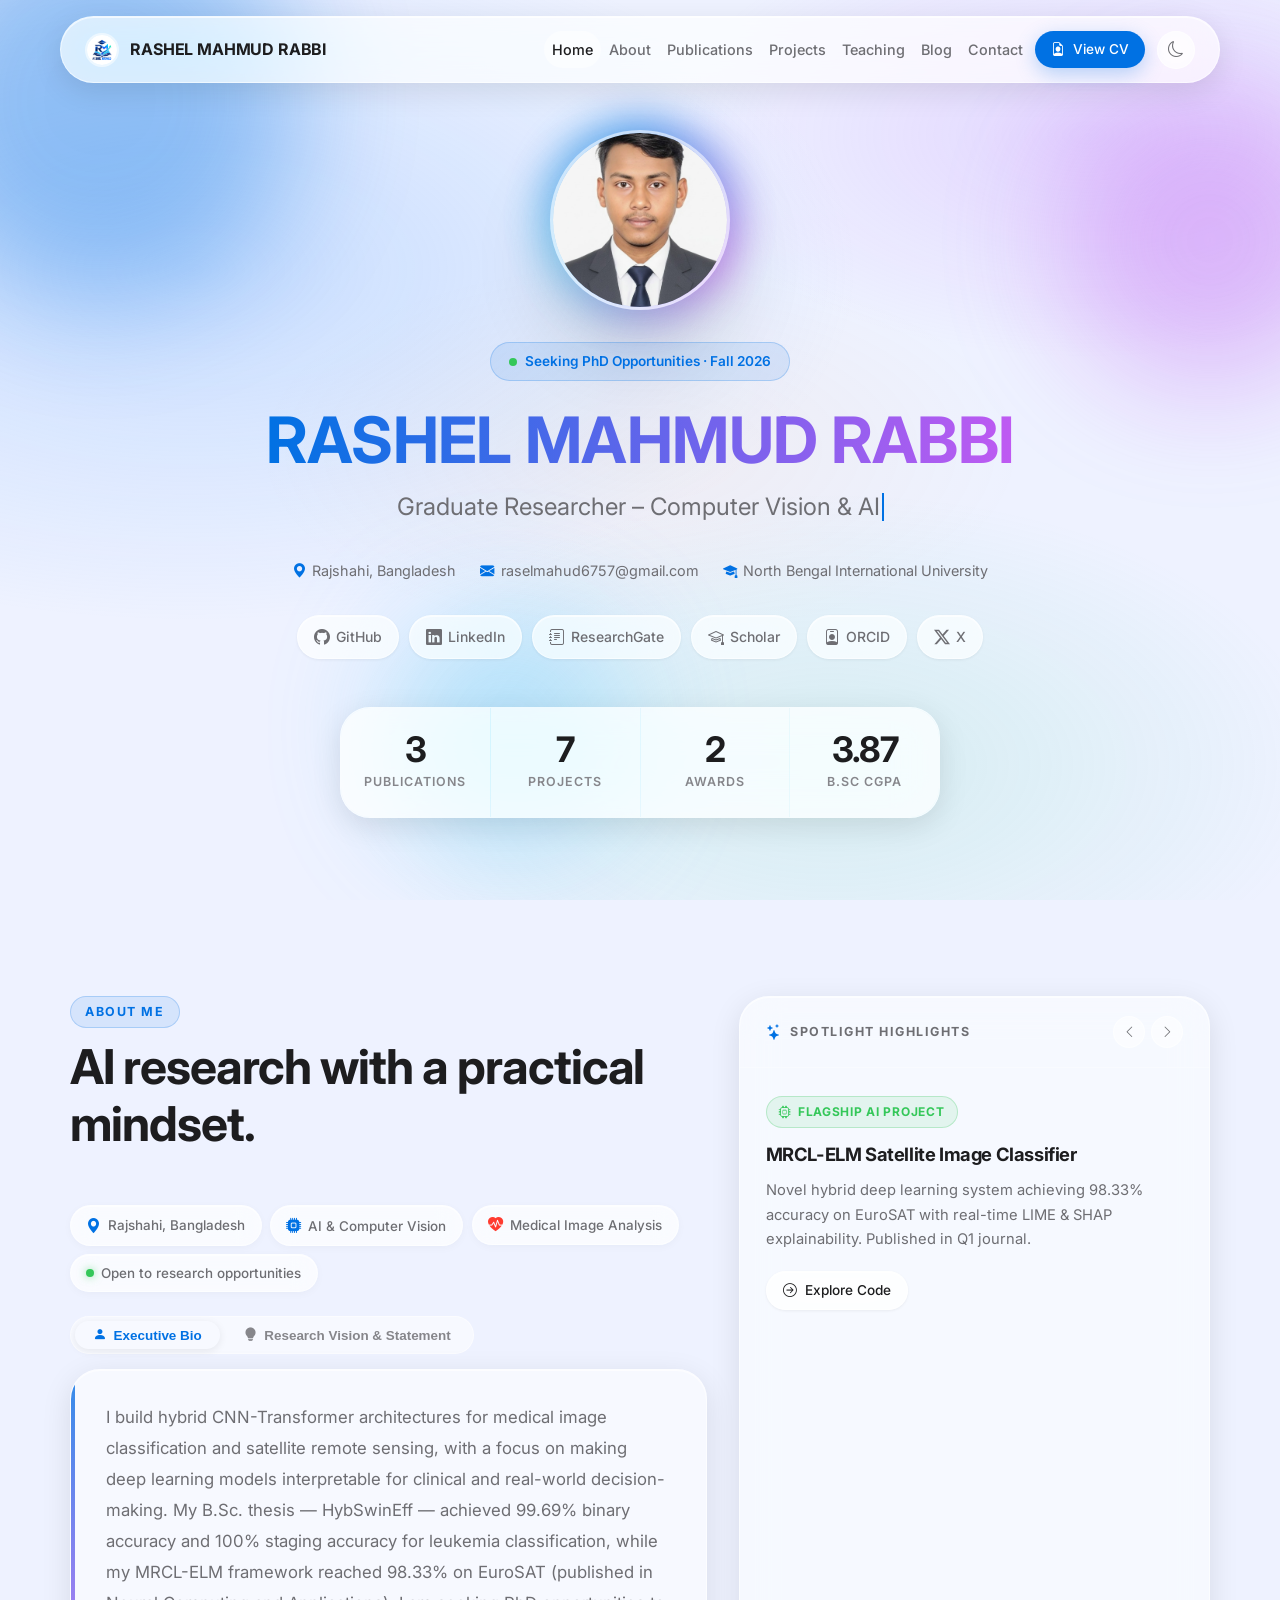
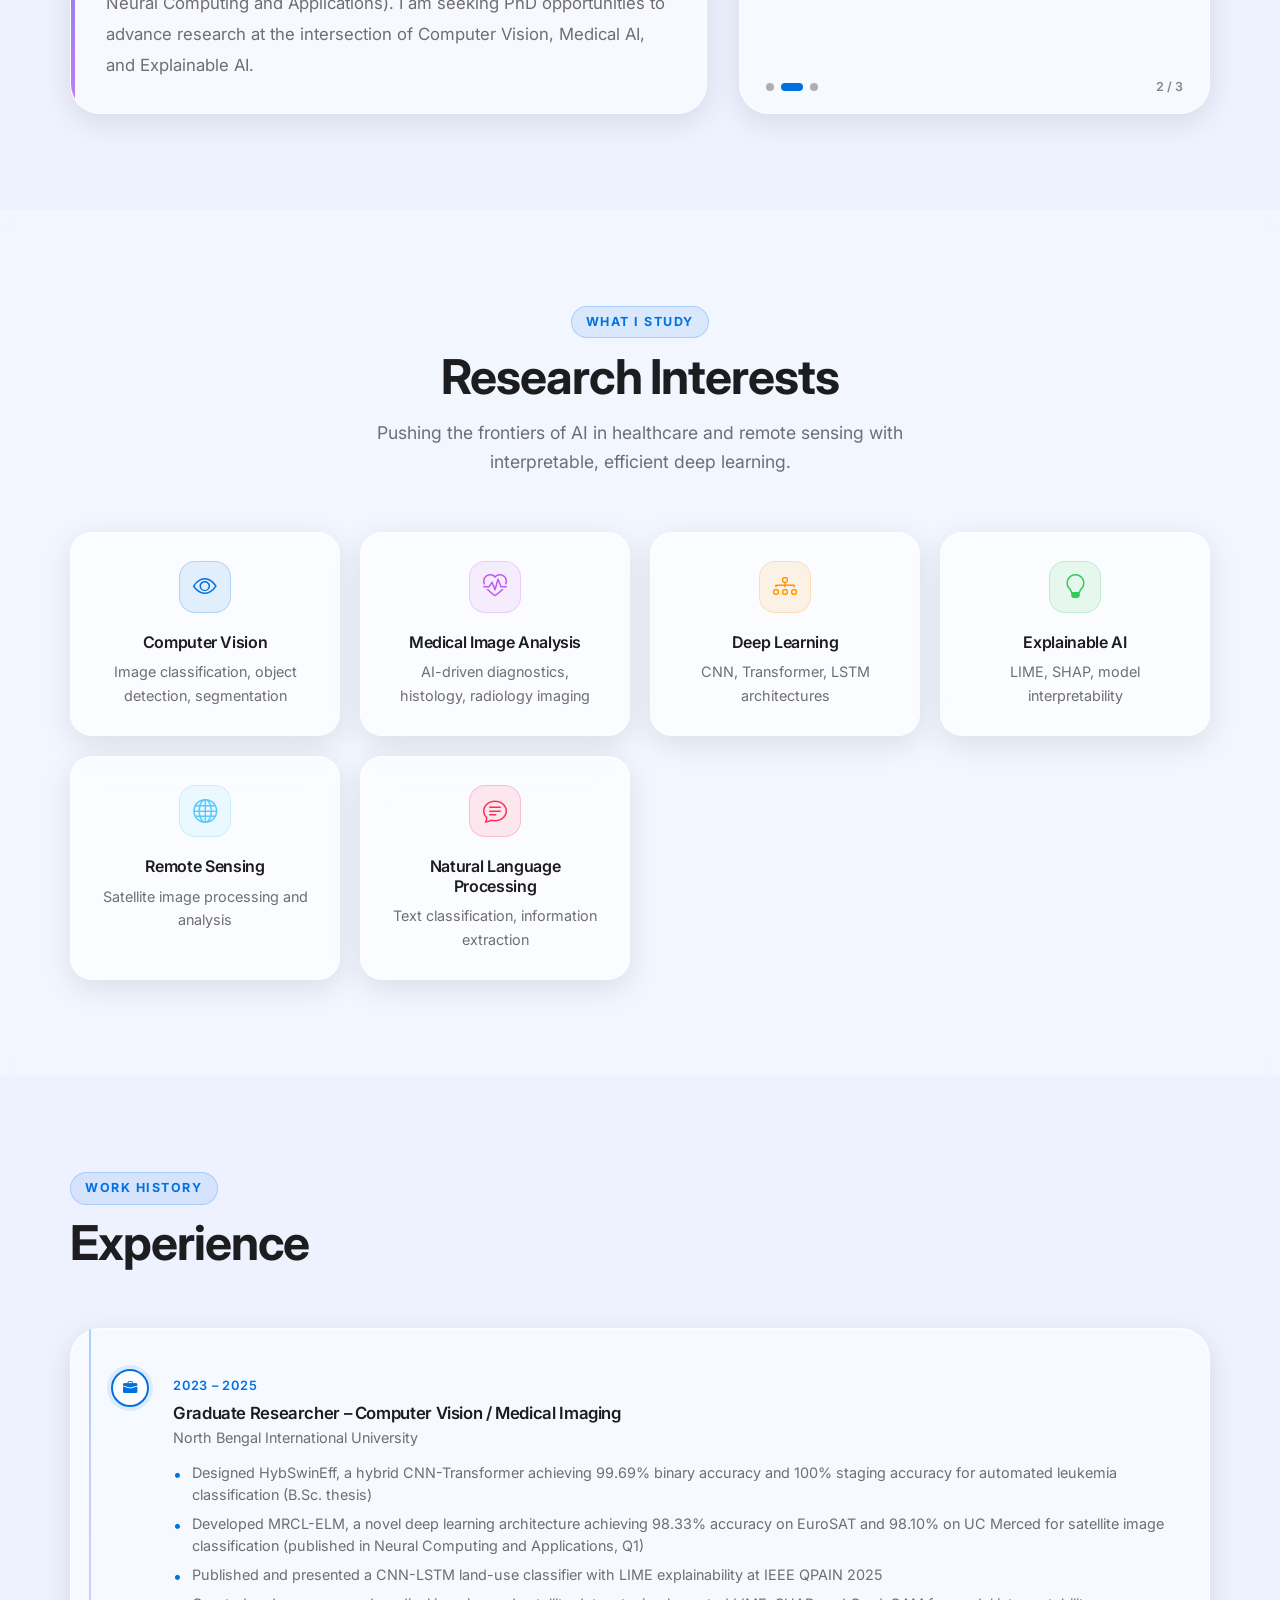
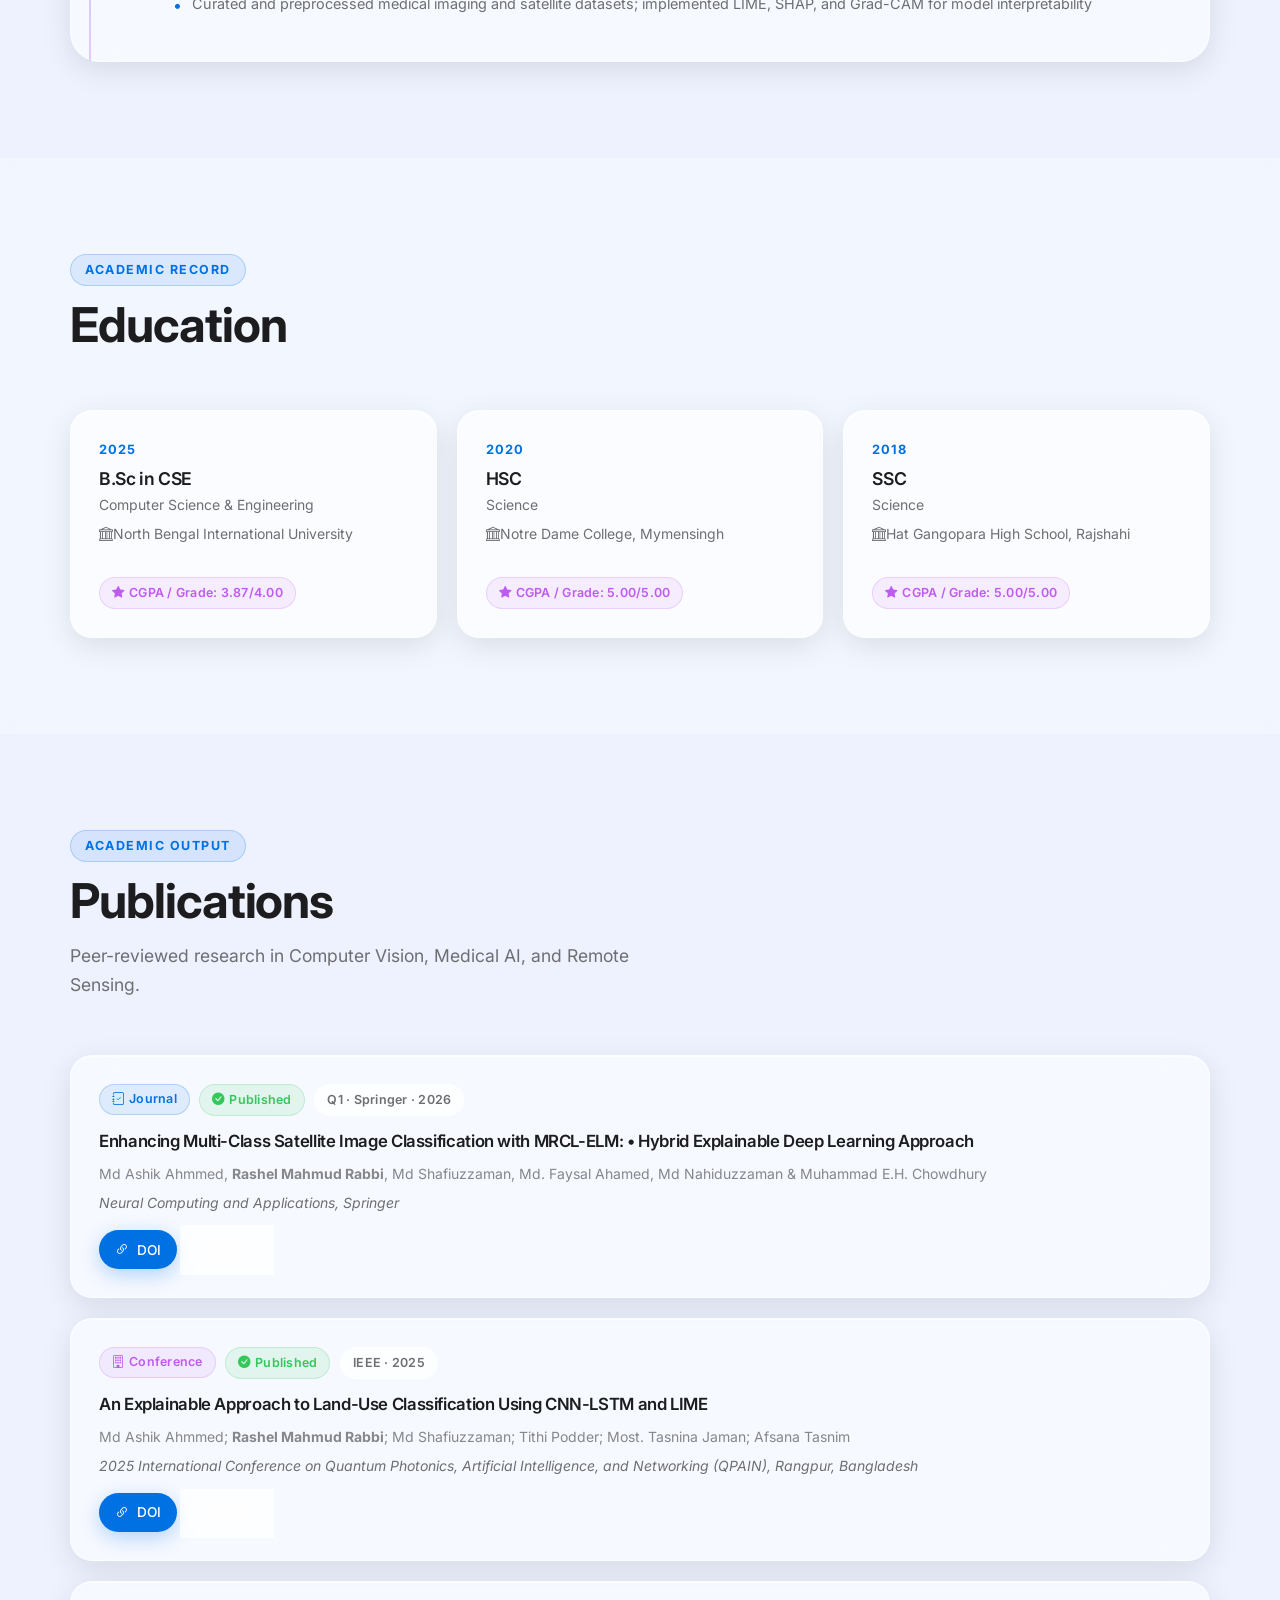
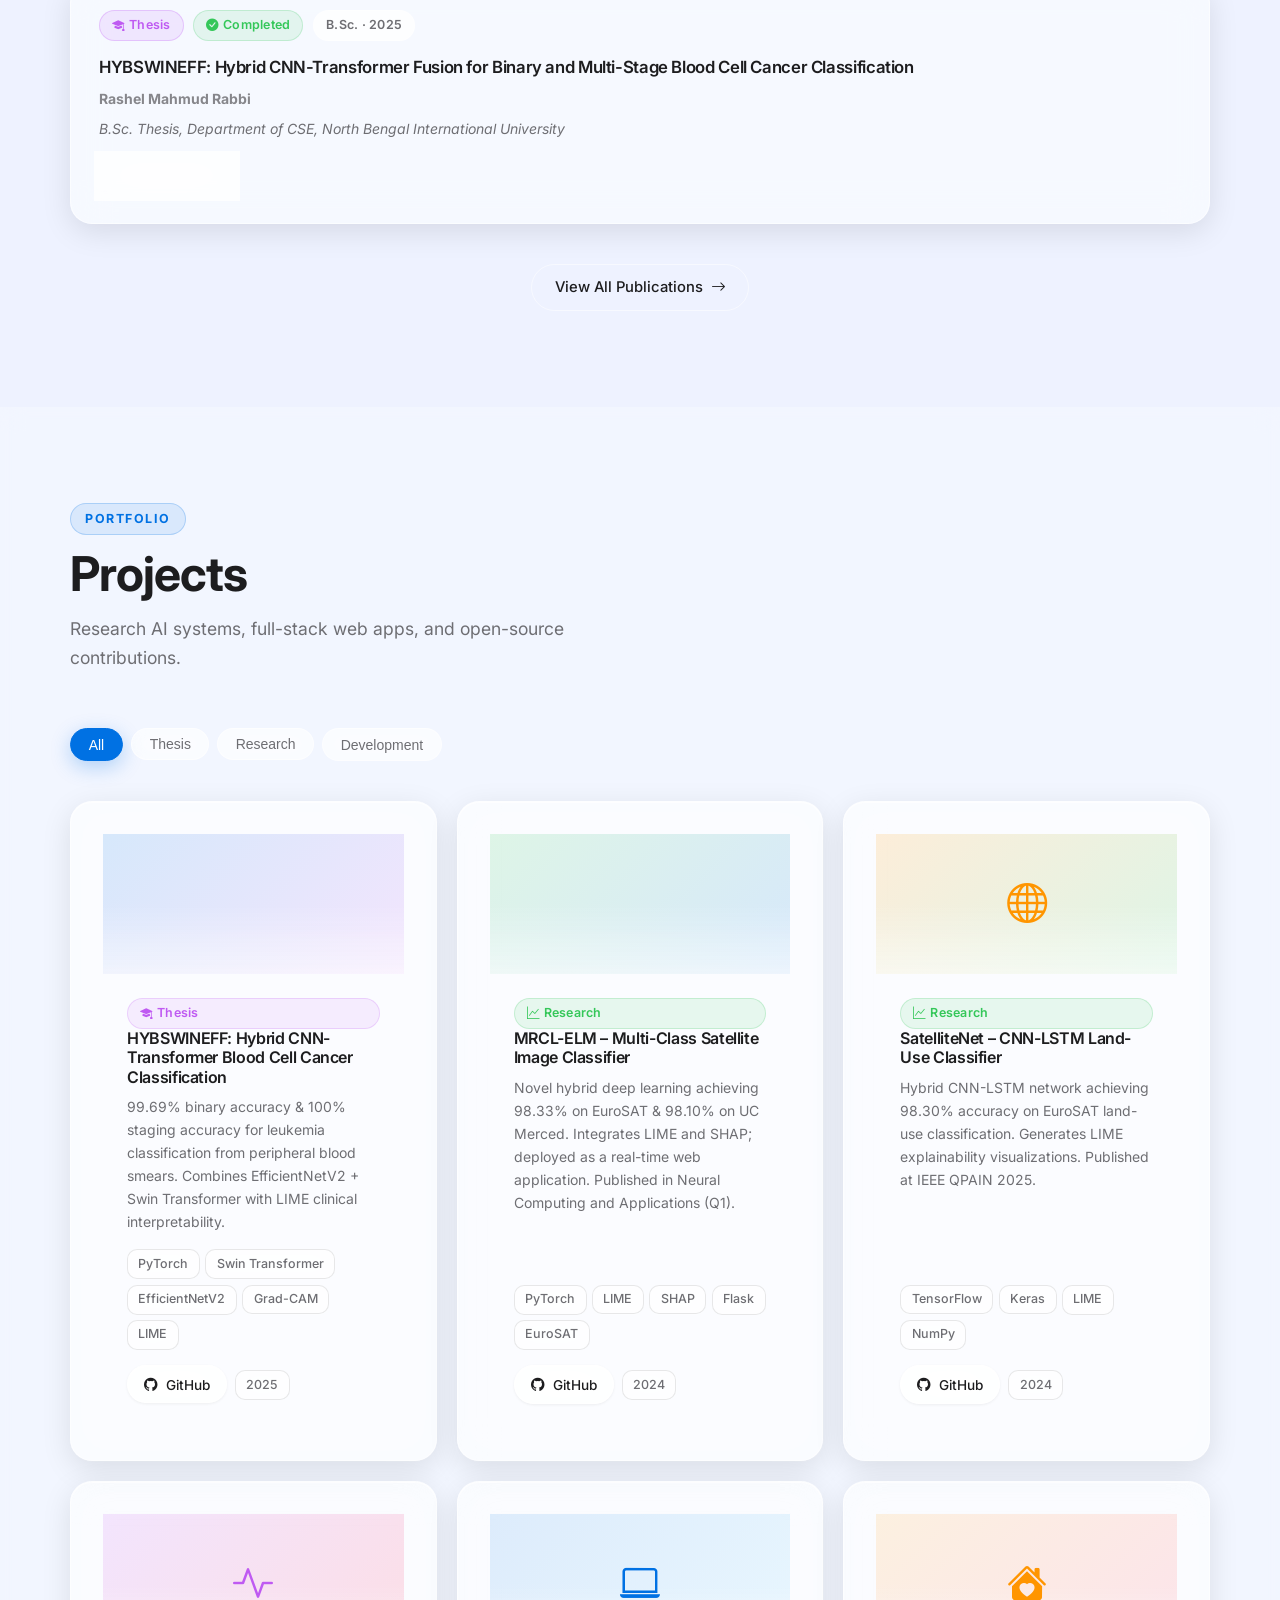
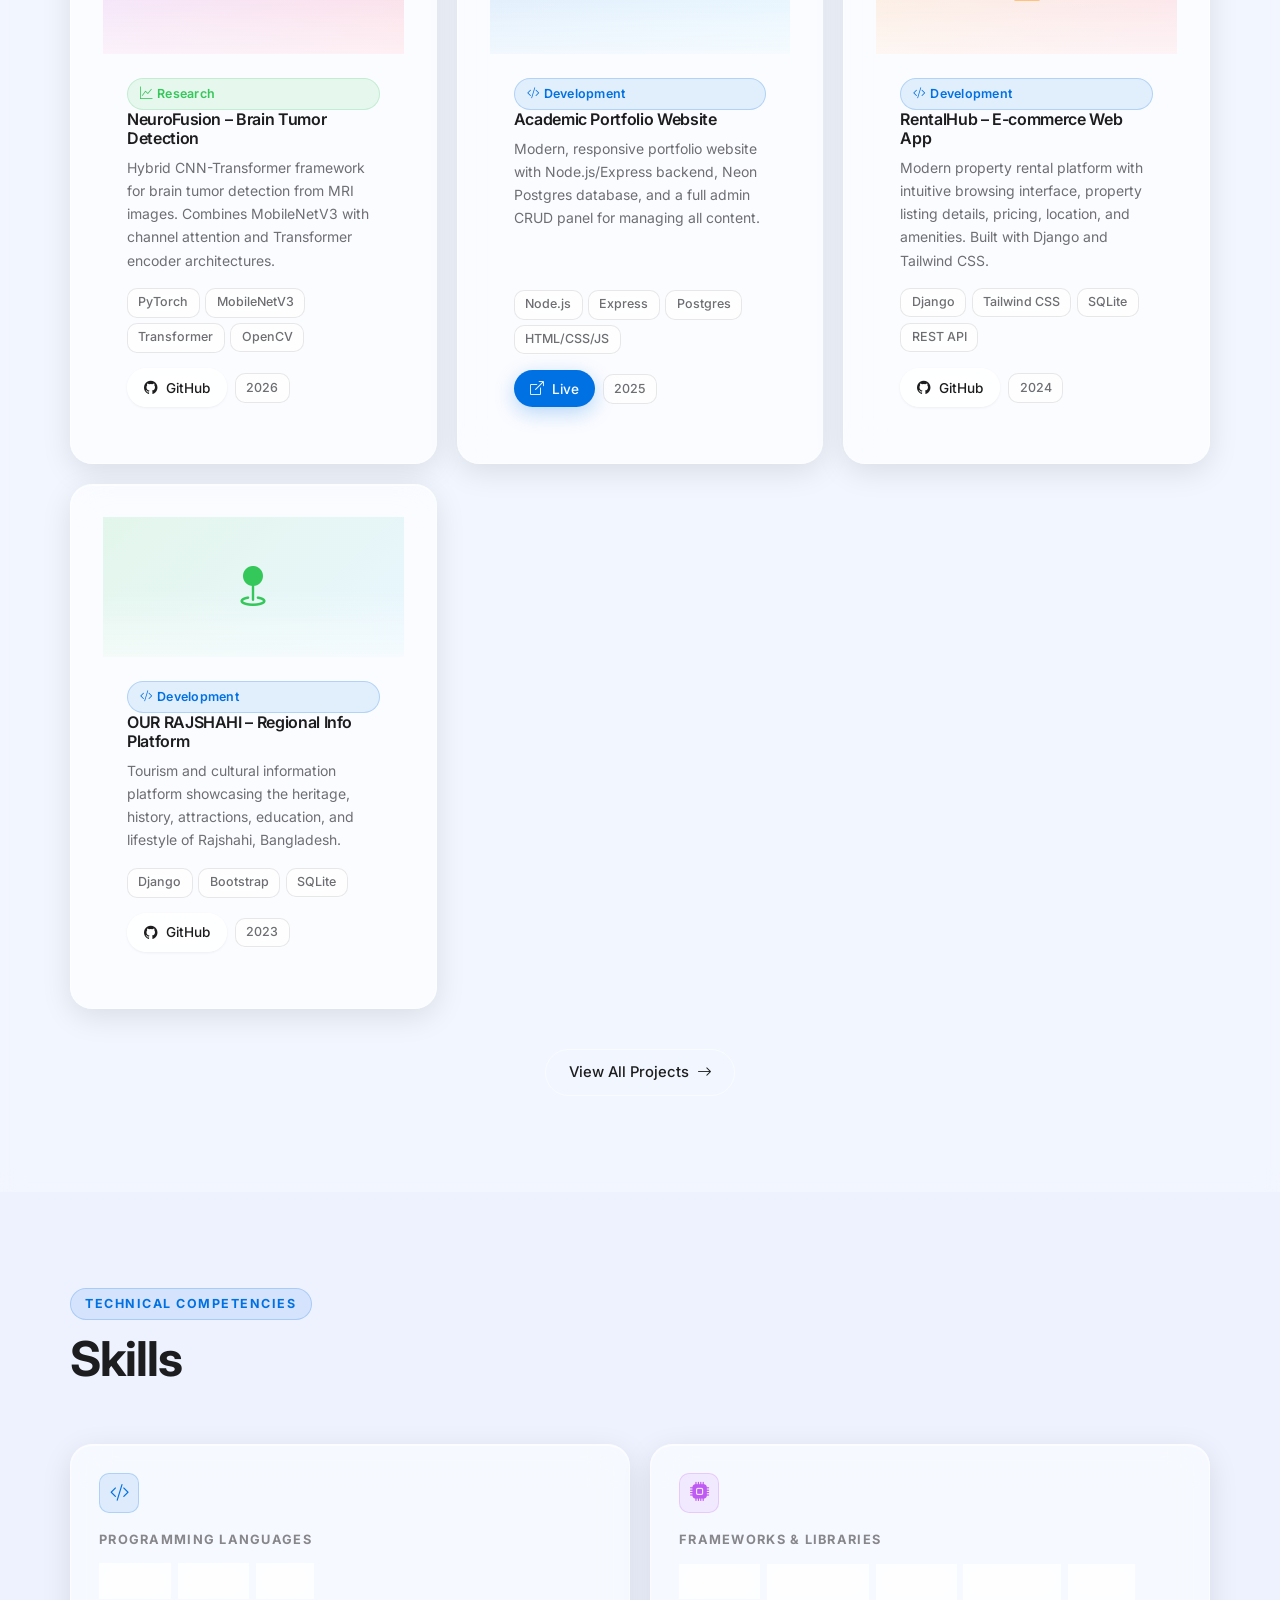
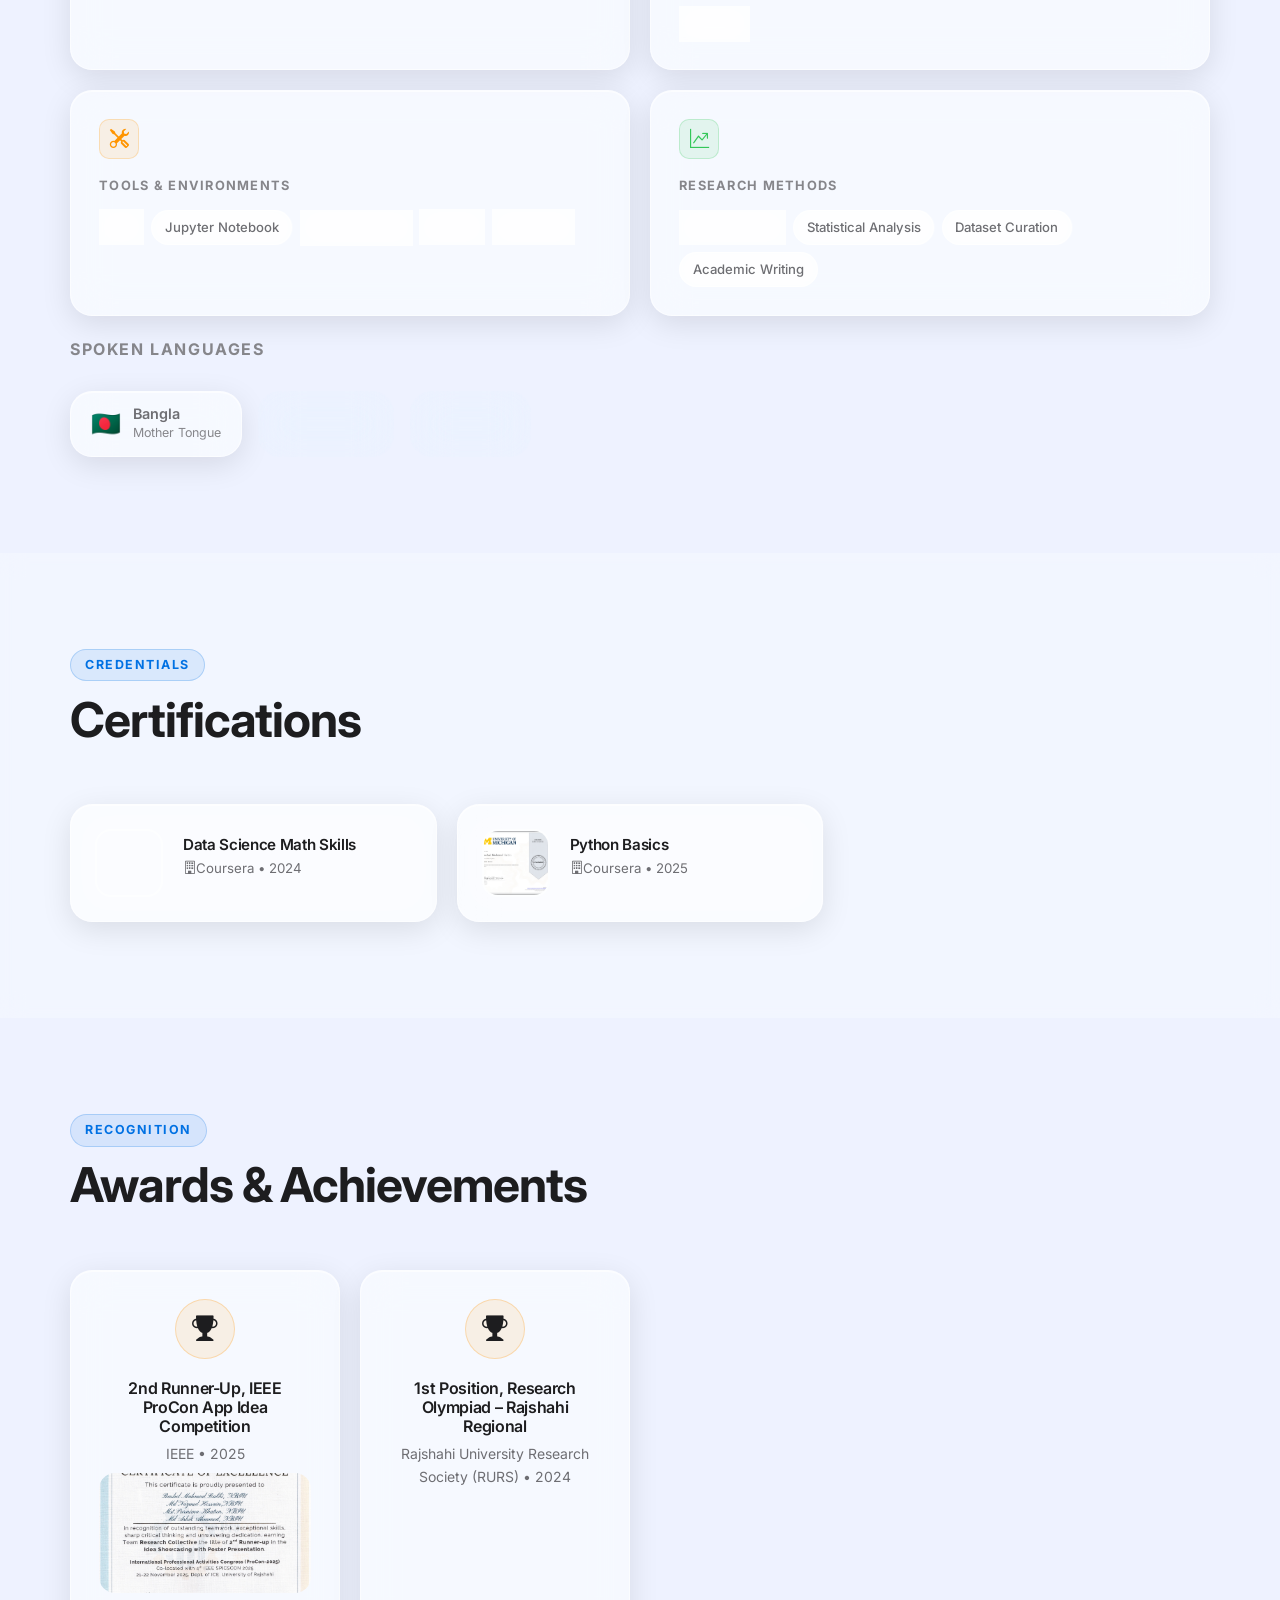
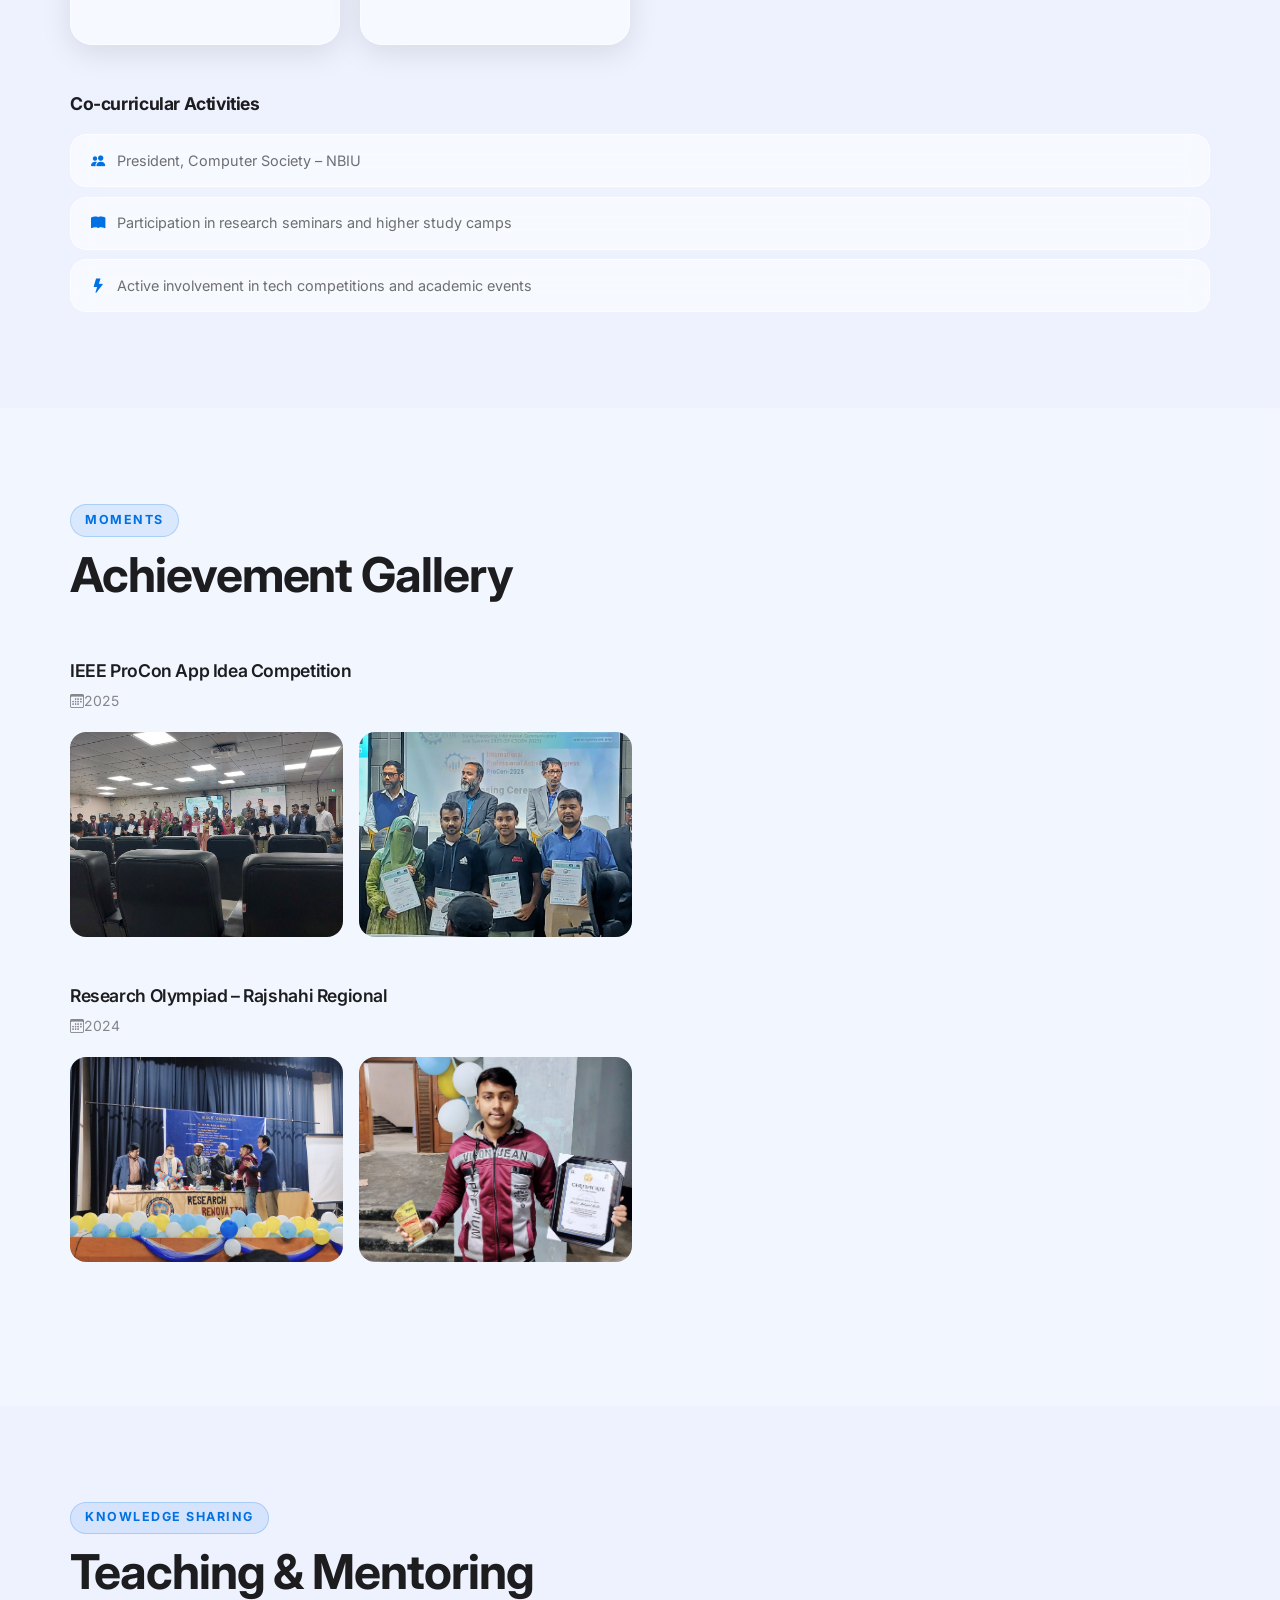
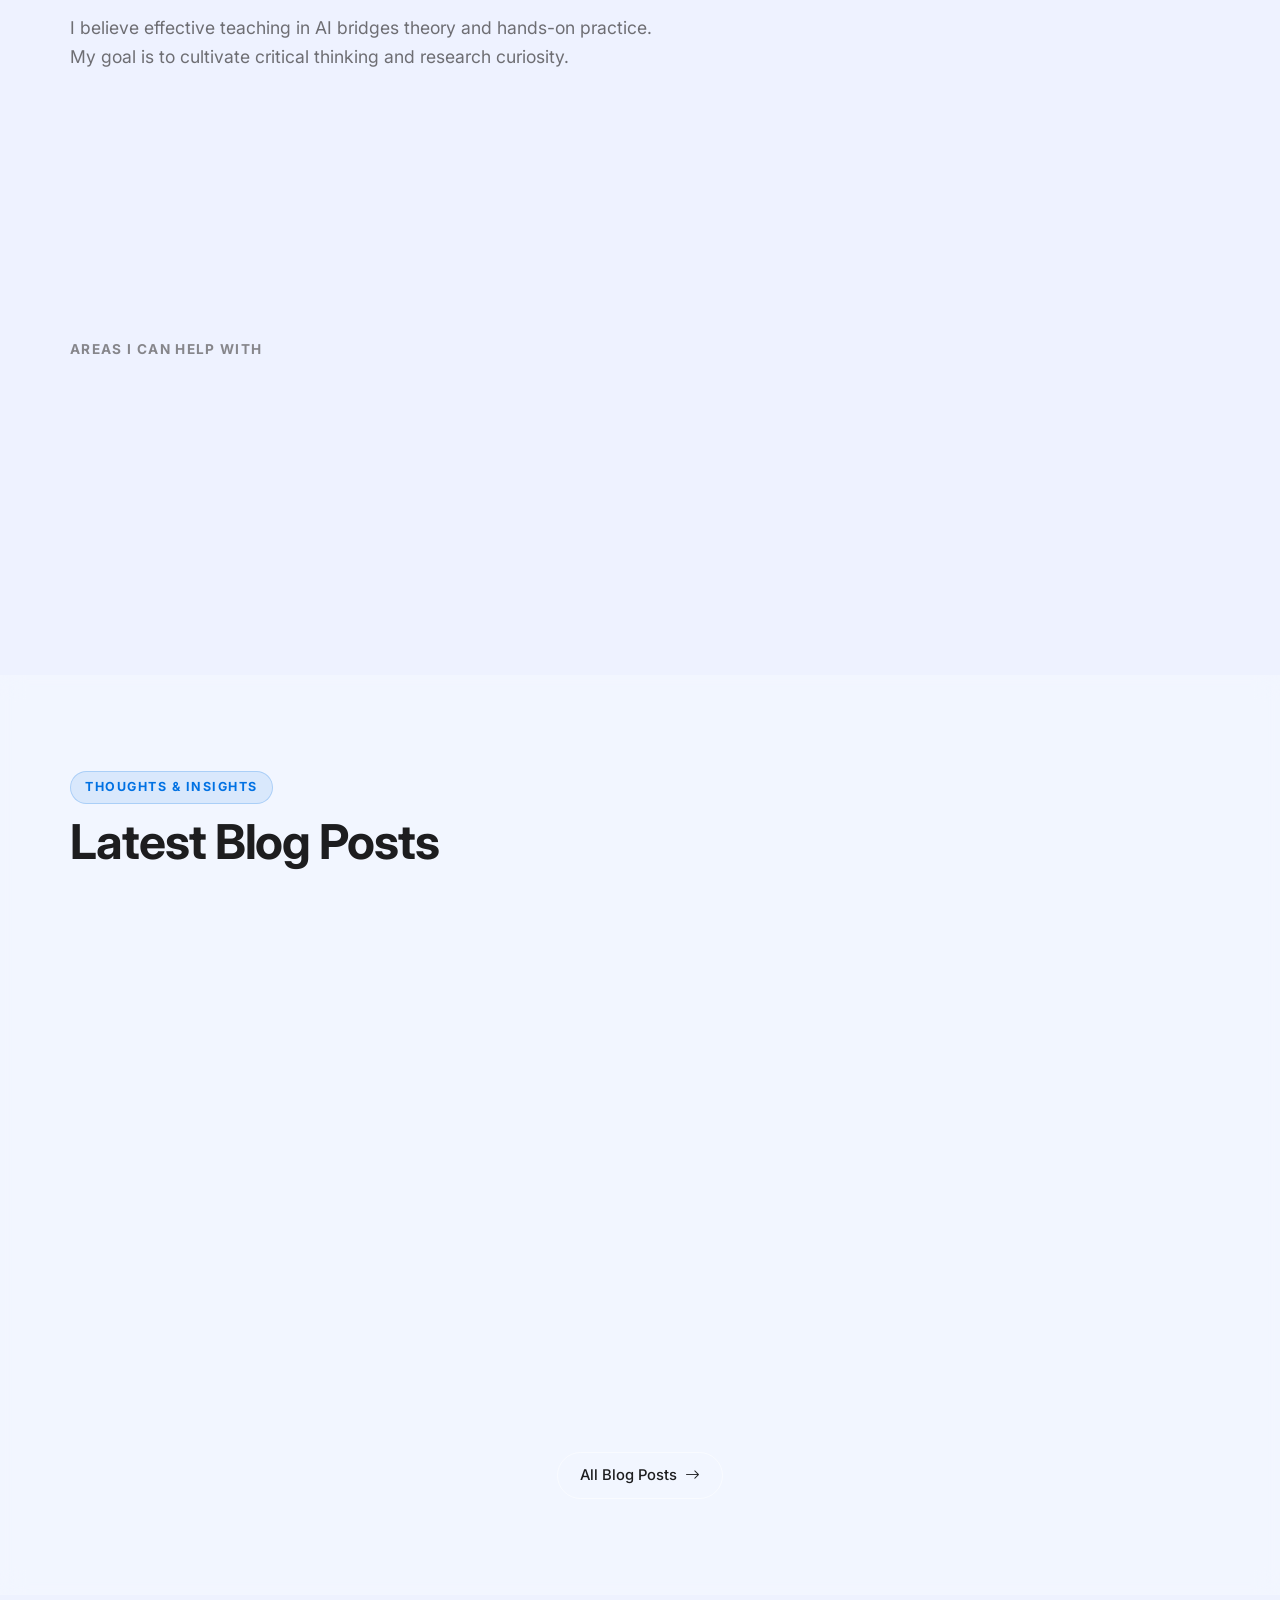
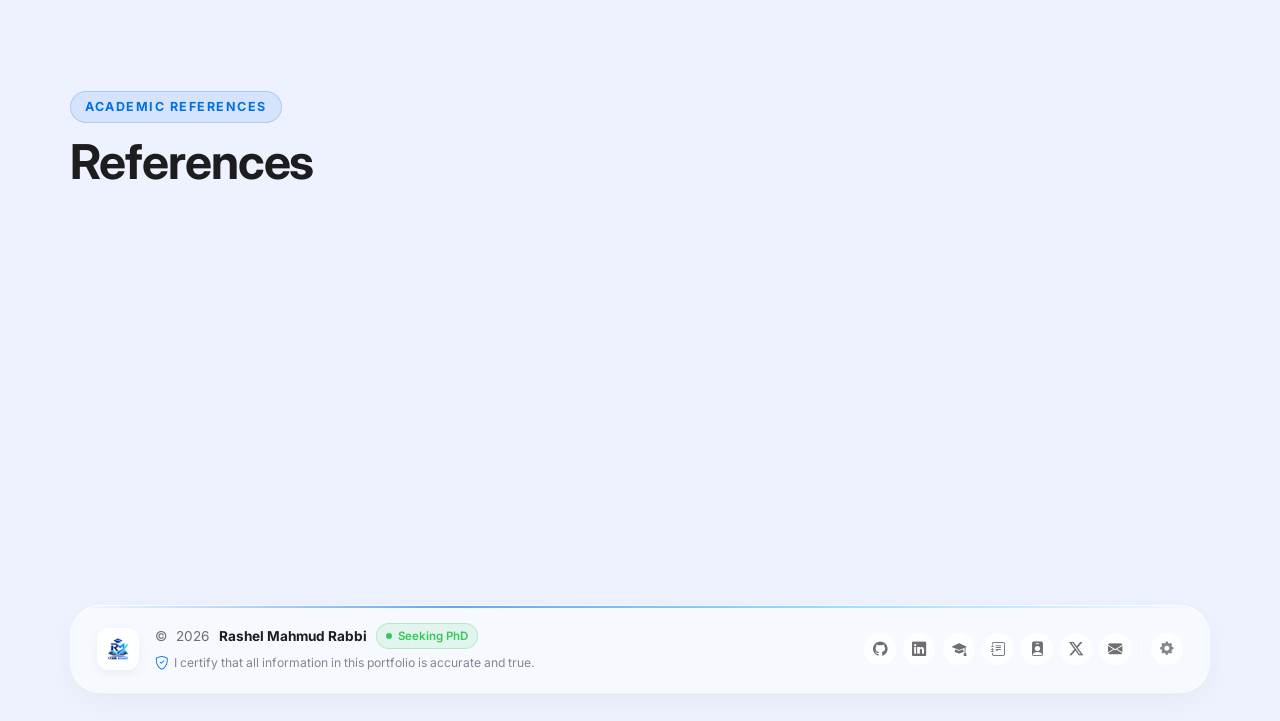
==== index.html @ e76d672e "feat: optimize About section with dynamic hydration, interactive tabs, polished spotlight carousel, " ====
﻿<!DOCTYPE html>
<html lang="en" data-theme="light">
<head>
  <meta charset="UTF-8" />
  <meta name="viewport" content="width=device-width, initial-scale=1.0" />
  <title>Rashel Mahmud Rabbi — Graduate Researcher, Computer Vision & AI</title>
  <meta name="description" content="Academic portfolio of Rashel Mahmud Rabbi – Graduate Researcher in Computer Vision & AI, North Bengal International University, Bangladesh. Publications, projects, and research profile." />
  <meta name="keywords" content="Rashel Mahmud Rabbi, Computer Vision, AI, Deep Learning, Medical Image Analysis, Bangladesh, NBIU, XAI, HYBSWINEFF" />
  <meta property="og:type"        content="website" />
  <meta property="og:title"       content="Rashel Mahmud Rabbi — Computer Vision & AI Researcher" />
  <meta property="og:description" content="Graduate Researcher in Computer Vision & AI. Publications, projects, and academic profile." />
  <meta property="og:url"         content="https://rashelmahmudrabbi.github.io/" />
  <meta property="og:image"       content="https://rashelmahmudrabbi.github.io/media/profile/Prof._Passport_size_image.jpg" />
  <meta name="twitter:card"        content="summary_large_image" />
  <meta name="twitter:title"       content="Rashel Mahmud Rabbi — Computer Vision & AI" />
  <meta name="twitter:description" content="Graduate Researcher in Computer Vision & AI. Publications, projects, academic profile." />
  <meta name="twitter:image"       content="https://rashelmahmudrabbi.github.io/media/profile/Prof._Passport_size_image.jpg" />
  <link rel="canonical" href="https://rashelmahmudrabbi.github.io/" />
  <link rel="icon" type="image/svg+xml" href="data:image/svg+xml,%3Csvg xmlns='http://www.w3.org/2000/svg' width='32' height='32' viewBox='0 0 32 32'%3E%3Crect width='32' height='32' rx='8' fill='%230071e3'/%3E%3Ctext x='16' y='22' text-anchor='middle' font-family='system-ui,sans-serif' font-size='14' font-weight='700' fill='%23fff'%3ERR%3C/text%3E%3C/svg%3E" />

  <link rel="preconnect" href="https://fonts.googleapis.com" />
  <link rel="preconnect" href="https://fonts.gstatic.com" crossorigin />
  <link href="https://fonts.googleapis.com/css2?family=Inter:ital,opsz,wght@0,14..32,300;0,14..32,400;0,14..32,500;0,14..32,600;0,14..32,700;1,14..32,400&amp;display=swap" rel="stylesheet" />
  <link href="https://cdn.jsdelivr.net/npm/bootstrap-icons@1.11.3/font/bootstrap-icons.min.css" rel="stylesheet" />
  <link rel="stylesheet" href="assets/css/glass.css?v=1790375558" />

  <!-- Theme pre-paint init (eliminates flash) -->
  <script>
    (function(){
      try {
        var t = localStorage.getItem('rmr_theme') || (window.matchMedia('(prefers-color-scheme:dark)').matches ? 'dark' : 'light');
        document.documentElement.setAttribute('data-theme', t);
      } catch(e){}
    })();
  </script>

  <!-- JSON-LD -->
  <script type="application/ld+json">
  {"@context":"https://schema.org","@type":"Person","name":"Rashel Mahmud Rabbi","url":"https://rashelmahmudrabbi.github.io/","jobTitle":"Graduate Researcher","worksFor":{"@type":"Organization","name":"North Bengal International University"},"knowsAbout":["Computer Vision","Artificial Intelligence","Deep Learning","Medical Image Analysis","Explainable AI"],"sameAs":["https://github.com/rashelmahmudrabbi","https://www.linkedin.com/in/rashelmahmudrabbi","https://scholar.google.com/citations?hl=en&user=agrATD8AAAAJ","https://orcid.org/0009-0004-6070-4496"]}
  </script>
</head>
<body>
  <!-- Scroll Progress -->
  <div id="scrollProgress"></div>

  <!-- Navigation -->
  <nav class="navbar" id="navbar">
    <a class="nav-brand" href="#home">
      <img src="media/profile/logo.png" alt="RMR Logo" onerror="this.style.display='none'" />
      <span>RASHEL MAHMUD RABBI</span>
    </a>
        <div class="nav-links" id="navLinks">
      <a href="#home" class="active">Home</a>
      <a href="#about">About</a>
      <a href="publications.html">Publications</a>
      <a href="projects.html">Projects</a>
      <a href="teaching.html">Teaching</a>
      <a href="blog.html">Blog</a>
      <a href="contact.html">Contact</a>
    </div>
    <div class="nav-actions">
      <a href="https://drive.google.com/file/d/1ezs8hs6v_8_XickPu8nDRnsOSmf9bYvE/view?usp=sharing" target="_blank" class="btn btn-primary btn-sm" rel="noopener noreferrer">
        <i class="bi bi-file-earmark-person"></i> <span class="cv-text">View CV</span>
      </a>
      <button id="themeToggle" aria-label="Toggle dark mode" title="Toggle dark mode">
        <i class="bi bi-moon"></i>
      </button>
      <button class="mobile-menu-btn" id="mobileMenuBtn" aria-label="Open menu">
        <i class="bi bi-list"></i>
      </button>
    </div>
  </nav>

  <!-- Mobile Nav -->
    <div class="mobile-nav" id="mobileNav">
    <a href="#home" onclick="closeMobileNav()">Home</a>
    <a href="#about" onclick="closeMobileNav()">About</a>
    <a href="publications.html" onclick="closeMobileNav()">Publications</a>
    <a href="projects.html" onclick="closeMobileNav()">Projects</a>
    <a href="teaching.html" onclick="closeMobileNav()">Teaching</a>
    <a href="blog.html" onclick="closeMobileNav()">Blog</a>
    <a href="contact.html" onclick="closeMobileNav()">Contact</a>
    <div class="divider"></div>
    <a href="https://drive.google.com/file/d/1ezs8hs6v_8_XickPu8nDRnsOSmf9bYvE/view?usp=sharing" target="_blank" rel="noopener noreferrer">
      <i class="bi bi-file-earmark-person me-2"></i>View CV
    </a>
  </div>

  <!-- ═══════════════════════════════════════════════════
       HERO
  ═══════════════════════════════════════════════════════ -->
  <section class="hero" id="home">
    <!-- Floating orbs -->
    <div class="hero-orb hero-orb-1"></div>
    <div class="hero-orb hero-orb-2"></div>
    <div class="hero-orb hero-orb-3"></div>

    <div class="container">
      <div class="hero-content">
        <!-- Avatar -->
        <div class="hero-avatar-wrap reveal">
          <div class="hero-avatar-glow"></div>
          <img class="hero-avatar"
            src="media/profile/Prof._Passport_size_image.jpg"
            alt="Rashel Mahmud Rabbi"
            onerror="this.src='data:image/svg+xml,%3Csvg xmlns=\'http://www.w3.org/2000/svg\' width=\'180\' height=\'180\'%3E%3Crect width=\'180\' height=\'180\' rx=\'90\' fill=\'%230071e3\'/%3E%3Ctext x=\'90\' y=\'110\' text-anchor=\'middle\' font-family=\'system-ui\' font-size=\'60\' font-weight=\'700\' fill=\'%23fff\'%3ERR%3C/text%3E%3C/svg%3E'" />
        </div>

        <!-- Status -->
        <div class="hero-status reveal reveal-delay-1">
          Seeking PhD Opportunities · Fall 2026
        </div>

        <!-- Name -->
        <h1 class="hero-name reveal reveal-delay-2">Rashel Mahmud Rabbi</h1>

        <!-- Typewriter -->
        <p class="hero-typewriter reveal reveal-delay-3">
          <span id="typewriterText">Graduate Researcher – Computer Vision &amp; AI</span><span class="hero-typewriter-cursor"></span>
        </p>

        <!-- Meta -->
        <div class="hero-meta reveal reveal-delay-3">
          <span class="hero-meta-item"><i class="bi bi-geo-alt-fill"></i> Rajshahi, Bangladesh</span>
          <span class="hero-meta-item"><i class="bi bi-envelope-fill"></i><a href="mailto:raselmahud6757@gmail.com">raselmahud6757@gmail.com</a></span>
          <span class="hero-meta-item"><i class="bi bi-mortarboard-fill"></i> North Bengal International University</span>
        </div>

        <!-- Socials -->
        <div class="hero-socials reveal reveal-delay-4">
          <a class="social-pill" href="https://github.com/rashelmahmudrabbi" target="_blank" rel="noopener noreferrer"><i class="bi bi-github"></i><span>GitHub</span></a>
          <a class="social-pill" href="https://www.linkedin.com/in/rashelmahmudrabbi" target="_blank" rel="noopener noreferrer"><i class="bi bi-linkedin"></i><span>LinkedIn</span></a>
          <a class="social-pill" href="https://www.researchgate.net/profile/Rashel-Mahmud-Rabbi" target="_blank" rel="noopener noreferrer"><i class="bi bi-journal-text"></i><span>ResearchGate</span></a>
          <a class="social-pill" href="https://scholar.google.com/citations?hl=en&user=agrATD8AAAAJ" target="_blank" rel="noopener noreferrer"><i class="bi bi-mortarboard"></i><span>Scholar</span></a>
          <a class="social-pill" href="https://orcid.org/0009-0004-6070-4496" target="_blank" rel="noopener noreferrer"><i class="bi bi-person-badge"></i><span>ORCID</span></a>
          <a class="social-pill" href="https://x.com/rashel_m_rabbi" target="_blank" rel="noopener noreferrer"><i class="bi bi-twitter-x"></i><span>X</span></a>
        </div>

        <!-- Stats -->
        <div class="hero-stats reveal reveal-delay-4">
          <div class="hero-stat">
            <div class="stat-num counter" data-target="3">0</div>
            <div class="stat-label">Publications</div>
          </div>
          <div class="hero-stat">
            <div class="stat-num counter" data-target="7">0</div>
            <div class="stat-label">Projects</div>
          </div>
          <div class="hero-stat">
            <div class="stat-num counter" data-target="2">0</div>
            <div class="stat-label">Awards</div>
          </div>
          <div class="hero-stat">
            <div class="stat-num counter" data-target="3.87" data-decimal="2">0</div>
            <div class="stat-label">B.Sc CGPA</div>
          </div>
        </div>
      </div>
    </div>
  </section>

  <!-- ═══════════════════════════════════════════════════
       ABOUT
  ═══════════════════════════════════════════════════════ -->
  <section class="section" id="about">
    <div class="container">
      <div class="about-grid">
        <!-- Left: Header, Meta Pills & Interactive Bio / Statement Tabs -->
        <div class="about-column-left">
          <div class="section-header" style="margin-bottom: 1.25rem;">
            <span class="section-label" id="aboutKicker">About Me</span>
            <h2 class="section-title" id="aboutHeadline">AI research with a practical mindset.</h2>
          </div>
          
          <div class="about-pills" id="aboutPillsContainer">
            <span class="about-pill"><i class="bi bi-geo-alt-fill text-primary"></i> Rajshahi, Bangladesh</span>
            <span class="about-pill"><i class="bi bi-cpu-fill text-primary"></i> AI &amp; Computer Vision</span>
            <span class="about-pill"><i class="bi bi-heart-pulse-fill text-danger"></i> Medical Image Analysis</span>
            <span class="about-pill" id="aboutStatusPill"><span class="dot"></span> Open to research opportunities</span>
          </div>

          <div class="about-card-wrapper">
            <div class="about-nav-tabs" role="tablist">
              <button class="about-tab-btn active" id="tabBtnBio" onclick="switchAboutTab('bio')" role="tab" aria-selected="true">
                <i class="bi bi-person-fill"></i> Executive Bio
              </button>
              <button class="about-tab-btn" id="tabBtnVision" onclick="switchAboutTab('vision')" role="tab" aria-selected="false">
                <i class="bi bi-lightbulb-fill"></i> Research Vision &amp; Statement
              </button>
            </div>

            <!-- Tab 1: Executive Bio -->
            <div class="about-tab-pane active" id="tabPaneBio">
              <div class="glass-card about-bio" id="aboutBioContent">
                <p>I build <strong>hybrid CNN-Transformer architectures</strong> for medical image classification and satellite remote sensing, with a focus on making deep learning models <strong>interpretable for clinical and real-world decision-making</strong>.</p>
                <p>My B.Sc. thesis — <strong>HybSwinEff</strong> — achieved 99.69% binary accuracy and 100% staging accuracy for leukemia classification. My <strong>MRCL-ELM</strong> framework reached 98.33% on EuroSAT for satellite image classification, published in <em>Neural Computing and Applications</em> (Q1).</p>
                <p>I am seeking <strong>PhD opportunities</strong> to advance research at the intersection of Computer Vision, Medical AI, and Explainable AI.</p>
              </div>
            </div>

            <!-- Tab 2: Research Vision -->
            <div class="about-tab-pane" id="tabPaneVision">
              <div class="glass-card about-bio" id="aboutVisionContent">
                <p>My research focuses on developing <strong>interpretable, high-accuracy deep learning models</strong> that address pressing real-world challenges in <strong>medical diagnostics</strong> and <strong>Earth observation</strong>.</p>
                <p>I aim to bridge the gap between black-box neural networks and actionable clinical trust through <strong>attention mechanisms</strong> and <strong>local/global explainability frameworks</strong> (LIME, SHAP, Grad-CAM).</p>
                <p>Looking ahead, my goal is to design scalable multi-modal models that integrate visual pathology with tabular genomics for robust, transparent healthcare applications.</p>
              </div>
            </div>
          </div>
        </div>

        <!-- Right: Interactive Dynamic Spotlight Carousel -->
        <div>
          <div class="spotlight-box reveal" id="spotlightCard">
            <div class="spotlight-header">
              <span class="spotlight-kicker"><i class="bi bi-stars"></i> Spotlight Highlights</span>
              <div class="spotlight-nav">
                <button onclick="prevSpotlight()" aria-label="Previous Spotlight"><i class="bi bi-chevron-left"></i></button>
                <button onclick="nextSpotlight()" aria-label="Next Spotlight"><i class="bi bi-chevron-right"></i></button>
              </div>
            </div>
            <div class="spotlight-content-area" id="spotlightCarousel">
              <div class="spotlight-slide active">
                <span class="spotlight-badge badge-pub"><i class="bi bi-journal-check"></i> Top Publication</span>
                <h4>HYBSWINEFF: Hybrid CNN-Transformer Fusion</h4>
                <p>Binary &amp; multi-stage blood cell cancer classification — 99.69% binary accuracy &amp; 100% staging, with LIME clinical interpretability.</p>
                <a href="publications.html" class="btn btn-glass btn-sm"><i class="bi bi-arrow-right-circle"></i> View Paper</a>
              </div>
              <div class="spotlight-slide">
                <span class="spotlight-badge badge-proj"><i class="bi bi-cpu"></i> Flagship AI Project</span>
                <h4>MRCL-ELM Satellite Image Classifier</h4>
                <p>Novel hybrid deep learning system achieving 98.33% accuracy on EuroSAT with real-time LIME &amp; SHAP explainability. Published in Q1 journal.</p>
                <a href="projects.html" class="btn btn-glass btn-sm"><i class="bi bi-arrow-right-circle"></i> Explore Code</a>
              </div>
              <div class="spotlight-slide">
                <span class="spotlight-badge badge-xai"><i class="bi bi-eye"></i> Research Vision</span>
                <h4>Explainable &amp; Trustworthy AI (XAI)</h4>
                <p>Building transparent diagnostic deep learning pipelines that clinical pathologists and healthcare specialists can inspect and trust.</p>
                <a href="#research" class="btn btn-glass btn-sm"><i class="bi bi-arrow-right-circle"></i> Research Areas</a>
              </div>
            </div>
            <div class="spotlight-footer">
              <div class="spotlight-dots" id="spotlightDots">
                <div class="spotlight-dot active" onclick="goToSpotlight(0)"></div>
                <div class="spotlight-dot" onclick="goToSpotlight(1)"></div>
                <div class="spotlight-dot" onclick="goToSpotlight(2)"></div>
              </div>
              <span id="spotlightCounter" style="font-size:0.78rem;font-weight:600;color:var(--text-3)">1 / 3</span>
            </div>
          </div>
        </div>
      </div>
    </div>
  </section>

  <!-- ═══════════════════════════════════════════════════
       RESEARCH INTERESTS
  ═══════════════════════════════════════════════════════ -->
  <section class="section section-alt" id="research">
    <div class="container">
      <div class="section-header center">
        <span class="section-label">What I Study</span>
        <h2 class="section-title">Research Interests</h2>
        <p class="section-desc">Pushing the frontiers of AI in healthcare and remote sensing with interpretable, efficient deep learning.</p>
      </div>
              <div class="research-grid" id="researchGrid">
          <div class="glass-card research-card reveal">
            <div class="research-icon"><i class="bi bi-eye"></i></div>
            <h4>Computer Vision</h4>
            <p>Image classification, object detection, segmentation</p>
          </div>
          <div class="glass-card research-card reveal reveal-delay-1">
            <div class="research-icon"><i class="bi bi-heart-pulse"></i></div>
            <h4>Medical Image Analysis</h4>
            <p>AI-driven diagnostics, histology, radiology imaging</p>
          </div>
          <div class="glass-card research-card reveal reveal-delay-2">
            <div class="research-icon"><i class="bi bi-diagram-3"></i></div>
            <h4>Deep Learning</h4>
            <p>CNN, Transformer, LSTM architectures</p>
          </div>
          <div class="glass-card research-card reveal">
            <div class="research-icon"><i class="bi bi-lightbulb"></i></div>
            <h4>Explainable AI</h4>
            <p>LIME, SHAP, model interpretability</p>
          </div>
          <div class="glass-card research-card reveal reveal-delay-1">
            <div class="research-icon"><i class="bi bi-globe"></i></div>
            <h4>Remote Sensing</h4>
            <p>Satellite image processing and analysis</p>
          </div>
          <div class="glass-card research-card reveal reveal-delay-2">
            <div class="research-icon"><i class="bi bi-chat-text"></i></div>
            <h4>Natural Language Processing</h4>
            <p>Text classification, information extraction</p>
          </div>
        </div>
      </div>
    </section>

  <!-- ═══════════════════════════════════════════════════
       EXPERIENCE
  ═══════════════════════════════════════════════════════ -->
  <section class="section" id="experience">
    <div class="container">
      <div class="section-header">
        <span class="section-label">Work History</span>
        <h2 class="section-title">Experience</h2>
      </div>
      <div class="timeline glass-panel" id="experienceTimeline">
        <div class="timeline-item reveal">
          <div class="timeline-dot"><i class="bi bi-cpu"></i></div>
          <div class="timeline-content">
            <div class="timeline-period">2023 – 2025</div>
            <h4 class="timeline-title">Graduate Researcher – Computer Vision / Medical Imaging</h4>
            <p class="timeline-org">North Bengal International University</p>
            <ul class="timeline-bullets">
              <li>Designed <strong>HybSwinEff</strong>, a hybrid CNN-Transformer achieving 99.69% binary accuracy and 100% staging accuracy for automated leukemia classification (B.Sc. thesis).</li>
              <li>Developed <strong>MRCL-ELM</strong>, a novel deep learning architecture achieving 98.33% accuracy on EuroSAT and 98.10% on UC Merced for satellite image classification (published in Neural Computing and Applications, Q1).</li>
              <li>Published and presented a CNN-LSTM land-use classifier with LIME explainability at IEEE QPAIN 2025.</li>
              <li>Curated and preprocessed medical imaging and satellite datasets; implemented LIME, SHAP, and Grad-CAM for model interpretability.</li>
            </ul>
          </div>
        </div>
      </div>
    </div>
  </section>

  <!-- ═══════════════════════════════════════════════════
       EDUCATION
  ═══════════════════════════════════════════════════════ -->
  <section class="section section-alt" id="education">
    <div class="container">
      <div class="section-header">
        <span class="section-label">Academic Record</span>
        <h2 class="section-title">Education</h2>
      </div>
      <div class="edu-grid" id="educationGrid">
        <div class="glass-card edu-card reveal">
          <div class="edu-year">2021 – 2025</div>
          <h3 class="edu-degree">B.Sc in Computer Science &amp; Engineering</h3>
          <p class="edu-major">Computer Vision, Machine Learning, Neural Networks</p>
          <p class="edu-inst"><i class="bi bi-building me-1"></i> North Bengal International University</p>
          <div class="edu-grade"><i class="bi bi-star-fill"></i> 3.87 / 4.00</div>
        </div>
        <div class="glass-card edu-card reveal reveal-delay-1">
          <div class="edu-year">2018 – 2020</div>
          <h3 class="edu-degree">Higher Secondary Certificate (HSC)</h3>
          <p class="edu-major">Science</p>
          <p class="edu-inst"><i class="bi bi-building me-1"></i> Notre Dame College, Mymensingh</p>
          <div class="edu-grade"><i class="bi bi-star-fill"></i> 5.00 / 5.00</div>
        </div>
        <div class="glass-card edu-card reveal reveal-delay-2">
          <div class="edu-year">2016 – 2018</div>
          <h3 class="edu-degree">Secondary School Certificate (SSC)</h3>
          <p class="edu-major">Science</p>
          <p class="edu-inst"><i class="bi bi-building me-1"></i> Hat Gangopara High School, Rajshahi</p>
          <div class="edu-grade"><i class="bi bi-star-fill"></i> 5.00 / 5.00</div>
        </div>
      </div>
    </div>
  </section>

  <!-- ═══════════════════════════════════════════════════
       PUBLICATIONS
  ═══════════════════════════════════════════════════════ -->
  <section class="section" id="publications">
    <div class="container">
      <div class="section-header">
        <span class="section-label">Academic Output</span>
        <h2 class="section-title">Publications</h2>
        <p class="section-desc">Peer-reviewed research in Computer Vision, Medical AI, and Remote Sensing.</p>
      </div>
      <div class="pub-list" id="pubList">
        <!-- Journal -->
        <div class="glass-card pub-card reveal">
          <div class="pub-meta">
            <span class="badge badge-blue"><i class="bi bi-journal-check"></i> Journal</span>
            <span class="badge badge-green"><i class="bi bi-check-circle-fill"></i> Published</span>
            <span class="badge badge-glass">Q1 · Springer · 2026</span>
          </div>
          <h4 class="pub-title">Enhancing Multi-Class Satellite Image Classification with MRCL-ELM: • Hybrid Explainable Deep Learning Approach</h4>
          <p class="pub-authors">Md Ashik Ahmmed, <strong>Rashel Mahmud Rabbi</strong>, Md Shafiuzzaman, Md. Faysal Ahamed, Md Nahiduzzaman &amp; Muhammad E.H. Chowdhury</p>
          <p class="pub-venue">Neural Computing and Applications, Springer</p>
          <div class="pub-links">
            <a href="https://link.springer.com/article/10.1007/s00521-026-12192-y" target="_blank" rel="noopener noreferrer" class="btn btn-primary btn-sm"><i class="bi bi-link-45deg"></i> DOI</a>
            <a href="https://drive.google.com/file/d/1B8MU_tQevLZyDqzm3KHu28c4sDnOmFRZ/view?usp=drive_link" target="_blank" rel="noopener noreferrer" class="btn btn-glass btn-sm"><i class="bi bi-file-earmark-pdf"></i> PDF</a>
          </div>
        </div>

        <!-- Conference -->
        <div class="glass-card pub-card reveal reveal-delay-1">
          <div class="pub-meta">
            <span class="badge badge-purple"><i class="bi bi-building"></i> Conference</span>
            <span class="badge badge-green"><i class="bi bi-check-circle-fill"></i> Published</span>
            <span class="badge badge-glass">IEEE · 2025</span>
          </div>
          <h4 class="pub-title">An Explainable Approach to Land-Use Classification Using CNN-LSTM and LIME</h4>
          <p class="pub-authors">Md Ashik Ahmmed; <strong>Rashel Mahmud Rabbi</strong>; Md Shafiuzzaman; Tithi Podder; Most. Tasnina Jaman; Afsana Tasnim</p>
          <p class="pub-venue">2025 International Conference on Quantum Photonics, Artificial Intelligence, and Networking (QPAIN), Rangpur, Bangladesh</p>
          <div class="pub-links">
            <a href="https://ieeexplore.ieee.org/document/11172239" target="_blank" rel="noopener noreferrer" class="btn btn-primary btn-sm"><i class="bi bi-link-45deg"></i> DOI</a>
            <a href="https://drive.google.com/file/d/1bRxEvEslm9k4yLljqfe7U8iZJb9wUWYS/view?usp=sharing" target="_blank" rel="noopener noreferrer" class="btn btn-glass btn-sm"><i class="bi bi-file-earmark-pdf"></i> PDF</a>
          </div>
        </div>

        <!-- Thesis -->
        <div class="glass-card pub-card reveal reveal-delay-2">
          <div class="pub-meta">
            <span class="badge" style="background:rgba(191,90,242,0.12);color:var(--purple);border:1px solid rgba(191,90,242,0.25)"><i class="bi bi-mortarboard-fill"></i> Thesis</span>
            <span class="badge badge-green"><i class="bi bi-check-circle-fill"></i> Completed</span>
            <span class="badge badge-glass">B.Sc. · 2025</span>
          </div>
          <h4 class="pub-title">HYBSWINEFF: Hybrid CNN-Transformer Fusion for Binary and Multi-Stage Blood Cell Cancer Classification</h4>
          <p class="pub-authors"><strong>Rashel Mahmud Rabbi</strong></p>
          <p class="pub-venue">B.Sc. Thesis, Department of CSE, North Bengal International University</p>
          <div class="pub-links">
            <a href="https://drive.google.com/file/d/10IeYdPdJPAQw3afi7ItVoYfZRQgBWlhm/view?usp=drive_link" target="_blank" rel="noopener noreferrer" class="btn btn-glass btn-sm"><i class="bi bi-file-earmark-pdf"></i> Read Thesis</a>
          </div>
        </div>
      </div>
      <div style="text-align:center;margin-top:2.5rem">
        <a href="publications.html" class="btn btn-outline">View All Publications <i class="bi bi-arrow-right"></i></a>
      </div>
    </div>
  </section>

  <!-- ═══════════════════════════════════════════════════
       PROJECTS
  ═══════════════════════════════════════════════════════ -->
  <section class="section section-alt" id="projects">
    <div class="container">
      <div class="section-header">
        <span class="section-label">Portfolio</span>
        <h2 class="section-title">Projects</h2>
        <p class="section-desc">Research AI systems, full-stack web apps, and open-source contributions.</p>
      </div>
      <div class="project-filter reveal">
        <button class="filter-btn active" data-filter="all">All</button>
        <button class="filter-btn" data-filter="thesis">Thesis</button>
        <button class="filter-btn" data-filter="research">Research</button>
        <button class="filter-btn" data-filter="development">Development</button>
      </div>
      <div class="project-grid" id="projectGrid">
        <!-- Thesis -->
        <div class="glass-card project-card reveal" data-category="thesis">
          <div class="project-thumb" style="background:linear-gradient(135deg,rgba(0,113,227,0.15),rgba(191,90,242,0.15))">
            <i class="bi bi-dna" style="color:var(--blue);position:relative;z-index:1;font-size:2.5rem"></i>
          </div>
          <div class="project-body">
            <span class="badge badge-purple mb-0"><i class="bi bi-mortarboard-fill"></i> Thesis</span>
            <h4 class="project-title">HYBSWINEFF: Hybrid CNN-Transformer Blood Cell Cancer Classification</h4>
            <p class="project-desc">99.69% binary accuracy &amp; 100% staging accuracy for leukemia classification from peripheral blood smears. Combines EfficientNetV2 + Swin Transformer with LIME clinical interpretability.</p>
            <div class="project-tech">
              <span class="tag">PyTorch</span><span class="tag">Swin Transformer</span><span class="tag">EfficientNetV2</span><span class="tag">Grad-CAM</span><span class="tag">LIME</span>
            </div>
            <div class="project-links">
              <a href="https://github.com/rashelmahmudrabbi/HybSwinEff" target="_blank" rel="noopener noreferrer" class="btn btn-glass btn-sm"><i class="bi bi-github"></i> GitHub</a>
              <span class="tag" style="align-self:center">2025</span>
            </div>
          </div>
        </div>

        <!-- Research -->
        <div class="glass-card project-card reveal reveal-delay-1" data-category="research">
          <div class="project-thumb" style="background:linear-gradient(135deg,rgba(52,199,89,0.15),rgba(0,113,227,0.15))">
            <i class="bi bi-satellite" style="color:var(--green);position:relative;z-index:1;font-size:2.5rem"></i>
          </div>
          <div class="project-body">
            <span class="badge badge-green mb-0"><i class="bi bi-graph-up"></i> Research</span>
            <h4 class="project-title">MRCL-ELM – Multi-Class Satellite Image Classifier</h4>
            <p class="project-desc">Novel hybrid deep learning achieving 98.33% on EuroSAT &amp; 98.10% on UC Merced. Integrates LIME and SHAP; deployed as a real-time web application. Published in Neural Computing and Applications (Q1).</p>
            <div class="project-tech">
              <span class="tag">PyTorch</span><span class="tag">LIME</span><span class="tag">SHAP</span><span class="tag">Flask</span><span class="tag">EuroSAT</span>
            </div>
            <div class="project-links">
              <a href="https://github.com/rashelmahmudrabbi/MRCL-ELM" target="_blank" rel="noopener noreferrer" class="btn btn-glass btn-sm"><i class="bi bi-github"></i> GitHub</a>
              <span class="tag" style="align-self:center">2024</span>
            </div>
          </div>
        </div>

        <!-- Research -->
        <div class="glass-card project-card reveal reveal-delay-2" data-category="research">
          <div class="project-thumb" style="background:linear-gradient(135deg,rgba(255,149,0,0.15),rgba(52,199,89,0.15))">
            <i class="bi bi-globe" style="color:var(--orange);position:relative;z-index:1;font-size:2.5rem"></i>
          </div>
          <div class="project-body">
            <span class="badge badge-green mb-0"><i class="bi bi-graph-up"></i> Research</span>
            <h4 class="project-title">SatelliteNet – CNN-LSTM Land-Use Classifier</h4>
            <p class="project-desc">Hybrid CNN-LSTM network achieving 98.30% accuracy on EuroSAT land-use classification. Generates LIME explainability visualizations. Published at IEEE QPAIN 2025.</p>
            <div class="project-tech">
              <span class="tag">TensorFlow</span><span class="tag">Keras</span><span class="tag">LIME</span><span class="tag">NumPy</span>
            </div>
            <div class="project-links">
              <a href="https://github.com/rashelmahmudrabbi/CNN-LSTM" target="_blank" rel="noopener noreferrer" class="btn btn-glass btn-sm"><i class="bi bi-github"></i> GitHub</a>
              <span class="tag" style="align-self:center">2024</span>
            </div>
          </div>
        </div>

        <!-- Research -->
        <div class="glass-card project-card reveal" data-category="research">
          <div class="project-thumb" style="background:linear-gradient(135deg,rgba(191,90,242,0.15),rgba(255,45,85,0.15))">
            <i class="bi bi-activity" style="color:var(--purple);position:relative;z-index:1;font-size:2.5rem"></i>
          </div>
          <div class="project-body">
            <span class="badge badge-green mb-0"><i class="bi bi-graph-up"></i> Research</span>
            <h4 class="project-title">NeuroFusion – Brain Tumor Detection</h4>
            <p class="project-desc">Hybrid CNN-Transformer framework for brain tumor detection from MRI images. Combines MobileNetV3 with channel attention and Transformer encoder architectures.</p>
            <div class="project-tech">
              <span class="tag">PyTorch</span><span class="tag">MobileNetV3</span><span class="tag">Transformer</span><span class="tag">OpenCV</span>
            </div>
            <div class="project-links">
              <a href="https://github.com/rashelmahmudrabbi" target="_blank" rel="noopener noreferrer" class="btn btn-glass btn-sm"><i class="bi bi-github"></i> GitHub</a>
              <span class="tag" style="align-self:center">2026</span>
            </div>
          </div>
        </div>

        <!-- Development -->
        <div class="glass-card project-card reveal reveal-delay-1" data-category="development">
          <div class="project-thumb" style="background:linear-gradient(135deg,rgba(0,113,227,0.12),rgba(90,200,250,0.12))">
            <i class="bi bi-laptop" style="color:var(--blue);position:relative;z-index:1;font-size:2.5rem"></i>
          </div>
          <div class="project-body">
            <span class="badge badge-blue mb-0"><i class="bi bi-code-slash"></i> Development</span>
            <h4 class="project-title">Academic Portfolio Website</h4>
            <p class="project-desc">Modern, responsive portfolio website with Node.js/Express backend, Neon Postgres database, and a full admin CRUD panel for managing all content.</p>
            <div class="project-tech">
              <span class="tag">Node.js</span><span class="tag">Express</span><span class="tag">Postgres</span><span class="tag">HTML/CSS/JS</span>
            </div>
            <div class="project-links">
              <a href="https://rashelmahmudrabbi.github.io/" target="_blank" rel="noopener noreferrer" class="btn btn-primary btn-sm"><i class="bi bi-box-arrow-up-right"></i> Live</a>
              <span class="tag" style="align-self:center">2025</span>
            </div>
          </div>
        </div>

        <!-- Development -->
        <div class="glass-card project-card reveal reveal-delay-2" data-category="development">
          <div class="project-thumb" style="background:linear-gradient(135deg,rgba(255,149,0,0.12),rgba(255,45,85,0.12))">
            <i class="bi bi-house-heart-fill" style="color:var(--orange);position:relative;z-index:1;font-size:2.5rem"></i>
          </div>
          <div class="project-body">
            <span class="badge badge-blue mb-0"><i class="bi bi-code-slash"></i> Development</span>
            <h4 class="project-title">RentalHub – E-commerce Web App</h4>
            <p class="project-desc">Modern property rental platform with intuitive browsing interface, property listing details, pricing, location, and amenities. Built with Django and Tailwind CSS.</p>
            <div class="project-tech">
              <span class="tag">Django</span><span class="tag">Tailwind CSS</span><span class="tag">SQLite</span><span class="tag">REST API</span>
            </div>
            <div class="project-links">
              <a href="https://github.com/rashelmahmudrabbi/rental-hub" target="_blank" rel="noopener noreferrer" class="btn btn-glass btn-sm"><i class="bi bi-github"></i> GitHub</a>
              <span class="tag" style="align-self:center">2024</span>
            </div>
          </div>
        </div>

        <!-- Development -->
        <div class="glass-card project-card reveal" data-category="development">
          <div class="project-thumb" style="background:linear-gradient(135deg,rgba(52,199,89,0.12),rgba(90,200,250,0.12))">
            <i class="bi bi-geo-fill" style="color:var(--green);position:relative;z-index:1;font-size:2.5rem"></i>
          </div>
          <div class="project-body">
            <span class="badge badge-blue mb-0"><i class="bi bi-code-slash"></i> Development</span>
            <h4 class="project-title">OUR RAJSHAHI – Regional Info Platform</h4>
            <p class="project-desc">Tourism and cultural information platform showcasing the heritage, history, attractions, education, and lifestyle of Rajshahi, Bangladesh.</p>
            <div class="project-tech">
              <span class="tag">Django</span><span class="tag">Bootstrap</span><span class="tag">SQLite</span>
            </div>
            <div class="project-links">
              <a href="https://github.com/rashelmahmudrabbi/our-rajshahi" target="_blank" rel="noopener noreferrer" class="btn btn-glass btn-sm"><i class="bi bi-github"></i> GitHub</a>
              <span class="tag" style="align-self:center">2023</span>
            </div>
          </div>
        </div>
      </div>

      <div style="text-align:center;margin-top:2.5rem">
        <a href="projects.html" class="btn btn-outline">View All Projects <i class="bi bi-arrow-right"></i></a>
      </div>
    </div>
  </section>

  <!-- ═══════════════════════════════════════════════════
       SKILLS
  ═══════════════════════════════════════════════════════ -->
  <section class="section" id="skills">
    <div class="container">
      <div class="section-header">
        <span class="section-label">Technical Competencies</span>
        <h2 class="section-title">Skills</h2>
      </div>
      <div class="skills-grid">
        <div class="glass-card skill-group reveal">
          <div class="skill-group-icon" style="background:var(--blue-bg);color:var(--blue);border:1px solid var(--blue-border)"><i class="bi bi-code-slash"></i></div>
          <div class="skill-group-label">Programming Languages</div>
          <div class="skill-tags">
            <span class="skill-tag">Python</span>
            <span class="skill-tag">C/C++</span>
            <span class="skill-tag">Java</span>
          </div>
        </div>
        <div class="glass-card skill-group reveal reveal-delay-1">
          <div class="skill-group-icon" style="background:var(--purple-bg);color:var(--purple);border:1px solid rgba(191,90,242,0.22)"><i class="bi bi-cpu-fill"></i></div>
          <div class="skill-group-label">Frameworks &amp; Libraries</div>
          <div class="skill-tags">
            <span class="skill-tag">PyTorch</span>
            <span class="skill-tag">TensorFlow</span>
            <span class="skill-tag">OpenCV</span>
            <span class="skill-tag">Scikit-learn</span>
            <span class="skill-tag">FastAI</span>
            <span class="skill-tag">Django</span>
          </div>
        </div>
        <div class="glass-card skill-group reveal reveal-delay-2">
          <div class="skill-group-icon" style="background:var(--orange-bg);color:var(--orange);border:1px solid rgba(255,149,0,0.22)"><i class="bi bi-tools"></i></div>
          <div class="skill-group-label">Tools &amp; Environments</div>
          <div class="skill-tags">
            <span class="skill-tag">Git</span>
            <span class="skill-tag">Jupyter Notebook</span>
            <span class="skill-tag">Google Colab</span>
            <span class="skill-tag">LaTeX</span>
            <span class="skill-tag">VS Code</span>
          </div>
        </div>
        <div class="glass-card skill-group reveal reveal-delay-3">
          <div class="skill-group-icon" style="background:var(--green-bg);color:var(--green);border:1px solid rgba(52,199,89,0.22)"><i class="bi bi-graph-up-arrow"></i></div>
          <div class="skill-group-label">Research Methods</div>
          <div class="skill-tags">
            <span class="skill-tag">LIME / SHAP</span>
            <span class="skill-tag">Statistical Analysis</span>
            <span class="skill-tag">Dataset Curation</span>
            <span class="skill-tag">Academic Writing</span>
          </div>
        </div>
      </div>

      <!-- Languages -->
      <div class="mt-3">
        <h3 style="font-size:1rem;color:var(--text-3);text-transform:uppercase;letter-spacing:0.1em;font-weight:700;margin-bottom:1rem">Spoken Languages</h3>
        <div class="lang-grid">
          <div class="glass-card lang-card reveal">
            <span class="lang-flag">🇧🇩</span>
            <div><p class="lang-name">Bangla</p><p class="lang-level text-muted">Mother Tongue</p></div>
          </div>
          <div class="glass-card lang-card reveal reveal-delay-1">
            <span class="lang-flag">🇬🇧</span>
            <div><p class="lang-name">English</p><p class="lang-level text-muted">Fluent</p></div>
          </div>
          <div class="glass-card lang-card reveal reveal-delay-2">
            <span class="lang-flag">🇮🇳</span>
            <div><p class="lang-name">Hindi</p><p class="lang-level text-muted">Fluent</p></div>
          </div>
        </div>
      </div>
    </div>
  </section>

  <!-- ═══════════════════════════════════════════════════
       CERTIFICATIONS
  ═══════════════════════════════════════════════════════ -->
  <section class="section section-alt" id="certifications">
    <div class="container">
      <div class="section-header">
        <span class="section-label">Credentials</span>
        <h2 class="section-title">Certifications</h2>
      </div>
      <div class="cert-grid">
        <div class="glass-card cert-card reveal">
          <img class="cert-thumb" src="media/certifications/images/Coursera__Data_Science_Math_Skills_7HHNEO5MT8WO_pages-to-jpg-0001.jpg" loading="lazy" decoding="async" alt="Data Science Math Skills" onerror="this.outerHTML='<div class=cert-thumb-placeholder><i class=bi bi-award-fill></i></div>'" />
          <div class="cert-info">
            <h4 class="cert-title">Data Science Math Skills</h4>
            <p class="cert-issuer"><i class="bi bi-building me-1"></i>Coursera · 2024</p>
            <div class="cert-links">
              <a href="https://www.coursera.org/account/accomplishments/verify/7HHNEO5MT8WO" target="_blank" rel="noopener noreferrer" class="btn btn-primary btn-sm"><i class="bi bi-patch-check-fill"></i> Verify</a>
              <a href="media/certifications/pdfs/Coursera__Data_Science_Math_Skills_7HHNEO5MT8WO.pdf" target="_blank" class="btn btn-glass btn-sm"><i class="bi bi-file-earmark-pdf"></i> PDF</a>
            </div>
          </div>
        </div>
        <div class="glass-card cert-card reveal reveal-delay-1">
          <img class="cert-thumb" src="media/certifications/images/Coursera_Python_Basics_KJ1TIFBGN6W3_pages-to-jpg-0001.jpg" loading="lazy" decoding="async" alt="Python Basics" onerror="this.outerHTML='<div class=cert-thumb-placeholder><i class=bi bi-award-fill></i></div>'" />
          <div class="cert-info">
            <h4 class="cert-title">Python Basics</h4>
            <p class="cert-issuer"><i class="bi bi-building me-1"></i>Coursera · 2025</p>
            <div class="cert-links">
              <a href="https://coursera.org/verify/KJ1TIFBGN6W3" target="_blank" rel="noopener noreferrer" class="btn btn-primary btn-sm"><i class="bi bi-patch-check-fill"></i> Verify</a>
              <a href="media/certifications/pdfs/Coursera_Python_Basics_KJ1TIFBGN6W3.pdf" target="_blank" class="btn btn-glass btn-sm"><i class="bi bi-file-earmark-pdf"></i> PDF</a>
            </div>
          </div>
        </div>
      </div>
    </div>
  </section>

  <!-- ═══════════════════════════════════════════════════
       AWARDS
  ═══════════════════════════════════════════════════════ -->
  <section class="section" id="awards">
    <div class="container">
      <div class="section-header">
        <span class="section-label">Recognition</span>
        <h2 class="section-title">Awards &amp; Achievements</h2>
      </div>
      <div class="awards-grid">
        <div class="glass-card award-card reveal">
          <div class="award-icon"><i class="bi bi-trophy-fill"></i></div>
          <h4 class="award-title">2nd Runner-Up</h4>
          <p class="award-org">IEEE ProCon App Idea Competition</p>
          <p class="award-org">IEEE</p>
          <div class="award-year">2025</div>
          <div style="margin-top:1rem">
            <img src="media/awards/Idea_with_Poster_Presentation.jpg" loading="lazy" decoding="async" alt="IEEE ProCon Award" style="border-radius:var(--r-md);width:100%;max-height:120px;object-fit:cover;margin-top:0.5rem;cursor:pointer" onclick="openLightbox(this.src,'IEEE ProCon 2025 – Idea & Poster Presentation')" onerror="this.style.display='none'" />
          </div>
        </div>
        <div class="glass-card award-card reveal reveal-delay-1">
          <div class="award-icon" style="background:var(--blue-bg);color:var(--blue);border:1px solid var(--blue-border)"><i class="bi bi-award-fill"></i></div>
          <h4 class="award-title">1st Position</h4>
          <p class="award-org">Research Olympiad – Rajshahi Regional</p>
          <p class="award-org">Rajshahi University Research Society (RURS)</p>
          <div class="award-year" style="color:var(--blue)">2024</div>
          <div style="margin-top:1rem">
            <img src="media/awards/Research_Olympiad.jpg" loading="lazy" decoding="async" alt="Research Olympiad Award" style="border-radius:var(--r-md);width:100%;max-height:120px;object-fit:cover;margin-top:0.5rem;cursor:pointer" onclick="openLightbox(this.src,'Research Olympiad 2024 – 1st Position')" onerror="this.style.display='none'" />
          </div>
        </div>
      </div>

      <!-- Activities -->
      <div style="margin-top:3rem">
        <h3 style="font-size:1.1rem;font-weight:700;margin-bottom:1.25rem">Co-curricular Activities</h3>
        <div class="activity-list">
          <div class="activity-item reveal"><i class="bi bi-people-fill"></i> President, Computer Society – NBIU</div>
          <div class="activity-item reveal reveal-delay-1"><i class="bi bi-book-fill"></i> Participation in research seminars and higher study camps</div>
          <div class="activity-item reveal reveal-delay-2"><i class="bi bi-lightning-fill"></i> Active involvement in tech competitions and academic events</div>
        </div>
      </div>
    </div>
  </section>

  <!-- ═══════════════════════════════════════════════════
       GALLERY
  ═══════════════════════════════════════════════════════ -->
  <section class="section section-alt" id="gallery">
    <div class="container">
      <div class="section-header">
        <span class="section-label">Moments</span>
        <h2 class="section-title">Achievement Gallery</h2>
      </div>
      <div class="gallery-group reveal">
        <h3 class="gallery-group-title">IEEE ProCon App Idea Competition</h3>
        <p class="gallery-group-meta"><i class="bi bi-calendar3 me-1"></i>2025</p>
        <div class="gallery-photos">
          <div class="gallery-photo">
            <img src="media/gallery/ProCON/Group Photo.jpg" alt="Group Photo" loading="lazy" />
            <div class="gallery-photo-caption">Group Photo</div>
          </div>
          <div class="gallery-photo">
            <img src="media/gallery/ProCON/Award Ceremony.jpg" alt="Award Ceremony" loading="lazy" />
            <div class="gallery-photo-caption">Award Ceremony</div>
          </div>
        </div>
      </div>
      <div class="gallery-group reveal">
        <h3 class="gallery-group-title">Research Olympiad – Rajshahi Regional</h3>
        <p class="gallery-group-meta"><i class="bi bi-calendar3 me-1"></i>2024</p>
        <div class="gallery-photos">
          <div class="gallery-photo">
            <img src="media/gallery/Research-Olympiad/Stage Award.jpg" alt="Stage Award" loading="lazy" />
            <div class="gallery-photo-caption">Stage Award</div>
          </div>
          <div class="gallery-photo">
            <img src="media/gallery/Research-Olympiad/Cover.jpg" alt="Cover" loading="lazy" />
            <div class="gallery-photo-caption">Cover</div>
          </div>
        </div>
      </div>
    </div>
  </section>

  <!-- ═══════════════════════════════════════════════════
       TEACHING
  ═══════════════════════════════════════════════════════ -->
  <section class="section" id="teaching">
    <div class="container">
      <div class="section-header">
        <span class="section-label">Knowledge Sharing</span>
        <h2 class="section-title">Teaching &amp; Mentoring</h2>
        <p class="section-desc">I believe effective teaching in AI bridges theory and hands-on practice. My goal is to cultivate critical thinking and research curiosity.</p>
      </div>
      <div class="teaching-roles">
        <div class="glass-card teaching-role-card reveal">
          <div class="teaching-role-icon"><i class="bi bi-people-fill"></i></div>
          <h4 class="teaching-role-title">Club President</h4>
          <p class="teaching-role-desc">As President of NBIU Computer Society, organized tech talks, seminars, and research orientation sessions.</p>
        </div>
        <div class="glass-card teaching-role-card reveal reveal-delay-1">
          <div class="teaching-role-icon"><i class="bi bi-display"></i></div>
          <h4 class="teaching-role-title">Workshop Facilitator</h4>
          <p class="teaching-role-desc">Led hands-on workshops in Deep Learning and Computer Vision for fellow students and academic clubs.</p>
        </div>
      </div>
      <div style="margin-top:2rem">
        <h3 style="font-size:0.85rem;font-weight:700;text-transform:uppercase;letter-spacing:0.1em;color:var(--text-3);margin-bottom:1rem">Areas I Can Help With</h3>
        <div class="teaching-areas reveal">
          <span class="teaching-area-tag">Computer Vision</span>
          <span class="teaching-area-tag">Deep Learning</span>
          <span class="teaching-area-tag">Medical Image Analysis</span>
          <span class="teaching-area-tag">Explainable AI</span>
          <span class="teaching-area-tag">Remote Sensing</span>
          <span class="teaching-area-tag">Python for Research</span>
        </div>
      </div>
      <div class="glass-panel reveal" style="margin-top:2rem;background:var(--blue-bg);border-color:var(--blue-border)">
        <p style="color:var(--text-2);margin:0"><i class="bi bi-chat-dots-fill me-2" style="color:var(--blue)"></i>I'm happy to help undergraduate and graduate students with research questions, project guidance, or academic writing in AI and Computer Vision. <a href="contact.html" style="color:var(--blue);font-weight:600">Get in touch →</a></p>
      </div>
    </div>
  </section>

  <!-- ═══════════════════════════════════════════════════
       BLOG PREVIEW
  ═══════════════════════════════════════════════════════ -->
  <section class="section section-alt" id="blog-preview">
    <div class="container">
      <div class="section-header">
        <span class="section-label">Thoughts &amp; Insights</span>
        <h2 class="section-title">Latest Blog Posts</h2>
      </div>
      <div class="blog-grid">
        <div class="glass-card blog-card reveal">
          <div class="blog-card-top"><i class="bi bi-lightbulb-fill" style="color:var(--orange);font-size:2.5rem;position:relative;z-index:1"></i></div>
          <div class="blog-card-body">
            <div class="blog-meta">
              <span class="badge badge-orange">Explainable AI</span>
              <span style="font-size:0.78rem;color:var(--text-3)">March 2025 · 8 min</span>
            </div>
            <h4 class="blog-title">Why Explainability Matters in Medical AI — and How LIME Helps</h4>
            <p class="blog-excerpt">When an AI model tells a doctor a lesion is malignant, "trust me" isn't good enough. I explore how LIME bridges the gap between black-box accuracy and clinical trust.</p>
            <a href="blog.html" class="blog-read-more">Read more <i class="bi bi-arrow-right"></i></a>
          </div>
        </div>
        <div class="glass-card blog-card reveal reveal-delay-1">
          <div class="blog-card-top"><i class="bi bi-satellite-fill" style="color:var(--blue);font-size:2.5rem;position:relative;z-index:1"></i></div>
          <div class="blog-card-body">
            <div class="blog-meta">
              <span class="badge badge-blue">Computer Vision</span>
              <span style="font-size:0.78rem;color:var(--text-3)">Jan 2025 · 6 min</span>
            </div>
            <h4 class="blog-title">Transfer Learning on Satellite Imagery: Lessons from EuroSAT</h4>
            <p class="blog-excerpt">What I learned training ResNet-50 on EuroSAT — from data augmentation strategies to achieving 96.4% accuracy on 10 land-use categories.</p>
            <a href="blog.html" class="blog-read-more">Read more <i class="bi bi-arrow-right"></i></a>
          </div>
        </div>
        <div class="glass-card blog-card reveal reveal-delay-2">
          <div class="blog-card-top"><i class="bi bi-activity" style="color:var(--purple);font-size:2.5rem;position:relative;z-index:1"></i></div>
          <div class="blog-card-body">
            <div class="blog-meta">
              <span class="badge badge-purple">Deep Learning</span>
              <span style="font-size:0.78rem;color:var(--text-3)">Nov 2024 · 5 min</span>
            </div>
            <h4 class="blog-title">LSTM for ECG Signal Analysis: • Practical Guide</h4>
            <p class="blog-excerpt">• walkthrough of building an LSTM-based arrhythmia detector from scratch using the MIT-BIH dataset.</p>
            <a href="blog.html" class="blog-read-more">Read more <i class="bi bi-arrow-right"></i></a>
          </div>
        </div>
      </div>
      <div style="text-align:center;margin-top:2.5rem">
        <a href="blog.html" class="btn btn-outline">All Blog Posts <i class="bi bi-arrow-right"></i></a>
      </div>
    </div>
  </section>

  <!-- ═══════════════════════════════════════════════════
       REFERENCES
  ═══════════════════════════════════════════════════════ -->
  <section class="section" id="references">
    <div class="container">
      <div class="section-header">
        <span class="section-label">Academic References</span>
        <h2 class="section-title">References</h2>
      </div>
      <div class="ref-grid">
        <div class="glass-card ref-card reveal">
          <div class="ref-avatar">EH</div>
          <h4 class="ref-name">Md. Emdadul Haque</h4>
          <p class="ref-role">Lecturer &amp; Head, Department of CSE</p>
          <p class="ref-org">North Bengal International University</p>
          <span class="badge badge-blue ref-note">Department Head</span>
          <br/><br/>
          <a class="ref-email" href="mailto:haque.emdadul.one5@gmail.com"><i class="bi bi-envelope me-1"></i>haque.emdadul.one5@gmail.com</a>
        </div>
        <div class="glass-card ref-card reveal reveal-delay-1">
          <div class="ref-avatar" style="background:linear-gradient(135deg,var(--purple),var(--pink))">MS</div>
          <h4 class="ref-name">Md. Shafiuzzaman</h4>
          <p class="ref-role">Lecturer, Department of CSE</p>
          <p class="ref-org">North Bengal International University</p>
          <span class="badge badge-purple ref-note">Research Supervisor</span>
          <br/><br/>
          <a class="ref-email" href="mailto:shafiuzzaman.ruet@gmail.com"><i class="bi bi-envelope me-1"></i>shafiuzzaman.ruet@gmail.com</a>
        </div>
        <div class="glass-card ref-card reveal reveal-delay-2">
          <div class="ref-avatar" style="background:linear-gradient(135deg,var(--green),var(--teal))">SR</div>
          <h4 class="ref-name">Saifur Rahman</h4>
          <p class="ref-role">Lecturer, Department of CSE</p>
          <p class="ref-org">North Bengal International University</p>
          <span class="badge badge-green ref-note">Thesis External Examiner</span>
          <br/><br/>
          <a class="ref-email" href="mailto:saifur.naim30@gmail.com"><i class="bi bi-envelope me-1"></i>saifur.naim30@gmail.com</a>
        </div>
      </div>
    </div>
  </section>

  <!-- ═══════════════════════════════════════════════════
       FOOTER
  ═══════════════════════════════════════════════════════ -->
              <footer class="footer">
    <div class="container">
      <div class="footer-card">
        <div class="footer-left-content">
          <img src="media/profile/logo.png" alt="Logo" class="footer-logo" onerror="this.style.display='none'" />
          <div class="footer-text-group">
            <p class="footer-main-line">
              &copy; <span id="footerYear">2026</span> <strong>Rashel Mahmud Rabbi</strong>
              <span class="footer-status-tag"><span class="pulse-dot-sm"></span> Seeking PhD</span>
            </p>
            <p class="footer-cert-note">
              <i class="bi bi-shield-check"></i> I certify that all information in this portfolio is accurate and true.
            </p>
          </div>
        </div>

        <div class="footer-social-dock">
          <a class="footer-dock-btn" href="https://github.com/rashelmahmudrabbi" target="_blank" rel="noopener noreferrer" title="GitHub" aria-label="GitHub"><i class="bi bi-github"></i></a>
          <a class="footer-dock-btn" href="https://www.linkedin.com/in/rashelmahmudrabbi" target="_blank" rel="noopener noreferrer" title="LinkedIn" aria-label="LinkedIn"><i class="bi bi-linkedin"></i></a>
          <a class="footer-dock-btn" href="https://scholar.google.com/citations?hl=en&user=agrATD8AAAAJ" target="_blank" rel="noopener noreferrer" title="Google Scholar" aria-label="Google Scholar"><i class="bi bi-mortarboard-fill"></i></a>
          <a class="footer-dock-btn" href="https://www.researchgate.net/profile/Rashel-Mahmud-Rabbi" target="_blank" rel="noopener noreferrer" title="ResearchGate" aria-label="ResearchGate"><i class="bi bi-journal-text"></i></a>
          <a class="footer-dock-btn" href="https://orcid.org/0009-0004-6070-4496" target="_blank" rel="noopener noreferrer" title="ORCID" aria-label="ORCID"><i class="bi bi-person-badge-fill"></i></a>
          <a class="footer-dock-btn" href="https://x.com/rashel_m_rabbi" target="_blank" rel="noopener noreferrer" title="X" aria-label="X"><i class="bi bi-twitter-x"></i></a>
          <a class="footer-dock-btn" href="mailto:raselmahud6757@gmail.com" title="Email" aria-label="Email"><i class="bi bi-envelope-fill"></i></a>
          <div class="footer-dock-divider"></div>
          <a class="footer-admin-btn" href="https://acportfolio-backend.vercel.app/admin/" target="_blank" title="Admin Portal" aria-label="Admin Portal" rel="noopener noreferrer"><i class="bi bi-gear-fill"></i></a>
        </div>
      </div>
    </div>
  </footer>

  <!-- Scroll to Top -->
  <button id="scrollTop" aria-label="Scroll to top" title="Back to top"><i class="bi bi-arrow-up"></i></button>

  <!-- Lightbox -->
  <div id="lightbox" class="lightbox" role="dialog" aria-modal="true" aria-label="Photo Lightbox">
    <button class="lightbox-close" onclick="closeLightbox()" aria-label="Close"><i class="bi bi-x-lg"></i></button>
    <img id="lightboxImg" src="" alt="" />
    <p id="lightboxCaption" class="lightbox-caption"></p>
  </div>

  <script src="assets/js/config.js"></script>
  <script src="assets/js/api.js?v=1790368757"></script>
  <script src="assets/js/main.js?v=1790376041268"></script>
</body>
</html>
---- assets/css/glass.css ----
/* ================================================================
   APPLE GLASSMORPHISM DESIGN SYSTEM
   Portfolio of Rashel Mahmud Rabbi
   ================================================================ */

/*  Design Tokens  */
:root {
  /* Glass surfaces */
  --glass-white:        rgba(255, 255, 255, 0.55);
  --glass-white-strong: rgba(255, 255, 255, 0.70);
  --glass-white-subtle: rgba(255, 255, 255, 0.45);
  --glass-border:       rgba(255, 255, 255, 0.55);
  --glass-border-soft:  rgba(255, 255, 255, 0.28);
  --glass-inset:        inset 0 1px 0 rgba(255, 255, 255, 0.65);
  --backdrop:           blur(20px) saturate(180%);
  --backdrop-light:     blur(12px) saturate(150%);

  /* Page background */
  --page-bg: #eef2ff;

  /* Apple accent colors */
  --blue:     #0071e3;
  --blue-lt:  #2997ff;
  --blue-bg:  rgba(0, 113, 227, 0.10);
  --blue-border: rgba(0, 113, 227, 0.22);
  --purple:   #bf5af2;
  --purple-bg: rgba(191, 90, 242, 0.10);
  --green:    #34c759;
  --green-bg: rgba(52, 199, 89, 0.10);
  --orange:   #ff9500;
  --orange-bg: rgba(255, 149, 0, 0.10);
  --red:      #ff3b30;
  --pink:     #ff2d55;
  --teal:     #5ac8fa;
  --yellow:   #ffd60a;

  /* Text (Apple HIG) */
  --text-1: #1d1d1f;
  --text-2: #6e6e73;
  --text-3: #86868b;
  --text-4: #aeaeb2;

  /* Surfaces */
  --surface-0: rgba(255,255,255,0.95);
  --surface-1: rgba(255,255,255,0.72);
  --surface-2: rgba(255,255,255,0.50);
  --surface-3: rgba(255,255,255,0.30);

  /* Dividers */
  --line:      rgba(0,0,0,0.09);
  --line-soft: rgba(0,0,0,0.05);

  /* Shadows */
  --shadow-xs: 0 1px 3px  rgba(0,0,0,0.06);
  --shadow-sm: 0 2px 8px  rgba(0,0,0,0.08);
  --shadow-md: 0 8px 30px rgba(0,0,0,0.10);
  --shadow-lg: 0 20px 60px rgba(0,0,0,0.12);
  --shadow-xl: 0 40px 80px rgba(0,0,0,0.15);
  --shadow-blue: 0 6px 20px rgba(0,113,227,0.28);

  /* Border radii */
  --r-xs:   6px;
  --r-sm:   10px;
  --r-md:   16px;
  --r-lg:   22px;
  --r-xl:   30px;
  --r-2xl:  40px;
  --r-full: 9999px;

  /* Typography */
  --font: 'Inter', -apple-system, BlinkMacSystemFont, 'SF Pro Text', 'Helvetica Neue', sans-serif;
  --font-display: 'Inter', -apple-system, BlinkMacSystemFont, 'SF Pro Display', 'Helvetica Neue', sans-serif;

  /* Transitions */
  --ease-spring: cubic-bezier(0.175, 0.885, 0.32, 1.275);
  --ease-smooth: cubic-bezier(0.16, 1, 0.3, 1);
  --ease-out:    cubic-bezier(0.22, 1, 0.36, 1);
}

/*  Dark Mode  */
[data-theme="dark"] {
  --glass-white:        rgba(255, 255, 255, 0.07);
  --glass-white-strong: rgba(255, 255, 255, 0.11);
  --glass-white-subtle: rgba(255, 255, 255, 0.04);
  --glass-border:       rgba(255, 255, 255, 0.12);
  --glass-border-soft:  rgba(255, 255, 255, 0.07);
  --glass-inset:        inset 0 1px 0 rgba(255, 255, 255, 0.09);
  --page-bg:            #000000;
  --text-1: #f5f5f7;
  --text-2: #a1a1a6;
  --text-3: #6e6e73;
  --text-4: #48484a;
  --surface-0: rgba(28,28,32,0.97);
  --surface-1: rgba(255,255,255,0.07);
  --surface-2: rgba(255,255,255,0.05);
  --surface-3: rgba(255,255,255,0.03);
  --line:      rgba(255,255,255,0.10);
  --line-soft: rgba(255,255,255,0.06);
  --blue:     #2997ff;
  --blue-lt:  #64b5f6;
  --blue-bg:  rgba(41, 151, 255, 0.15);
  --blue-border: rgba(41, 151, 255, 0.25);
  --purple:   #da8fff;
  --green:    #30d158;
  --orange:   #ffb340;
  --shadow-md: 0 8px 30px rgba(0,0,0,0.45);
  --shadow-lg: 0 20px 60px rgba(0,0,0,0.55);
  --shadow-xl: 0 40px 80px rgba(0,0,0,0.65);
}

/*  Reset & Base  */
*, *::before, *::after { box-sizing: border-box; margin: 0; padding: 0; }

html { scroll-behavior: smooth; font-size: 16px; }

body {
  font-family: var(--font);
  background: var(--page-bg);
  color: var(--text-1);
  line-height: 1.65;
  min-height: 100vh;
  overflow-x: hidden;
  transition: background 0.4s ease, color 0.4s ease;
  -webkit-font-smoothing: antialiased;
  -moz-osx-font-smoothing: grayscale;
}

/* Animated mesh gradient background */
body::before {
  content: '';
  position: fixed;
  inset: 0;
  z-index: -1;
  background:
    radial-gradient(ellipse 80% 60% at 15% 30%, rgba(120,180,255,0.32) 0%, transparent 65%),
    radial-gradient(ellipse 60% 45% at 85% 15%, rgba(190,120,255,0.22) 0%, transparent 55%),
    radial-gradient(ellipse 70% 55% at 65% 85%, rgba(100,220,180,0.18) 0%, transparent 55%),
    radial-gradient(ellipse 50% 35% at 50% 50%, rgba(255,180,100,0.08) 0%, transparent 60%);
  animation: bg-drift 18s ease-in-out infinite alternate;
  pointer-events: none;
}
[data-theme="dark"] body::before {
  background:
    radial-gradient(ellipse 80% 60% at 15% 30%, rgba(0,90,200,0.18) 0%, transparent 65%),
    radial-gradient(ellipse 60% 45% at 85% 15%, rgba(100,0,200,0.12) 0%, transparent 55%),
    radial-gradient(ellipse 70% 55% at 65% 85%, rgba(0,140,100,0.10) 0%, transparent 55%);
}
@keyframes bg-drift {
  0%   { transform: scale(1)   rotate(0deg); }
  100% { transform: scale(1.08) rotate(1.5deg); }
}

a { color: var(--blue); text-decoration: none; transition: color 0.25s ease; }
a:hover { color: var(--blue-lt); }

img { max-width: 100%; height: auto; display: block; }

h1, h2, h3, h4, h5, h6 {
  font-family: var(--font-display);
  font-weight: 600;
  line-height: 1.2;
  letter-spacing: -0.022em;
  color: var(--text-1);
  margin-bottom: 0.5rem;
}

p { color: var(--text-2); margin-bottom: 1rem; }
p:last-child { margin-bottom: 0; }

ul { list-style: none; }

/*  Layout  */
.container {
  width: 90%;
  max-width: 1140px;
  margin: 0 auto;
  padding: 0;
}
.container-sm { max-width: 780px; margin: 0 auto; }

.section {
  padding: 6rem 0;
  position: relative;
  scroll-margin-top: 85px;
}
.section-alt {
  background: var(--surface-3);
  backdrop-filter: var(--backdrop-light);
}

.section-header {
  margin-bottom: 3.5rem;
}
.section-header.center { text-align: center; }

.section-label {
  display: inline-block;
  font-size: 0.78rem;
  font-weight: 700;
  color: var(--blue);
  text-transform: uppercase;
  letter-spacing: 0.12em;
  margin-bottom: 0.6rem;
  background: var(--blue-bg);
  padding: 0.3rem 0.9rem;
  border-radius: var(--r-full);
  border: 1px solid var(--blue-border);
}

.section-title {
  font-size: clamp(2rem, 4vw, 3rem);
  font-weight: 700;
  color: var(--text-1);
  margin-bottom: 0.75rem;
}

.section-desc {
  font-size: 1.1rem;
  color: var(--text-2);
  max-width: 600px;
}
.section-header.center .section-desc { margin: 0 auto; }

/*  Glass Components  */
.glass {
  background: var(--glass-white);
  backdrop-filter: var(--backdrop);
  -webkit-backdrop-filter: var(--backdrop);
  border: 1px solid var(--glass-border);
  box-shadow: var(--shadow-md), var(--glass-inset);
  transition:
    background 0.35s ease,
    border-color 0.35s ease,
    box-shadow 0.3s ease,
    transform 0.3s var(--ease-smooth);
}

.glass-strong {
  background: var(--glass-white-strong);
  backdrop-filter: var(--backdrop);
  -webkit-backdrop-filter: var(--backdrop);
  border: 1px solid var(--glass-border);
  box-shadow: var(--shadow-md), var(--glass-inset);
}

.glass-card {
  background: var(--glass-white);
  backdrop-filter: var(--backdrop);
  -webkit-backdrop-filter: var(--backdrop);
  border: 1px solid var(--glass-border);
  box-shadow: var(--shadow-md), var(--glass-inset);
  border-radius: var(--r-lg);
  padding: 2rem;
  transition:
    transform 0.3s var(--ease-smooth),
    box-shadow 0.3s ease;
}
.glass-card:hover {
  transform: translateY(-5px);
  box-shadow: var(--shadow-lg), var(--glass-inset);
}

.glass-panel {
  background: var(--glass-white);
  backdrop-filter: var(--backdrop);
  -webkit-backdrop-filter: var(--backdrop);
  border: 1px solid var(--glass-border);
  box-shadow: var(--shadow-md), var(--glass-inset);
  border-radius: var(--r-xl);
  padding: 2.5rem;
}

/*  Buttons  */
.btn {
  display: inline-flex;
  align-items: center;
  justify-content: center;
  gap: 0.5rem;
  padding: 0.65rem 1.4rem;
  border-radius: var(--r-full);
  font-family: var(--font);
  font-size: 0.925rem;
  font-weight: 500;
  cursor: pointer;
  border: none;
  text-decoration: none;
  transition: all 0.22s var(--ease-smooth);
  white-space: nowrap;
}

.btn-glass {
  background: var(--glass-white-strong);
  backdrop-filter: var(--backdrop);
  -webkit-backdrop-filter: var(--backdrop);
  border: 1px solid var(--glass-border);
  color: var(--text-1);
  box-shadow: var(--shadow-xs), var(--glass-inset);
}
.btn-glass:hover {
  background: var(--glass-white);
  transform: scale(1.03);
  box-shadow: var(--shadow-sm), var(--glass-inset);
  color: var(--text-1);
}

.btn-primary {
  background: var(--blue);
  color: #fff;
  box-shadow: var(--shadow-blue);
}
.btn-primary:hover {
  background: var(--blue-lt);
  color: #fff;
  transform: scale(1.03);
  box-shadow: 0 8px 25px rgba(0,113,227,0.35);
}

.btn-outline {
  background: transparent;
  border: 1.5px solid var(--glass-border);
  color: var(--text-1);
}
.btn-outline:hover {
  background: var(--surface-2);
  color: var(--text-1);
  transform: scale(1.02);
}

.btn-sm { padding: 0.45rem 1rem; font-size: 0.85rem; }
.btn-lg { padding: 0.85rem 2rem; font-size: 1rem; }
.btn-icon { padding: 0.6rem; width: 44px; height: 44px; }
.btn-icon.btn-sm { width: 36px; height: 36px; padding: 0.4rem; font-size: 0.9rem; }

/*  Badges  */
.badge {
  display: inline-flex;
  align-items: center;
  gap: 0.3rem;
  padding: 0.28rem 0.75rem;
  border-radius: var(--r-full);
  font-size: 0.78rem;
  font-weight: 600;
  letter-spacing: 0.02em;
}
.badge-blue   { background: var(--blue-bg);   color: var(--blue);   border: 1px solid var(--blue-border); }
.badge-purple { background: var(--purple-bg); color: var(--purple); border: 1px solid rgba(191,90,242,0.2); }
.badge-green  { background: var(--green-bg);  color: var(--green);  border: 1px solid rgba(52,199,89,0.2); }
.badge-orange { background: var(--orange-bg); color: var(--orange); border: 1px solid rgba(255,149,0,0.2); }
.badge-glass  { background: var(--glass-white-strong); color: var(--text-2); border: 1px solid var(--glass-border); }

/*  Tags / Pills  */
.tag {
  display: inline-block;
  padding: 0.22rem 0.65rem;
  border-radius: var(--r-sm);
  font-size: 0.78rem;
  font-weight: 500;
  background: var(--surface-2);
  border: 1px solid var(--line);
  color: var(--text-2);
  backdrop-filter: var(--backdrop-light);
  -webkit-backdrop-filter: var(--backdrop-light);
}

/*  Navigation  */
.navbar {
  position: fixed;
  top: 1rem;
  left: 50%;
  transform: translateX(-50%);
  width: calc(100% - 2rem);
  max-width: 1160px;
  z-index: 1000;
  display: flex;
  align-items: center;
  justify-content: space-between;
  padding: 0.85rem 1.5rem;
  border-radius: var(--r-full);
  background: var(--glass-white-strong);
  backdrop-filter: var(--backdrop);
  -webkit-backdrop-filter: var(--backdrop);
  border: 1px solid var(--glass-border);
  box-shadow: var(--shadow-md), var(--glass-inset);
  transition: all 0.3s var(--ease-smooth);
}
.navbar.scrolled {
  box-shadow: var(--shadow-lg), var(--glass-inset);
  top: 0.5rem;
}

.nav-brand {
  display: flex;
  margin-right: auto;
  align-items: center;
  gap: 0.7rem;
  font-weight: 700;
  font-size: 1rem;
  color: var(--text-1);
  letter-spacing: -0.01em;
  text-decoration: none;
  flex-shrink: 1;
  min-width: 0;
}
.nav-brand span {
  white-space: nowrap;
  overflow: hidden;
  text-overflow: ellipsis;
}
.nav-brand img {
  width: 34px;
  height: 34px;
  border-radius: 50%;
  object-fit: cover;
  border: 2px solid var(--glass-border);
}
.nav-brand:hover { color: var(--text-1); }

.nav-links {
  display: flex;
  align-items: center;
  gap: 0;
}
.nav-links a {
  color: var(--text-2);
  font-size: 0.9rem;
  font-weight: 500;
  padding: 0.4rem 0.5rem;
  border-radius: var(--r-full);
  transition: all 0.2s ease;
}
.nav-links a:hover,
.nav-links a.active {
  color: var(--text-1);
  background: var(--surface-2);
}

.nav-actions {
  display: flex;
  margin-left: 0.25rem;
  align-items: center;
  gap: 0.75rem;
  flex-shrink: 0;
}

#themeToggle {
  background: var(--surface-2);
  border: 1px solid var(--glass-border);
  backdrop-filter: var(--backdrop-light);
  -webkit-backdrop-filter: var(--backdrop-light);
  border-radius: 50%;
  width: 38px;
  height: 38px;
  display: flex;
  align-items: center;
  justify-content: center;
  font-size: 1rem;
  color: var(--text-2);
  cursor: pointer;
  transition: all 0.22s ease;
}
#themeToggle:hover {
  color: var(--text-1);
  background: var(--surface-1);
  transform: rotate(15deg);
}

.mobile-menu-btn {
  display: none;
  background: var(--surface-2);
  border: 1px solid var(--glass-border);
  border-radius: var(--r-sm);
  padding: 0.4rem 0.6rem;
  font-size: 1.3rem;
  color: var(--text-1);
  cursor: pointer;
  transition: all 0.2s ease;
}
.mobile-menu-btn:hover { background: var(--surface-1); }

.mobile-nav {
  display: none;
  position: fixed;
  top: 5rem;
  left: 1rem;
  right: 1rem;
  z-index: 999;
  background: var(--glass-white-strong);
  backdrop-filter: var(--backdrop);
  -webkit-backdrop-filter: var(--backdrop);
  border: 1px solid var(--glass-border);
  border-radius: var(--r-xl);
  padding: 1.5rem;
  box-shadow: var(--shadow-lg);
  flex-direction: column;
    gap: 0.5rem;
    max-height: calc(100vh - 6rem);
    overflow-y: auto;
}
.mobile-nav.open { display: flex; }
.mobile-nav a {
  color: var(--text-2);
  font-size: 1rem;
  font-weight: 500;
  padding: 0.75rem 1rem;
  border-radius: var(--r-md);
  transition: all 0.2s ease;
}
.mobile-nav a:hover { color: var(--text-1); background: var(--surface-2); }
.mobile-nav .divider { height: 1px; background: var(--line); margin: 0.25rem 0; }

/*  Hero Section  */
.hero {
  min-height: 100vh;
  display: flex;
  align-items: center;
  justify-content: center;
  padding: 8rem 0 5rem;
  text-align: center;
  position: relative;
  overflow: hidden;
}

/* Floating orbs */
.hero-orb {
  position: absolute;
  border-radius: 50%;
  filter: blur(60px);
  opacity: 0.35;
  pointer-events: none;
  animation: orb-float 8s ease-in-out infinite alternate;
}
.hero-orb-1 { width: 400px; height: 400px; background: var(--blue); top: -100px; left: -100px; animation-delay: 0s; }
.hero-orb-2 { width: 300px; height: 300px; background: var(--purple); top: 10%; right: -80px; animation-delay: -3s; }
.hero-orb-3 { width: 250px; height: 250px; background: var(--teal); bottom: 5%; left: 30%; animation-delay: -6s; }
@keyframes orb-float {
  0%   { transform: translate(0, 0) scale(1); }
  100% { transform: translate(30px, -40px) scale(1.12); }
}

.hero-content { position: relative; z-index: 2; max-width: 800px; margin: 0 auto; }

.hero-avatar-wrap {
  position: relative;
  width: 180px;
  height: 180px;
  margin: 0 auto 2rem;
}
.hero-avatar {
  width: 100%;
  height: 100%;
  border-radius: 50%;
  object-fit: cover;
  border: 3px solid var(--glass-border);
  box-shadow: var(--shadow-xl);
  position: relative;
  z-index: 2;
}
.hero-avatar-glow {
  position: absolute;
  inset: -12px;
  background: conic-gradient(from 0deg, var(--blue), var(--purple), var(--teal), var(--blue));
  border-radius: 50%;
  z-index: 1;
  filter: blur(18px);
  opacity: 0.6;
  animation: spin-glow 6s linear infinite;
}
@keyframes spin-glow {
  from { transform: rotate(0deg) scale(0.95); opacity: 0.5; }
  50%  { transform: rotate(180deg) scale(1.05); opacity: 0.75; }
  to   { transform: rotate(360deg) scale(0.95); opacity: 0.5; }
}

.hero-status {
  display: inline-flex;
  align-items: center;
  gap: 0.5rem;
  padding: 0.45rem 1.1rem;
  border-radius: var(--r-full);
  font-size: 0.85rem;
  font-weight: 600;
  color: var(--blue);
  background: var(--blue-bg);
  border: 1px solid var(--blue-border);
  margin-bottom: 1.5rem;
}
.hero-status::before {
  content: '';
  width: 8px;
  height: 8px;
  border-radius: 50%;
  background: var(--green);
  animation: pulse-dot 2s infinite;
}
@keyframes pulse-dot {
  0%, 100% { opacity: 1; transform: scale(1); }
  50%       { opacity: 0.6; transform: scale(0.8); }
}

@keyframes subtleGradientFlow {
  0% { background-position: 0% 50%; }
  50% { background-position: 100% 50%; }
  100% { background-position: 0% 50%; }
}

.hero-name {
    font-size: clamp(2.2rem, 5.5vw, 4rem);
    font-weight: 700;
    text-transform: uppercase;
    letter-spacing: -0.01em;
    line-height: 1.1;
    margin-bottom: 0.75rem;
    
    background: linear-gradient(270deg, var(--blue), var(--purple), var(--blue));
    background-size: 200% 200%;
    -webkit-background-clip: text;
    -webkit-text-fill-color: transparent;
    background-clip: text;
    animation: subtleGradientFlow 12s ease-in-out infinite;
    
    transition: transform 0.3s ease;
    cursor: default;
    display: inline-block;
}

.hero-name:hover {
    transform: translateY(-2px);
}

[data-theme="dark"] .hero-name {
    background: linear-gradient(270deg, #60a5fa, #c084fc, #60a5fa);
    background-size: 200% 200%;
    -webkit-background-clip: text;
    -webkit-text-fill-color: transparent;
    background-clip: text;
}

.hero-typewriter {
  font-size: clamp(1.1rem, 2.5vw, 1.5rem);
  color: var(--text-2);
  font-weight: 400;
  min-height: 2rem;
  margin-bottom: 2rem;
}
.hero-typewriter-cursor {
  display: inline-block;
  width: 2px;
  height: 1.2em;
  background: var(--blue);
  margin-left: 2px;
  animation: blink 1s infinite;
  vertical-align: text-bottom;
}
@keyframes blink { 0%, 100% { opacity: 1; } 50% { opacity: 0; } }

.hero-meta {
  display: flex;
  align-items: center;
  justify-content: center;
  gap: 1.5rem;
  margin-bottom: 2rem;
  flex-wrap: wrap;
}
.hero-meta-item {
  display: flex;
  align-items: center;
  gap: 0.4rem;
  color: var(--text-2);
  font-size: 0.9rem;
}
.hero-meta-item i { color: var(--blue); }
.hero-meta-item a { color: var(--text-2); }
.hero-meta-item a:hover { color: var(--blue); }

.hero-socials {
  display: flex;
  align-items: center;
  justify-content: center;
  gap: 0.6rem;
  margin-bottom: 3rem;
  flex-wrap: wrap;
}
.social-pill {
  display: inline-flex;
  align-items: center;
  gap: 0.4rem;
  padding: 0.5rem 1rem;
  border-radius: var(--r-full);
  background: var(--glass-white-strong);
  backdrop-filter: var(--backdrop);
  -webkit-backdrop-filter: var(--backdrop);
  border: 1px solid var(--glass-border);
  color: var(--text-2);
  font-size: 0.875rem;
  font-weight: 500;
  box-shadow: var(--shadow-xs), var(--glass-inset);
  transition: all 0.22s var(--ease-smooth);
}
.social-pill:hover {
  color: var(--text-1);
  transform: translateY(-2px);
  box-shadow: var(--shadow-sm), var(--glass-inset);
}
.social-pill i { font-size: 1rem; }

.hero-stats {
  display: flex;
  justify-content: center;
  gap: 1px;
  background: var(--glass-border);
  border-radius: var(--r-xl);
  overflow: hidden;
  box-shadow: var(--shadow-md);
  max-width: 600px;
  margin: 0 auto;
  backdrop-filter: var(--backdrop);
  -webkit-backdrop-filter: var(--backdrop);
  border: 1px solid var(--glass-border);
}
.hero-stat {
  flex: 1;
  padding: 1.5rem 1rem;
  text-align: center;
  background: var(--glass-white);
  transition: background 0.2s ease;
}
.hero-stat:hover { background: var(--glass-white-strong); }
.hero-stat:first-child { border-radius: var(--r-xl) 0 0 var(--r-xl); }
.hero-stat:last-child  { border-radius: 0 var(--r-xl) var(--r-xl) 0; }
.stat-num {
  font-size: 2.2rem;
  font-weight: 700;
  color: var(--text-1);
  line-height: 1;
  letter-spacing: -0.04em;
  margin-bottom: 0.3rem;
}
.stat-label {
  font-size: 0.78rem;
  color: var(--text-3);
  text-transform: uppercase;
  letter-spacing: 0.08em;
  font-weight: 600;
}

/*  About / Bio Interactive & Professional Layout  */
.about-grid {
  display: grid;
  grid-template-columns: 1.15fr 0.85fr;
  gap: 2rem;
  align-items: stretch;
}
.about-column-left {
  display: flex;
  flex-direction: column;
}
.about-pills {
  display: flex;
  flex-wrap: wrap;
  gap: 0.55rem;
  margin: 1.25rem 0 1.5rem 0;
}
.about-pill {
  display: inline-flex;
  align-items: center;
  gap: 0.45rem;
  padding: 0.42rem 0.95rem;
  border-radius: var(--r-full);
  background: var(--glass-white-strong);
  backdrop-filter: var(--backdrop-light);
  -webkit-backdrop-filter: var(--backdrop-light);
  border: 1px solid var(--glass-border);
  font-size: 0.84rem;
  font-weight: 500;
  color: var(--text-2);
  box-shadow: 0 2px 8px rgba(0,0,0,0.03), var(--glass-inset);
  transition: all 0.25s var(--ease-smooth);
}
.about-pill:hover {
  transform: translateY(-2px);
  border-color: var(--blue-border);
  color: var(--text-1);
}
.about-pill i { font-size: 0.95rem; }
.about-pill i.text-primary   { color: var(--blue) !important; }
.about-pill i.text-danger    { color: var(--red) !important; }
.about-pill i.text-success   { color: var(--green) !important; }
.about-pill i.text-warning   { color: var(--orange) !important; }
.about-pill i.text-info      { color: var(--purple) !important; }
.about-pill i.text-secondary { color: var(--text-3) !important; }
.about-pill .dot {
  width: 8px; height: 8px;
  border-radius: 50%;
  background: var(--green);
  box-shadow: 0 0 8px rgba(52, 199, 89, 0.6);
  animation: pulse-dot 2s infinite;
}

/* About Tabs (Bio vs Research Statement) */
.about-card-wrapper {
  flex: 1;
  display: flex;
  flex-direction: column;
  position: relative;
}
.about-nav-tabs {
  display: inline-flex;
  gap: 0.35rem;
  margin-bottom: 0.9rem;
  background: var(--surface-2);
  padding: 4px;
  border-radius: var(--r-full);
  width: fit-content;
  border: 1px solid var(--glass-border);
}
.about-tab-btn {
  border: none;
  background: transparent;
  padding: 0.42rem 1.15rem;
  border-radius: var(--r-full);
  font-size: 0.84rem;
  font-weight: 600;
  color: var(--text-3);
  cursor: pointer;
  display: inline-flex;
  align-items: center;
  gap: 0.45rem;
  transition: all 0.25s ease;
}
.about-tab-btn:hover {
  color: var(--text-1);
}
.about-tab-btn.active {
  background: var(--card-bg);
  color: var(--blue);
  box-shadow: 0 2px 8px rgba(0,0,0,0.08);
}
.about-tab-pane {
  display: none;
  animation: fadeInTab 0.35s ease forwards;
}
.about-tab-pane.active {
  display: block;
}
@keyframes fadeInTab {
  from { opacity: 0; transform: translateY(6px); }
  to { opacity: 1; transform: translateY(0); }
}

.about-bio {
  padding: 2rem 2.2rem;
  border-radius: var(--r-xl);
  font-size: 1.05rem;
  line-height: 1.85;
  color: var(--text-2);
  border: 1px solid var(--glass-border);
  box-shadow: var(--shadow-md), var(--glass-inset);
  position: relative;
  overflow: hidden;
}
.about-bio::before {
  content: '';
  position: absolute;
  top: 0; left: 0; width: 4px; height: 100%;
  background: linear-gradient(180deg, var(--blue), var(--purple));
  opacity: 0.8;
}
.about-bio p {
  margin-bottom: 1.25rem;
}
.about-bio p:last-child {
  margin-bottom: 0;
}
.about-bio strong {
  color: var(--text-1);
  font-weight: 600;
}

/* Spotlight Carousel - Modern Glass Card */
.spotlight-box {
  background: var(--glass-white);
  backdrop-filter: var(--backdrop);
  -webkit-backdrop-filter: var(--backdrop);
  border: 1px solid var(--glass-border);
  border-radius: var(--r-xl);
  overflow: hidden;
  box-shadow: var(--shadow-md), var(--glass-inset);
  height: 100%;
  display: flex;
  flex-direction: column;
  justify-content: space-between;
  position: relative;
  transition: transform 0.3s ease, box-shadow 0.3s ease;
}
.spotlight-box:hover {
  border-color: rgba(47, 111, 237, 0.3);
  box-shadow: 0 12px 36px rgba(47, 111, 237, 0.08), var(--glass-inset);
}
.spotlight-header {
  display: flex;
  align-items: center;
  justify-content: space-between;
  padding: 1.2rem 1.6rem;
  border-bottom: 1px solid var(--glass-border-soft);
  background: rgba(255, 255, 255, 0.02);
}
.spotlight-kicker {
  font-size: 0.78rem;
  font-weight: 700;
  text-transform: uppercase;
  letter-spacing: 0.12em;
  color: var(--text-2);
  display: inline-flex;
  align-items: center;
  gap: 0.45rem;
}
.spotlight-kicker i {
  color: var(--blue);
  font-size: 1rem;
}
.spotlight-nav { display: flex; gap: 0.4rem; }
.spotlight-nav button {
  background: var(--surface-2);
  border: 1px solid var(--glass-border);
  border-radius: 50%;
  width: 32px; height: 32px;
  display: flex; align-items: center; justify-content: center;
  color: var(--text-2);
  cursor: pointer;
  font-size: 0.8rem;
  transition: all 0.25s ease;
}
.spotlight-nav button:hover {
  background: var(--blue);
  color: #fff;
  border-color: var(--blue);
  transform: scale(1.05);
}
.spotlight-content-area {
  flex: 1;
  position: relative;
  min-height: 240px;
}
.spotlight-slide {
  display: none;
  padding: 1.75rem 1.6rem;
  opacity: 0;
  transition: opacity 0.4s ease, transform 0.4s ease;
}
.spotlight-slide.active {
  display: block;
  opacity: 1;
  animation: slideFadeIn 0.4s ease-out;
}
@keyframes slideFadeIn {
  from { opacity: 0; transform: translateY(8px); }
  to { opacity: 1; transform: translateY(0); }
}
.spotlight-badge {
  display: inline-flex;
  align-items: center;
  gap: 0.35rem;
  padding: 0.3rem 0.8rem;
  border-radius: var(--r-full);
  font-size: 0.75rem;
  font-weight: 700;
  text-transform: uppercase;
  letter-spacing: 0.06em;
  margin-bottom: 0.9rem;
}
.badge-pub    { background: var(--blue-bg);   color: var(--blue);   border: 1px solid var(--blue-border); }
.badge-proj   { background: var(--green-bg);  color: var(--green);  border: 1px solid rgba(52,199,89,0.25); }
.badge-xai    { background: var(--purple-bg); color: var(--purple); border: 1px solid rgba(191,90,242,0.25); }

.spotlight-slide h4 {
  font-size: 1.15rem;
  font-weight: 700;
  line-height: 1.4;
  margin-bottom: 0.65rem;
  color: var(--text-1);
}
.spotlight-slide p {
  font-size: 0.92rem;
  line-height: 1.65;
  color: var(--text-2);
  margin-bottom: 1.25rem;
}
.spotlight-tag-pill {
  display: inline-block;
  font-size: 0.75rem;
  color: var(--text-3);
  background: var(--surface-2);
  padding: 0.2rem 0.6rem;
  border-radius: 4px;
  margin-right: 0.6rem;
}
.spotlight-footer {
  padding: 1rem 1.6rem;
  border-top: 1px solid var(--glass-border-soft);
  display: flex;
  align-items: center;
  justify-content: space-between;
  background: rgba(255, 255, 255, 0.02);
}
.spotlight-dots { display: flex; gap: 0.45rem; align-items: center; }
.spotlight-dot {
  width: 8px; height: 8px;
  border-radius: 50%;
  background: var(--text-4);
  cursor: pointer;
  transition: all 0.25s ease;
}
.spotlight-dot:hover {
  background: var(--text-3);
}
.spotlight-dot.active {
  background: var(--blue);
  width: 22px;
  border-radius: 4px;
}

/*  Research Interests  */
.research-grid {
  display: grid;
  grid-template-columns: repeat(auto-fit, minmax(240px, 1fr));
  gap: 1.25rem;
}
.research-card {
  padding: 1.75rem;
  border-radius: var(--r-lg);
  text-align: center;
}
.research-icon {
  width: 52px; height: 52px;
  border-radius: var(--r-md);
  display: flex; align-items: center; justify-content: center;
  font-size: 1.5rem;
  margin: 0 auto 1.25rem;
  background: var(--blue-bg);
  color: var(--blue);
  border: 1px solid var(--blue-border);
}
.research-card:nth-child(2) .research-icon { background: var(--purple-bg); color: var(--purple); border-color: rgba(191,90,242,0.22); }
.research-card:nth-child(3) .research-icon { background: var(--orange-bg); color: var(--orange); border-color: rgba(255,149,0,0.22); }
.research-card:nth-child(4) .research-icon { background: var(--green-bg);  color: var(--green);  border-color: rgba(52,199,89,0.22); }
.research-card:nth-child(5) .research-icon { background: var(--teal-bg, rgba(90, 200, 250, 0.1));  color: var(--teal);  border-color: rgba(90, 200, 250, 0.22); }
.research-card:nth-child(6) .research-icon { background: var(--pink-bg, rgba(255, 45, 85, 0.1));  color: var(--pink);  border-color: rgba(255, 45, 85, 0.22); }
.research-card h4 { font-size: 1rem; margin-bottom: 0.5rem; }
.research-card p  { font-size: 0.9rem; color: var(--text-2); margin: 0; }

/*  Timeline (Experience / Education)  */
.timeline { position: relative; }
.timeline::before {
  content: '';
  position: absolute;
  left: 18px;
  top: 0; bottom: 0;
  width: 2px;
  background: linear-gradient(to bottom, var(--blue) 0%, var(--purple) 100%);
  opacity: 0.3;
  border-radius: 2px;
}
.timeline-item {
  display: flex;
  gap: 1.5rem;
  padding-bottom: 2rem;
  position: relative;
}
.timeline-item:last-child { padding-bottom: 0; }
.timeline-dot {
  width: 38px; height: 38px;
  border-radius: 50%;
  background: var(--glass-white-strong);
  border: 2px solid var(--blue);
  display: flex; align-items: center; justify-content: center;
  font-size: 0.9rem;
  color: var(--blue);
  flex-shrink: 0;
  box-shadow: 0 0 0 4px var(--blue-bg);
  z-index: 2;
  backdrop-filter: var(--backdrop-light);
  -webkit-backdrop-filter: var(--backdrop-light);
}
.timeline-content { flex: 1; padding-top: 0.4rem; }
.timeline-period {
  font-size: 0.8rem;
  font-weight: 600;
  color: var(--blue);
  text-transform: uppercase;
  letter-spacing: 0.06em;
  margin-bottom: 0.4rem;
}
.timeline-title { font-size: 1.05rem; margin-bottom: 0.2rem; }
.timeline-org   { font-size: 0.9rem; color: var(--text-2); margin-bottom: 0.75rem; }
.timeline-bullets {
  list-style: none;
  padding: 0;
}
.timeline-bullets li {
  position: relative;
  padding-left: 1.2rem;
  font-size: 0.9rem;
  color: var(--text-2);
  margin-bottom: 0.4rem;
  line-height: 1.55;
}
.timeline-bullets li::before {
  content: '\2022';
    position: absolute;
    left: 0;
    color: var(--blue);
  font-size: 1rem;
}

/* Education Timeline (horizontal cards) */
.edu-grid {
  display: grid;
  grid-template-columns: repeat(auto-fit, minmax(260px, 1fr));
  gap: 1.25rem;
}
.edu-card { padding: 1.75rem; border-radius: var(--r-lg); }
.edu-year {
  font-size: 0.8rem;
  font-weight: 700;
  color: var(--blue);
  text-transform: uppercase;
  letter-spacing: 0.08em;
  margin-bottom: 0.5rem;
}
.edu-degree   { font-size: 1.1rem; font-weight: 600; margin-bottom: 0.25rem; }
.edu-major    { font-size: 0.875rem; color: var(--text-2); margin-bottom: 0.4rem; }
.edu-inst     { font-size: 0.875rem; color: var(--text-2); margin-bottom: 1rem; }
.edu-grade {
  display: inline-flex;
  align-items: center;
  gap: 0.35rem;
  padding: 0.3rem 0.8rem;
  border-radius: var(--r-full);
  font-size: 0.82rem;
  font-weight: 600;
  background: var(--green-bg);
  color: var(--green);
  border: 1px solid rgba(52,199,89,0.22);
}

/*  Publications  */
.pub-list { display: flex; flex-direction: column; gap: 1.25rem; }
.pub-card { padding: 1.75rem; border-radius: var(--r-lg); }
.pub-meta { display: flex; align-items: center; gap: 0.6rem; margin-bottom: 0.9rem; flex-wrap: wrap; }
.pub-title { font-size: 1.05rem; font-weight: 600; margin-bottom: 0.5rem; line-height: 1.4; }
.pub-authors { font-size: 0.875rem; color: var(--text-3); margin-bottom: 0.4rem; }
.pub-venue { font-size: 0.875rem; color: var(--text-2); font-style: italic; margin-bottom: 1rem; }
.pub-abstract {
  font-size: 0.875rem;
  color: var(--text-2);
  line-height: 1.65;
  margin-bottom: 1rem;
  display: -webkit-box;
  -webkit-line-clamp: 3;
  -webkit-box-orient: vertical;
  overflow: hidden;
}
.pub-abstract p {
  margin: 0 0 0.5rem 0;
  font-size: inherit;
  color: inherit;
  line-height: inherit;
}
.pub-abstract p:last-child {
  margin-bottom: 0;
}
.pub-abstract.expanded {
  -webkit-line-clamp: unset;
  overflow: visible;
}
.pub-links { display: flex; gap: 0.5rem; flex-wrap: wrap; }

/*  Projects  */
.project-filter {
  display: flex;
  gap: 0.5rem;
  flex-wrap: wrap;
  margin-bottom: 2.5rem;
}
.filter-btn {
  padding: 0.45rem 1.1rem;
  border-radius: var(--r-full);
  font-size: 0.875rem;
  font-weight: 500;
  color: var(--text-2);
  background: var(--glass-white);
  border: 1px solid var(--glass-border);
  cursor: pointer;
  transition: all 0.22s ease;
  backdrop-filter: var(--backdrop-light);
  -webkit-backdrop-filter: var(--backdrop-light);
}
.filter-btn:hover { color: var(--text-1); background: var(--glass-white-strong); }
.filter-btn.active { background: var(--blue); color: #fff; border-color: var(--blue); box-shadow: var(--shadow-blue); }

.project-grid {
  display: grid;
  grid-template-columns: repeat(auto-fill, minmax(310px, 1fr));
  gap: 1.25rem;
}
.project-card {
  border-radius: var(--r-lg);
  overflow: hidden;
  display: flex;
  flex-direction: column;
}
.project-card.hidden { display: none; }
.project-thumb {
  height: 140px;
  background: linear-gradient(135deg, var(--blue-bg), var(--purple-bg));
  display: flex;
  align-items: center;
  justify-content: center;
  font-size: 3rem;
  position: relative;
  overflow: hidden;
}
.project-thumb::after {
  content: '';
  position: absolute;
  inset: 0;
  background: linear-gradient(to bottom, transparent 50%, var(--glass-white) 100%);
}
.project-body { padding: 1.5rem; flex: 1; display: flex; flex-direction: column; }
.project-body .badge { margin-bottom: 0.75rem; }
.project-title { font-size: 1rem; font-weight: 600; margin-bottom: 0.5rem; }
.project-desc  { font-size: 0.875rem; color: var(--text-2); flex: 1; margin-bottom: 1rem; }
.project-tech  { display: flex; flex-wrap: wrap; gap: 0.35rem; margin-bottom: 1rem; }
.project-links { display: flex; gap: 0.5rem; }

/*  Skills  */
.skills-grid {
  display: grid;
  grid-template-columns: 1fr 1fr;
  gap: 1.25rem;
}
.skill-group { padding: 1.75rem; border-radius: var(--r-lg); }
.skill-group-icon {
  width: 40px; height: 40px;
  border-radius: var(--r-sm);
  display: flex; align-items: center; justify-content: center;
  font-size: 1.2rem;
  margin-bottom: 1rem;
}
.skill-group-label { font-size: 0.8rem; font-weight: 700; text-transform: uppercase; letter-spacing: 0.1em; color: var(--text-3); margin-bottom: 0.9rem; }
.skill-tags { display: flex; flex-wrap: wrap; gap: 0.45rem; }
.skill-tag {
  padding: 0.35rem 0.8rem;
  border-radius: var(--r-full);
  font-size: 0.82rem;
  font-weight: 500;
  background: var(--glass-white-strong);
  border: 1px solid var(--glass-border);
  color: var(--text-2);
  backdrop-filter: var(--backdrop-light);
  -webkit-backdrop-filter: var(--backdrop-light);
  transition: all 0.2s ease;
}
.skill-tag:hover { color: var(--blue); border-color: var(--blue-border); background: var(--blue-bg); }

/* Languages */
.lang-grid { display: flex; gap: 1rem; flex-wrap: wrap; margin-top: 2rem; }
.lang-card {
  display: flex;
  align-items: center;
  gap: 0.75rem;
  padding: 0.75rem 1.25rem;
  border-radius: var(--r-lg);
}
.lang-flag { font-size: 1.5rem; }
.lang-name { font-size: 0.9rem; font-weight: 600; margin-bottom: 0; line-height: 1.2; }
.lang-level { font-size: 0.78rem; color: var(--text-3); }

/*  Certifications  */
.cert-grid { display: grid; grid-template-columns: repeat(auto-fill, minmax(300px, 1fr)); gap: 1.25rem; }
.cert-card { padding: 1.5rem; border-radius: var(--r-lg); display: flex; align-items: center; gap: 1.25rem; }
.cert-thumb {
  width: 68px; height: 68px;
  border-radius: var(--r-md);
  object-fit: cover;
  flex-shrink: 0;
  border: 2px solid var(--glass-border);
}
.cert-thumb-placeholder {
  width: 68px; height: 68px;
  border-radius: var(--r-md);
  background: var(--blue-bg);
  display: flex; align-items: center; justify-content: center;
  font-size: 1.8rem;
  flex-shrink: 0;
  border: 1px solid var(--blue-border);
}
.cert-info { flex: 1; min-width: 0; }
.cert-title { font-size: 0.95rem; font-weight: 600; margin-bottom: 0.2rem; }
.cert-issuer { font-size: 0.83rem; color: var(--text-2); margin-bottom: 0.7rem; }
.cert-links { display: flex; gap: 0.4rem; }

/*  Awards  */
.awards-grid { display: grid; grid-template-columns: repeat(auto-fill, minmax(260px, 1fr)); gap: 1.25rem; }
.award-card { padding: 1.75rem; border-radius: var(--r-lg); text-align: center; }
.award-icon {
  width: 60px; height: 60px;
  border-radius: 50%;
  background: var(--orange-bg);
  border: 1px solid rgba(255,149,0,0.25);
  display: flex; align-items: center; justify-content: center;
  font-size: 1.6rem;
  margin: 0 auto 1.25rem;
}
.award-title { font-size: 1rem; font-weight: 600; margin-bottom: 0.35rem; }
.award-org   { font-size: 0.875rem; color: var(--text-2); margin-bottom: 0.35rem; }
.award-year  { font-size: 0.8rem; font-weight: 600; color: var(--orange); }

/*  Gallery  */
.gallery-group { margin-bottom: 3rem; }
.gallery-group-title { font-size: 1.1rem; margin-bottom: 0.5rem; }
.gallery-group-meta  { font-size: 0.875rem; color: var(--text-3); margin: 0 auto 1.25rem; }
.gallery-photos { display: grid; grid-template-columns: repeat(auto-fill, minmax(220px, 1fr)); gap: 1rem; }
.gallery-photo {
  border-radius: var(--r-md);
  overflow: hidden;
  aspect-ratio: 4/3;
  cursor: pointer;
  position: relative;
}
.gallery-photo img {
  width: 100%; height: 100%;
  object-fit: cover;
  transition: transform 0.4s var(--ease-smooth);
}
.gallery-photo:hover img { transform: scale(1.06); }
.gallery-photo-caption {
  position: absolute;
  bottom: 0; left: 0; right: 0;
  padding: 0.75rem;
  background: linear-gradient(to top, rgba(0,0,0,0.7), transparent);
  color: #fff;
  font-size: 0.82rem;
  font-weight: 500;
  opacity: 0;
  transition: opacity 0.3s ease;
}
.gallery-photo:hover .gallery-photo-caption { opacity: 1; }

/* Lightbox */
.lightbox {
  position: fixed;
  inset: 0;
  z-index: 9999;
  background: rgba(0,0,0,0.92);
  display: none;
  align-items: center;
  justify-content: center;
  flex-direction: column;
  backdrop-filter: blur(10px);
}
.lightbox.open { display: flex; }
.lightbox-close {
  position: absolute;
  top: 1.5rem; right: 1.5rem;
  background: rgba(255,255,255,0.12);
  border: 1px solid rgba(255,255,255,0.2);
  border-radius: 50%;
  width: 44px; height: 44px;
  display: flex; align-items: center; justify-content: center;
  color: #fff; font-size: 1.2rem;
  cursor: pointer;
  transition: background 0.2s ease;
}
.lightbox-close:hover { background: rgba(255,255,255,0.2); }
.lightbox img {
  max-width: 90vw; max-height: 80vh;
  object-fit: contain;
  border-radius: var(--r-md);
  box-shadow: 0 20px 80px rgba(0,0,0,0.6);
}
.lightbox-caption {
  color: rgba(255,255,255,0.75);
  font-size: 0.9rem;
  margin-top: 1rem;
  text-align: center;
}
.lightbox-nav {
  position: absolute;
  top: 50%; transform: translateY(-50%);
  background: rgba(255,255,255,0.12);
  border: 1px solid rgba(255,255,255,0.2);
  border-radius: 50%;
  width: 50px; height: 50px;
  display: flex; align-items: center; justify-content: center;
  color: #fff; font-size: 1.4rem;
  cursor: pointer;
  transition: background 0.2s ease;
}
.lightbox-nav:hover { background: rgba(255,255,255,0.22); }
.lightbox-nav.prev { left: 1.5rem; }
.lightbox-nav.next { right: 1.5rem; }

/*  Blog  */
.blog-grid { display: grid; grid-template-columns: repeat(auto-fill, minmax(300px, 1fr)); gap: 1.25rem; }
.blog-card { border-radius: var(--r-lg); overflow: hidden; display: flex; flex-direction: column; }
.blog-card-top {
  height: 120px;
  display: flex;
  align-items: center;
  justify-content: center;
  padding: 1.5rem;
  background: linear-gradient(135deg, var(--blue-bg), var(--purple-bg));
}
.blog-card-body { padding: 1.5rem; flex: 1; display: flex; flex-direction: column; }
.blog-meta { display: flex; align-items: center; gap: 0.6rem; margin-bottom: 0.75rem; flex-wrap: wrap; }
.blog-title  { font-size: 1rem; font-weight: 600; margin-bottom: 0.5rem; line-height: 1.4; }
.blog-excerpt { font-size: 0.875rem; color: var(--text-2); flex: 1; margin-bottom: 1rem; }
.blog-read-more { color: var(--blue); font-size: 0.875rem; font-weight: 500; }
.blog-read-more:hover { color: var(--blue-lt); }

/*  Teaching  */
.teaching-roles { display: grid; grid-template-columns: 1fr 1fr; gap: 1.25rem; margin-bottom: 2rem; }
.teaching-role-card { padding: 1.5rem; border-radius: var(--r-lg); }
.teaching-role-icon {
  width: 44px; height: 44px;
  border-radius: var(--r-md);
  background: var(--blue-bg);
  color: var(--blue);
  display: flex; align-items: center; justify-content: center;
  font-size: 1.2rem;
  margin-bottom: 1rem;
  border: 1px solid var(--blue-border);
}
.teaching-role-title { font-size: 1rem; font-weight: 600; margin-bottom: 0.4rem; }
.teaching-role-desc  { font-size: 0.875rem; color: var(--text-2); margin: 0; }
.teaching-areas { display: flex; flex-wrap: wrap; gap: 0.6rem; }
.teaching-area-tag {
  padding: 0.45rem 1rem;
  border-radius: var(--r-full);
  font-size: 0.875rem;
  font-weight: 500;
  background: var(--glass-white-strong);
  border: 1px solid var(--glass-border);
  color: var(--text-2);
  backdrop-filter: var(--backdrop-light);
  -webkit-backdrop-filter: var(--backdrop-light);
  transition: all 0.2s ease;
}
.teaching-area-tag:hover { color: var(--blue); border-color: var(--blue-border); background: var(--blue-bg); }

/*  References  */
.ref-grid { display: grid; grid-template-columns: repeat(auto-fill, minmax(280px, 1fr)); gap: 1.25rem; }
.ref-card { padding: 1.75rem; border-radius: var(--r-lg); }
.ref-avatar {
  width: 52px; height: 52px;
  border-radius: 50%;
  background: linear-gradient(135deg, var(--blue), var(--purple));
  display: flex; align-items: center; justify-content: center;
  font-size: 1.2rem;
  font-weight: 700;
  color: #fff;
  margin-bottom: 1rem;
}
.ref-name  { font-size: 1rem; font-weight: 600; margin-bottom: 0.25rem; }
.ref-role  { font-size: 0.875rem; color: var(--text-2); margin-bottom: 0.2rem; }
.ref-org   { font-size: 0.875rem; color: var(--text-2); margin-bottom: 0.3rem; }
.ref-note  { font-size: 0.8rem; font-weight: 600; margin-bottom: 0.75rem; }
.ref-email { font-size: 0.875rem; color: var(--blue); }
.ref-email:hover { color: var(--blue-lt); }

/*  Activities  */
.activity-list { display: flex; flex-direction: column; gap: 0.6rem; }
.activity-item {
  display: flex;
  align-items: center;
  gap: 0.75rem;
  padding: 0.85rem 1.25rem;
  border-radius: var(--r-md);
  background: var(--glass-white);
  border: 1px solid var(--glass-border);
  backdrop-filter: var(--backdrop-light);
  -webkit-backdrop-filter: var(--backdrop-light);
  font-size: 0.9rem;
  color: var(--text-2);
}
.activity-item i { color: var(--blue); flex-shrink: 0; }

/*  Contact Form  */
.contact-grid { display: grid; grid-template-columns: 1fr 1.6fr; gap: 1.5rem; align-items: start; }
.contact-info { padding: 2rem; border-radius: var(--r-xl); }
.contact-info-item {
  display: flex;
  align-items: flex-start;
  gap: 1rem;
  margin-bottom: 1.5rem;
}
.contact-info-item:last-child { margin-bottom: 0; }
.contact-info-icon {
  width: 44px; height: 44px;
  border-radius: var(--r-md);
  background: var(--blue-bg);
  color: var(--blue);
  border: 1px solid var(--blue-border);
  display: flex; align-items: center; justify-content: center;
  font-size: 1rem;
  flex-shrink: 0;
}
.contact-info-label { font-size: 0.78rem; font-weight: 600; color: var(--text-3); text-transform: uppercase; letter-spacing: 0.06em; margin-bottom: 0.2rem; }
.contact-info-value { font-size: 0.9rem; color: var(--text-2); }
.contact-info-value a { color: var(--blue); }

.contact-form { padding: 2rem; border-radius: var(--r-xl); }
.form-group { margin: 0 auto 1.25rem; }
.form-label {
  display: block;
  font-size: 0.85rem;
  font-weight: 600;
  color: var(--text-2);
  margin-bottom: 0.5rem;
}
.form-input,
.form-textarea {
  width: 100%;
  padding: 0.75rem 1rem;
  border-radius: var(--r-md);
  border: 1.5px solid var(--glass-border);
  background: var(--glass-white-strong);
  backdrop-filter: var(--backdrop-light);
  -webkit-backdrop-filter: var(--backdrop-light);
  color: var(--text-1);
  font-family: var(--font);
  font-size: 0.925rem;
  transition: border-color 0.2s ease, box-shadow 0.2s ease;
  outline: none;
}
.form-input::placeholder, .form-textarea::placeholder { color: var(--text-4); }
.form-input:focus, .form-textarea:focus {
  border-color: var(--blue);
  box-shadow: 0 0 0 3px var(--blue-bg);
}
.form-textarea { resize: vertical; min-height: 130px; }
.form-row { display: grid; grid-template-columns: 1fr 1fr; gap: 1rem; }
.form-success {
  display: none;
  padding: 1rem 1.25rem;
  border-radius: var(--r-md);
  background: var(--green-bg);
  border: 1px solid rgba(52,199,89,0.25);
  color: var(--green);
  font-size: 0.9rem;
  font-weight: 500;
  margin-top: 1rem;
  text-align: center;
}

/*  Footer  */
/* ── Streamlined Professional Glass Dock Footer ── */
.footer {
  padding: 2rem 0 1.75rem;
  margin-top: 3.5rem;
  position: relative;
  z-index: 20;
}
.footer-card {
  background: var(--glass-white);
  backdrop-filter: var(--backdrop);
  -webkit-backdrop-filter: var(--backdrop);
  border: 1px solid var(--glass-border);
  border-radius: var(--r-xl, 20px);
  padding: 1.1rem 1.6rem;
  box-shadow: 0 8px 32px rgba(0, 0, 0, 0.04);
  display: flex;
  flex-direction: column;
  align-items: center;
  justify-content: space-between;
  gap: 1rem;
  position: relative;
  overflow: hidden;
}
@media (min-width: 960px) {
  .footer-card {
    flex-direction: row;
    gap: 1.5rem;
  }
}
.footer-card::before {
  content: '';
  position: absolute;
  top: 0; left: 0; right: 0;
  height: 2px;
  background: linear-gradient(90deg, transparent, var(--blue), var(--teal), transparent);
  opacity: 0.6;
}
.footer-left-content {
  display: flex;
  align-items: center;
  gap: 1rem;
  text-align: left;
}
@media (max-width: 960px) {
  .footer-left-content {
    flex-direction: column;
    text-align: center;
  }
}
.footer-logo {
  width: 42px;
  height: 42px;
  border-radius: 12px;
  object-fit: contain;
  background: var(--glass-white-strong);
  border: 1px solid var(--glass-border);
  padding: 4px;
  flex-shrink: 0;
  box-shadow: 0 4px 12px rgba(0,0,0,0.05);
}
.footer-text-group {
  display: flex;
  flex-direction: column;
  gap: 0.2rem;
}
.footer-main-line {
  font-size: 0.85rem;
  color: var(--text-2);
  display: flex;
  align-items: center;
  gap: 0.6rem;
  flex-wrap: wrap;
  margin: 0;
}
@media (max-width: 960px) {
  .footer-main-line {
    justify-content: center;
  }
}
.footer-main-line strong {
  color: var(--text-1);
  font-weight: 700;
}
.footer-status-tag {
  display: inline-flex;
  align-items: center;
  gap: 0.35rem;
  font-size: 0.72rem;
  font-weight: 600;
  color: var(--green);
  background: rgba(52,199,89,0.1);
  border: 1px solid rgba(52,199,89,0.25);
  padding: 0.15rem 0.55rem;
  border-radius: 100px;
  vertical-align: middle;
}
.footer-status-tag .pulse-dot-sm {
  width: 6px;
  height: 6px;
  border-radius: 50%;
  background: var(--green);
  animation: pulse-dot 2s infinite;
}
.footer-cert-note {
  font-size: 0.76rem;
  color: var(--text-3);
  margin: 0;
  display: flex;
  align-items: center;
  gap: 0.35rem;
}
@media (max-width: 960px) {
  .footer-cert-note {
    justify-content: center;
  }
}
.footer-cert-note i {
  color: var(--blue);
  font-size: 0.85rem;
}

.footer-social-dock {
  display: flex;
  align-items: center;
  gap: 0.45rem;
  flex-wrap: wrap;
  justify-content: center;
}
.footer-dock-btn {
  display: inline-flex;
  align-items: center;
  justify-content: center;
  width: 32px;
  height: 32px;
  border-radius: 50%;
  background: var(--glass-white-strong);
  border: 1px solid var(--glass-border);
  color: var(--text-2);
  font-size: 0.9rem;
  text-decoration: none;
  transition: all 0.25s cubic-bezier(.34,1.56,.64,1);
}
.footer-dock-btn:hover {
  transform: translateY(-3px) scale(1.12);
  box-shadow: 0 4px 12px rgba(0,0,0,0.12);
}
.footer-dock-btn[title="GitHub"]:hover        { background: #24292e; color: #fff; border-color: #24292e; }
.footer-dock-btn[title="LinkedIn"]:hover      { background: #0077b5; color: #fff; border-color: #0077b5; }
.footer-dock-btn[title="Google Scholar"]:hover{ background: #4285f4; color: #fff; border-color: #4285f4; }
.footer-dock-btn[title="ResearchGate"]:hover  { background: #00d2d3; color: #fff; border-color: #00d2d3; }
.footer-dock-btn[title="ORCID"]:hover         { background: #a6ce39; color: #fff; border-color: #a6ce39; }
.footer-dock-btn[title*="Twitter"]:hover,
.footer-dock-btn[title="X"]:hover             { background: #000;    color: #fff; border-color: #000; }
.footer-dock-btn[title="Email"]:hover         { background: var(--blue); color: #fff; border-color: var(--blue); }

/* Dedicated Admin Button with subtle lock badge */
.footer-dock-divider {
  width: 1px;
  height: 18px;
  background: var(--glass-border);
  margin: 0 0.15rem;
}
.footer-admin-btn {
  display: inline-flex;
  align-items: center;
  justify-content: center;
  width: 32px;
  height: 32px;
  border-radius: 50%;
  background: var(--glass-white-strong);
  border: 1px solid var(--glass-border);
  color: var(--text-3);
  font-size: 0.85rem;
  text-decoration: none;
  transition: all 0.25s cubic-bezier(.34,1.56,.64,1);
}
.footer-admin-btn:hover {
  background: var(--blue-bg);
  border-color: var(--blue-border);
  color: var(--blue);
  transform: translateY(-3px) rotate(45deg);
  box-shadow: 0 4px 12px rgba(0,113,227,0.18);
}


.footer-top-jump {
  display: inline-flex;
  align-items: center;
  gap: 0.25rem;
  padding: 0.25rem 0.65rem;
  border-radius: 100px;
  background: var(--glass-white-strong);
  border: 1px solid var(--glass-border);
  color: var(--text-3);
  font-size: 0.72rem;
  font-weight: 600;
  text-decoration: none;
  cursor: pointer;
  transition: all 0.2s ease;
}
.footer-top-jump:hover {
  background: var(--blue-bg);
  border-color: var(--blue-border);
  color: var(--blue);
  transform: translateY(-1px);
}




/*  Scroll-to-Top  */
#scrollTop {
  position: fixed;
  bottom: 2rem; right: 2rem;
  width: 46px; height: 46px;
  border-radius: 50%;
  background: var(--glass-white-strong);
  backdrop-filter: var(--backdrop);
  -webkit-backdrop-filter: var(--backdrop);
  border: 1px solid var(--glass-border);
  color: var(--text-1);
  font-size: 1.1rem;
  display: flex; align-items: center; justify-content: center;
  cursor: pointer;
  box-shadow: var(--shadow-md);
  opacity: 0;
  transform: translateY(10px);
  transition: all 0.3s var(--ease-smooth);
  z-index: 900;
}
#scrollTop.visible { opacity: 1; transform: translateY(0); }
#scrollTop:hover { background: var(--blue); color: #fff; border-color: var(--blue); transform: translateY(-2px); }

/*  Scroll Progress Bar  */
#scrollProgress {
  position: fixed;
  top: 0; left: 0;
  height: 3px;
  background: linear-gradient(90deg, var(--blue), var(--purple));
  z-index: 9999;
  width: 0%;
  transition: width 0.1s linear;
}

/*  Reveal Animations  */
.reveal {
  opacity: 0;
  transform: translateY(28px);
  transition: opacity 0.7s var(--ease-out), transform 0.7s var(--ease-out);
}
.reveal.visible {
  opacity: 1;
  transform: translateY(0);
}
.reveal-delay-1 { transition-delay: 0.1s; }
.reveal-delay-2 { transition-delay: 0.2s; }
.reveal-delay-3 { transition-delay: 0.3s; }
.reveal-delay-4 { transition-delay: 0.4s; }

/*  Skeletons  */
.skeleton {
  background: linear-gradient(90deg, var(--surface-2) 25%, var(--surface-1) 50%, var(--surface-2) 75%);
  background-size: 200% 100%;
  animation: skeleton-shimmer 1.5s infinite;
  border-radius: var(--r-sm);
}
@keyframes skeleton-shimmer {
  0%   { background-position: 200% 0; }
  100% { background-position: -200% 0; }
}
.skeleton-line { height: 1rem; border-radius: 4px; }
.skeleton-title { height: 1.6rem; width: 50%; border-radius: 4px; margin-bottom: 0.75rem; }
.skeleton-text  { height: 0.85rem; width: 90%; border-radius: 4px; margin-bottom: 0.4rem; }
.skeleton-circle { border-radius: 50%; }

/*  Divider  */
.divider {
  height: 1px;
  background: var(--line);
  margin: 2rem 0;
}

/*  Utility  */
.text-blue   { color: var(--blue) !important; }
.text-purple { color: var(--purple) !important; }
.text-green  { color: var(--green) !important; }
.text-orange { color: var(--orange) !important; }
.text-muted  { color: var(--text-3) !important; }
.fw-600 { font-weight: 600 !important; }
.fw-700 { font-weight: 700 !important; }
.mb-0 { margin-bottom: 0 !important; }
.mt-1 { margin-top: 0.5rem !important; }
.mt-2 { margin-top: 1rem !important; }
.mt-3 { margin-top: 1.5rem !important; }
.gap-1 { gap: 0.5rem !important; }
.d-flex { display: flex; }
.align-center { align-items: center; }
.flex-wrap { flex-wrap: wrap; }

/*  Responsive  */
@media (max-width: 1024px) {
  .about-grid { grid-template-columns: 1fr; }
  .contact-grid { grid-template-columns: 1fr; }
  .skills-grid { grid-template-columns: 1fr; }
  .teaching-roles { grid-template-columns: 1fr; }
}

@media (max-width: 768px) {
  
  .nav-brand span { font-size: 0.9rem; }
  .navbar { padding: 0.7rem 1.1rem; }
  .nav-links { display: none; }
  .mobile-menu-btn { display: flex; }
  .section { padding: 4rem 0; }
  .section-title { font-size: 1.9rem; }
  .hero { padding: 7rem 0 4rem; }
  .hero-name { font-size: 2.6rem; }
  .hero-stats { flex-wrap: wrap; border-radius: var(--r-xl); }
  .hero-stat { min-width: 50%; }
  .hero-stat:first-child { border-radius: var(--r-xl) 0 0 0; }
  .hero-stat:last-child  { border-radius: 0 0 var(--r-xl) var(--r-xl); }
  .edu-grid { grid-template-columns: 1fr; }
  .research-grid { grid-template-columns: 1fr 1fr; }
  .project-grid { grid-template-columns: 1fr; }
  .cert-grid  { grid-template-columns: 1fr; }
  .awards-grid { grid-template-columns: 1fr 1fr; }
  .blog-grid  { grid-template-columns: 1fr; }
  .ref-grid   { grid-template-columns: 1fr; }
  .form-row   { grid-template-columns: 1fr; }
  .hero-socials { gap: 0.4rem; }
  .hero-avatar-wrap { width: 150px; height: 150px; }
  .timeline::before { left: 14px; }
  .timeline-dot { width: 30px; height: 30px; }
}

@media (max-width: 480px) {
  .research-grid { grid-template-columns: 1fr; }
  .awards-grid   { grid-template-columns: 1fr; }
  .hero-meta { flex-direction: column;
    gap: 0.5rem;
    max-height: calc(100vh - 6rem);
    overflow-y: auto; }
  .social-pill span { display: none; }
  .hero-stats { flex-direction: column; }
  .hero-stat { border-radius: var(--r-xl) !important; }
}

/*  Print Styles  */
@media print {
  .navbar, #scrollTop, #scrollProgress, .hero-orb { display: none !important; }
  .glass, .glass-card, .glass-panel { background: #fff !important; box-shadow: none !important; border: 1px solid #ddd !important; }
  body::before { display: none; }
}
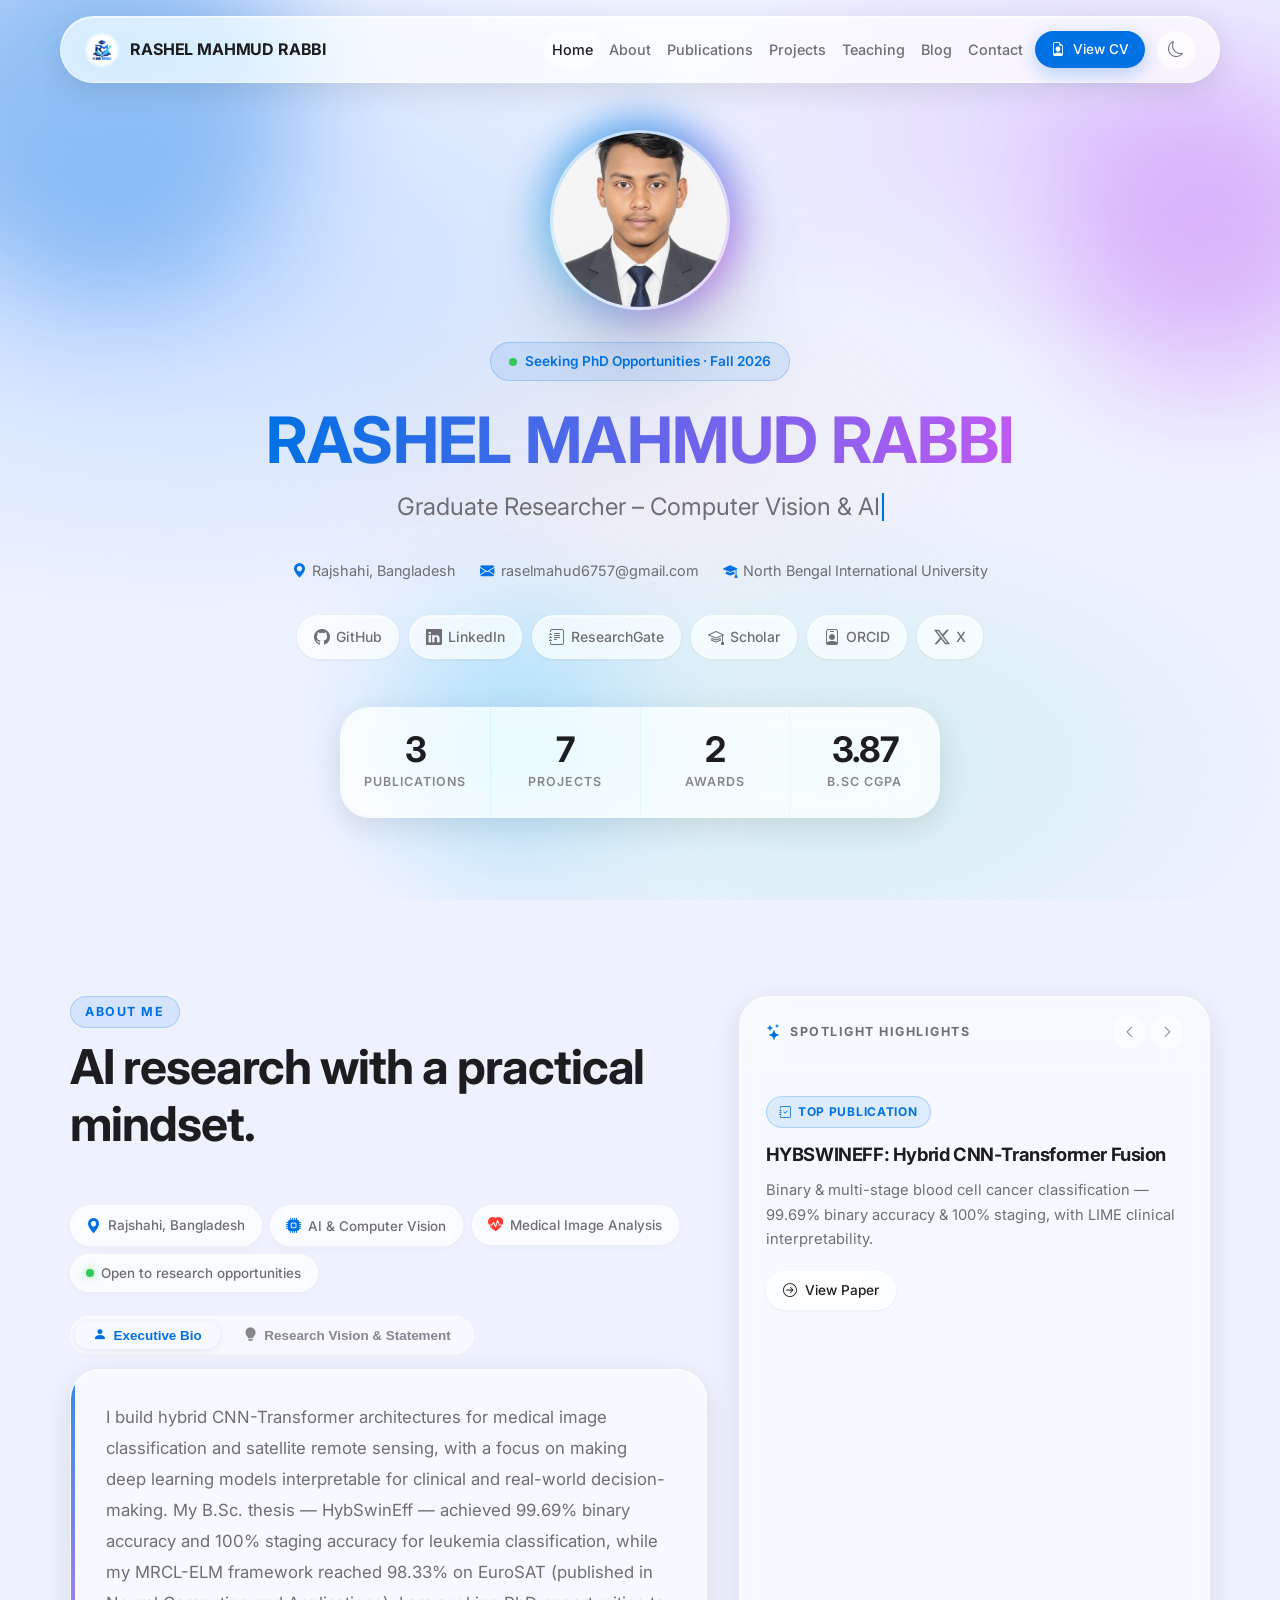
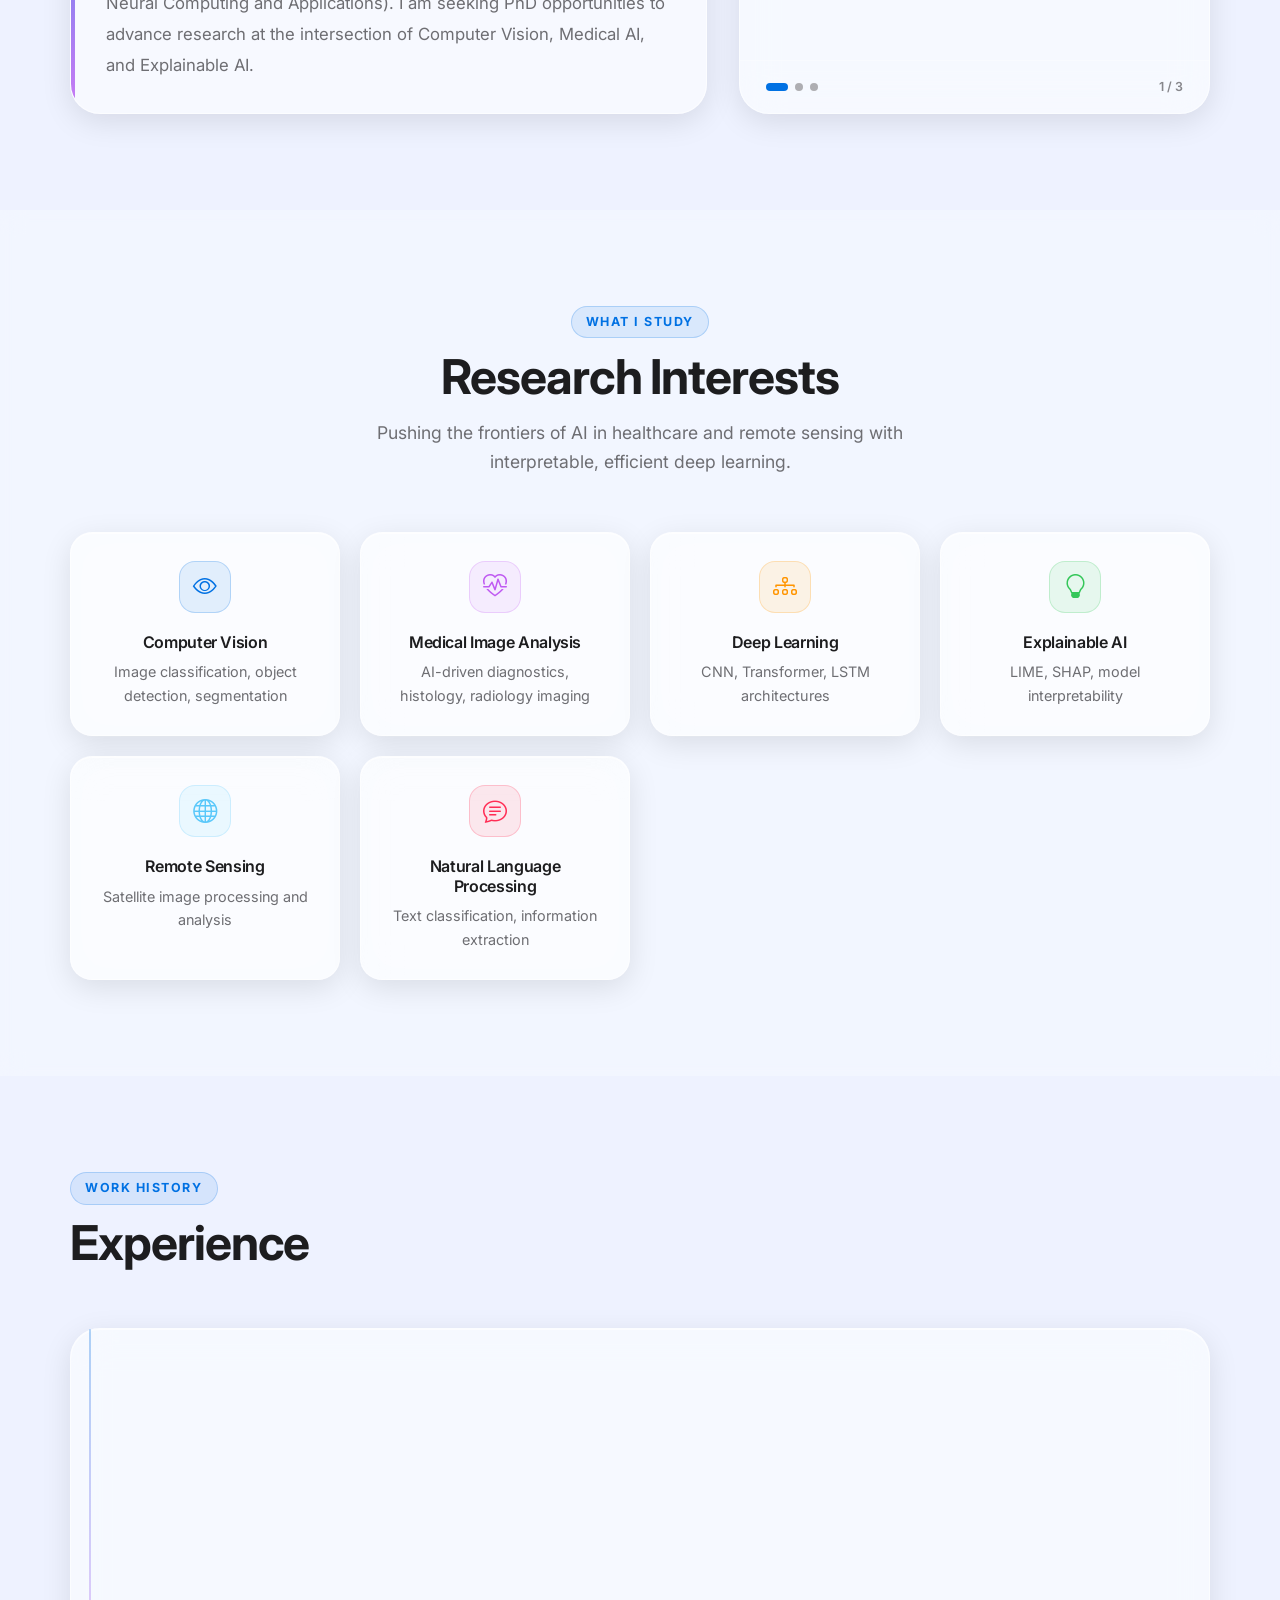
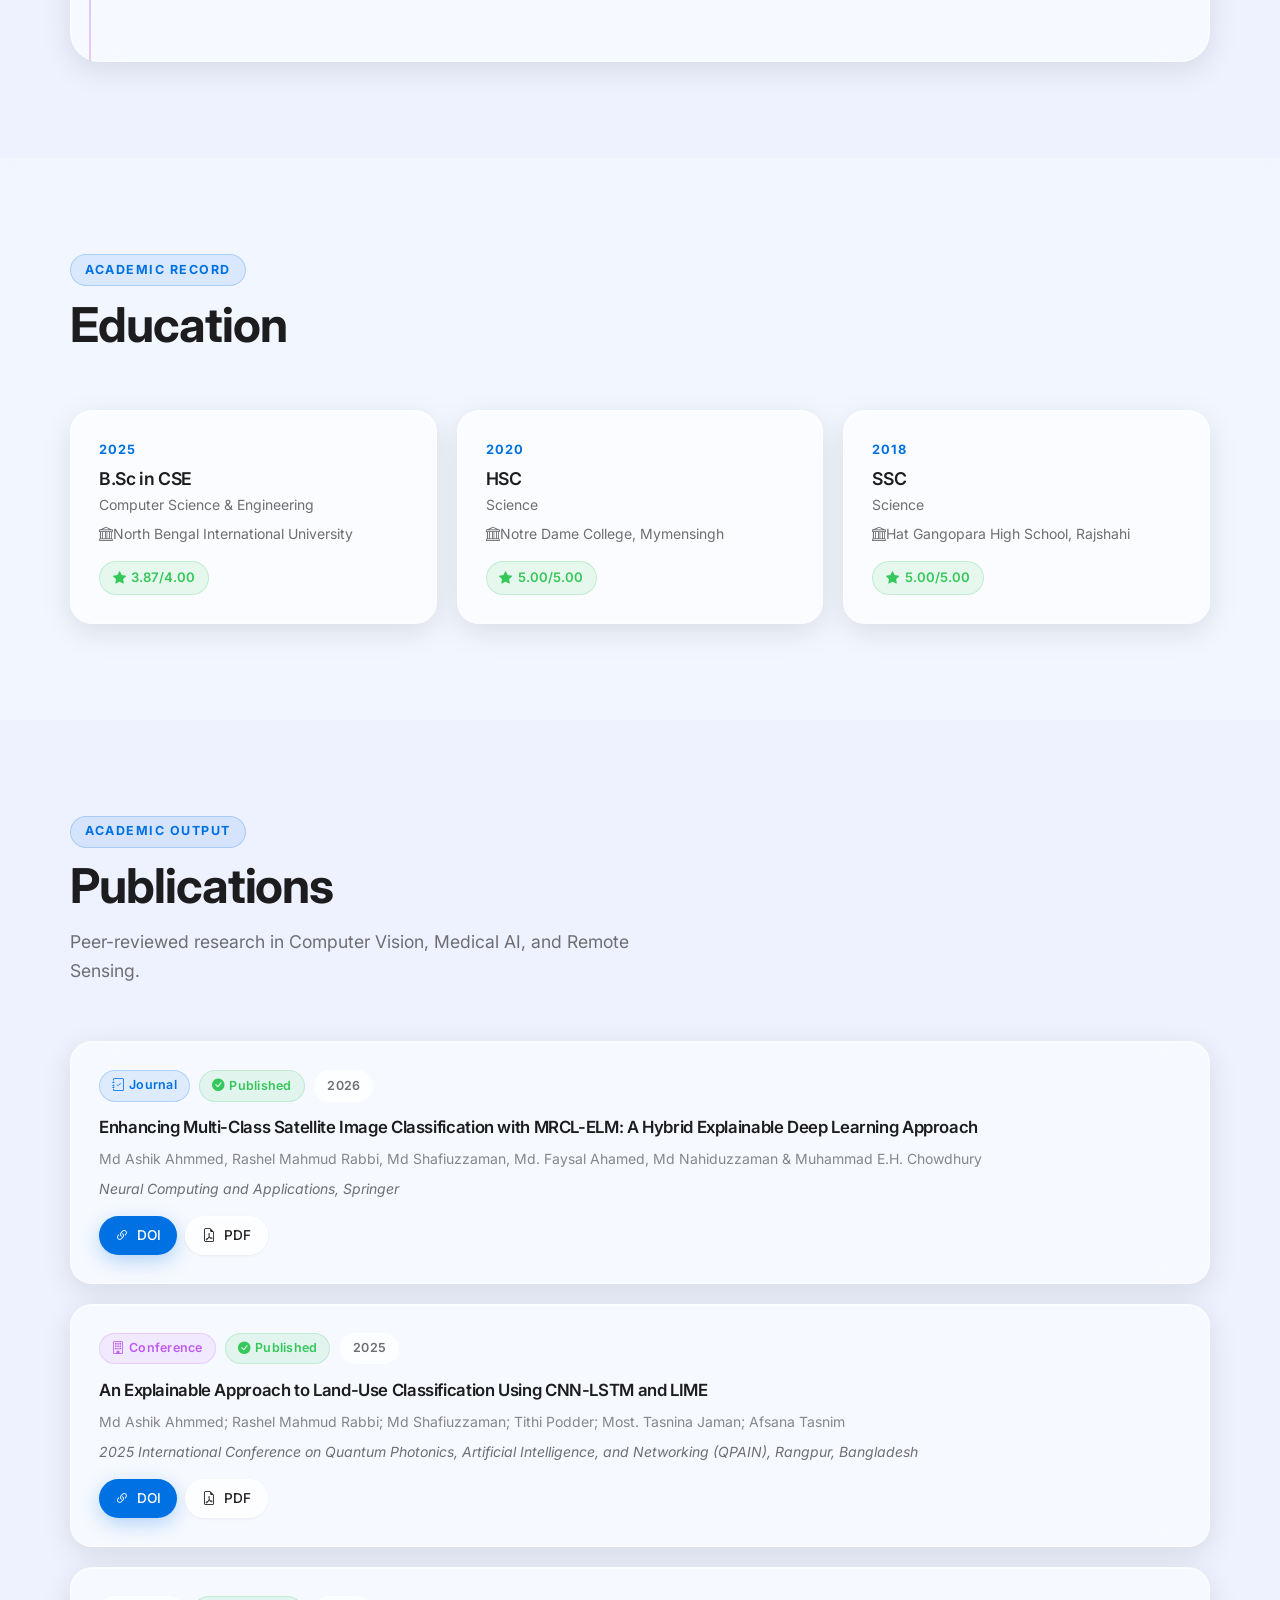
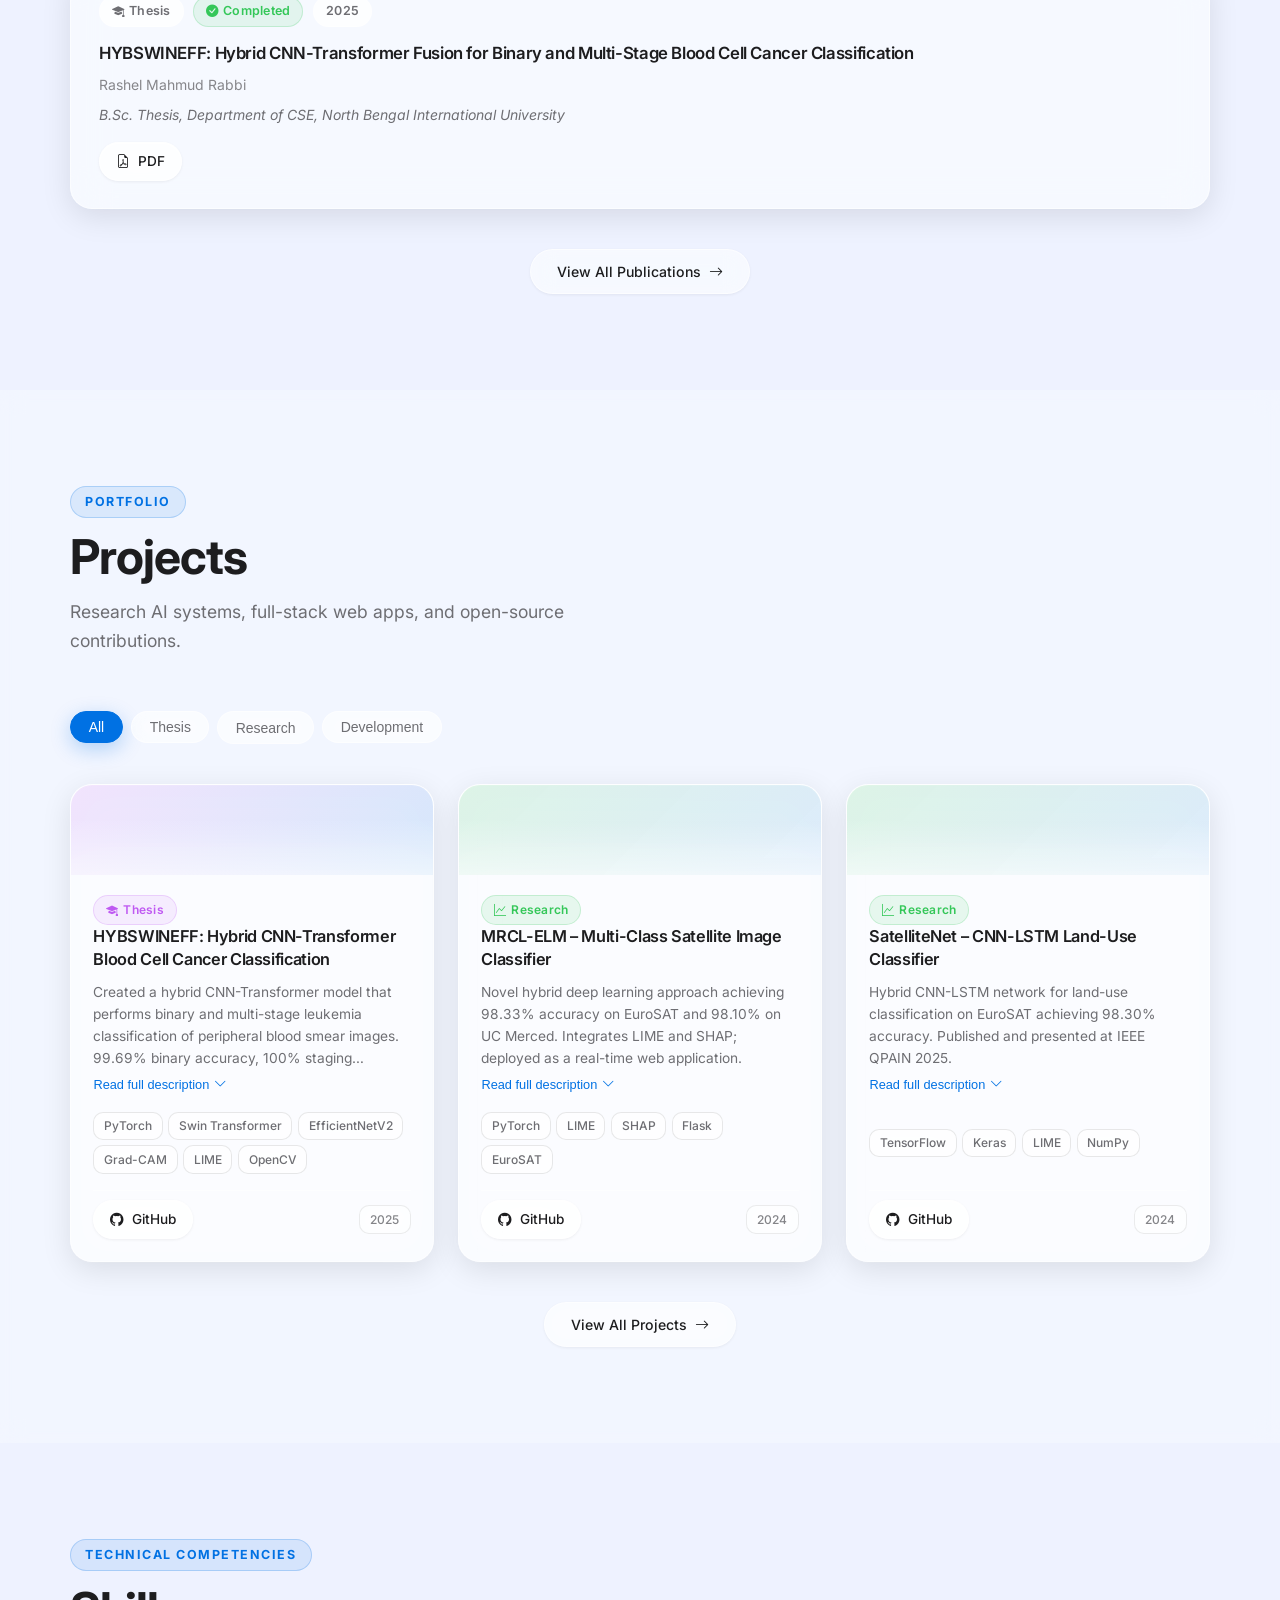
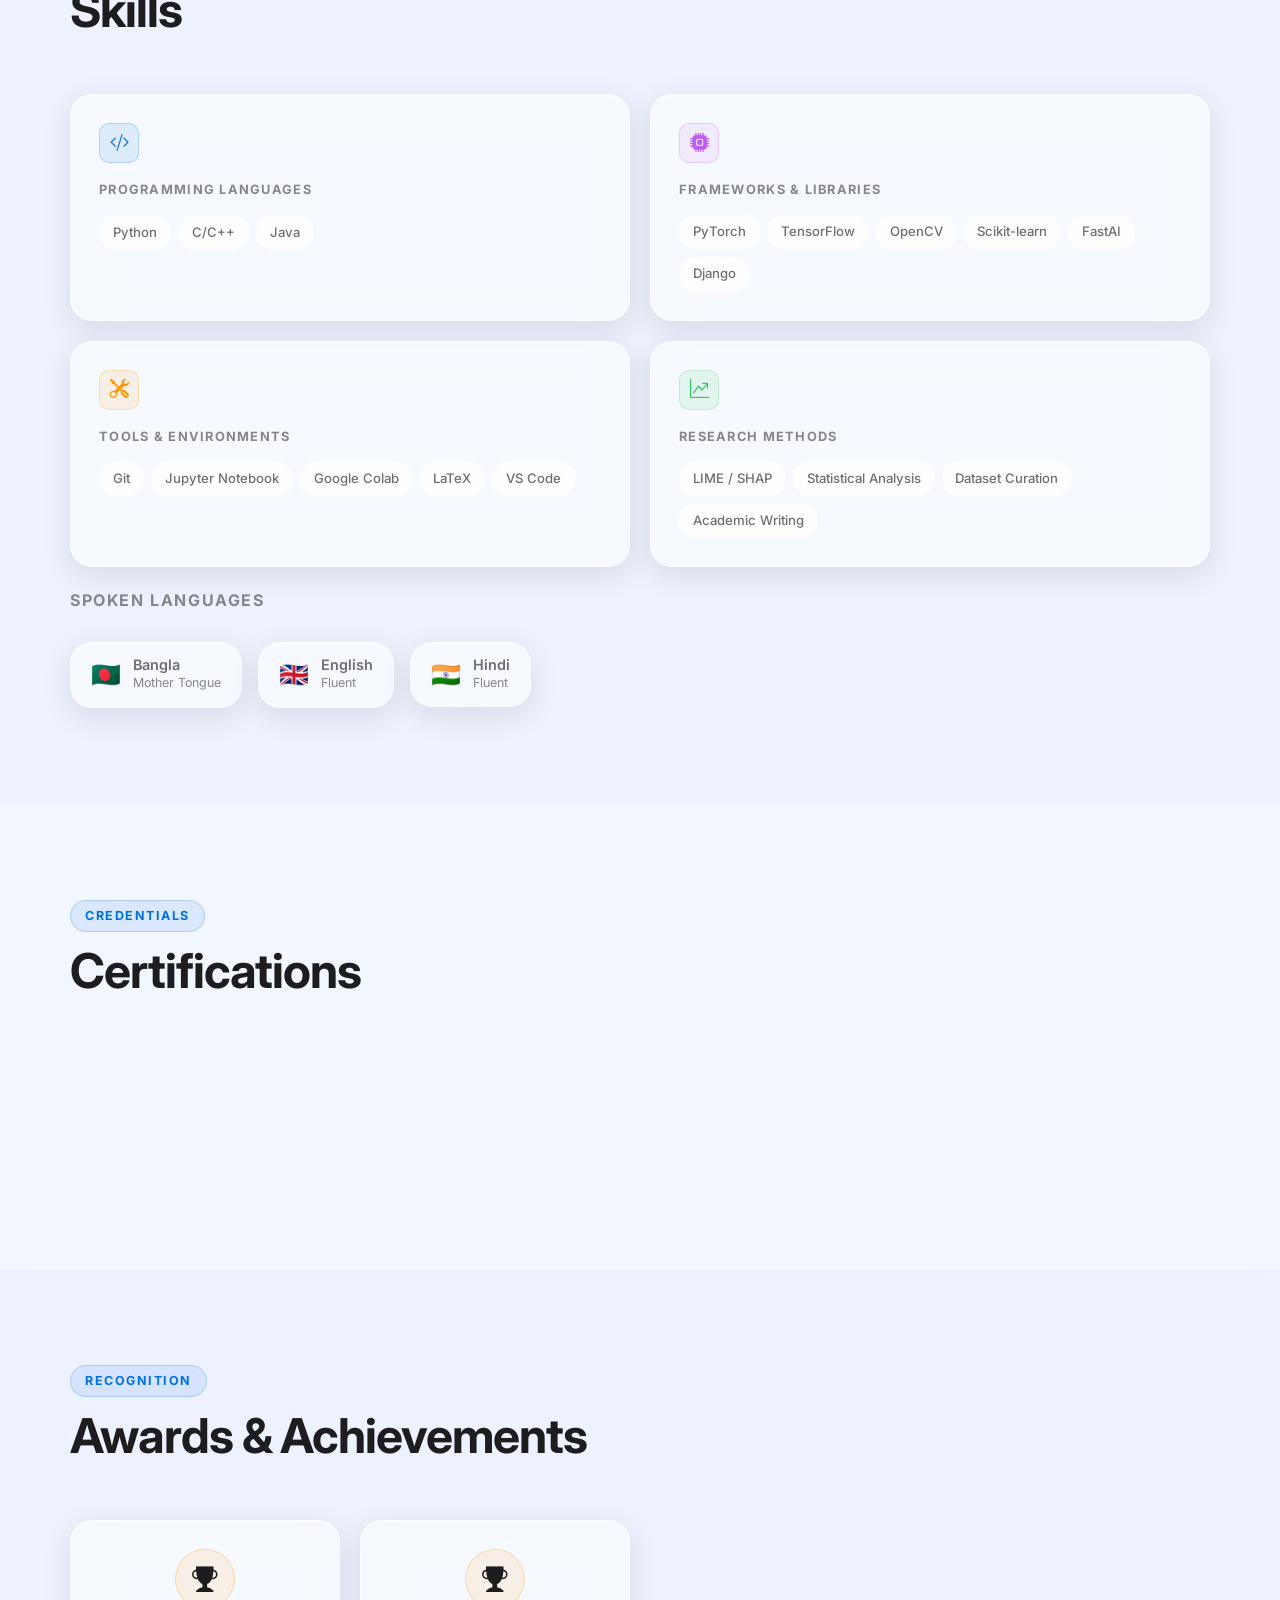
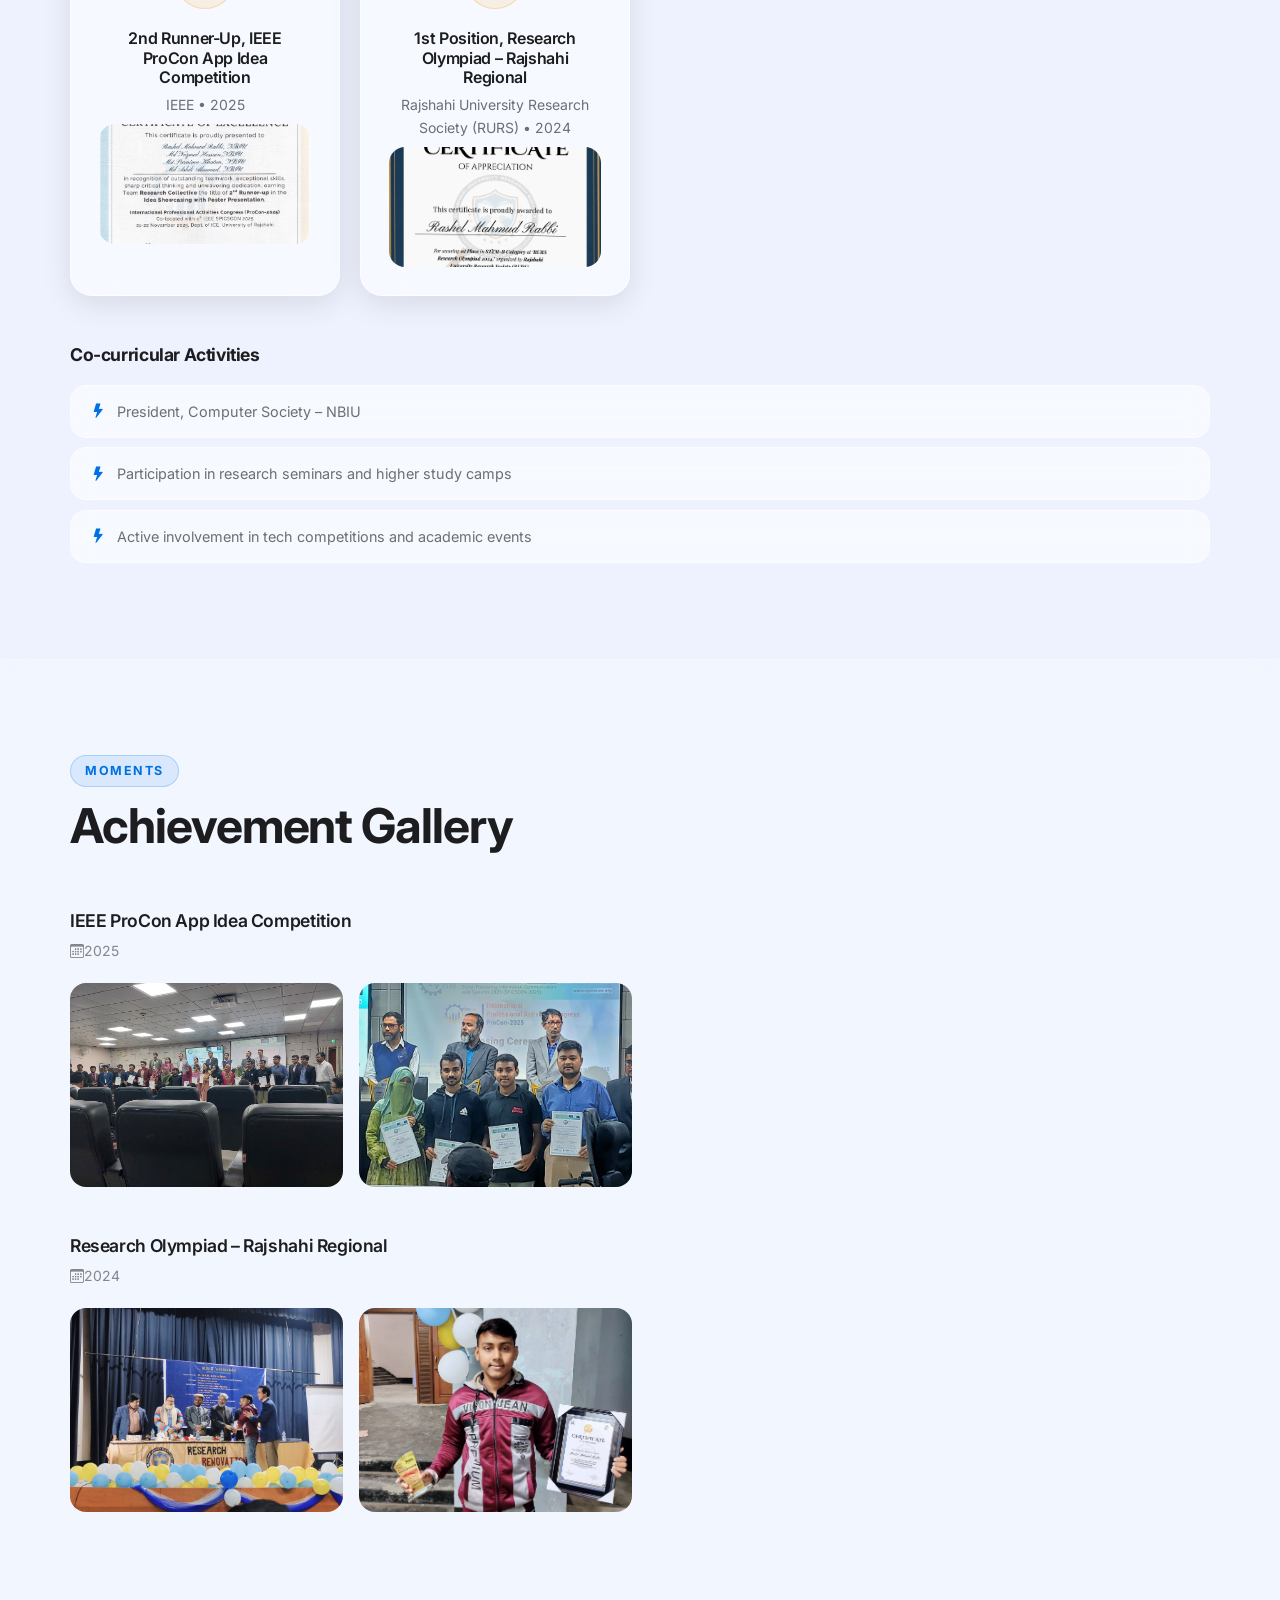
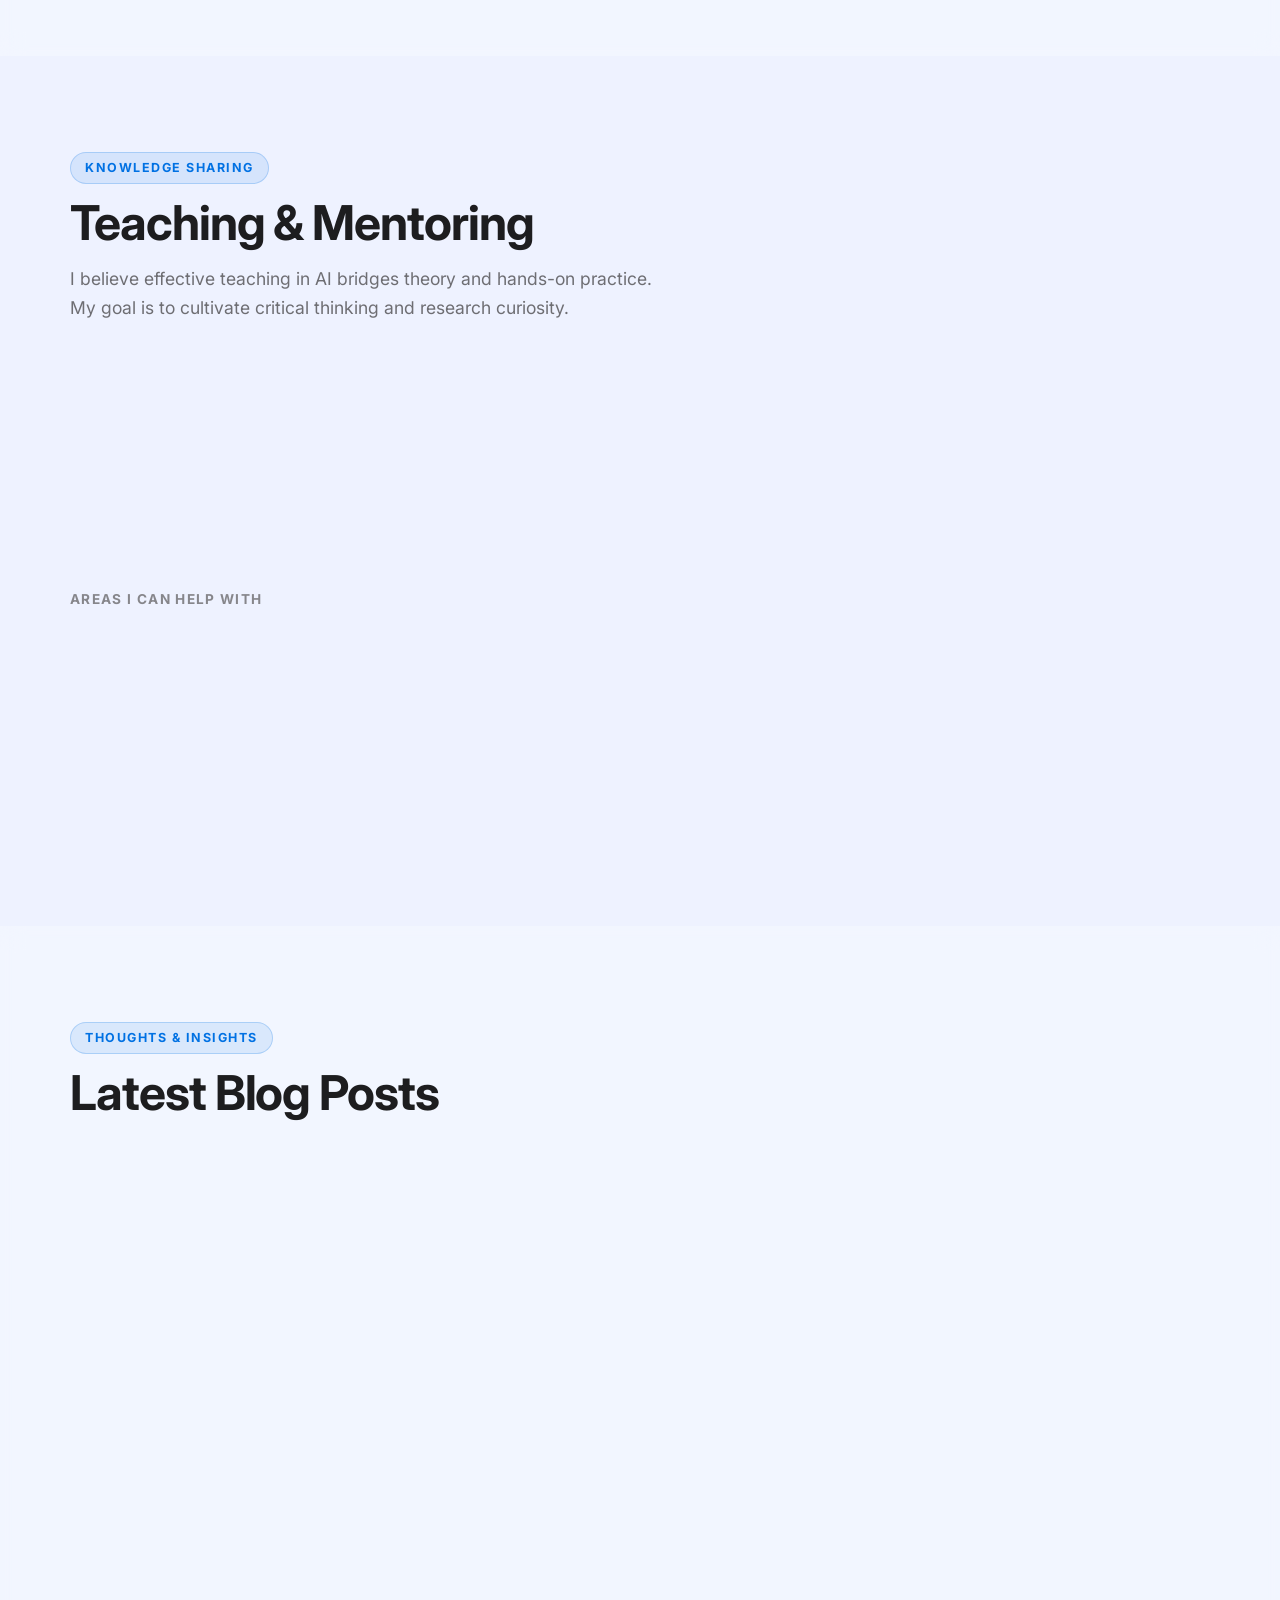
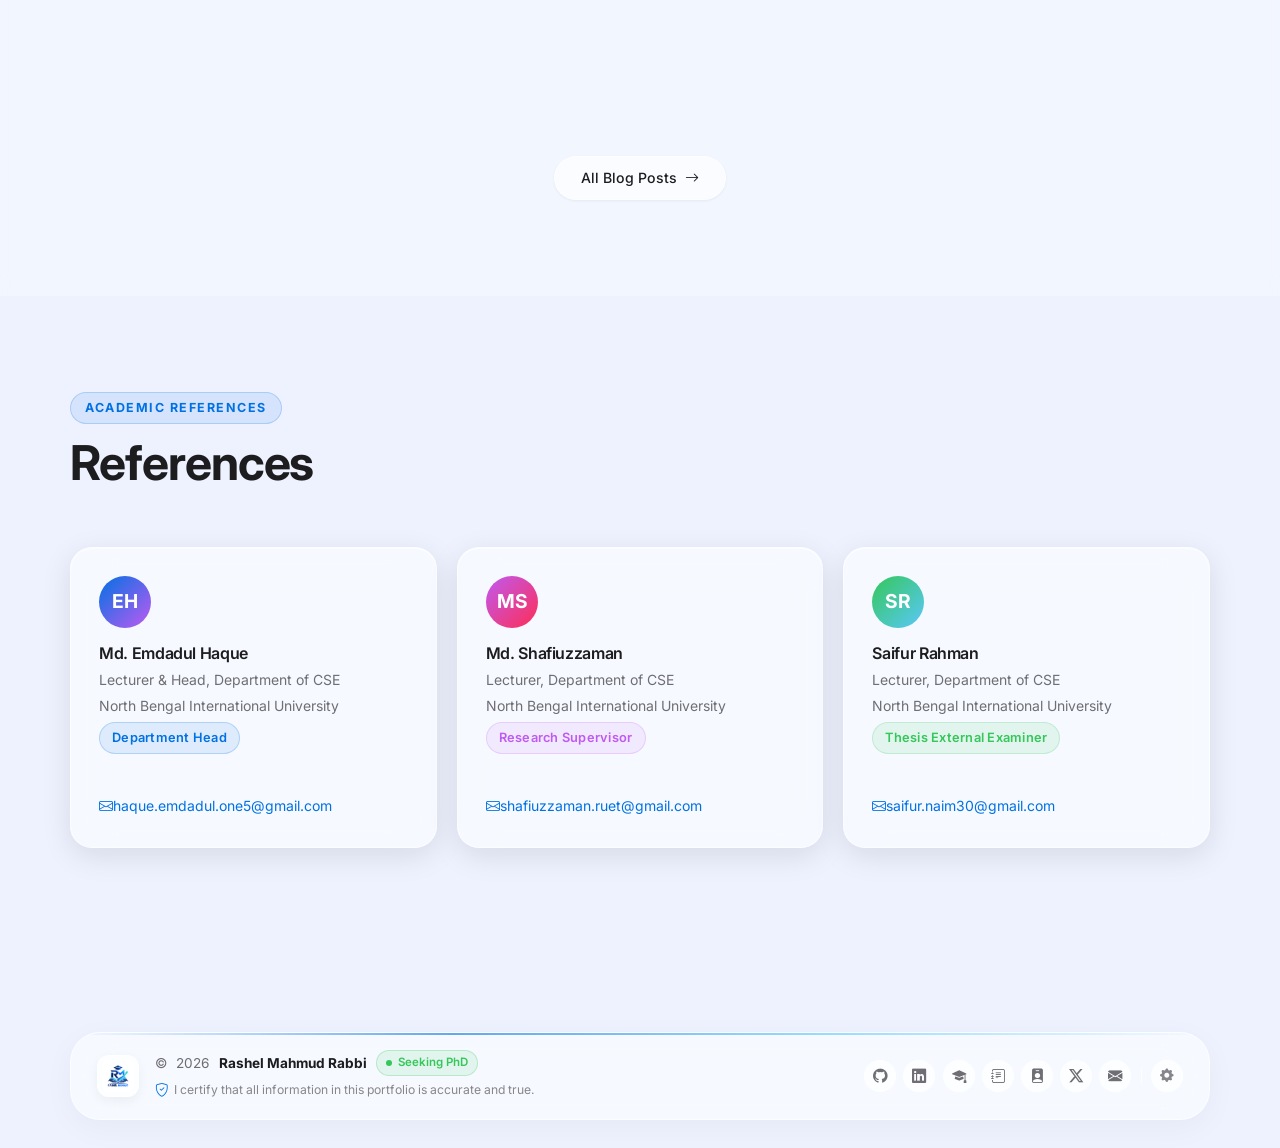
==== commit 8e0afc6a: "feat: show only latest items on home page preview with modern view all pill buttons" ====
--- a/index.html
+++ b/index.html
@@ -1,4 +1,4 @@
-﻿<!DOCTYPE html>
+<!DOCTYPE html>
 <html lang="en" data-theme="light">
 <head>
   <meta charset="UTF-8" />
@@ -420,7 +420,7 @@
         </div>
       </div>
       <div style="text-align:center;margin-top:2.5rem">
-        <a href="publications.html" class="btn btn-outline">View All Publications <i class="bi bi-arrow-right"></i></a>
+        <a href="publications.html" class="btn-view-all">View All Publications <i class="bi bi-arrow-right"></i></a>
       </div>
     </div>
   </section>
@@ -498,86 +498,10 @@
             </div>
           </div>
         </div>
-
-        <!-- Research -->
-        <div class="glass-card project-card reveal" data-category="research">
-          <div class="project-thumb" style="background:linear-gradient(135deg,rgba(191,90,242,0.15),rgba(255,45,85,0.15))">
-            <i class="bi bi-activity" style="color:var(--purple);position:relative;z-index:1;font-size:2.5rem"></i>
-          </div>
-          <div class="project-body">
-            <span class="badge badge-green mb-0"><i class="bi bi-graph-up"></i> Research</span>
-            <h4 class="project-title">NeuroFusion – Brain Tumor Detection</h4>
-            <p class="project-desc">Hybrid CNN-Transformer framework for brain tumor detection from MRI images. Combines MobileNetV3 with channel attention and Transformer encoder architectures.</p>
-            <div class="project-tech">
-              <span class="tag">PyTorch</span><span class="tag">MobileNetV3</span><span class="tag">Transformer</span><span class="tag">OpenCV</span>
-            </div>
-            <div class="project-links">
-              <a href="https://github.com/rashelmahmudrabbi" target="_blank" rel="noopener noreferrer" class="btn btn-glass btn-sm"><i class="bi bi-github"></i> GitHub</a>
-              <span class="tag" style="align-self:center">2026</span>
-            </div>
-          </div>
-        </div>
-
-        <!-- Development -->
-        <div class="glass-card project-card reveal reveal-delay-1" data-category="development">
-          <div class="project-thumb" style="background:linear-gradient(135deg,rgba(0,113,227,0.12),rgba(90,200,250,0.12))">
-            <i class="bi bi-laptop" style="color:var(--blue);position:relative;z-index:1;font-size:2.5rem"></i>
-          </div>
-          <div class="project-body">
-            <span class="badge badge-blue mb-0"><i class="bi bi-code-slash"></i> Development</span>
-            <h4 class="project-title">Academic Portfolio Website</h4>
-            <p class="project-desc">Modern, responsive portfolio website with Node.js/Express backend, Neon Postgres database, and a full admin CRUD panel for managing all content.</p>
-            <div class="project-tech">
-              <span class="tag">Node.js</span><span class="tag">Express</span><span class="tag">Postgres</span><span class="tag">HTML/CSS/JS</span>
-            </div>
-            <div class="project-links">
-              <a href="https://rashelmahmudrabbi.github.io/" target="_blank" rel="noopener noreferrer" class="btn btn-primary btn-sm"><i class="bi bi-box-arrow-up-right"></i> Live</a>
-              <span class="tag" style="align-self:center">2025</span>
-            </div>
-          </div>
-        </div>
-
-        <!-- Development -->
-        <div class="glass-card project-card reveal reveal-delay-2" data-category="development">
-          <div class="project-thumb" style="background:linear-gradient(135deg,rgba(255,149,0,0.12),rgba(255,45,85,0.12))">
-            <i class="bi bi-house-heart-fill" style="color:var(--orange);position:relative;z-index:1;font-size:2.5rem"></i>
-          </div>
-          <div class="project-body">
-            <span class="badge badge-blue mb-0"><i class="bi bi-code-slash"></i> Development</span>
-            <h4 class="project-title">RentalHub – E-commerce Web App</h4>
-            <p class="project-desc">Modern property rental platform with intuitive browsing interface, property listing details, pricing, location, and amenities. Built with Django and Tailwind CSS.</p>
-            <div class="project-tech">
-              <span class="tag">Django</span><span class="tag">Tailwind CSS</span><span class="tag">SQLite</span><span class="tag">REST API</span>
-            </div>
-            <div class="project-links">
-              <a href="https://github.com/rashelmahmudrabbi/rental-hub" target="_blank" rel="noopener noreferrer" class="btn btn-glass btn-sm"><i class="bi bi-github"></i> GitHub</a>
-              <span class="tag" style="align-self:center">2024</span>
-            </div>
-          </div>
-        </div>
-
-        <!-- Development -->
-        <div class="glass-card project-card reveal" data-category="development">
-          <div class="project-thumb" style="background:linear-gradient(135deg,rgba(52,199,89,0.12),rgba(90,200,250,0.12))">
-            <i class="bi bi-geo-fill" style="color:var(--green);position:relative;z-index:1;font-size:2.5rem"></i>
-          </div>
-          <div class="project-body">
-            <span class="badge badge-blue mb-0"><i class="bi bi-code-slash"></i> Development</span>
-            <h4 class="project-title">OUR RAJSHAHI – Regional Info Platform</h4>
-            <p class="project-desc">Tourism and cultural information platform showcasing the heritage, history, attractions, education, and lifestyle of Rajshahi, Bangladesh.</p>
-            <div class="project-tech">
-              <span class="tag">Django</span><span class="tag">Bootstrap</span><span class="tag">SQLite</span>
-            </div>
-            <div class="project-links">
-              <a href="https://github.com/rashelmahmudrabbi/our-rajshahi" target="_blank" rel="noopener noreferrer" class="btn btn-glass btn-sm"><i class="bi bi-github"></i> GitHub</a>
-              <span class="tag" style="align-self:center">2023</span>
-            </div>
-          </div>
-        </div>
       </div>
 
       <div style="text-align:center;margin-top:2.5rem">
-        <a href="projects.html" class="btn btn-outline">View All Projects <i class="bi bi-arrow-right"></i></a>
+        <a href="projects.html" class="btn-view-all">View All Projects <i class="bi bi-arrow-right"></i></a>
       </div>
     </div>
   </section>
@@ -864,7 +788,7 @@
         </div>
       </div>
       <div style="text-align:center;margin-top:2.5rem">
-        <a href="blog.html" class="btn btn-outline">All Blog Posts <i class="bi bi-arrow-right"></i></a>
+        <a href="blog.html" class="btn-view-all">All Blog Posts <i class="bi bi-arrow-right"></i></a>
       </div>
     </div>
   </section>
--- a/assets/css/glass.css
+++ b/assets/css/glass.css
@@ -326,6 +326,31 @@
   transform: scale(1.02);
 }
 
+.btn-view-all {
+  display: inline-flex;
+  align-items: center;
+  gap: 0.5rem;
+  padding: 0.6rem 1.6rem;
+  border-radius: var(--r-full);
+  background: var(--glass-white);
+  border: 1px solid var(--glass-border);
+  color: var(--text-1);
+  font-size: 0.88rem;
+  font-weight: 500;
+  text-decoration: none;
+  backdrop-filter: var(--backdrop-light);
+  -webkit-backdrop-filter: var(--backdrop-light);
+  box-shadow: var(--shadow-xs);
+  transition: all 0.25s ease;
+}
+.btn-view-all:hover {
+  background: var(--surface-2);
+  border-color: var(--blue);
+  color: var(--blue);
+  transform: translateY(-2px);
+  box-shadow: var(--shadow-sm);
+}
+
 .btn-sm { padding: 0.45rem 1rem; font-size: 0.85rem; }
 .btn-lg { padding: 0.85rem 2rem; font-size: 1rem; }
 .btn-icon { padding: 0.6rem; width: 44px; height: 44px; }
@@ -1144,6 +1169,35 @@
 }
 
 /*  Publications  */
+.pub-stats {
+  display: flex;
+  gap: 0.75rem;
+  flex-wrap: wrap;
+  margin-bottom: 1.75rem;
+}
+.pub-stat-card {
+  padding: 0.65rem 1.25rem;
+  display: inline-flex;
+  align-items: center;
+  gap: 0.75rem;
+  border-radius: var(--r-full);
+}
+.pub-stat-card i {
+  font-size: 1.25rem;
+}
+.pub-stat-val {
+  font-size: 1.25rem;
+  font-weight: 700;
+  line-height: 1;
+  letter-spacing: -0.02em;
+}
+.pub-stat-lbl {
+  font-size: 0.72rem;
+  color: var(--text-3);
+  text-transform: uppercase;
+  letter-spacing: 0.06em;
+  font-weight: 600;
+}
 .pub-list { display: flex; flex-direction: column; gap: 1.25rem; }
 .pub-card { padding: 1.75rem; border-radius: var(--r-lg); }
 .pub-meta { display: flex; align-items: center; gap: 0.6rem; margin-bottom: 0.9rem; flex-wrap: wrap; }
@@ -1200,38 +1254,129 @@
 
 .project-grid {
   display: grid;
-  grid-template-columns: repeat(auto-fill, minmax(310px, 1fr));
-  gap: 1.25rem;
+  grid-template-columns: repeat(auto-fill, minmax(320px, 1fr));
+  gap: 1.5rem;
+  align-items: stretch;
 }
 .project-card {
   border-radius: var(--r-lg);
   overflow: hidden;
   display: flex;
   flex-direction: column;
-}
-.project-card.hidden { display: none; }
+  padding: 0;
+  height: 100%;
+  transition: transform 0.3s var(--ease-smooth), box-shadow 0.3s ease;
+}
+.project-card.hidden,
+.pub-card.hidden {
+  display: none !important;
+}
 .project-thumb {
-  height: 140px;
+  height: 90px;
   background: linear-gradient(135deg, var(--blue-bg), var(--purple-bg));
   display: flex;
   align-items: center;
   justify-content: center;
-  font-size: 3rem;
   position: relative;
   overflow: hidden;
+  flex-shrink: 0;
+}
+.project-thumb i {
+  font-size: 2rem !important;
 }
 .project-thumb::after {
   content: '';
   position: absolute;
   inset: 0;
-  background: linear-gradient(to bottom, transparent 50%, var(--glass-white) 100%);
-}
-.project-body { padding: 1.5rem; flex: 1; display: flex; flex-direction: column; }
-.project-body .badge { margin-bottom: 0.75rem; }
-.project-title { font-size: 1rem; font-weight: 600; margin-bottom: 0.5rem; }
-.project-desc  { font-size: 0.875rem; color: var(--text-2); flex: 1; margin-bottom: 1rem; }
-.project-tech  { display: flex; flex-wrap: wrap; gap: 0.35rem; margin-bottom: 1rem; }
-.project-links { display: flex; gap: 0.5rem; }
+  background: linear-gradient(to bottom, transparent 40%, var(--glass-white) 100%);
+}
+.project-body {
+  padding: 1.25rem 1.4rem 1.4rem;
+  flex: 1;
+  display: flex;
+  flex-direction: column;
+}
+.project-body .badge {
+  align-self: flex-start;
+  margin-bottom: 0.6rem;
+  font-size: 0.75rem;
+}
+.project-title {
+  font-size: 1.02rem;
+  font-weight: 600;
+  line-height: 1.4;
+  margin-bottom: 0.6rem;
+  color: var(--text-1);
+}
+.project-desc {
+  font-size: 0.86rem;
+  color: var(--text-2);
+  line-height: 1.6;
+  margin-bottom: 0.5rem;
+  display: -webkit-box;
+  -webkit-line-clamp: 4;
+  -webkit-box-orient: vertical;
+  overflow: hidden;
+  transition: all 0.3s ease;
+}
+.project-desc.expanded {
+  -webkit-line-clamp: unset;
+  display: block;
+  overflow: visible;
+}
+.project-desc-toggle {
+  font-size: 0.8rem;
+  font-weight: 500;
+  color: var(--blue);
+  background: none;
+  border: none;
+  cursor: pointer;
+  padding: 0;
+  margin-bottom: 0.85rem;
+  display: inline-flex;
+  align-items: center;
+  gap: 0.3rem;
+  text-decoration: none;
+  transition: color 0.2s ease;
+  align-self: flex-start;
+}
+.project-desc-toggle:hover {
+  color: var(--purple);
+  text-decoration: underline;
+}
+.project-desc p {
+  margin: 0 0 0.4rem 0;
+  font-size: inherit;
+  line-height: inherit;
+}
+.project-desc p:last-child {
+  margin-bottom: 0;
+}
+.project-tech {
+  display: flex;
+  flex-wrap: wrap;
+  gap: 0.35rem;
+  margin-top: auto;
+  margin-bottom: 1rem;
+  padding-top: 0.4rem;
+}
+.project-tech .tag {
+  font-size: 0.75rem;
+  padding: 0.2rem 0.6rem;
+}
+.project-links {
+  display: flex;
+  align-items: center;
+  gap: 0.5rem;
+  margin-top: auto;
+  padding-top: 0.6rem;
+  border-top: 1px solid var(--glass-border);
+}
+.project-links .tag {
+  margin-left: auto;
+  font-size: 0.75rem;
+  opacity: 0.85;
+}
 
 /*  Skills  */
 .skills-grid {
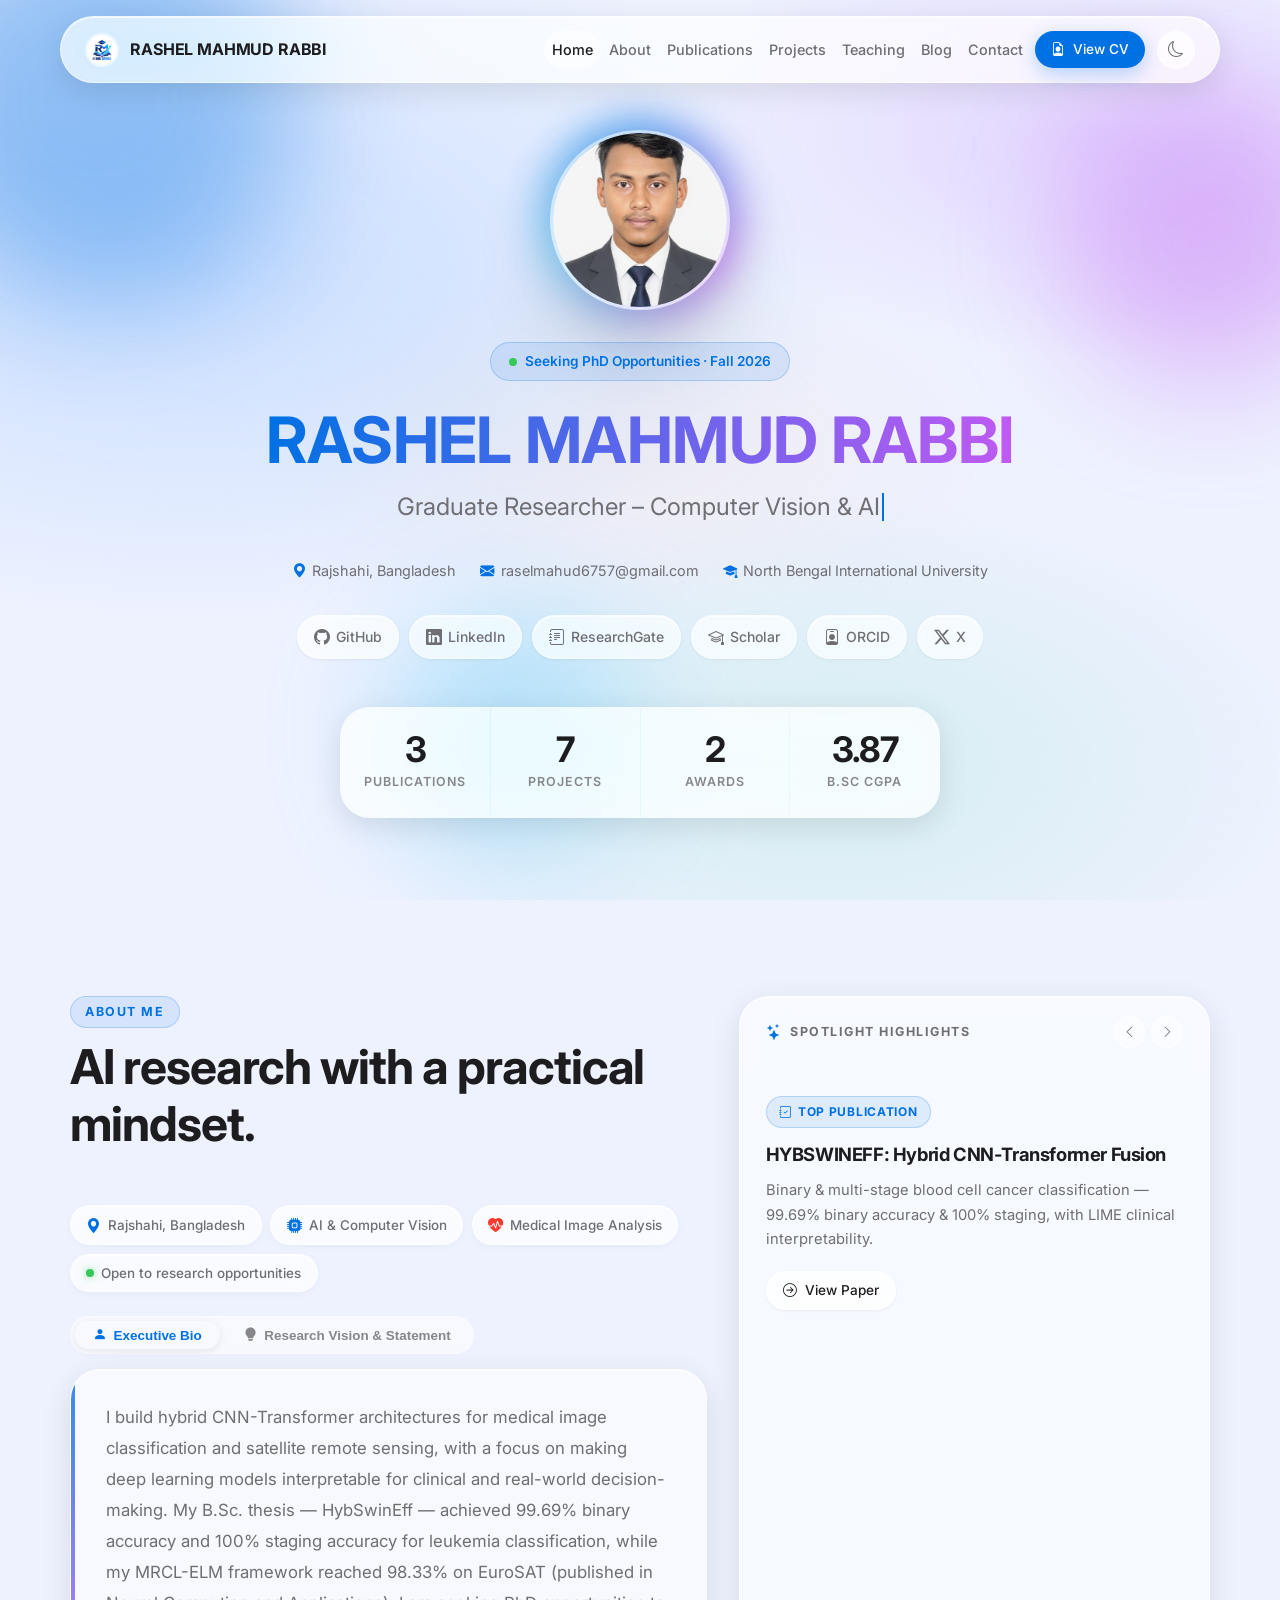
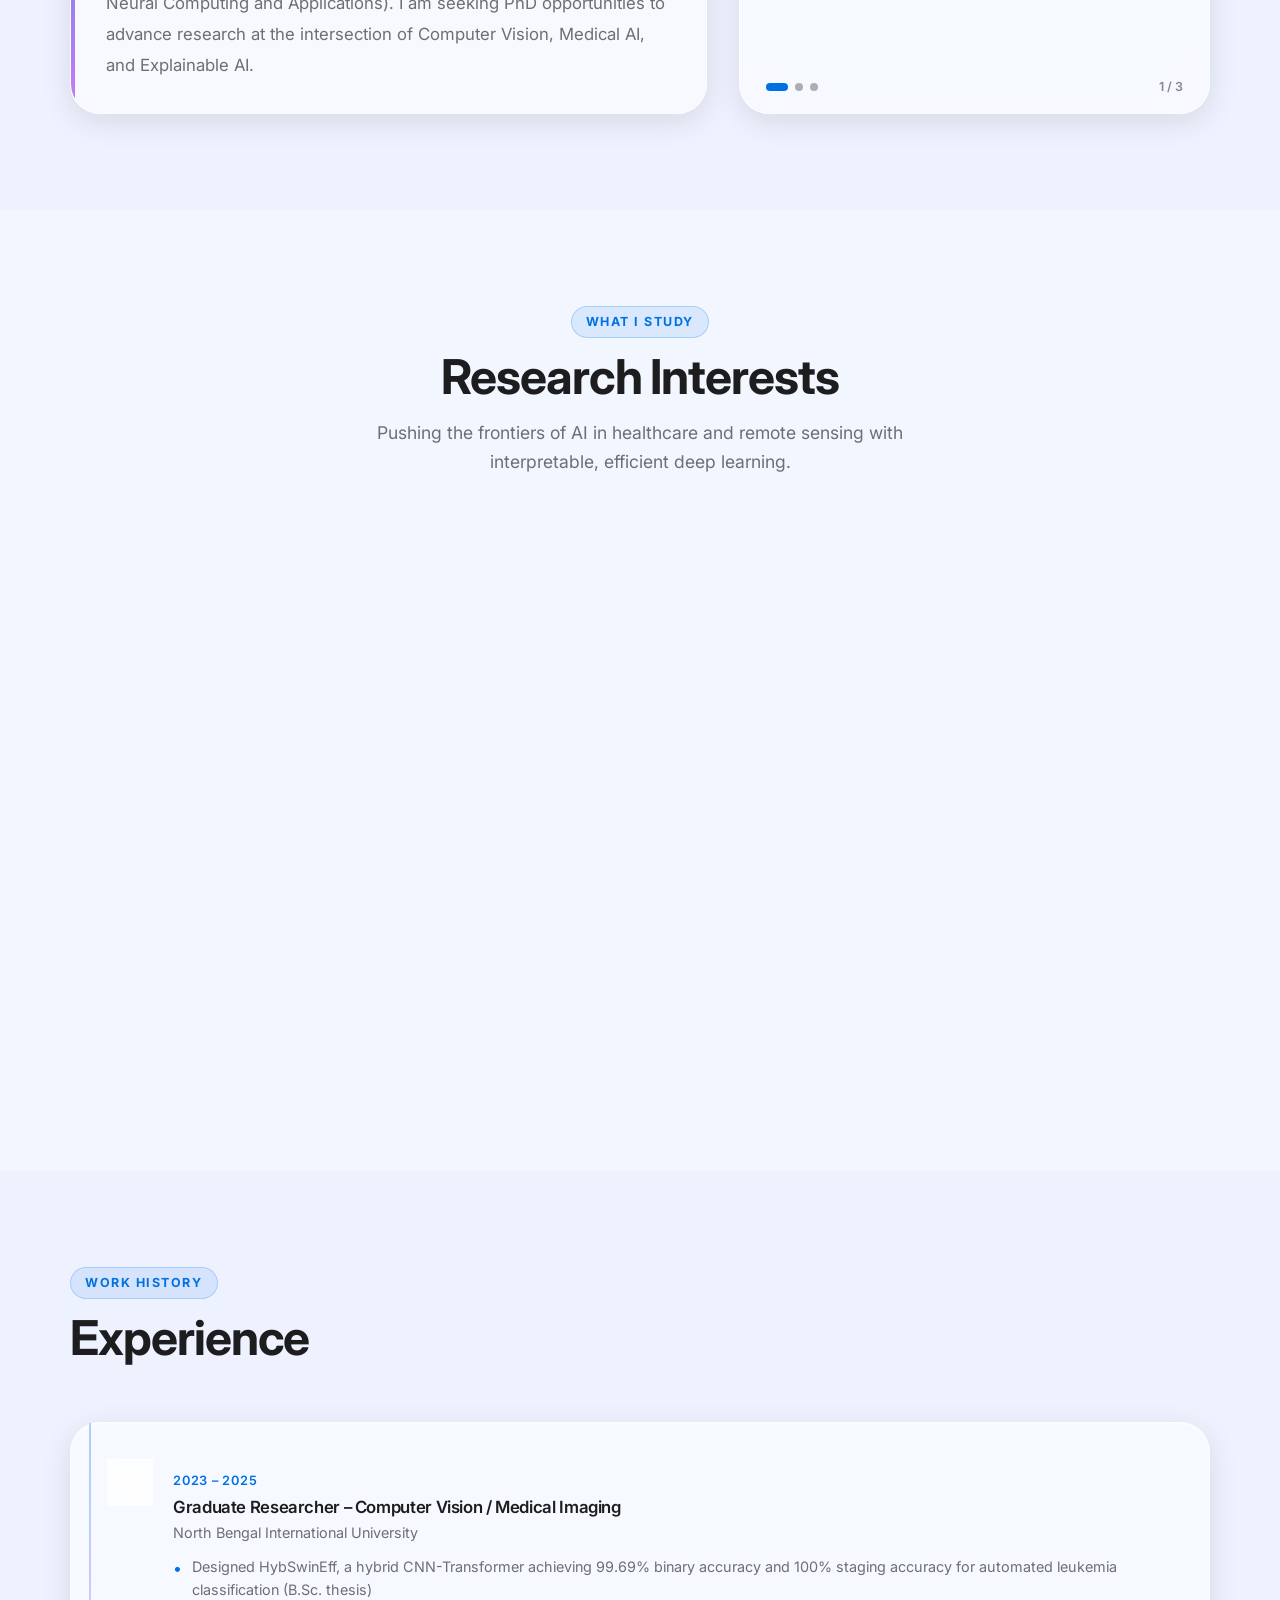
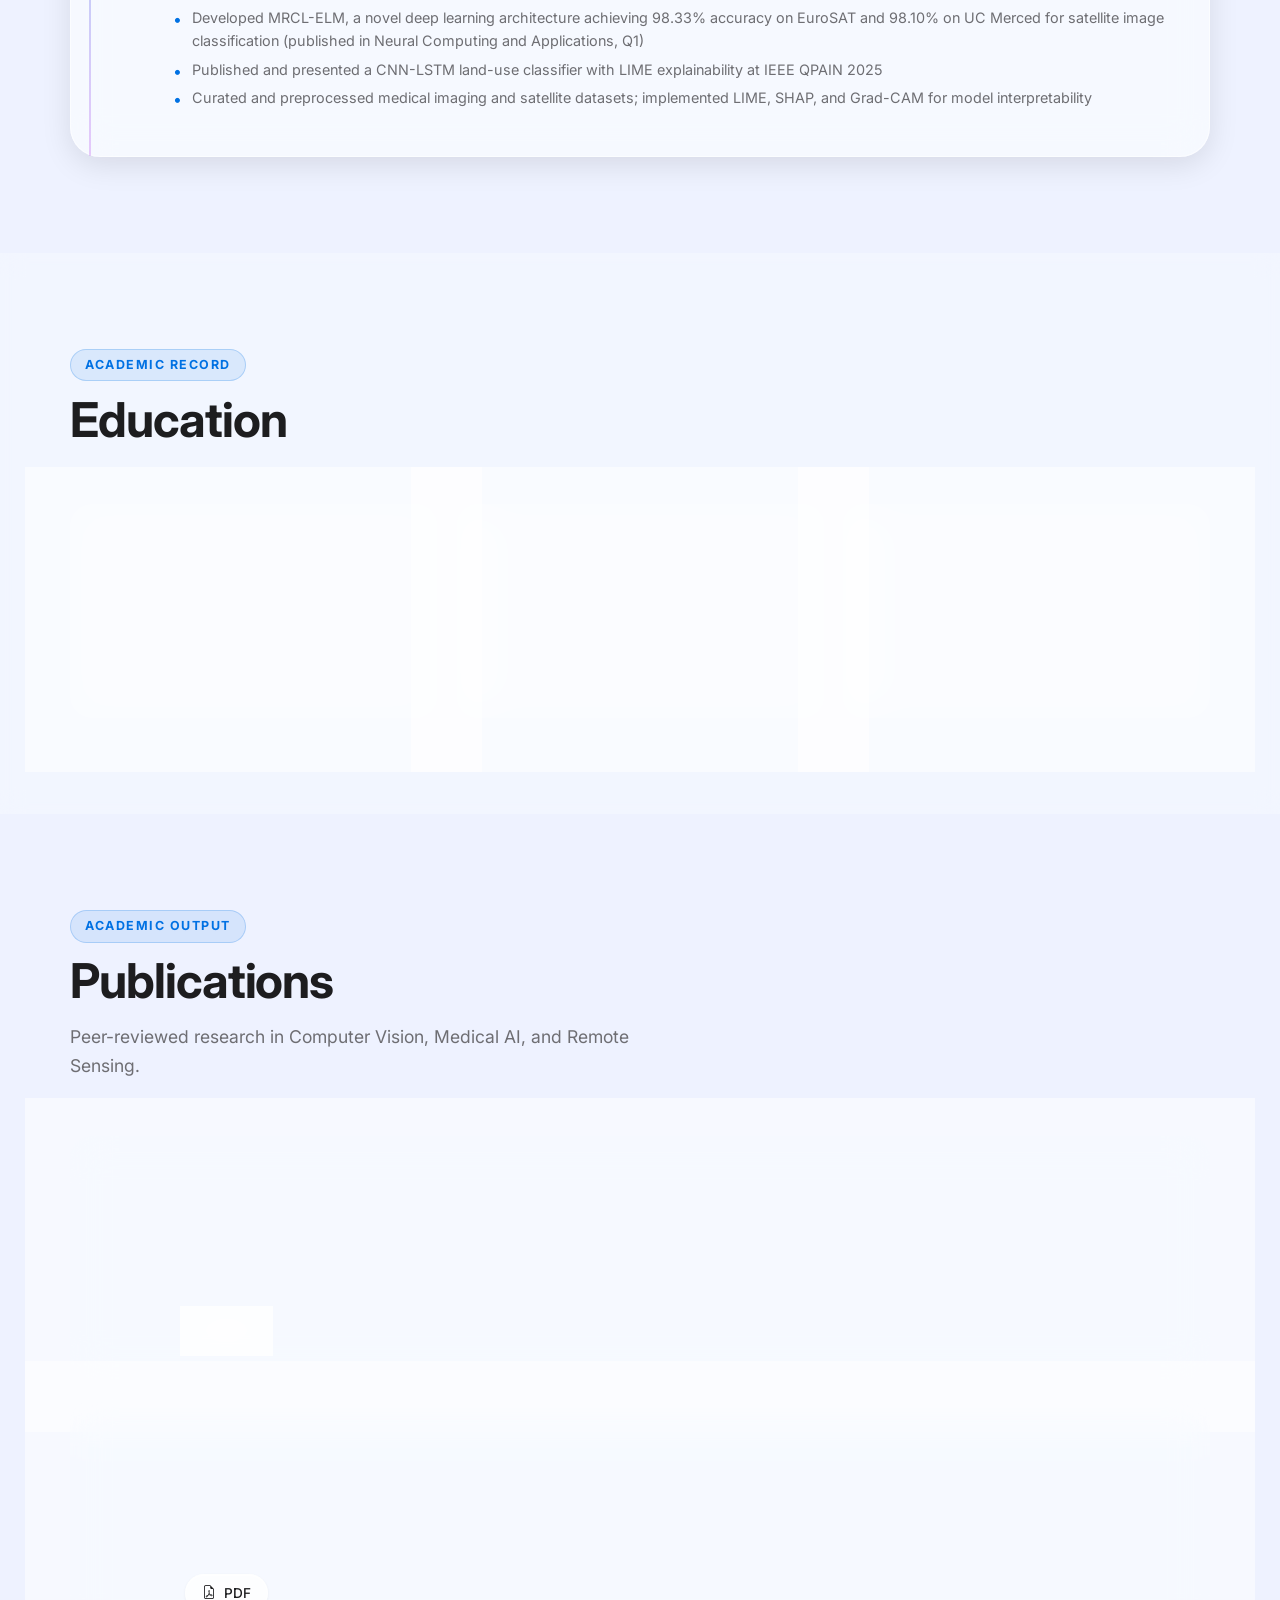
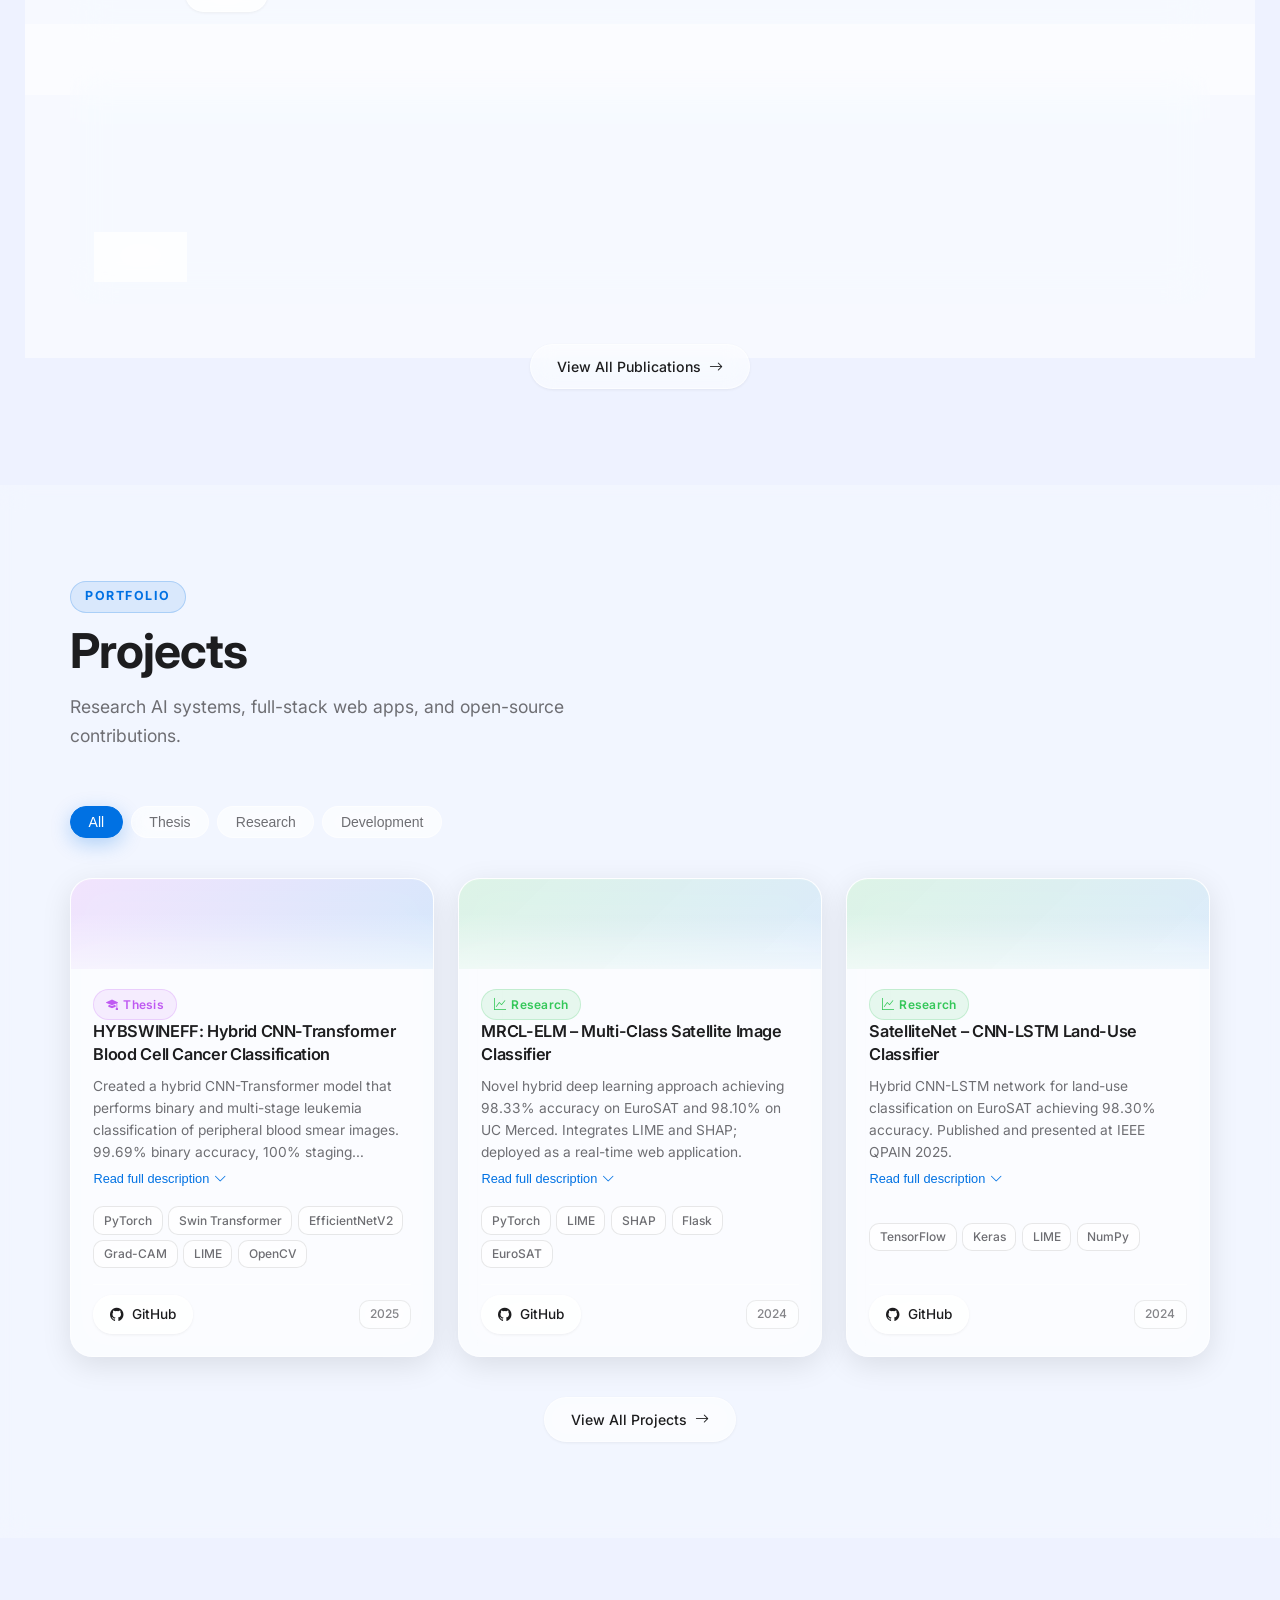
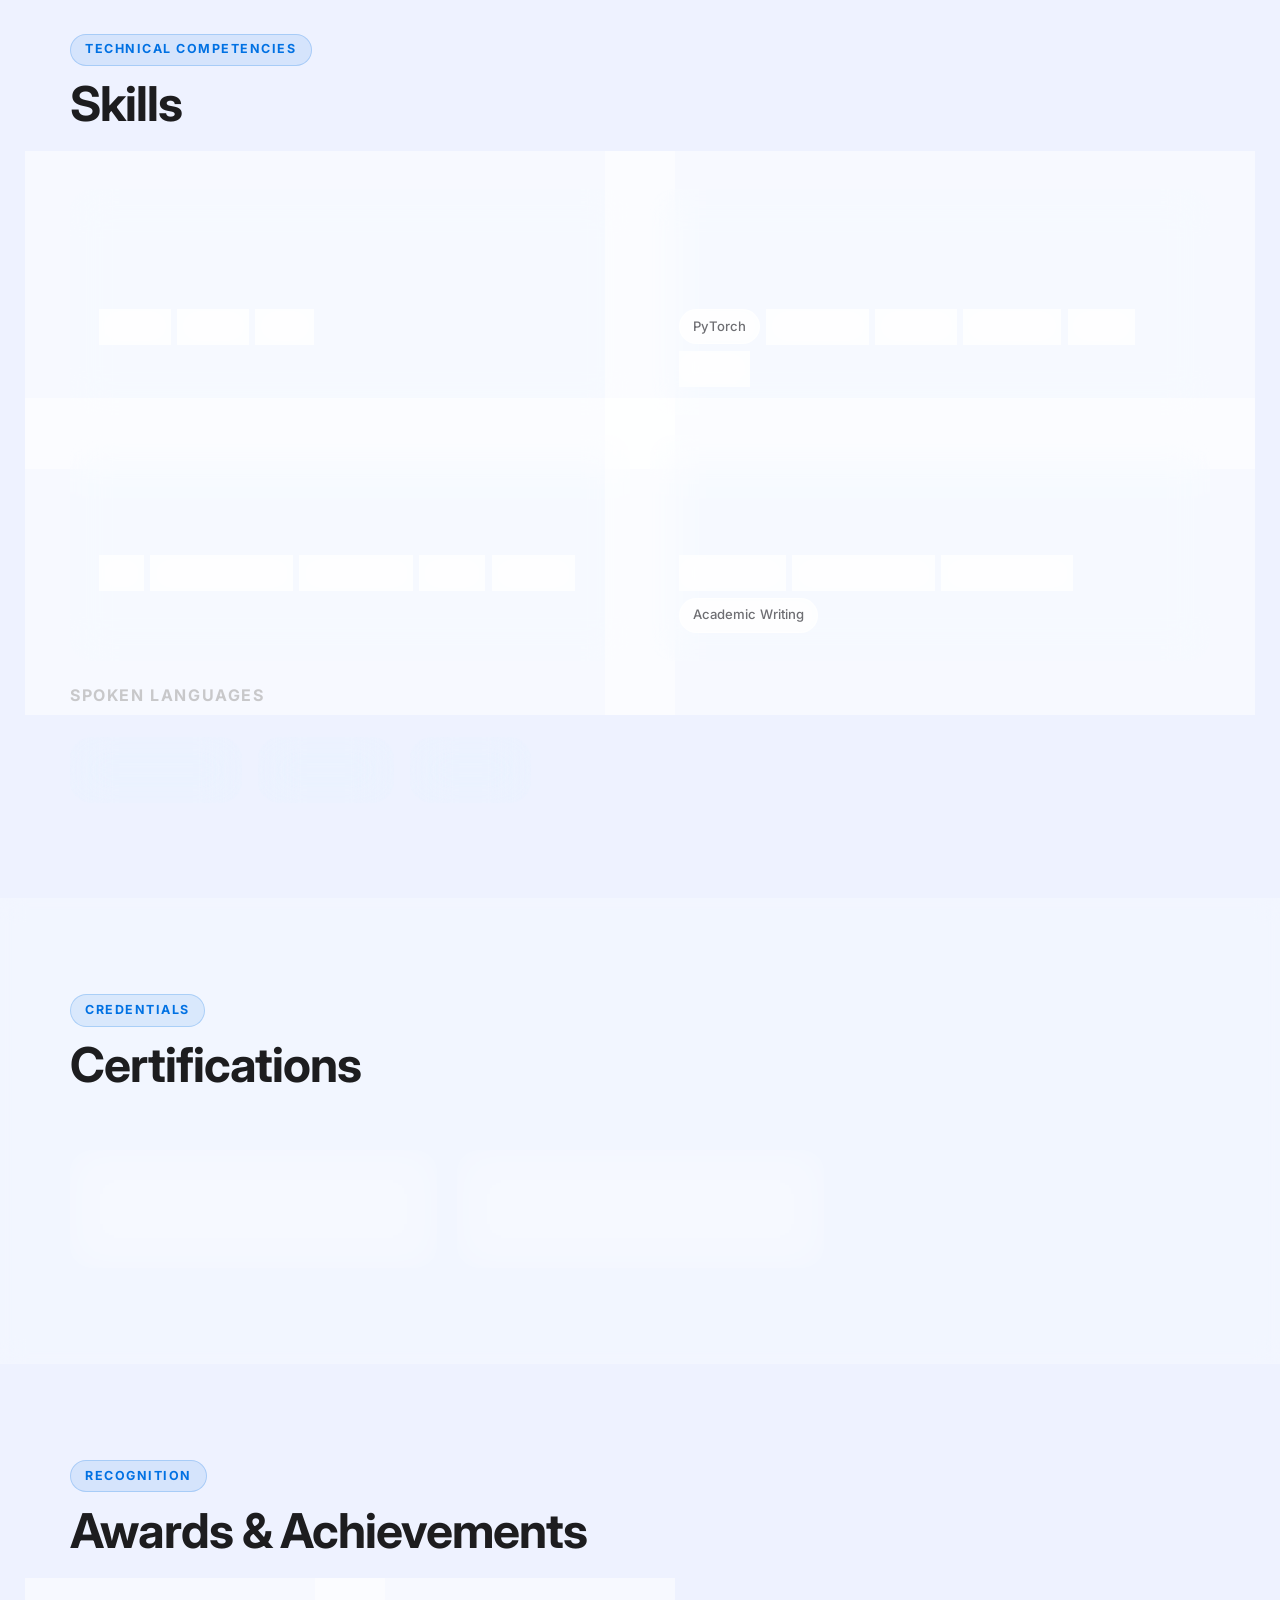
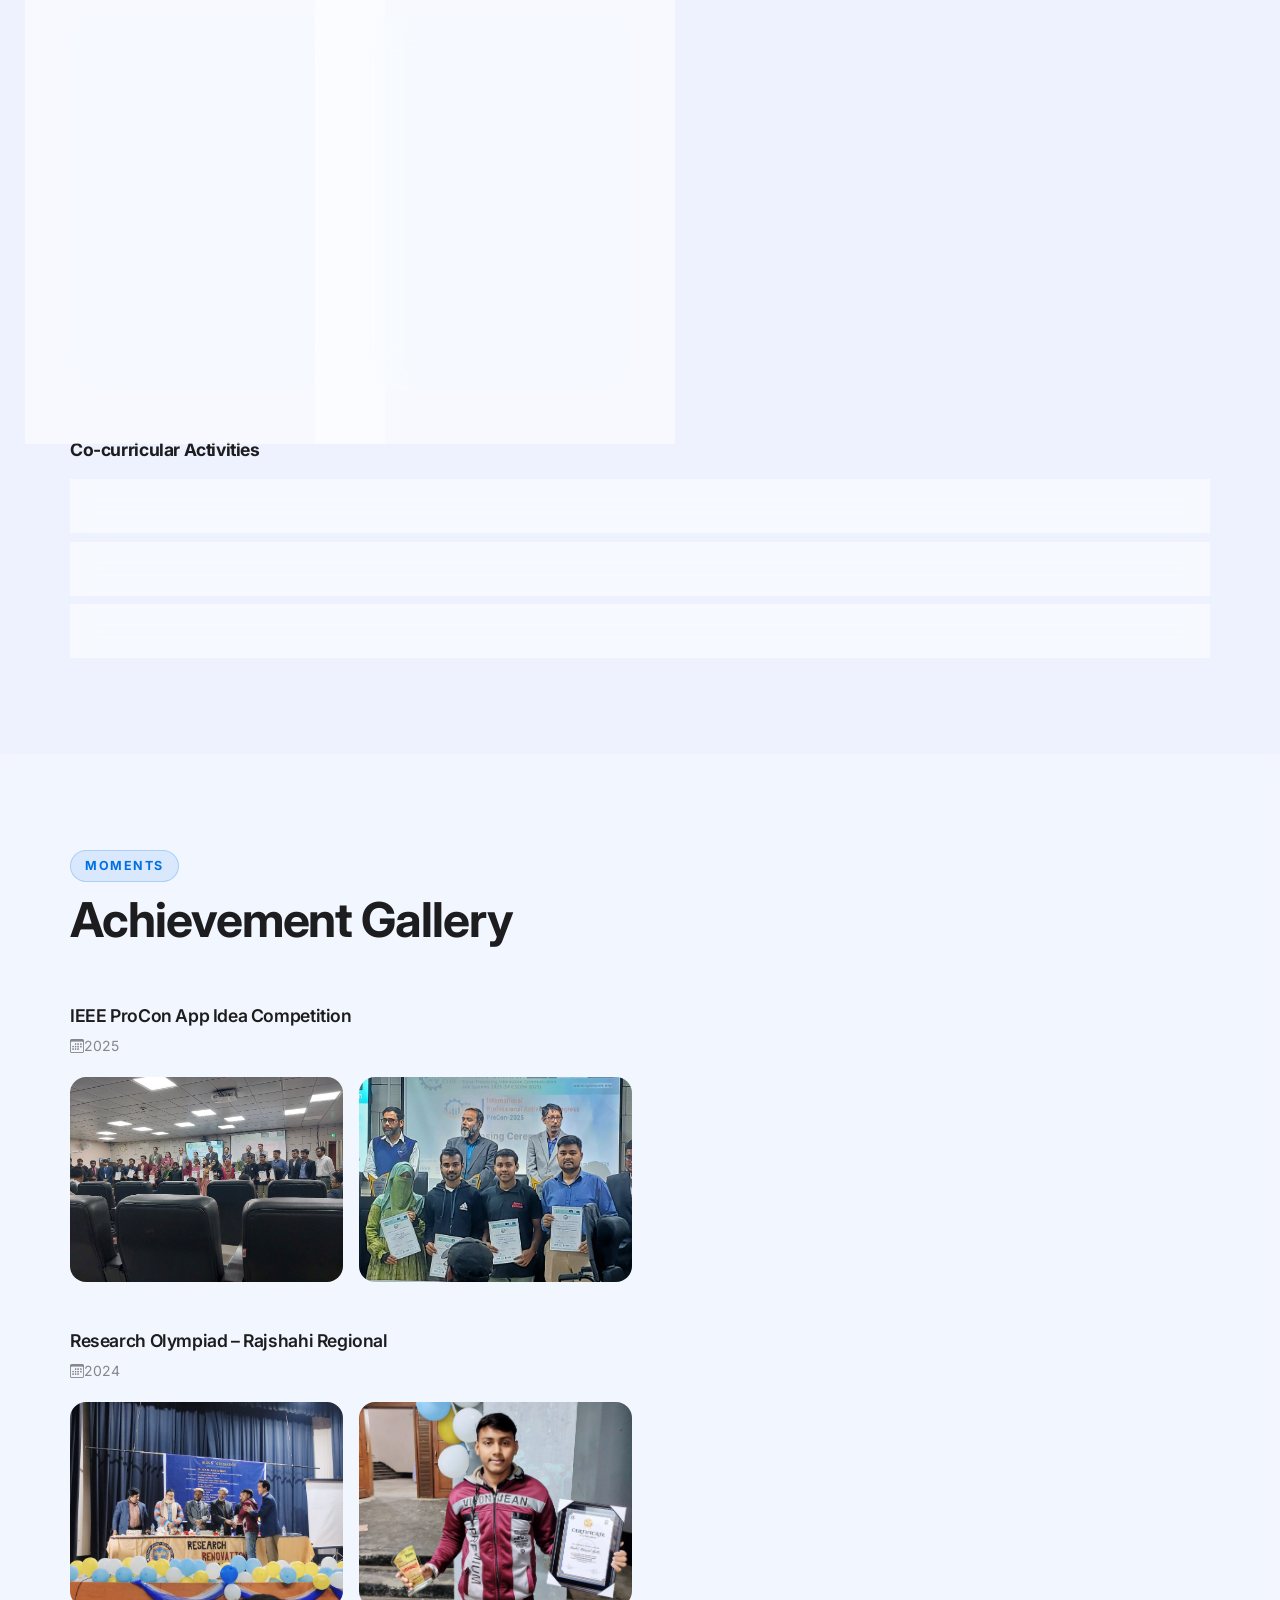
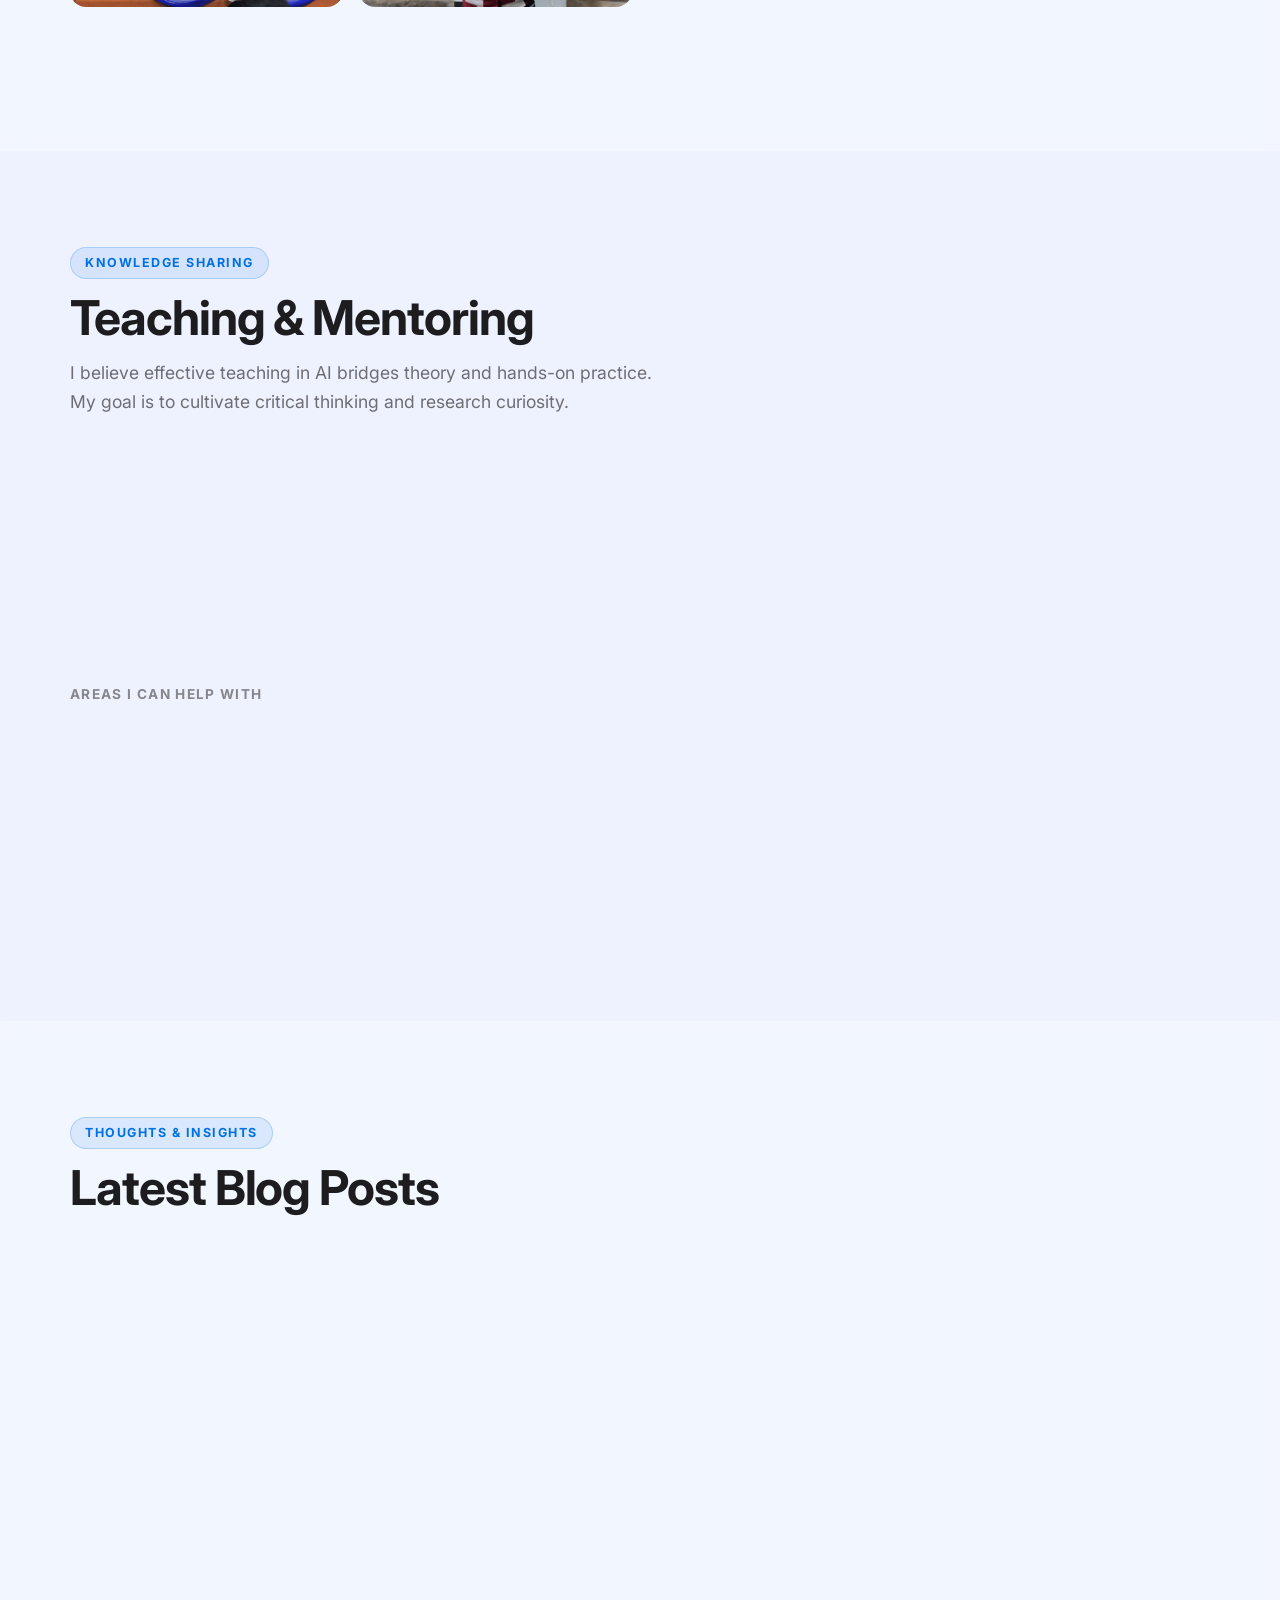
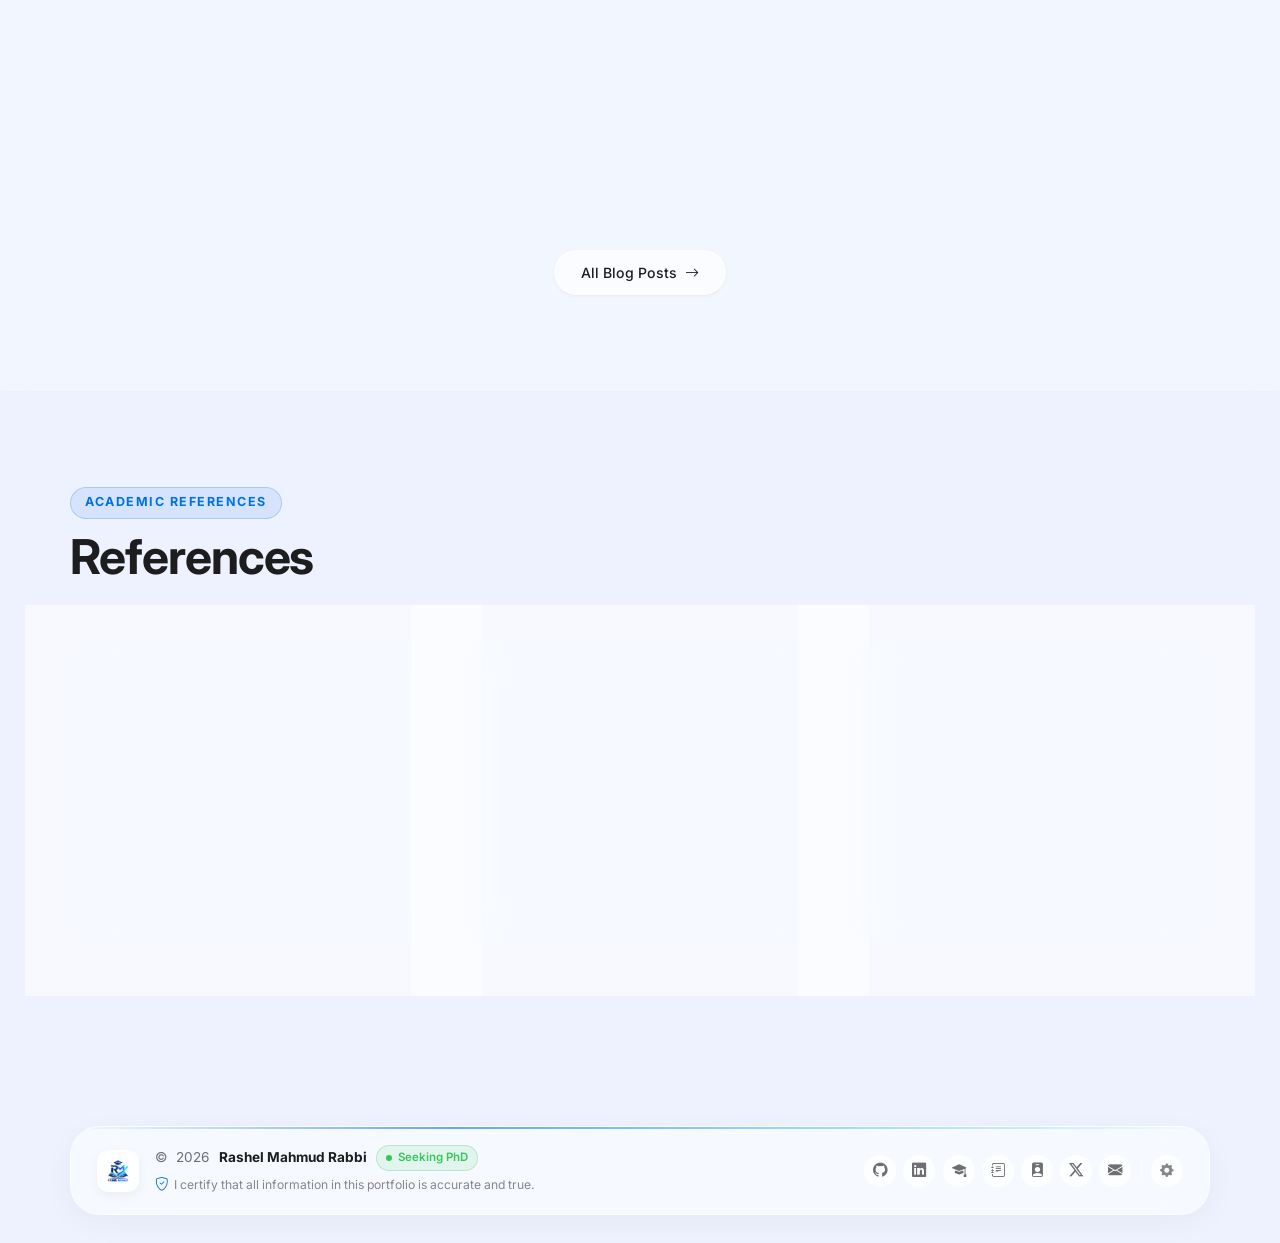
==== commit 5ec2a97b: "feat(research): modernize research interests section with balanced 3-col grid, interactive 3D tilt, " ====
--- a/index.html
+++ b/index.html
@@ -263,36 +263,42 @@
         <h2 class="section-title">Research Interests</h2>
         <p class="section-desc">Pushing the frontiers of AI in healthcare and remote sensing with interpretable, efficient deep learning.</p>
       </div>
-              <div class="research-grid" id="researchGrid">
+        <div class="research-grid" id="researchGrid">
           <div class="glass-card research-card reveal">
             <div class="research-icon"><i class="bi bi-eye"></i></div>
             <h4>Computer Vision</h4>
             <p>Image classification, object detection, segmentation</p>
+            <span class="research-card-badge"><i class="bi bi-cpu"></i> Vision AI</span>
           </div>
           <div class="glass-card research-card reveal reveal-delay-1">
             <div class="research-icon"><i class="bi bi-heart-pulse"></i></div>
             <h4>Medical Image Analysis</h4>
             <p>AI-driven diagnostics, histology, radiology imaging</p>
+            <span class="research-card-badge"><i class="bi bi-activity"></i> Healthcare</span>
           </div>
           <div class="glass-card research-card reveal reveal-delay-2">
             <div class="research-icon"><i class="bi bi-diagram-3"></i></div>
             <h4>Deep Learning</h4>
             <p>CNN, Transformer, LSTM architectures</p>
+            <span class="research-card-badge"><i class="bi bi-layers"></i> Architectures</span>
           </div>
           <div class="glass-card research-card reveal">
             <div class="research-icon"><i class="bi bi-lightbulb"></i></div>
             <h4>Explainable AI</h4>
             <p>LIME, SHAP, model interpretability</p>
+            <span class="research-card-badge"><i class="bi bi-shield-check"></i> Interpretability</span>
           </div>
           <div class="glass-card research-card reveal reveal-delay-1">
             <div class="research-icon"><i class="bi bi-globe"></i></div>
             <h4>Remote Sensing</h4>
             <p>Satellite image processing and analysis</p>
+            <span class="research-card-badge"><i class="bi bi-satellite"></i> Geospatial</span>
           </div>
           <div class="glass-card research-card reveal reveal-delay-2">
             <div class="research-icon"><i class="bi bi-chat-text"></i></div>
             <h4>Natural Language Processing</h4>
             <p>Text classification, information extraction</p>
+            <span class="research-card-badge"><i class="bi bi-translate"></i> NLP &amp; LLM</span>
           </div>
         </div>
       </div>
--- a/assets/css/glass.css
+++ b/assets/css/glass.css
@@ -1047,31 +1047,164 @@
 /*  Research Interests  */
 .research-grid {
   display: grid;
-  grid-template-columns: repeat(auto-fit, minmax(240px, 1fr));
-  gap: 1.25rem;
+  grid-template-columns: repeat(3, 1fr);
+  gap: 1.5rem;
+  max-width: 1160px;
+  margin: 0 auto;
 }
 .research-card {
-  padding: 1.75rem;
+  padding: 2rem 1.75rem;
+  border-radius: var(--r-xl);
+  text-align: center;
+  position: relative;
+  overflow: hidden;
+  transition: all 0.35s cubic-bezier(0.2, 0.8, 0.2, 1);
+  display: flex;
+  flex-direction: column;
+  align-items: center;
+  justify-content: flex-start;
+  border: 1px solid var(--glass-border);
+  background: var(--glass-bg);
+  backdrop-filter: blur(20px);
+  -webkit-backdrop-filter: blur(20px);
+}
+.research-card::before {
+  content: '';
+  position: absolute;
+  top: 0;
+  left: 0;
+  right: 0;
+  height: 3px;
+  background: linear-gradient(90deg, transparent, var(--blue), transparent);
+  opacity: 0;
+  transition: opacity 0.3s ease;
+}
+.research-card:hover {
+  transform: translateY(-6px);
+  box-shadow: 0 16px 36px -10px rgba(0, 113, 227, 0.18), 0 0 0 1px var(--blue-border);
+  border-color: var(--blue-border);
+}
+.research-card:hover::before {
+  opacity: 1;
+}
+.research-card:nth-child(2):hover {
+  box-shadow: 0 16px 36px -10px rgba(191, 90, 242, 0.2), 0 0 0 1px rgba(191,90,242,0.3);
+  border-color: rgba(191,90,242,0.35);
+}
+.research-card:nth-child(2)::before {
+  background: linear-gradient(90deg, transparent, var(--purple), transparent);
+}
+.research-card:nth-child(3):hover {
+  box-shadow: 0 16px 36px -10px rgba(255, 149, 0, 0.2), 0 0 0 1px rgba(255,149,0,0.3);
+  border-color: rgba(255,149,0,0.35);
+}
+.research-card:nth-child(3)::before {
+  background: linear-gradient(90deg, transparent, var(--orange), transparent);
+}
+.research-card:nth-child(4):hover {
+  box-shadow: 0 16px 36px -10px rgba(52, 199, 89, 0.2), 0 0 0 1px rgba(52,199,89,0.3);
+  border-color: rgba(52,199,89,0.35);
+}
+.research-card:nth-child(4)::before {
+  background: linear-gradient(90deg, transparent, var(--green), transparent);
+}
+.research-card:nth-child(5):hover {
+  box-shadow: 0 16px 36px -10px rgba(90, 200, 250, 0.2), 0 0 0 1px rgba(90,200,250,0.3);
+  border-color: rgba(90,200,250,0.35);
+}
+.research-card:nth-child(5)::before {
+  background: linear-gradient(90deg, transparent, var(--teal), transparent);
+}
+.research-card:nth-child(6):hover {
+  box-shadow: 0 16px 36px -10px rgba(255, 45, 85, 0.2), 0 0 0 1px rgba(255,45,85,0.3);
+  border-color: rgba(255,45,85,0.35);
+}
+.research-card:nth-child(6)::before {
+  background: linear-gradient(90deg, transparent, var(--pink), transparent);
+}
+.research-icon {
+  width: 60px;
+  height: 60px;
   border-radius: var(--r-lg);
-  text-align: center;
-}
-.research-icon {
-  width: 52px; height: 52px;
-  border-radius: var(--r-md);
-  display: flex; align-items: center; justify-content: center;
-  font-size: 1.5rem;
-  margin: 0 auto 1.25rem;
+  display: flex;
+  align-items: center;
+  justify-content: center;
+  font-size: 1.65rem;
+  margin: 0 auto 1.35rem;
   background: var(--blue-bg);
   color: var(--blue);
   border: 1px solid var(--blue-border);
-}
-.research-card:nth-child(2) .research-icon { background: var(--purple-bg); color: var(--purple); border-color: rgba(191,90,242,0.22); }
-.research-card:nth-child(3) .research-icon { background: var(--orange-bg); color: var(--orange); border-color: rgba(255,149,0,0.22); }
-.research-card:nth-child(4) .research-icon { background: var(--green-bg);  color: var(--green);  border-color: rgba(52,199,89,0.22); }
-.research-card:nth-child(5) .research-icon { background: var(--teal-bg, rgba(90, 200, 250, 0.1));  color: var(--teal);  border-color: rgba(90, 200, 250, 0.22); }
-.research-card:nth-child(6) .research-icon { background: var(--pink-bg, rgba(255, 45, 85, 0.1));  color: var(--pink);  border-color: rgba(255, 45, 85, 0.22); }
-.research-card h4 { font-size: 1rem; margin-bottom: 0.5rem; }
-.research-card p  { font-size: 0.9rem; color: var(--text-2); margin: 0; }
+  transition: all 0.3s cubic-bezier(0.34, 1.56, 0.64, 1);
+  box-shadow: 0 4px 12px rgba(0, 113, 227, 0.1);
+}
+.research-card:hover .research-icon {
+  transform: scale(1.12) rotate(4deg);
+}
+.research-card:nth-child(2) .research-icon {
+  background: var(--purple-bg);
+  color: var(--purple);
+  border-color: rgba(191,90,242,0.25);
+  box-shadow: 0 4px 12px rgba(191,90,242,0.12);
+}
+.research-card:nth-child(3) .research-icon {
+  background: var(--orange-bg);
+  color: var(--orange);
+  border-color: rgba(255,149,0,0.25);
+  box-shadow: 0 4px 12px rgba(255,149,0,0.12);
+}
+.research-card:nth-child(4) .research-icon {
+  background: var(--green-bg);
+  color: var(--green);
+  border-color: rgba(52,199,89,0.25);
+  box-shadow: 0 4px 12px rgba(52,199,89,0.12);
+}
+.research-card:nth-child(5) .research-icon {
+  background: var(--teal-bg, rgba(90, 200, 250, 0.1));
+  color: var(--teal);
+  border-color: rgba(90, 200, 250, 0.25);
+  box-shadow: 0 4px 12px rgba(90,200,250,0.12);
+}
+.research-card:nth-child(6) .research-icon {
+  background: var(--pink-bg, rgba(255, 45, 85, 0.1));
+  color: var(--pink);
+  border-color: rgba(255, 45, 85, 0.25);
+  box-shadow: 0 4px 12px rgba(255,45,85,0.12);
+}
+.research-card h4 {
+  font-size: 1.15rem;
+  font-weight: 700;
+  margin-bottom: 0.65rem;
+  letter-spacing: -0.015em;
+  color: var(--text-1);
+}
+.research-card p {
+  font-size: 0.92rem;
+  color: var(--text-2);
+  line-height: 1.55;
+  margin: 0;
+  max-width: 290px;
+}
+.research-card-badge {
+  display: inline-flex;
+  align-items: center;
+  gap: 0.35rem;
+  font-size: 0.72rem;
+  font-weight: 600;
+  text-transform: uppercase;
+  letter-spacing: 0.05em;
+  padding: 0.25rem 0.65rem;
+  border-radius: 20px;
+  background: var(--surface-2);
+  color: var(--text-3);
+  margin-top: 1.15rem;
+  border: 1px solid var(--border);
+  transition: all 0.25s ease;
+}
+.research-card:hover .research-card-badge {
+  background: var(--surface-1);
+  color: var(--text-1);
+  border-color: var(--blue-border);
+}
 
 /*  Timeline (Experience / Education)  */
 .timeline { position: relative; }
@@ -2005,6 +2138,7 @@
   .contact-grid { grid-template-columns: 1fr; }
   .skills-grid { grid-template-columns: 1fr; }
   .teaching-roles { grid-template-columns: 1fr; }
+  .research-grid { grid-template-columns: repeat(2, 1fr); }
 }
 
 @media (max-width: 768px) {
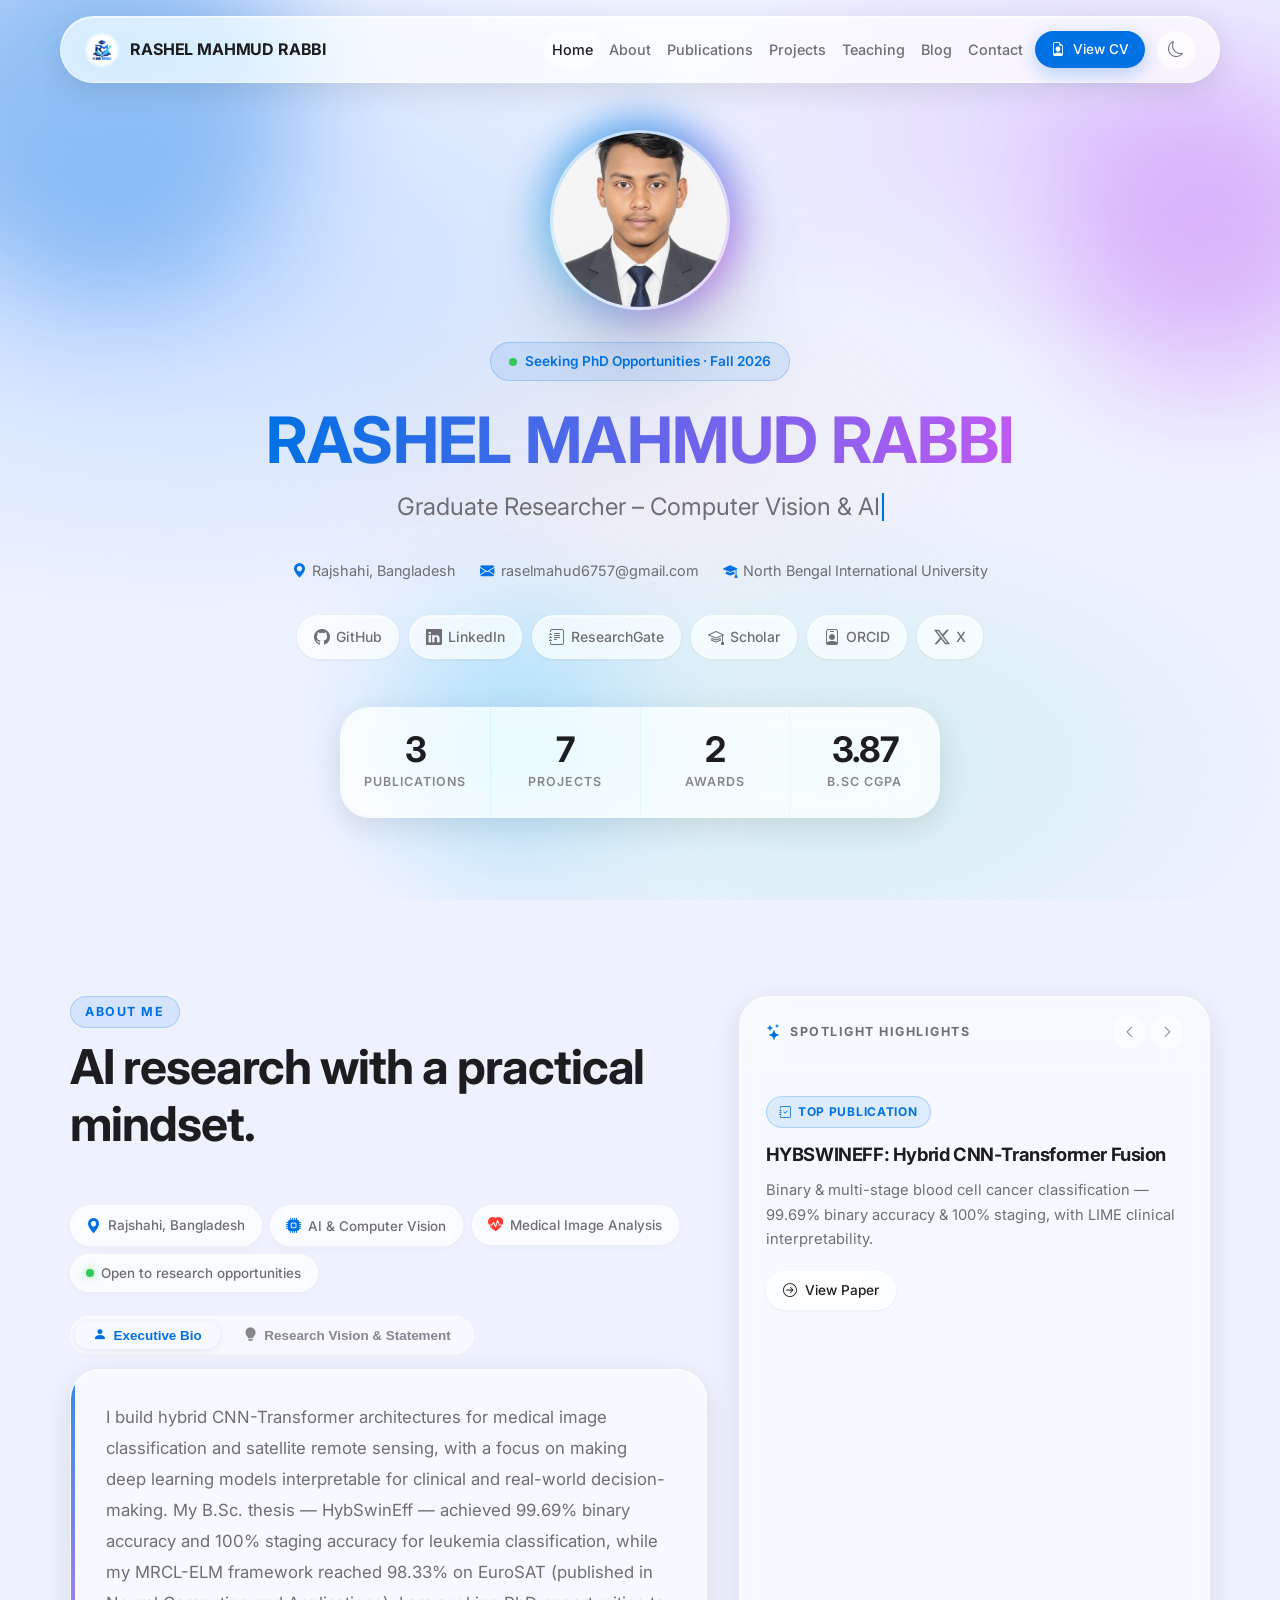
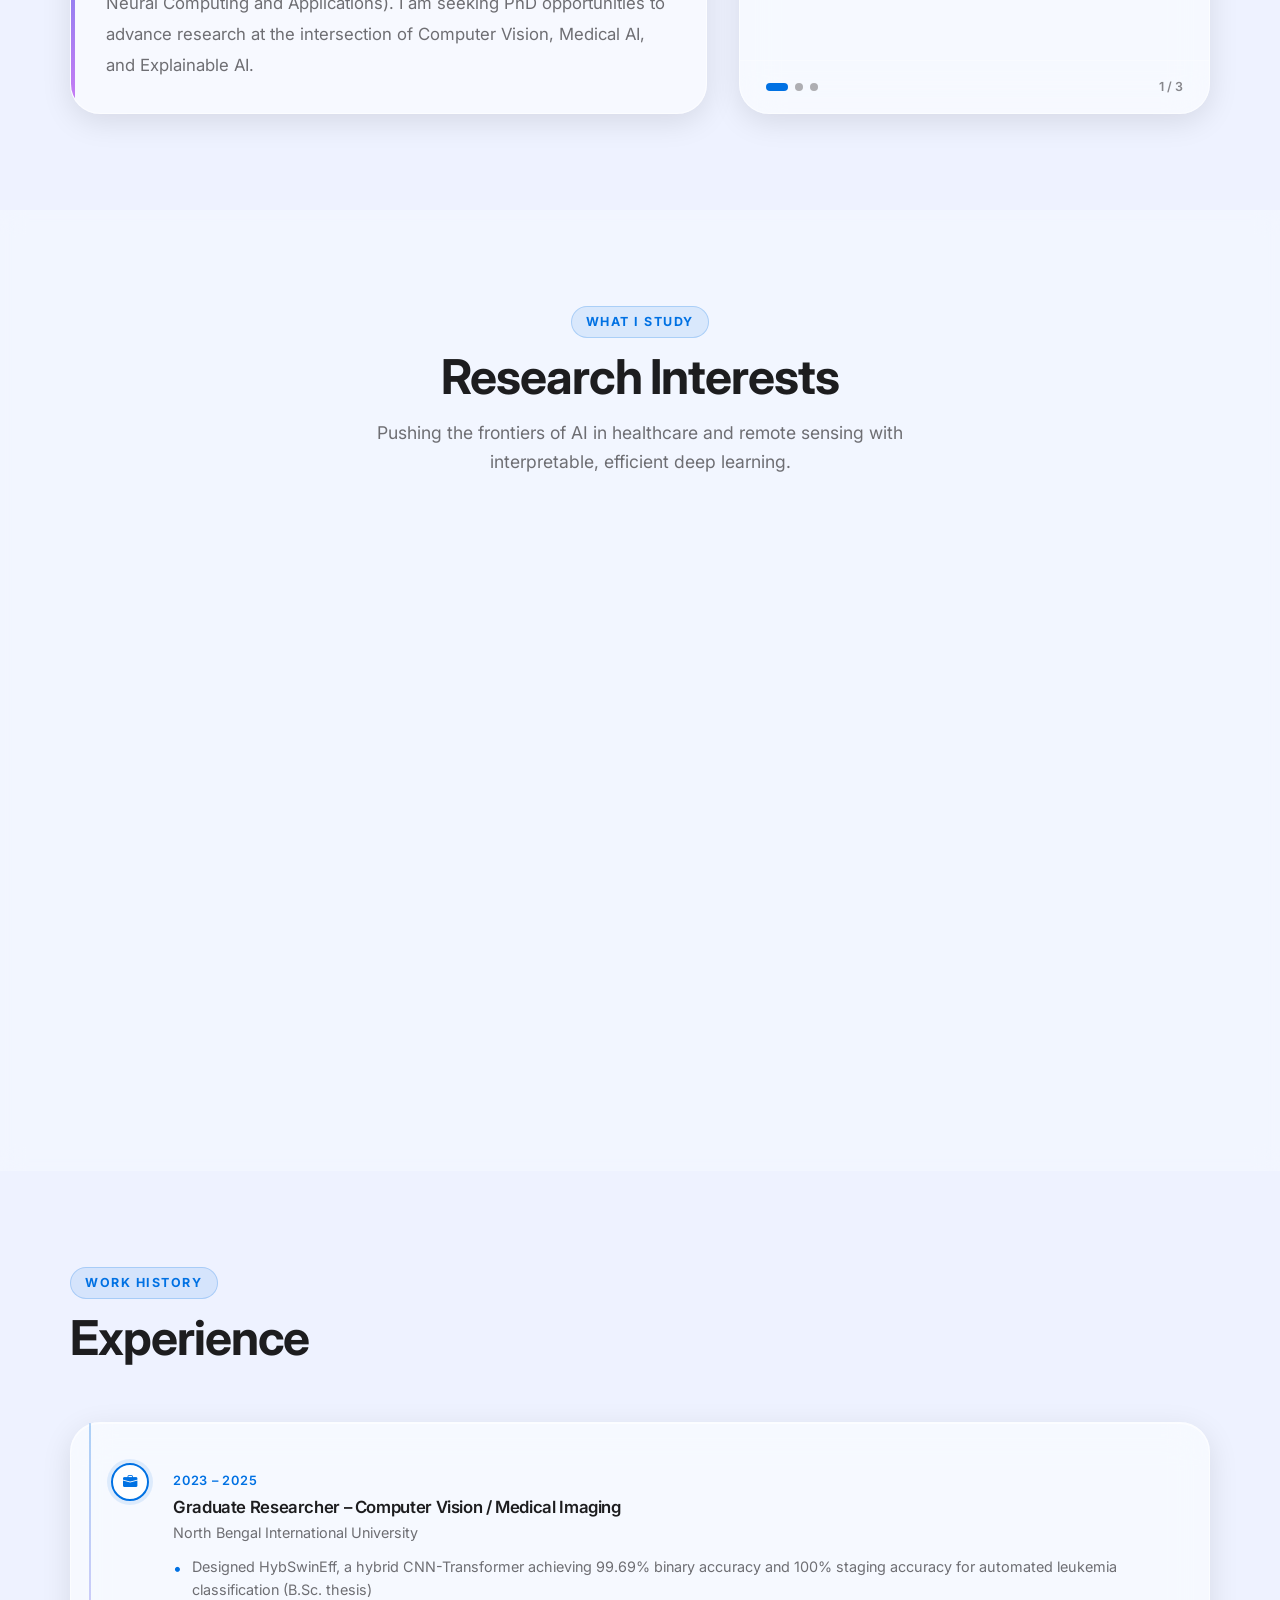
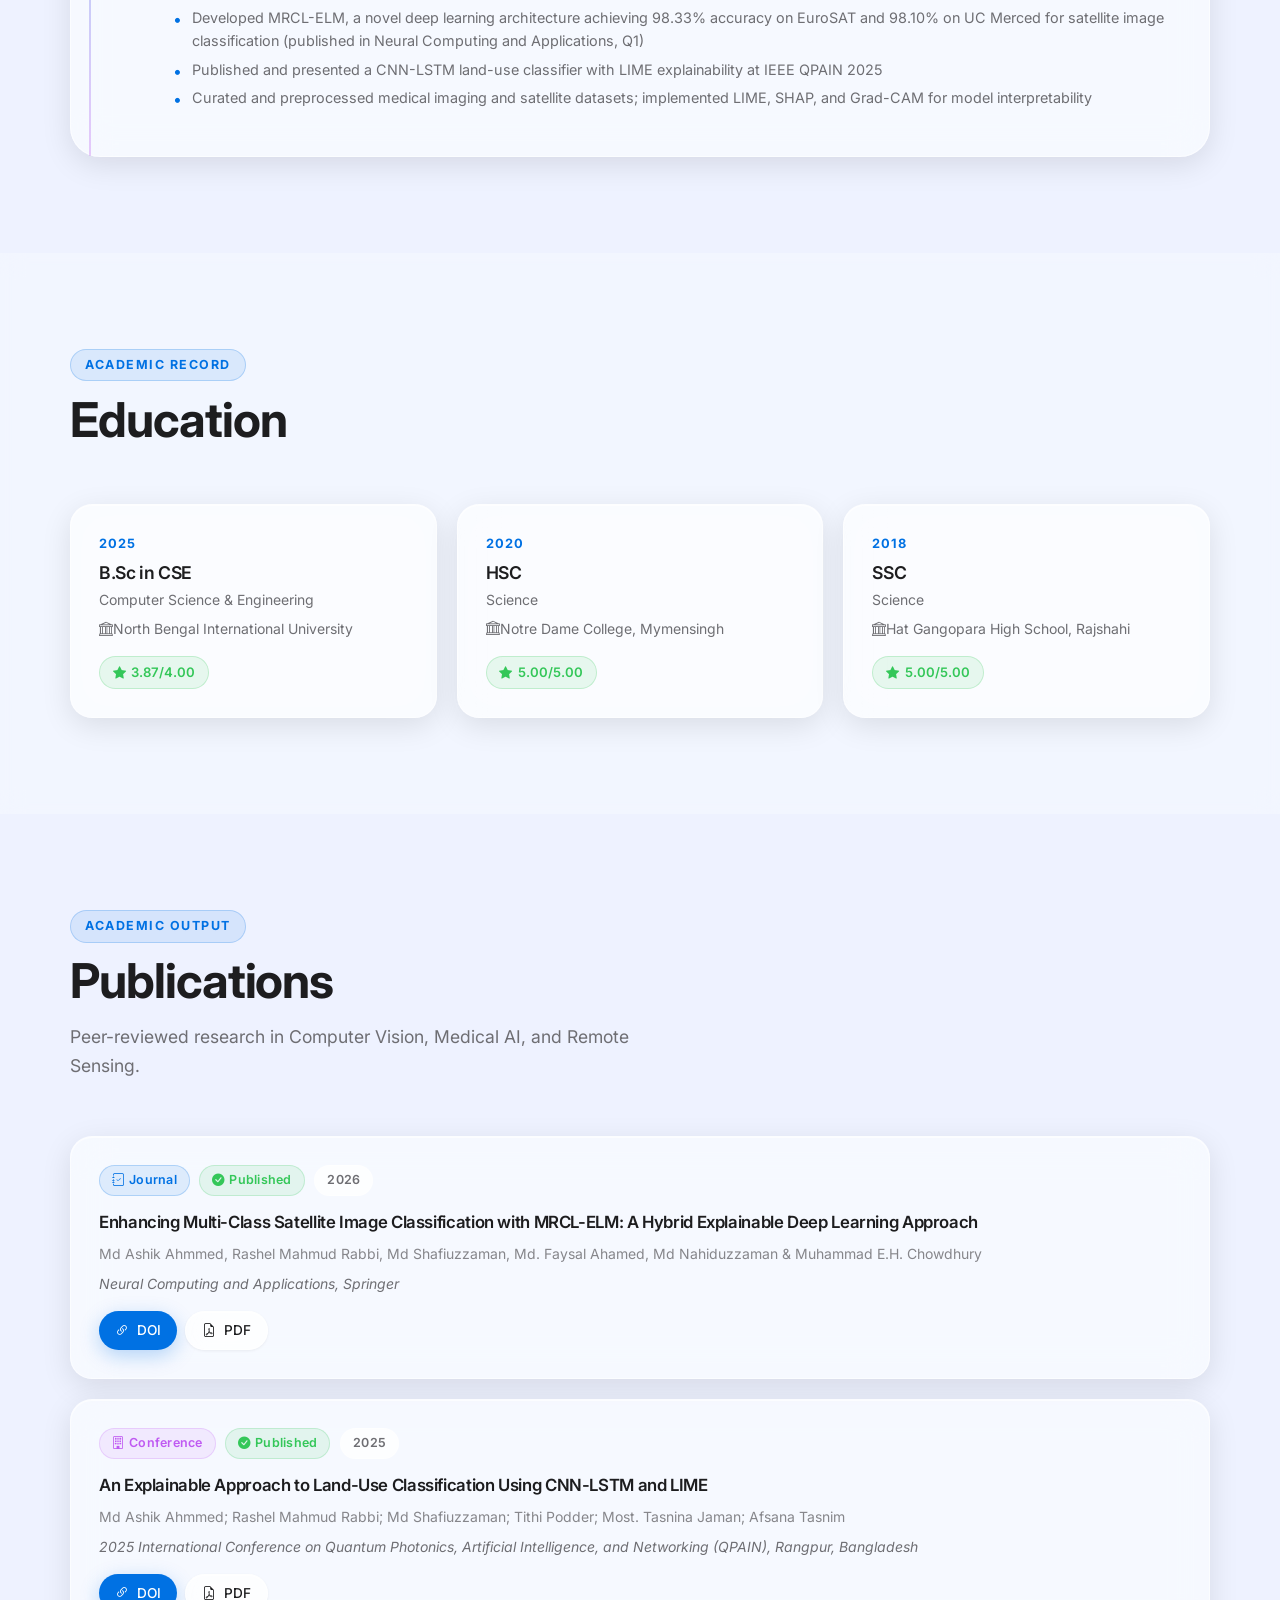
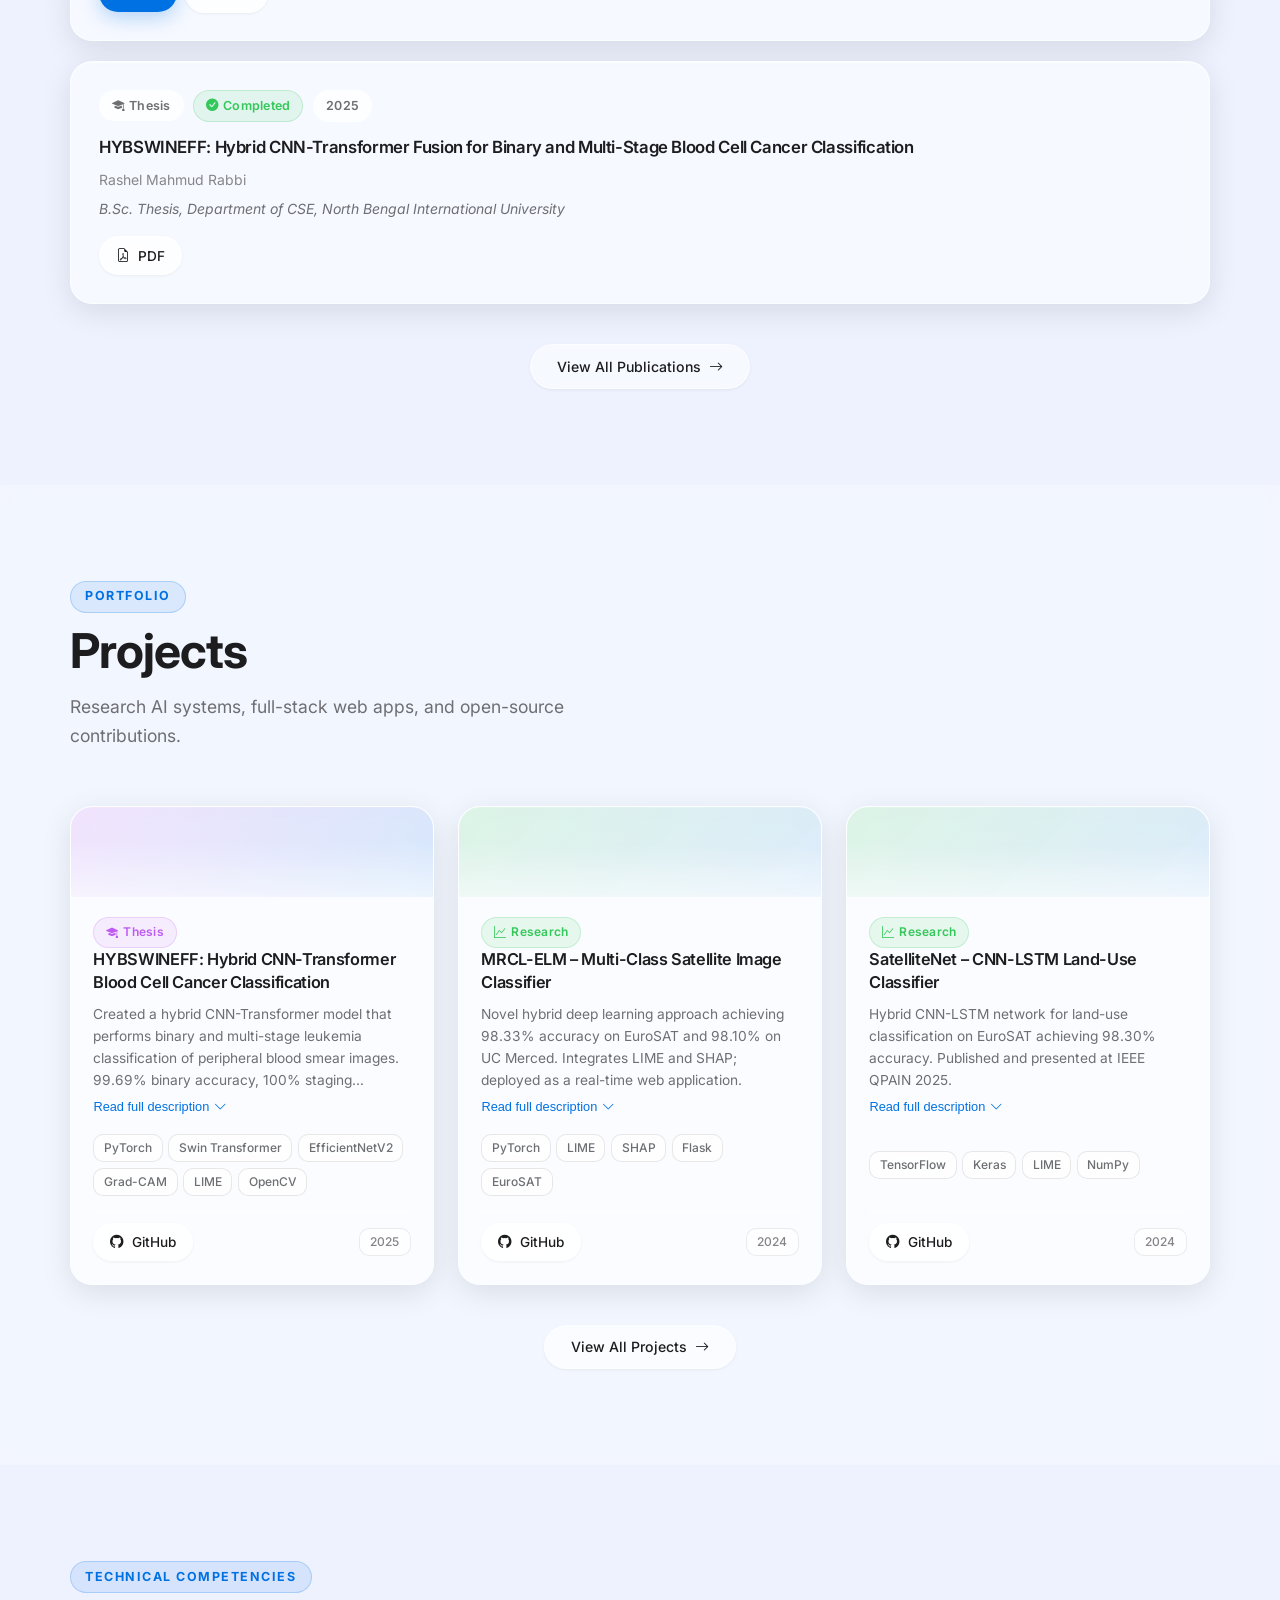
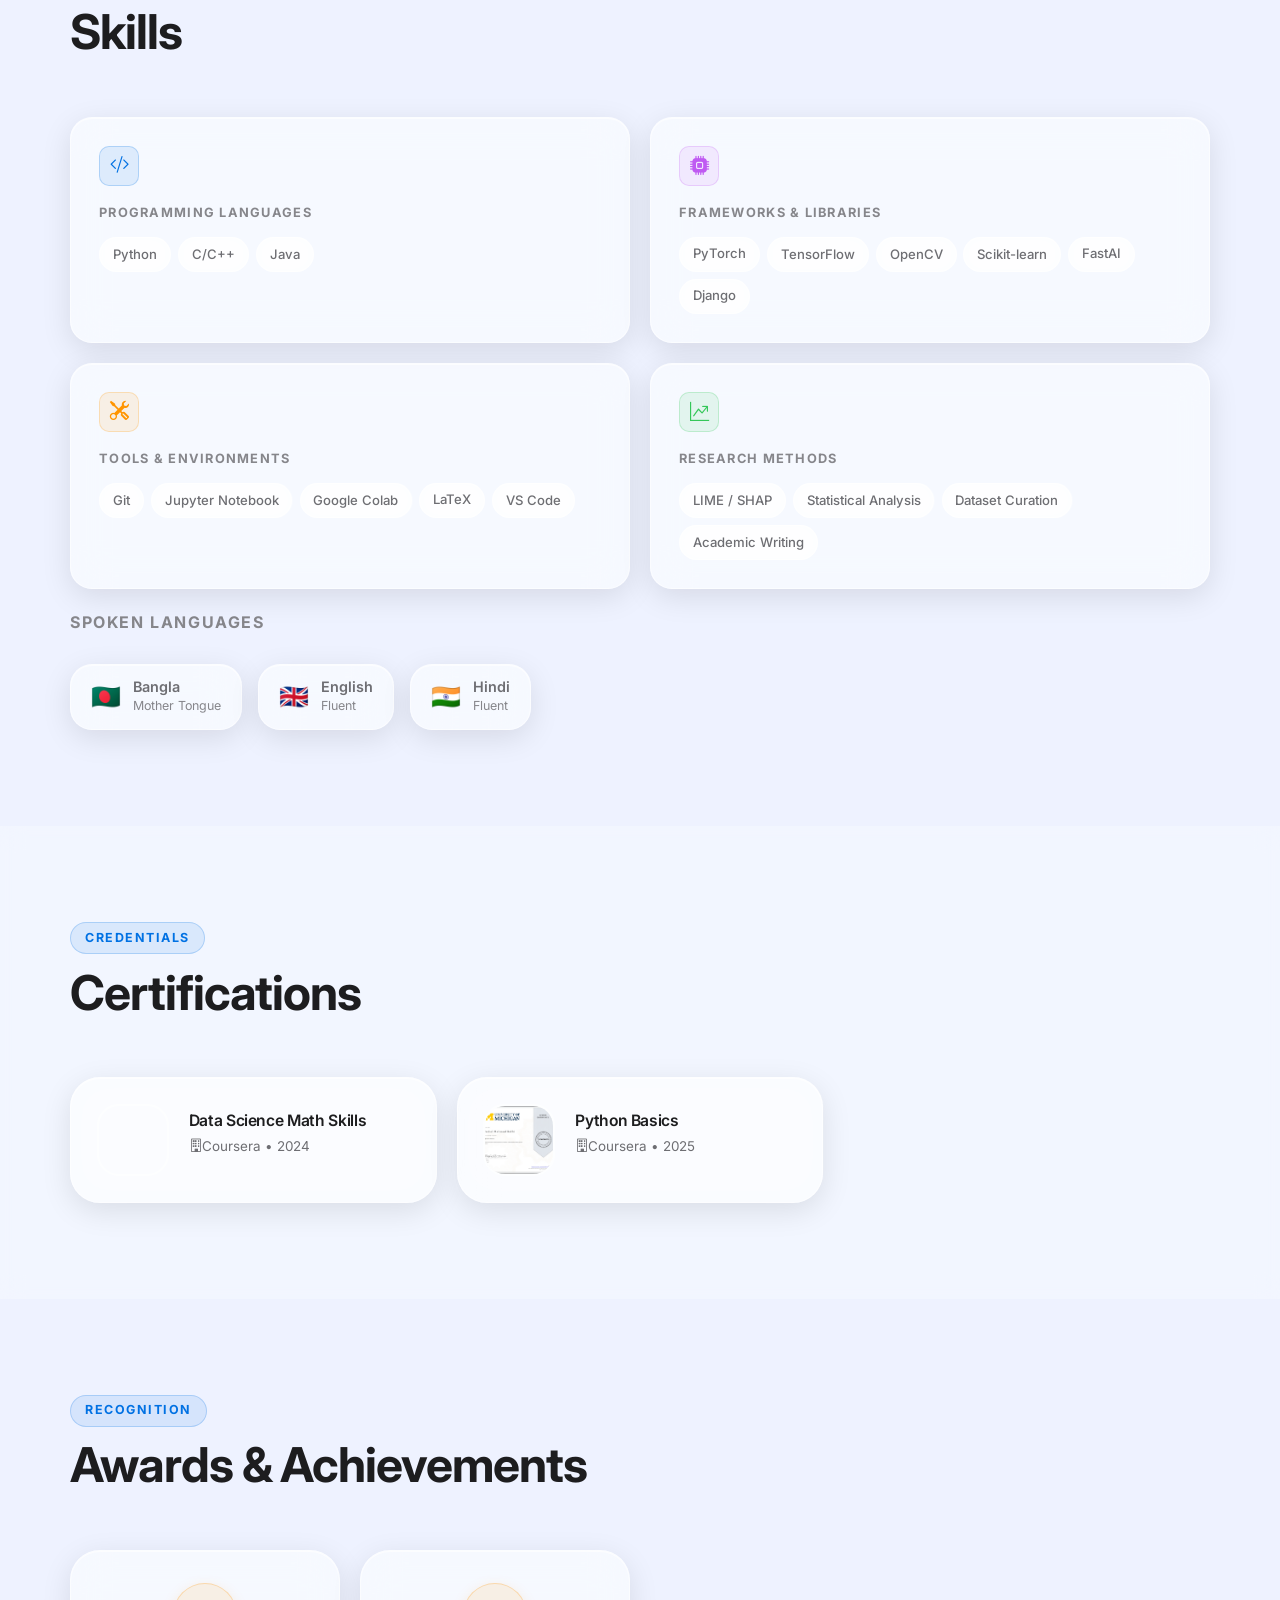
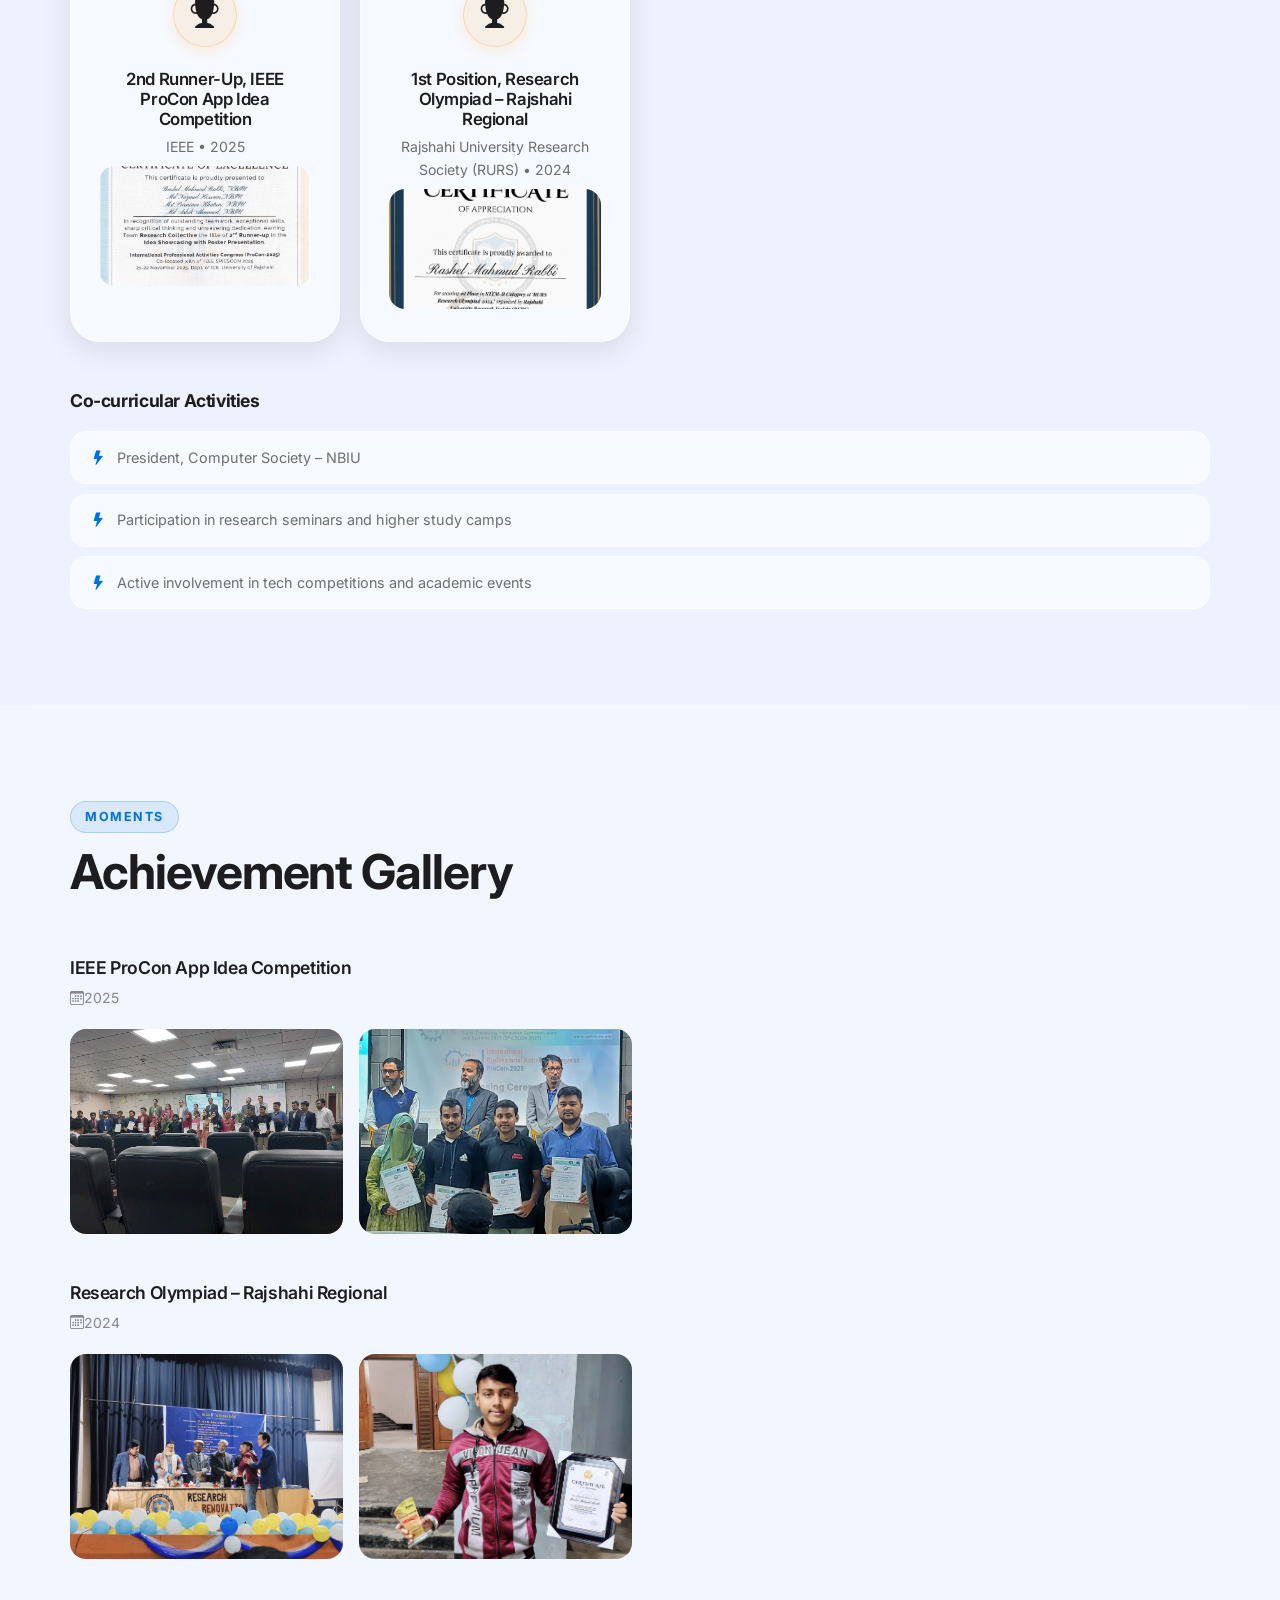
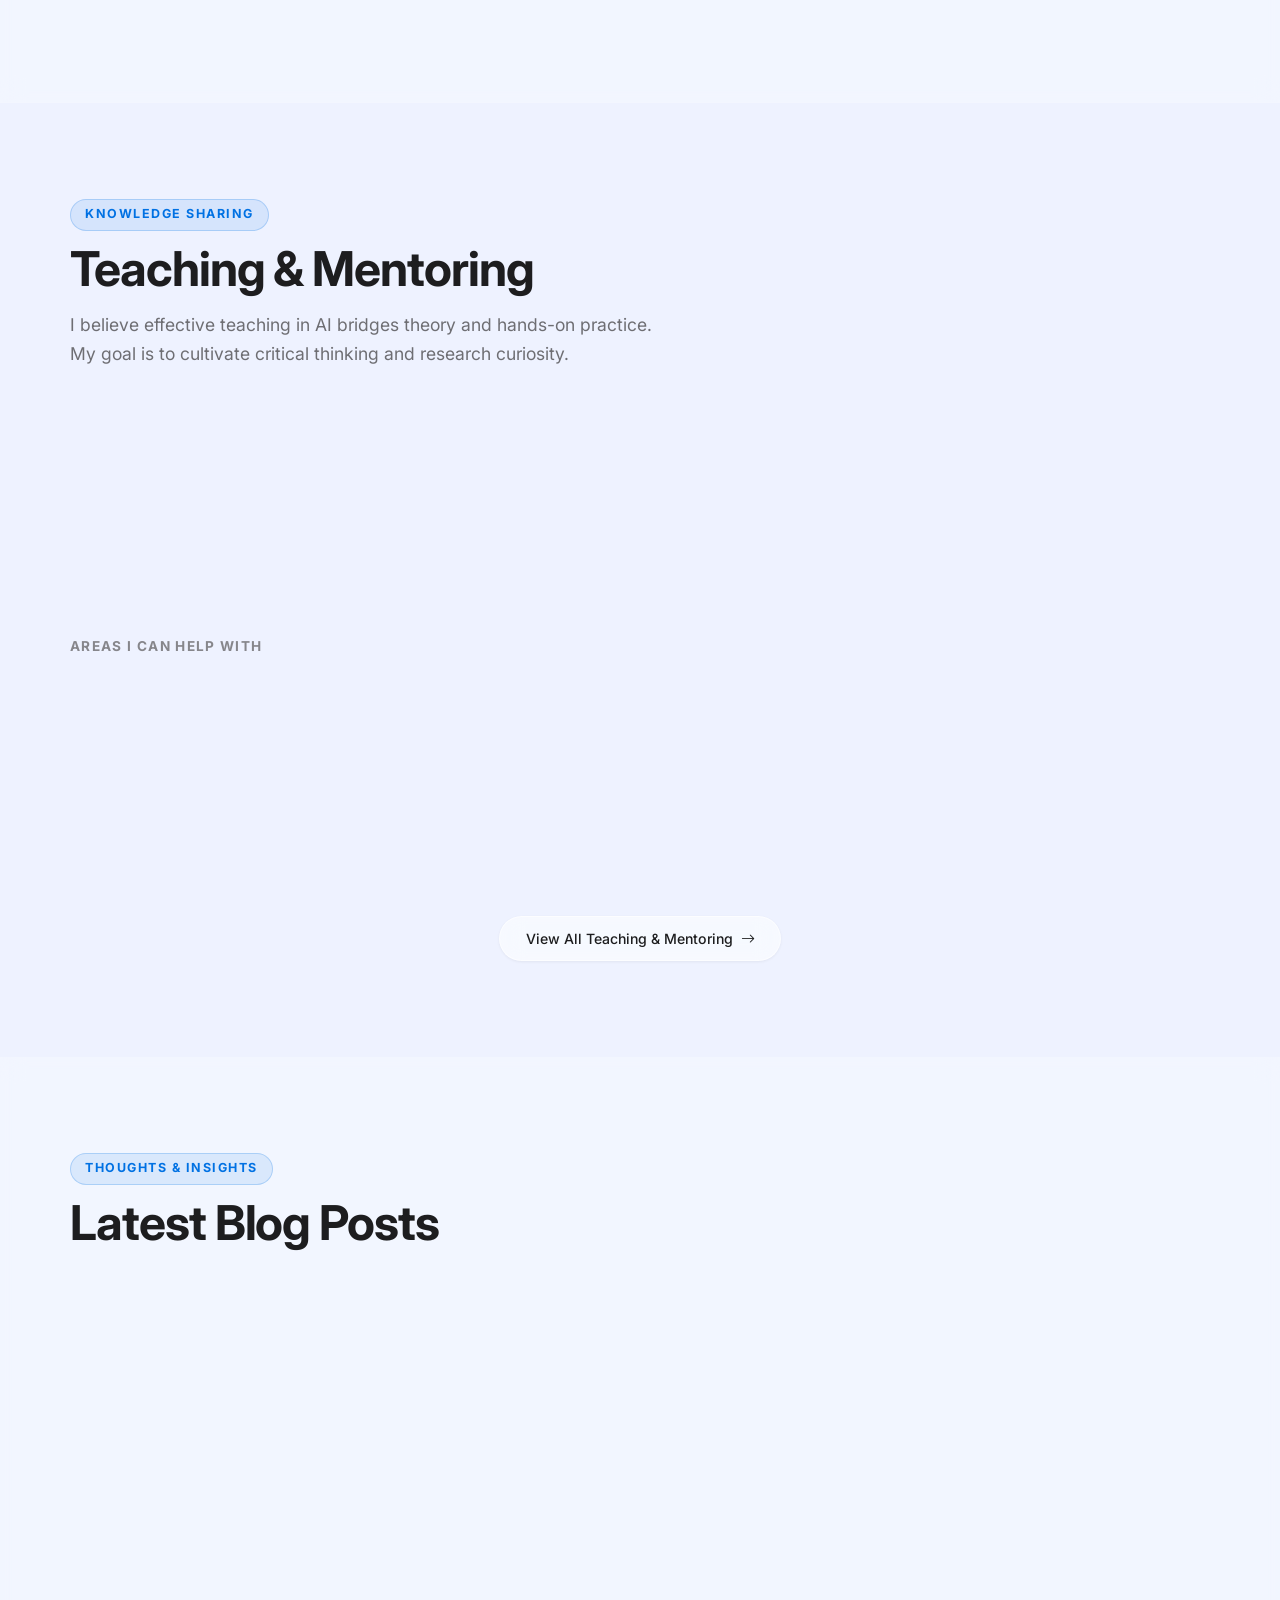
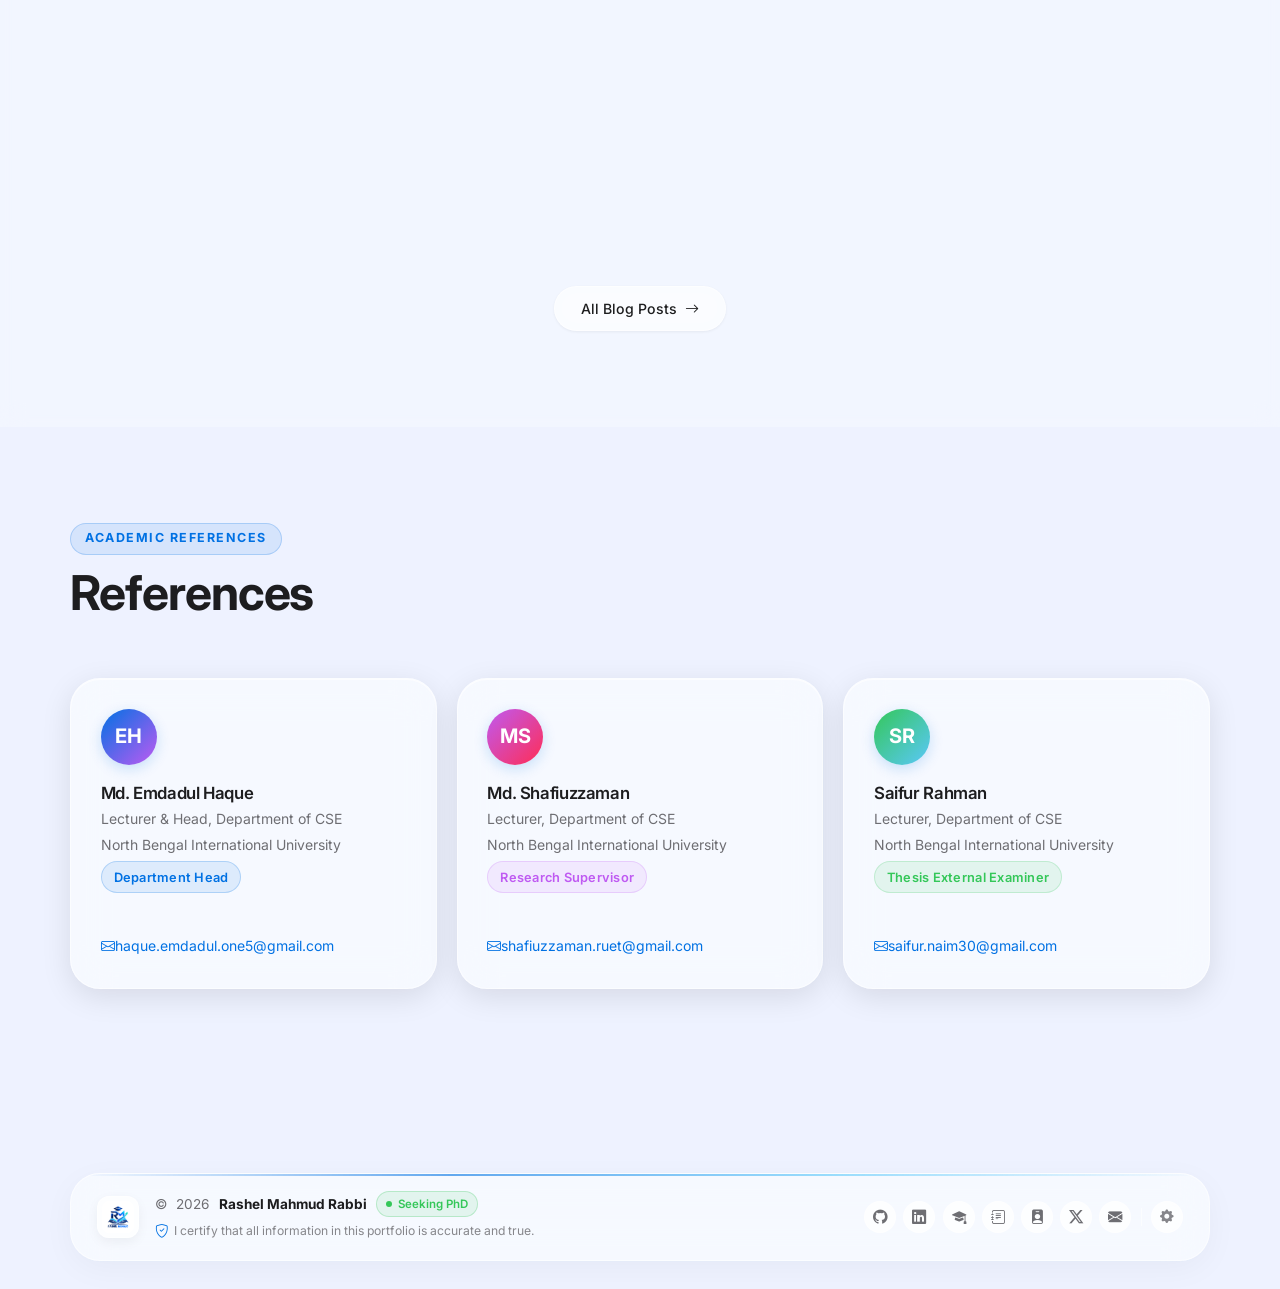
==== commit c8c9f073: "feat: standardize home page section previews and view-all buttons across all subpages" ====
--- a/index.html
+++ b/index.html
@@ -441,12 +441,6 @@
         <h2 class="section-title">Projects</h2>
         <p class="section-desc">Research AI systems, full-stack web apps, and open-source contributions.</p>
       </div>
-      <div class="project-filter reveal">
-        <button class="filter-btn active" data-filter="all">All</button>
-        <button class="filter-btn" data-filter="thesis">Thesis</button>
-        <button class="filter-btn" data-filter="research">Research</button>
-        <button class="filter-btn" data-filter="development">Development</button>
-      </div>
       <div class="project-grid" id="projectGrid">
         <!-- Thesis -->
         <div class="glass-card project-card reveal" data-category="thesis">
@@ -742,6 +736,9 @@
       </div>
       <div class="glass-panel reveal" style="margin-top:2rem;background:var(--blue-bg);border-color:var(--blue-border)">
         <p style="color:var(--text-2);margin:0"><i class="bi bi-chat-dots-fill me-2" style="color:var(--blue)"></i>I'm happy to help undergraduate and graduate students with research questions, project guidance, or academic writing in AI and Computer Vision. <a href="contact.html" style="color:var(--blue);font-weight:600">Get in touch →</a></p>
+      </div>
+      <div style="text-align:center;margin-top:2.5rem">
+        <a href="teaching.html" class="btn-view-all">View All Teaching &amp; Mentoring <i class="bi bi-arrow-right"></i></a>
       </div>
     </div>
   </section>
--- a/assets/css/glass.css
+++ b/assets/css/glass.css
@@ -249,15 +249,112 @@
   -webkit-backdrop-filter: var(--backdrop);
   border: 1px solid var(--glass-border);
   box-shadow: var(--shadow-md), var(--glass-inset);
-  border-radius: var(--r-lg);
+  border-radius: var(--r-xl);
   padding: 2rem;
+  position: relative;
+  overflow: hidden;
   transition:
-    transform 0.3s var(--ease-smooth),
-    box-shadow 0.3s ease;
+    transform 0.35s cubic-bezier(0.2, 0.8, 0.2, 1),
+    box-shadow 0.35s ease,
+    border-color 0.35s ease;
+}
+.glass-card::before {
+  content: '';
+  position: absolute;
+  top: 0;
+  left: 0;
+  right: 0;
+  height: 3px;
+  background: linear-gradient(90deg, transparent, var(--blue), transparent);
+  opacity: 0;
+  transition: opacity 0.35s ease;
+  pointer-events: none;
+  z-index: 2;
 }
 .glass-card:hover {
-  transform: translateY(-5px);
-  box-shadow: var(--shadow-lg), var(--glass-inset);
+  transform: translateY(-6px);
+  box-shadow: 0 16px 36px -10px rgba(0, 113, 227, 0.16), 0 0 0 1px var(--blue-border);
+  border-color: var(--blue-border);
+}
+.glass-card:hover::before {
+  opacity: 1;
+}
+
+/* Individual card accents for distinct sections */
+.edu-card::before {
+  background: linear-gradient(90deg, transparent, var(--blue), transparent);
+}
+.edu-card:hover {
+  border-color: var(--blue-border);
+  box-shadow: 0 16px 36px -10px rgba(0, 113, 227, 0.16), 0 0 0 1px var(--blue-border);
+}
+
+.pub-card::before {
+  background: linear-gradient(90deg, transparent, var(--purple), var(--blue), transparent);
+}
+.pub-card:hover {
+  border-color: rgba(191, 90, 242, 0.35);
+  box-shadow: 0 16px 36px -10px rgba(191, 90, 242, 0.18), 0 0 0 1px rgba(191, 90, 242, 0.25);
+}
+
+.project-card::before {
+  background: linear-gradient(90deg, transparent, var(--teal), var(--blue), transparent);
+}
+.project-card:hover {
+  border-color: var(--blue-border);
+  box-shadow: 0 18px 40px -10px rgba(0, 113, 227, 0.2), 0 0 0 1px var(--blue-border);
+}
+
+.cert-card::before {
+  background: linear-gradient(90deg, transparent, var(--green), transparent);
+}
+.cert-card:hover {
+  border-color: rgba(52, 199, 89, 0.35);
+  box-shadow: 0 16px 36px -10px rgba(52, 199, 89, 0.18), 0 0 0 1px rgba(52, 199, 89, 0.25);
+}
+
+.award-card::before {
+  background: linear-gradient(90deg, transparent, var(--orange), transparent);
+}
+.award-card:hover {
+  border-color: rgba(255, 149, 0, 0.35);
+  box-shadow: 0 16px 36px -10px rgba(255, 149, 0, 0.2), 0 0 0 1px rgba(255, 149, 0, 0.25);
+}
+
+.skill-group::before {
+  background: linear-gradient(90deg, transparent, var(--blue), var(--purple), transparent);
+}
+.skill-group:hover {
+  transform: translateY(-6px);
+  border-color: var(--blue-border);
+  box-shadow: 0 16px 36px -10px rgba(0, 113, 227, 0.16), 0 0 0 1px var(--blue-border);
+}
+.skill-group:hover::before {
+  opacity: 1;
+}
+
+.teaching-role-card::before {
+  background: linear-gradient(90deg, transparent, var(--blue), transparent);
+}
+.teaching-role-card:hover {
+  border-color: var(--blue-border);
+  box-shadow: 0 16px 36px -10px rgba(0, 113, 227, 0.16), 0 0 0 1px var(--blue-border);
+}
+
+.blog-card::before {
+  background: linear-gradient(90deg, transparent, var(--blue), var(--pink), transparent);
+}
+.blog-card:hover {
+  border-color: var(--blue-border);
+  box-shadow: 0 18px 40px -10px rgba(0, 113, 227, 0.18), 0 0 0 1px var(--blue-border);
+}
+
+.ref-card::before {
+  background: linear-gradient(90deg, transparent, var(--purple), transparent);
+}
+.ref-card:hover {
+  border-color: rgba(191, 90, 242, 0.35);
+  box-shadow: 0 16px 36px -10px rgba(191, 90, 242, 0.18), 0 0 0 1px rgba(191, 90, 242, 0.25);
 }
 
 .glass-panel {
@@ -1556,43 +1653,63 @@
 
 /*  Certifications  */
 .cert-grid { display: grid; grid-template-columns: repeat(auto-fill, minmax(300px, 1fr)); gap: 1.25rem; }
-.cert-card { padding: 1.5rem; border-radius: var(--r-lg); display: flex; align-items: center; gap: 1.25rem; }
+.cert-card {
+  padding: 1.6rem;
+  border-radius: var(--r-xl);
+  display: flex;
+  align-items: center;
+  gap: 1.25rem;
+  transition: all 0.35s cubic-bezier(0.2, 0.8, 0.2, 1);
+}
 .cert-thumb {
-  width: 68px; height: 68px;
-  border-radius: var(--r-md);
+  width: 72px; height: 72px;
+  border-radius: var(--r-lg);
   object-fit: cover;
   flex-shrink: 0;
   border: 2px solid var(--glass-border);
+  transition: transform 0.35s cubic-bezier(0.34, 1.56, 0.64, 1);
+}
+.cert-card:hover .cert-thumb {
+  transform: scale(1.08) rotate(2deg);
 }
 .cert-thumb-placeholder {
-  width: 68px; height: 68px;
-  border-radius: var(--r-md);
+  width: 72px; height: 72px;
+  border-radius: var(--r-lg);
   background: var(--blue-bg);
   display: flex; align-items: center; justify-content: center;
   font-size: 1.8rem;
   flex-shrink: 0;
   border: 1px solid var(--blue-border);
+  transition: transform 0.35s cubic-bezier(0.34, 1.56, 0.64, 1);
+}
+.cert-card:hover .cert-thumb-placeholder {
+  transform: scale(1.08) rotate(2deg);
 }
 .cert-info { flex: 1; min-width: 0; }
-.cert-title { font-size: 0.95rem; font-weight: 600; margin-bottom: 0.2rem; }
-.cert-issuer { font-size: 0.83rem; color: var(--text-2); margin-bottom: 0.7rem; }
+.cert-title { font-size: 0.98rem; font-weight: 600; margin-bottom: 0.25rem; }
+.cert-issuer { font-size: 0.84rem; color: var(--text-2); margin-bottom: 0.7rem; }
 .cert-links { display: flex; gap: 0.4rem; }
 
 /*  Awards  */
 .awards-grid { display: grid; grid-template-columns: repeat(auto-fill, minmax(260px, 1fr)); gap: 1.25rem; }
-.award-card { padding: 1.75rem; border-radius: var(--r-lg); text-align: center; }
+.award-card { padding: 2rem 1.75rem; border-radius: var(--r-xl); text-align: center; }
 .award-icon {
-  width: 60px; height: 60px;
+  width: 64px; height: 64px;
   border-radius: 50%;
   background: var(--orange-bg);
   border: 1px solid rgba(255,149,0,0.25);
   display: flex; align-items: center; justify-content: center;
-  font-size: 1.6rem;
-  margin: 0 auto 1.25rem;
-}
-.award-title { font-size: 1rem; font-weight: 600; margin-bottom: 0.35rem; }
-.award-org   { font-size: 0.875rem; color: var(--text-2); margin-bottom: 0.35rem; }
-.award-year  { font-size: 0.8rem; font-weight: 600; color: var(--orange); }
+  font-size: 1.75rem;
+  margin: 0 auto 1.35rem;
+  transition: transform 0.35s cubic-bezier(0.34, 1.56, 0.64, 1);
+  box-shadow: 0 4px 14px rgba(255,149,0,0.15);
+}
+.award-card:hover .award-icon {
+  transform: scale(1.15) rotate(6deg);
+}
+.award-title { font-size: 1.05rem; font-weight: 600; margin-bottom: 0.35rem; }
+.award-org   { font-size: 0.88rem; color: var(--text-2); margin-bottom: 0.35rem; }
+.award-year  { font-size: 0.82rem; font-weight: 600; color: var(--orange); }
 
 /*  Gallery  */
 .gallery-group { margin-bottom: 3rem; }
@@ -1729,18 +1846,24 @@
 
 /*  References  */
 .ref-grid { display: grid; grid-template-columns: repeat(auto-fill, minmax(280px, 1fr)); gap: 1.25rem; }
-.ref-card { padding: 1.75rem; border-radius: var(--r-lg); }
+.ref-card { padding: 1.85rem; border-radius: var(--r-xl); }
 .ref-avatar {
-  width: 52px; height: 52px;
+  width: 56px; height: 56px;
   border-radius: 50%;
   background: linear-gradient(135deg, var(--blue), var(--purple));
   display: flex; align-items: center; justify-content: center;
-  font-size: 1.2rem;
+  font-size: 1.25rem;
   font-weight: 700;
   color: #fff;
-  margin-bottom: 1rem;
-}
-.ref-name  { font-size: 1rem; font-weight: 600; margin-bottom: 0.25rem; }
+  margin-bottom: 1.15rem;
+  transition: transform 0.35s cubic-bezier(0.34, 1.56, 0.64, 1), box-shadow 0.3s ease;
+  box-shadow: 0 4px 14px rgba(0, 113, 227, 0.2);
+}
+.ref-card:hover .ref-avatar {
+  transform: scale(1.12) rotate(4deg);
+  box-shadow: 0 6px 18px rgba(191, 90, 242, 0.3);
+}
+.ref-name  { font-size: 1.05rem; font-weight: 600; margin-bottom: 0.25rem; }
 .ref-role  { font-size: 0.875rem; color: var(--text-2); margin-bottom: 0.2rem; }
 .ref-org   { font-size: 0.875rem; color: var(--text-2); margin-bottom: 0.3rem; }
 .ref-note  { font-size: 0.8rem; font-weight: 600; margin-bottom: 0.75rem; }
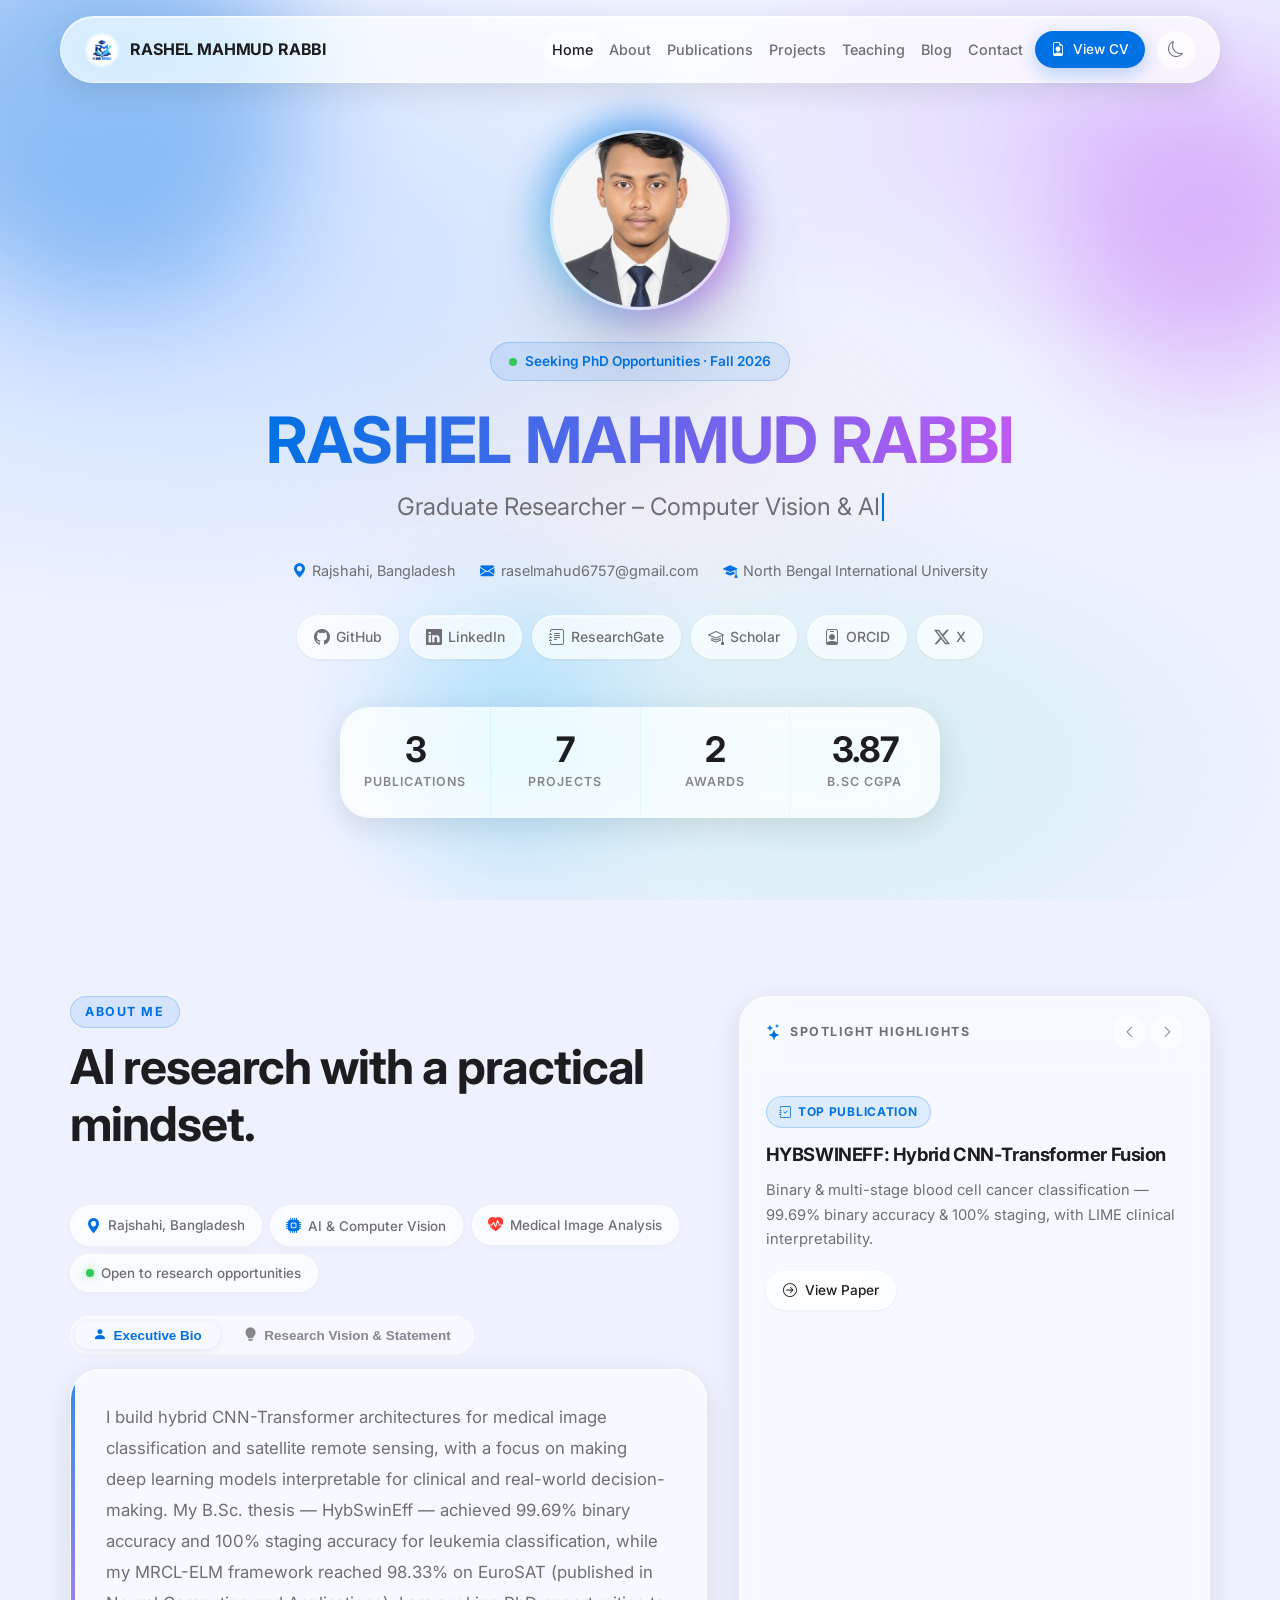
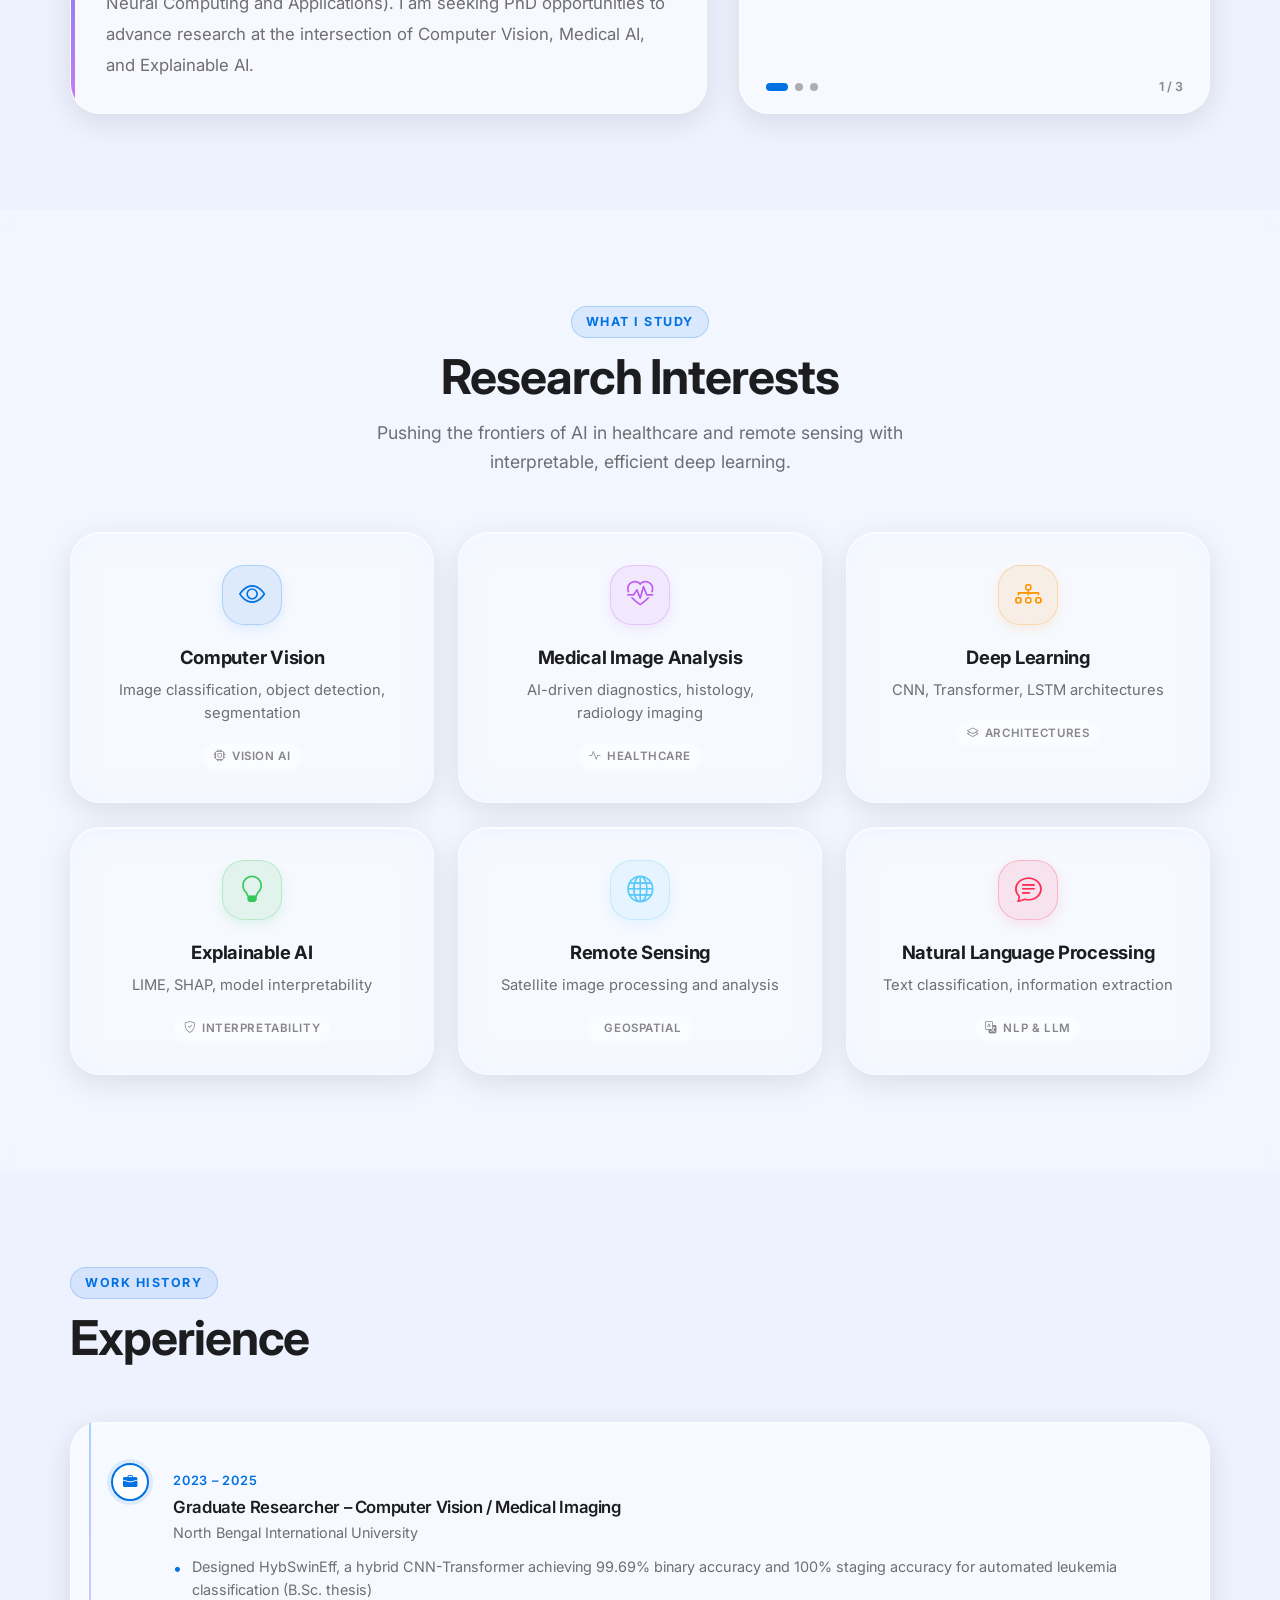
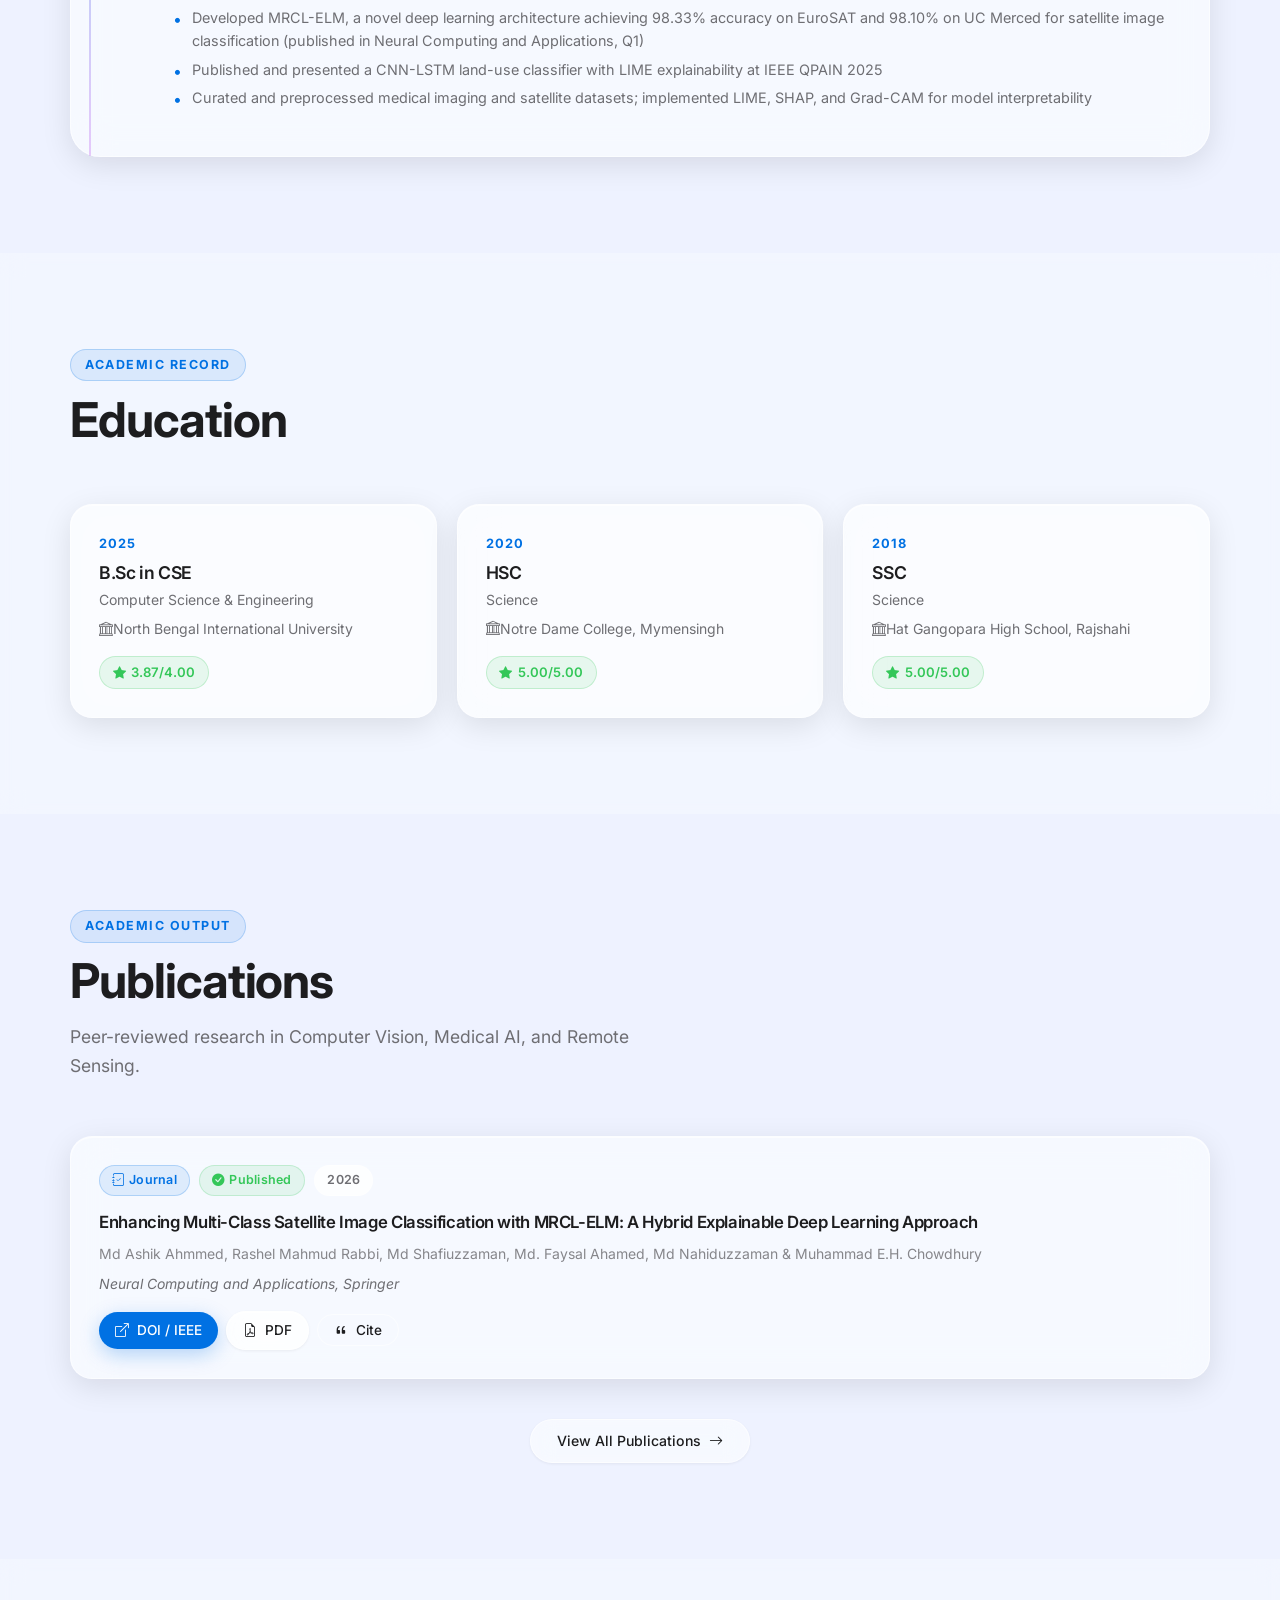
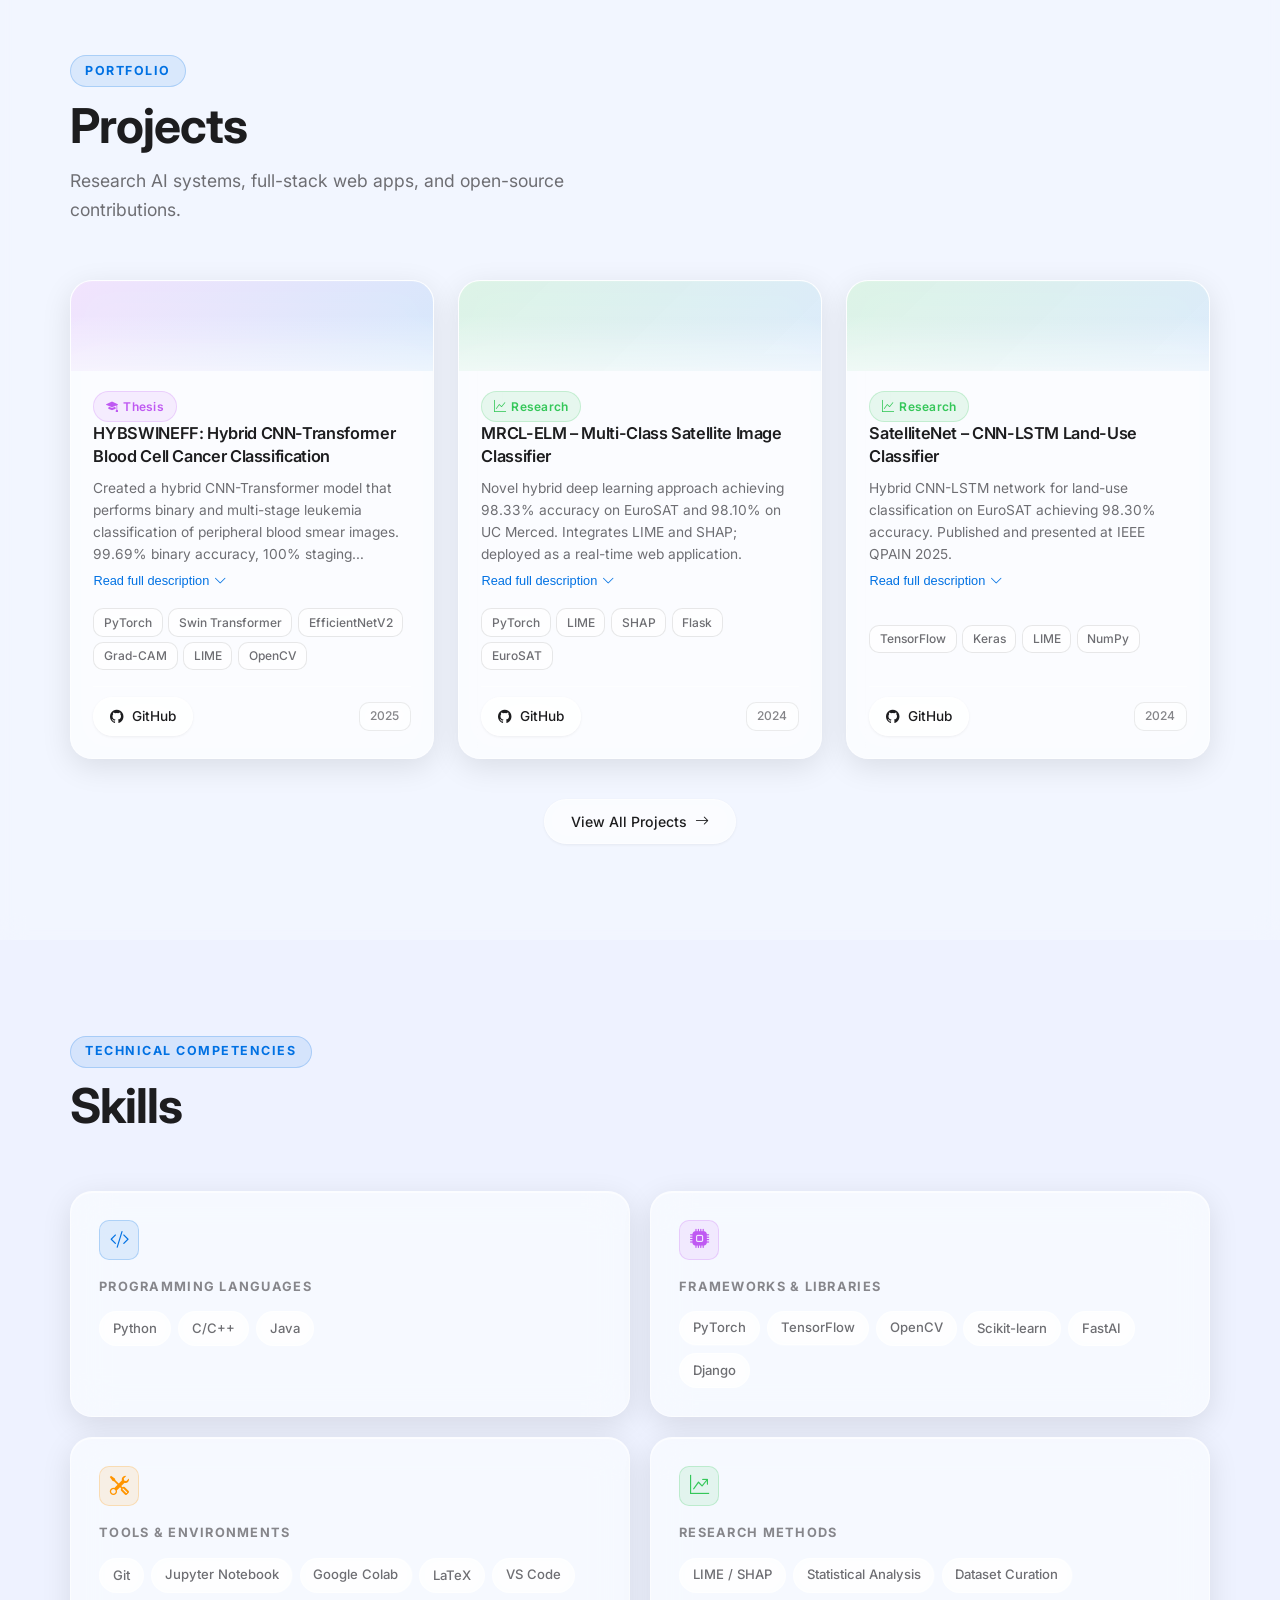
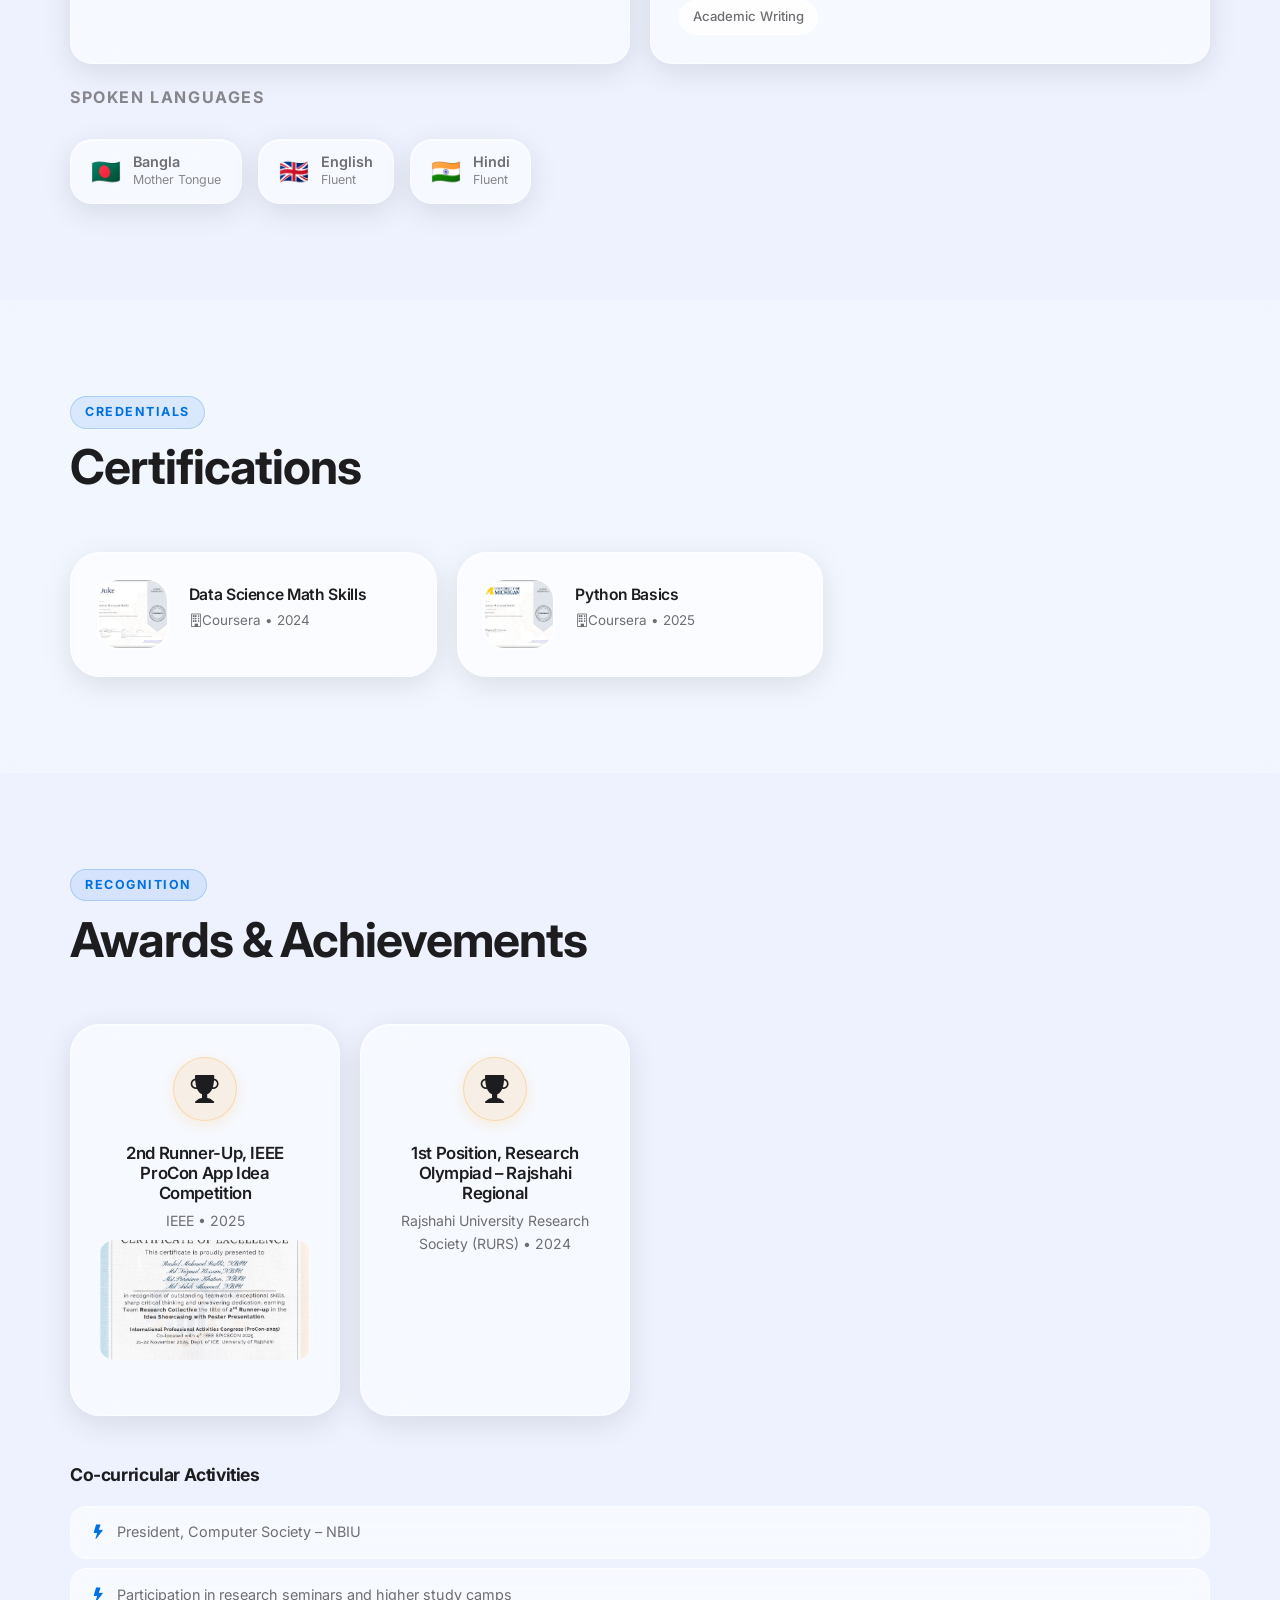
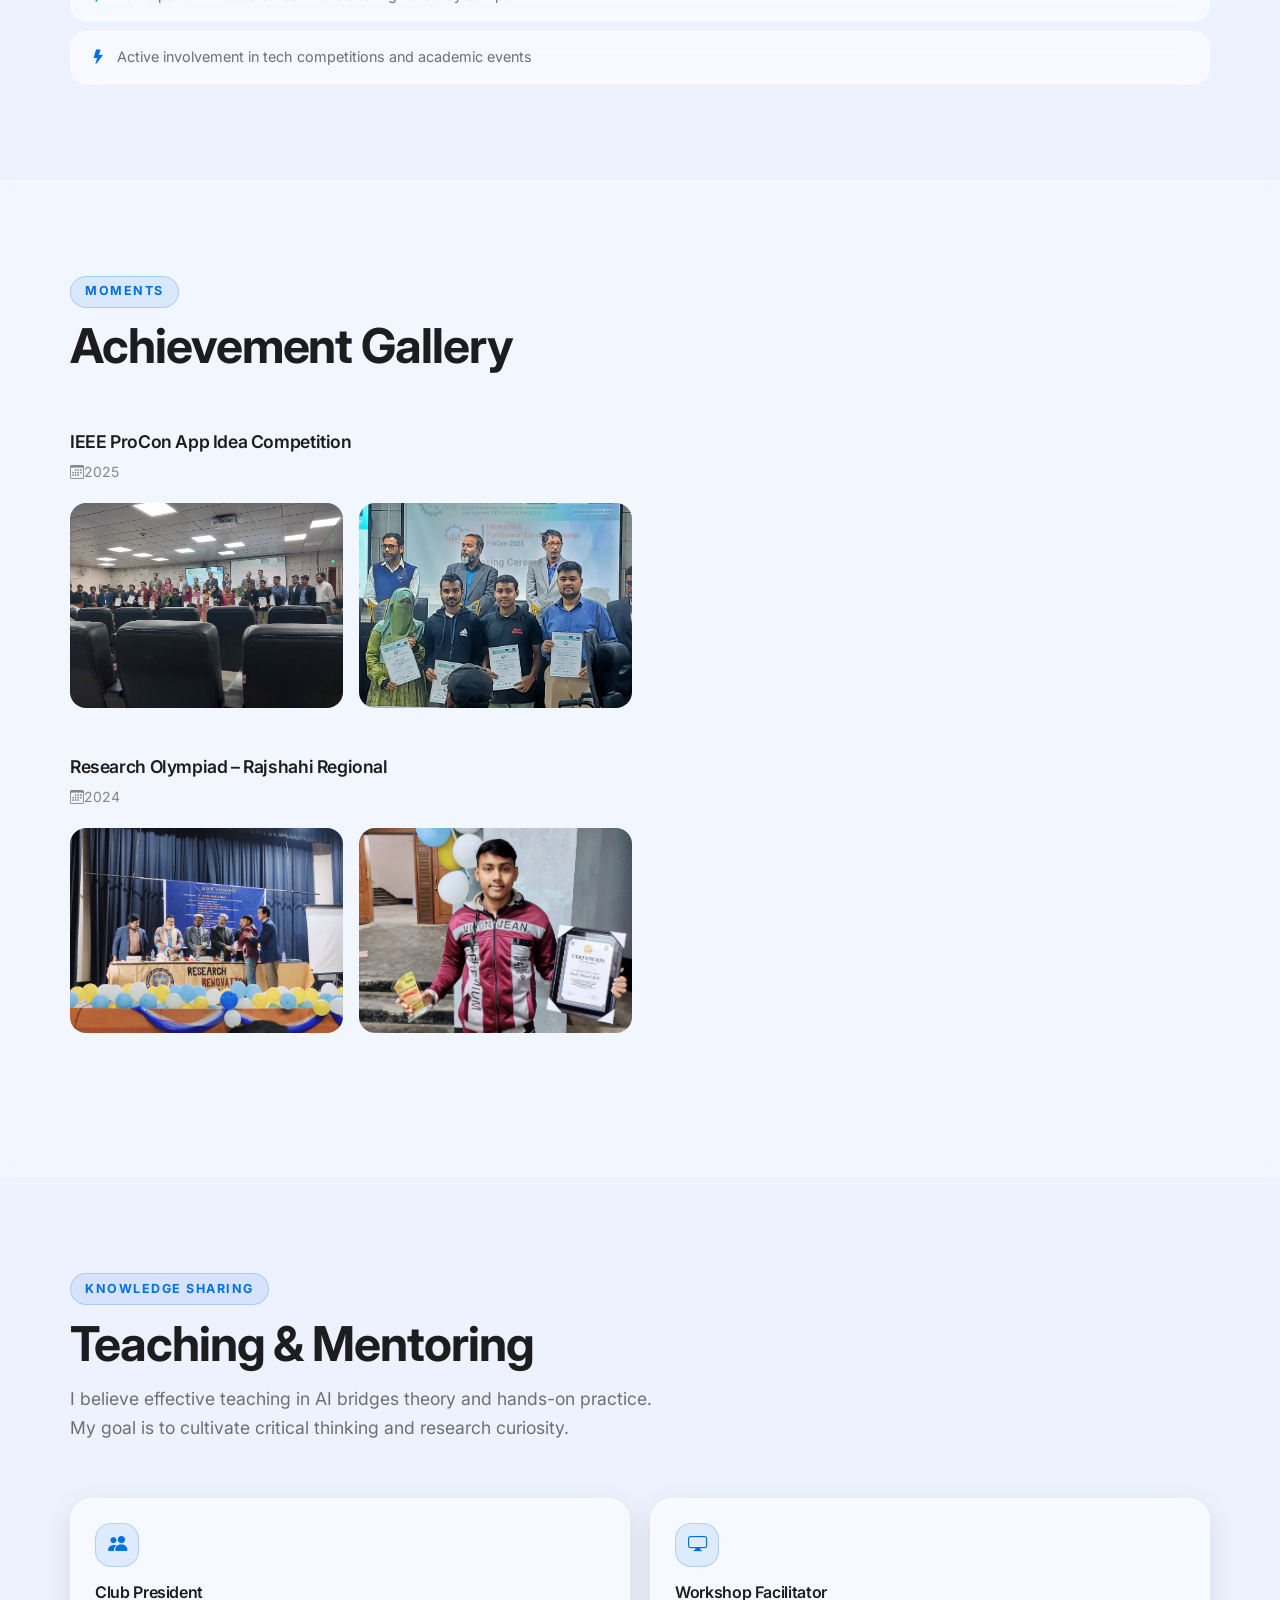
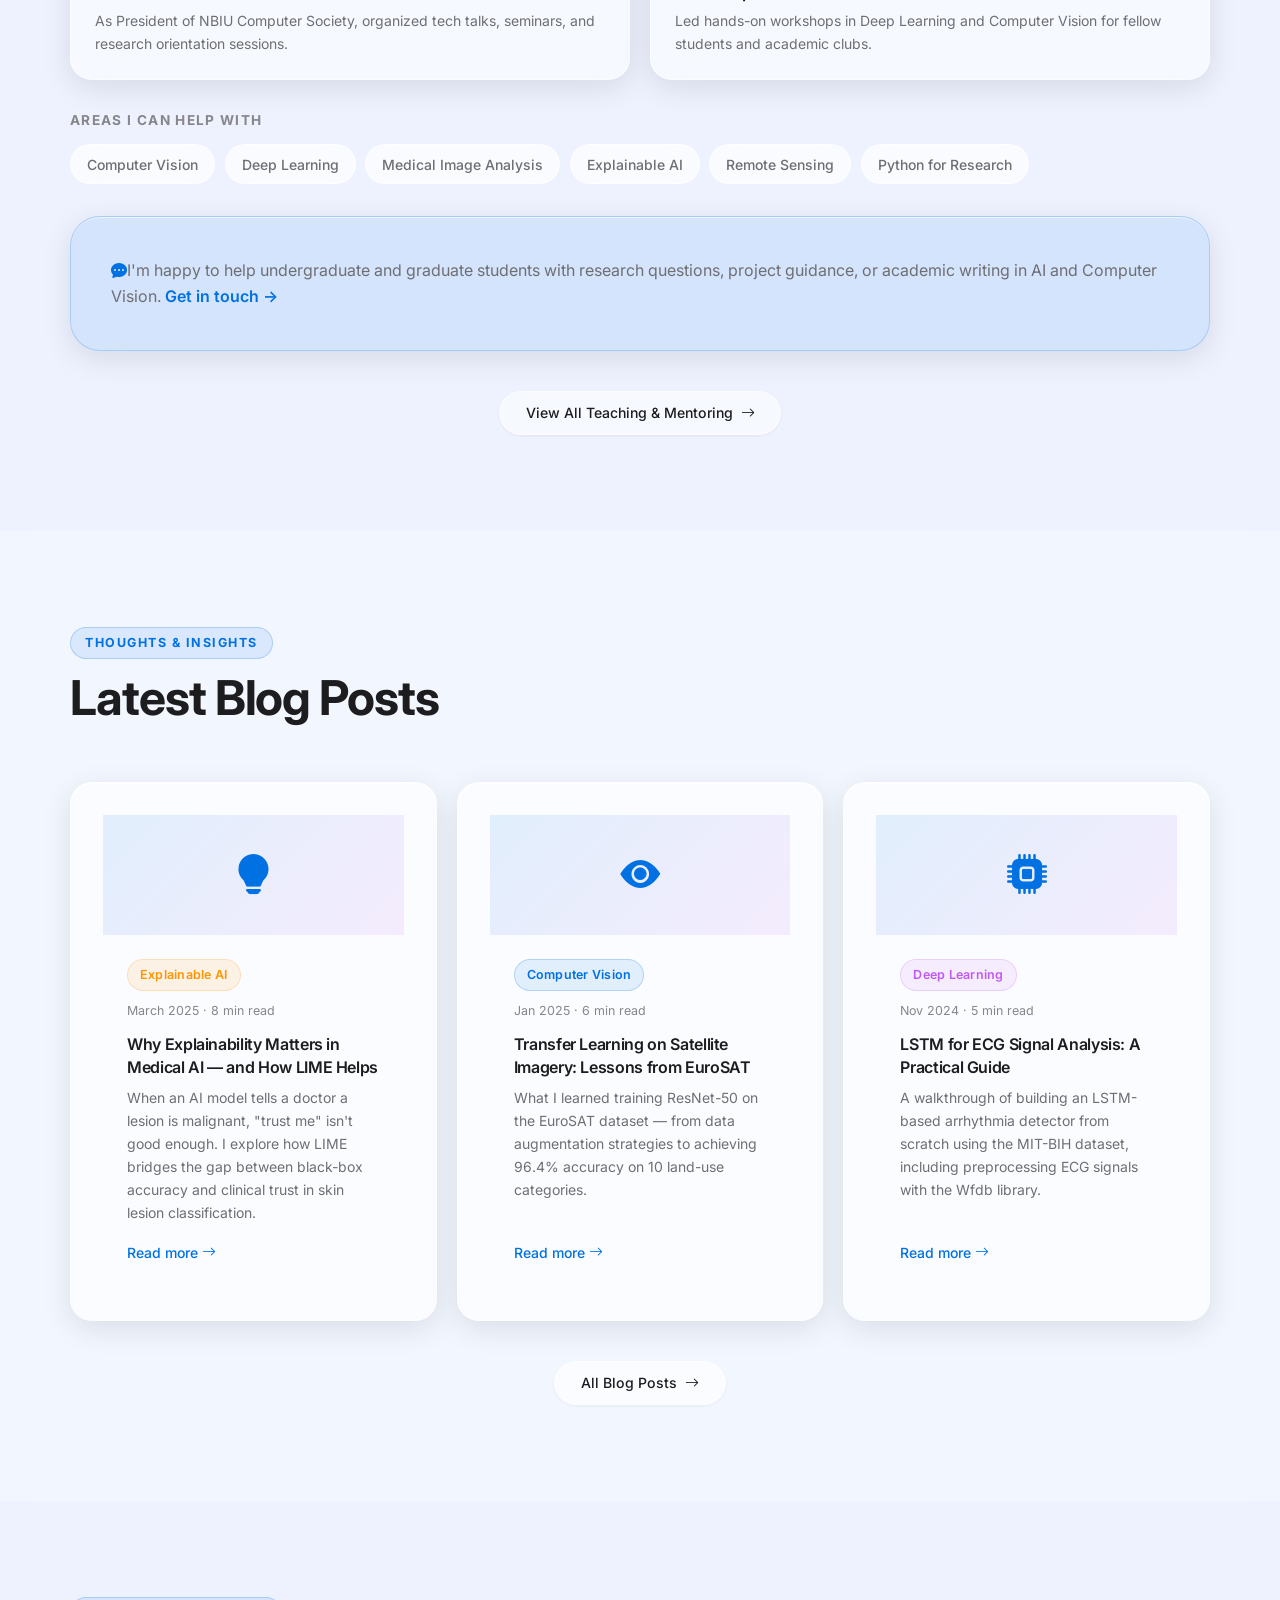
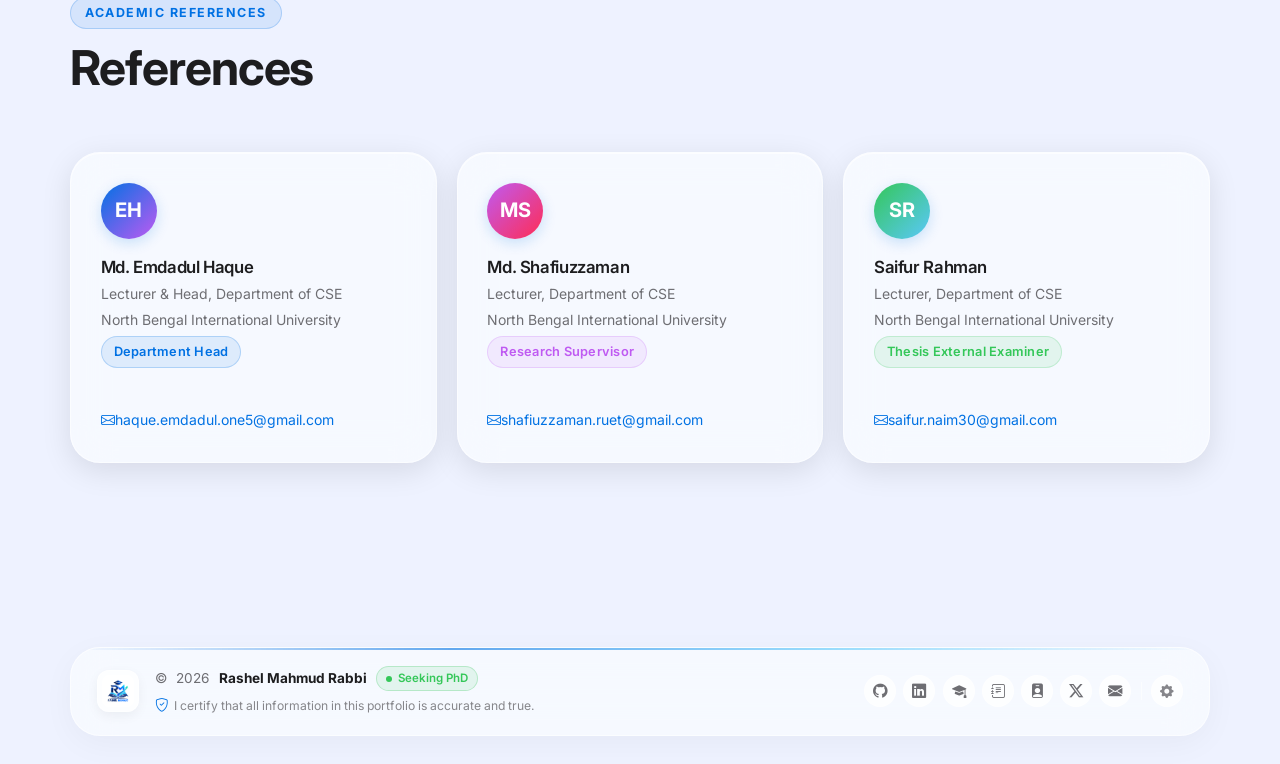
==== commit b62b4566: "feat: show 1 latest publication on homepage, add missing Conference stat, abstract button, and Cite " ====
--- a/index.html
+++ b/index.html
@@ -378,50 +378,21 @@
         <p class="section-desc">Peer-reviewed research in Computer Vision, Medical AI, and Remote Sensing.</p>
       </div>
       <div class="pub-list" id="pubList">
-        <!-- Journal -->
+        <!-- Latest Featured Journal Publication -->
         <div class="glass-card pub-card reveal">
           <div class="pub-meta">
+            <span class="pub-number" style="font-size:0.88rem;font-weight:700;color:var(--text-3);margin-right:0.25rem">[1]</span>
             <span class="badge badge-blue"><i class="bi bi-journal-check"></i> Journal</span>
             <span class="badge badge-green"><i class="bi bi-check-circle-fill"></i> Published</span>
             <span class="badge badge-glass">Q1 · Springer · 2026</span>
           </div>
-          <h4 class="pub-title">Enhancing Multi-Class Satellite Image Classification with MRCL-ELM: • Hybrid Explainable Deep Learning Approach</h4>
+          <h4 class="pub-title">Enhancing Multi-Class Satellite Image Classification with MRCL-ELM: A Hybrid Explainable Deep Learning Approach</h4>
           <p class="pub-authors">Md Ashik Ahmmed, <strong>Rashel Mahmud Rabbi</strong>, Md Shafiuzzaman, Md. Faysal Ahamed, Md Nahiduzzaman &amp; Muhammad E.H. Chowdhury</p>
           <p class="pub-venue">Neural Computing and Applications, Springer</p>
           <div class="pub-links">
-            <a href="https://link.springer.com/article/10.1007/s00521-026-12192-y" target="_blank" rel="noopener noreferrer" class="btn btn-primary btn-sm"><i class="bi bi-link-45deg"></i> DOI</a>
             <a href="https://drive.google.com/file/d/1B8MU_tQevLZyDqzm3KHu28c4sDnOmFRZ/view?usp=drive_link" target="_blank" rel="noopener noreferrer" class="btn btn-glass btn-sm"><i class="bi bi-file-earmark-pdf"></i> PDF</a>
-          </div>
-        </div>
-
-        <!-- Conference -->
-        <div class="glass-card pub-card reveal reveal-delay-1">
-          <div class="pub-meta">
-            <span class="badge badge-purple"><i class="bi bi-building"></i> Conference</span>
-            <span class="badge badge-green"><i class="bi bi-check-circle-fill"></i> Published</span>
-            <span class="badge badge-glass">IEEE · 2025</span>
-          </div>
-          <h4 class="pub-title">An Explainable Approach to Land-Use Classification Using CNN-LSTM and LIME</h4>
-          <p class="pub-authors">Md Ashik Ahmmed; <strong>Rashel Mahmud Rabbi</strong>; Md Shafiuzzaman; Tithi Podder; Most. Tasnina Jaman; Afsana Tasnim</p>
-          <p class="pub-venue">2025 International Conference on Quantum Photonics, Artificial Intelligence, and Networking (QPAIN), Rangpur, Bangladesh</p>
-          <div class="pub-links">
-            <a href="https://ieeexplore.ieee.org/document/11172239" target="_blank" rel="noopener noreferrer" class="btn btn-primary btn-sm"><i class="bi bi-link-45deg"></i> DOI</a>
-            <a href="https://drive.google.com/file/d/1bRxEvEslm9k4yLljqfe7U8iZJb9wUWYS/view?usp=sharing" target="_blank" rel="noopener noreferrer" class="btn btn-glass btn-sm"><i class="bi bi-file-earmark-pdf"></i> PDF</a>
-          </div>
-        </div>
-
-        <!-- Thesis -->
-        <div class="glass-card pub-card reveal reveal-delay-2">
-          <div class="pub-meta">
-            <span class="badge" style="background:rgba(191,90,242,0.12);color:var(--purple);border:1px solid rgba(191,90,242,0.25)"><i class="bi bi-mortarboard-fill"></i> Thesis</span>
-            <span class="badge badge-green"><i class="bi bi-check-circle-fill"></i> Completed</span>
-            <span class="badge badge-glass">B.Sc. · 2025</span>
-          </div>
-          <h4 class="pub-title">HYBSWINEFF: Hybrid CNN-Transformer Fusion for Binary and Multi-Stage Blood Cell Cancer Classification</h4>
-          <p class="pub-authors"><strong>Rashel Mahmud Rabbi</strong></p>
-          <p class="pub-venue">B.Sc. Thesis, Department of CSE, North Bengal International University</p>
-          <div class="pub-links">
-            <a href="https://drive.google.com/file/d/10IeYdPdJPAQw3afi7ItVoYfZRQgBWlhm/view?usp=drive_link" target="_blank" rel="noopener noreferrer" class="btn btn-glass btn-sm"><i class="bi bi-file-earmark-pdf"></i> Read Thesis</a>
+            <a href="https://link.springer.com/article/10.1007/s00521-026-12192-y" target="_blank" rel="noopener noreferrer" class="btn btn-primary btn-sm"><i class="bi bi-box-arrow-up-right"></i> DOI / IEEE</a>
+            <button type="button" class="btn btn-outline btn-sm" onclick="openCiteModal('Enhancing Multi-Class Satellite Image Classification with MRCL-ELM: A Hybrid Explainable Deep Learning Approach', 'Md Ashik Ahmmed, Rashel Mahmud Rabbi, Md Shafiuzzaman, Md. Faysal Ahamed, Md Nahiduzzaman, Muhammad E.H. Chowdhury', 'Neural Computing and Applications, Springer', '2026', 'journal', 'https://link.springer.com/article/10.1007/s00521-026-12192-y')"><i class="bi bi-quote"></i> Cite</button>
           </div>
         </div>
       </div>
@@ -881,6 +852,21 @@
     <p id="lightboxCaption" class="lightbox-caption"></p>
   </div>
 
+  <!-- Citation Modal -->
+  <div class="cite-modal" id="citeModal" role="dialog" aria-modal="true" aria-labelledby="citeModalTitle">
+    <div class="cite-modal-card">
+      <div class="cite-modal-header">
+        <div class="cite-modal-title" id="citeModalTitle"><i class="bi bi-quote"></i> Cite this Publication</div>
+        <button class="cite-modal-close" onclick="closeCiteModal()" aria-label="Close modal"><i class="bi bi-x-lg"></i></button>
+      </div>
+      <div class="cite-code-box" id="citeModalCode"></div>
+      <div class="cite-modal-footer">
+        <button class="btn btn-glass btn-sm" onclick="closeCiteModal()">Close</button>
+        <button class="btn btn-primary btn-sm" id="copyCiteBtn" onclick="copyCitationText()"><i class="bi bi-clipboard"></i> Copy BibTeX</button>
+      </div>
+    </div>
+  </div>
+
   <script src="assets/js/config.js"></script>
   <script src="assets/js/api.js?v=1790368757"></script>
   <script src="assets/js/main.js?v=1790376041268"></script>
--- a/assets/css/glass.css
+++ b/assets/css/glass.css
@@ -1457,7 +1457,96 @@
   -webkit-line-clamp: unset;
   overflow: visible;
 }
-.pub-links { display: flex; gap: 0.5rem; flex-wrap: wrap; }
+.pub-abstract-toggle {
+  display: inline-flex;
+  align-items: center;
+  gap: 0.35rem;
+  font-size: 0.85rem;
+  font-weight: 500;
+  color: var(--blue);
+  background: none;
+  border: none;
+  cursor: pointer;
+  padding: 0.2rem 0;
+  margin-bottom: 0.9rem;
+  transition: opacity 0.2s;
+}
+.pub-abstract-toggle:hover {
+  opacity: 0.8;
+}
+.pub-links { display: flex; gap: 0.5rem; flex-wrap: wrap; align-items: center; }
+
+/* Cite Modal */
+.cite-modal {
+  display: none;
+  position: fixed;
+  inset: 0;
+  background: rgba(0, 0, 0, 0.65);
+  backdrop-filter: blur(8px);
+  -webkit-backdrop-filter: blur(8px);
+  z-index: 10000;
+  align-items: center;
+  justify-content: center;
+  padding: 1.5rem;
+}
+.cite-modal.active { display: flex; }
+.cite-modal-card {
+  background: var(--surface-1);
+  border: 1px solid var(--border);
+  border-radius: var(--r-xl);
+  padding: 1.75rem;
+  max-width: 620px;
+  width: 100%;
+  box-shadow: var(--shadow-xl);
+  position: relative;
+}
+.cite-modal-header {
+  display: flex;
+  align-items: center;
+  justify-content: space-between;
+  margin-bottom: 1.25rem;
+}
+.cite-modal-title {
+  font-size: 1.15rem;
+  font-weight: 700;
+  color: var(--text-1);
+  display: flex;
+  align-items: center;
+  gap: 0.5rem;
+}
+.cite-modal-close {
+  background: none;
+  border: none;
+  font-size: 1.25rem;
+  color: var(--text-3);
+  cursor: pointer;
+  padding: 0.25rem;
+  border-radius: var(--r-sm);
+  display: flex;
+  align-items: center;
+  justify-content: center;
+}
+.cite-modal-close:hover { color: var(--text-1); background: var(--surface-2); }
+.cite-code-box {
+  background: var(--surface-2);
+  border: 1px solid var(--border);
+  border-radius: var(--r-md);
+  padding: 1rem;
+  font-family: ui-monospace, SFMono-Regular, Menlo, Monaco, Consolas, monospace;
+  font-size: 0.82rem;
+  color: var(--text-1);
+  white-space: pre-wrap;
+  word-break: break-all;
+  max-height: 260px;
+  overflow-y: auto;
+  margin-bottom: 1.25rem;
+  user-select: all;
+}
+.cite-modal-footer {
+  display: flex;
+  justify-content: flex-end;
+  gap: 0.75rem;
+}
 
 /*  Projects  */
 .project-filter {
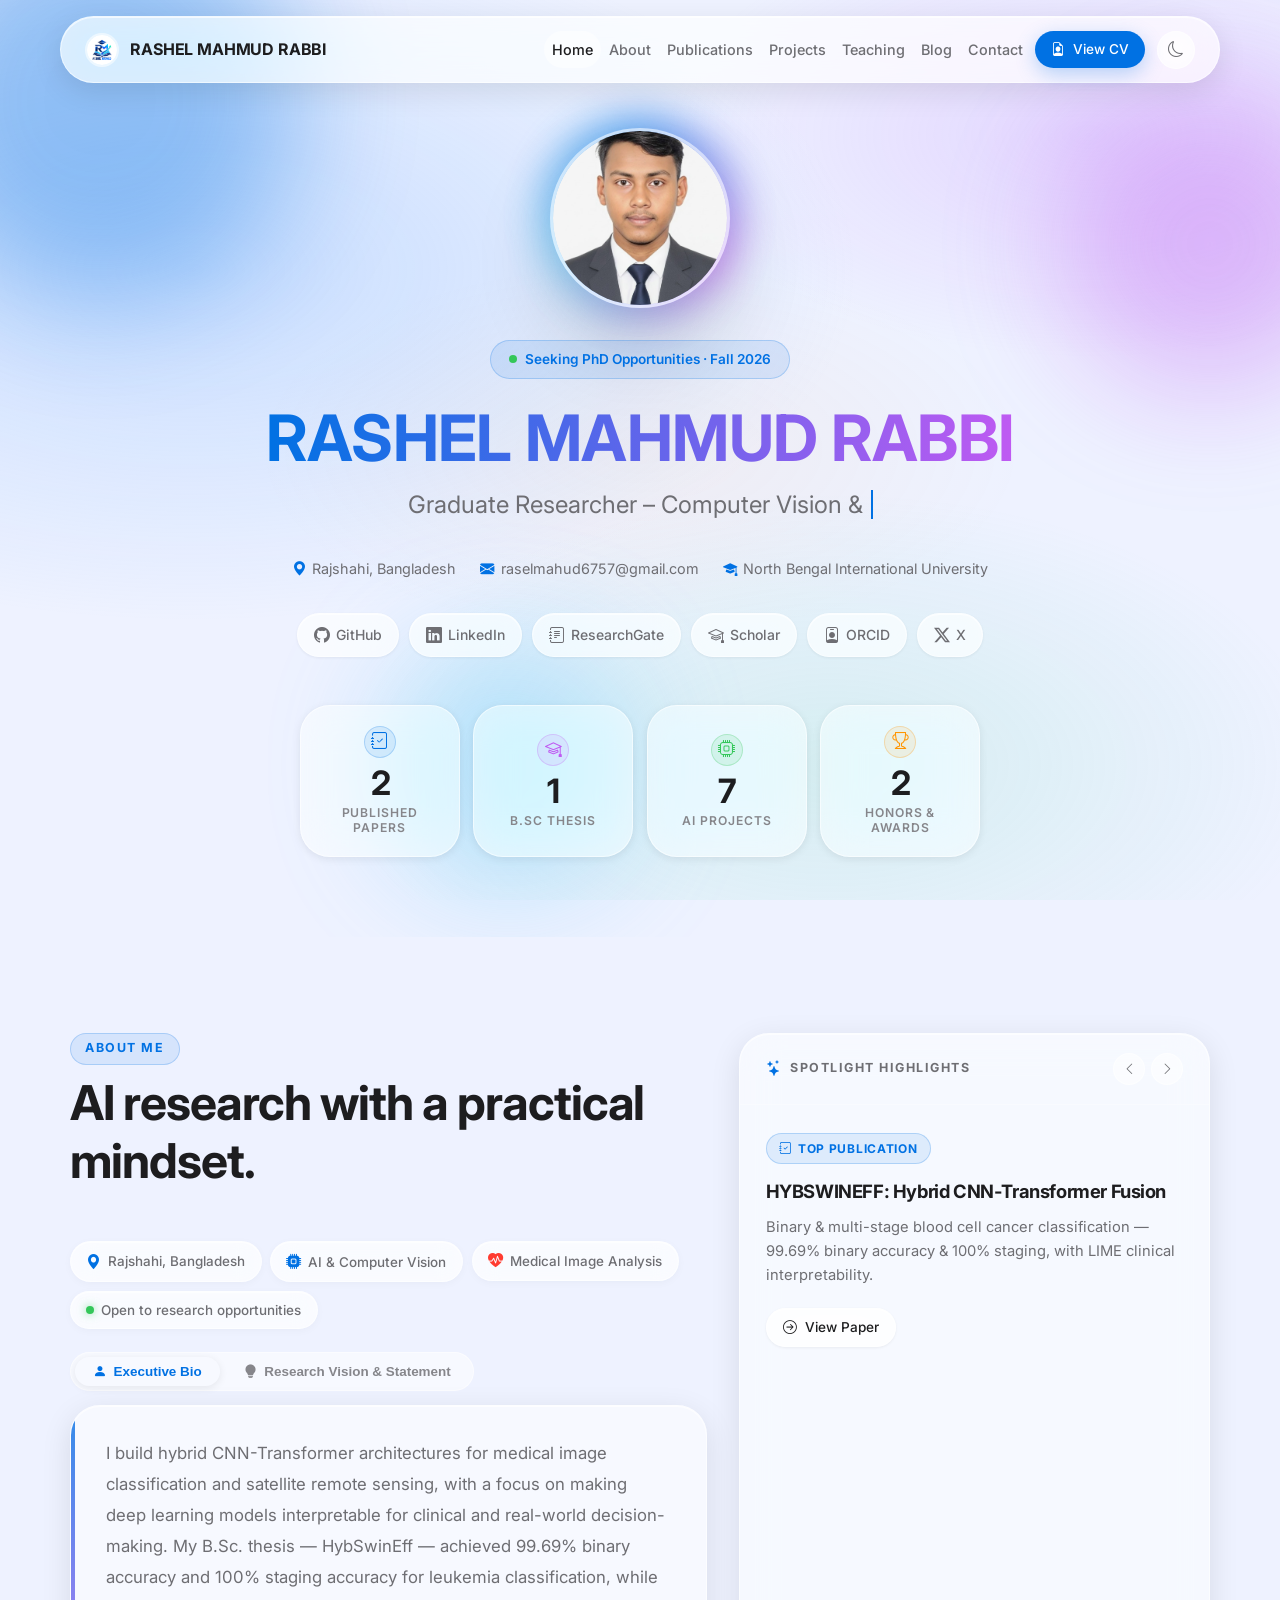
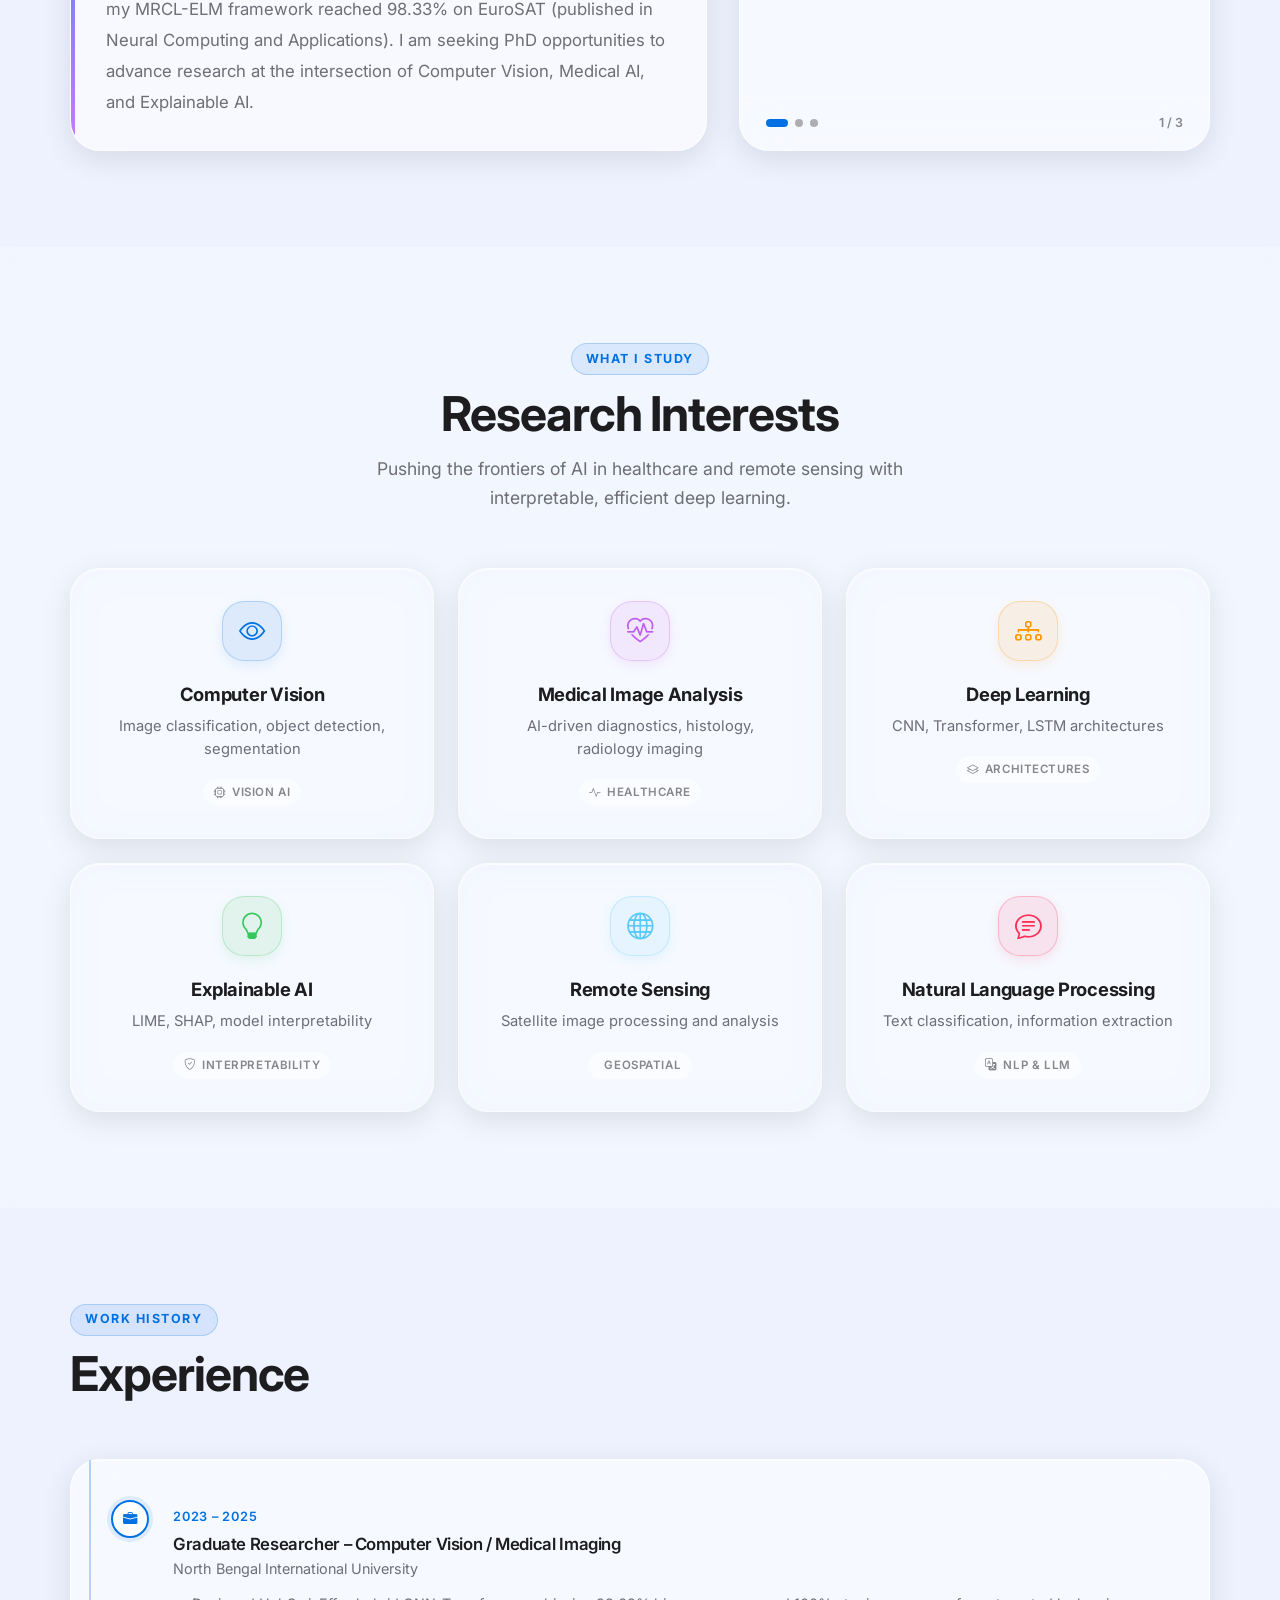
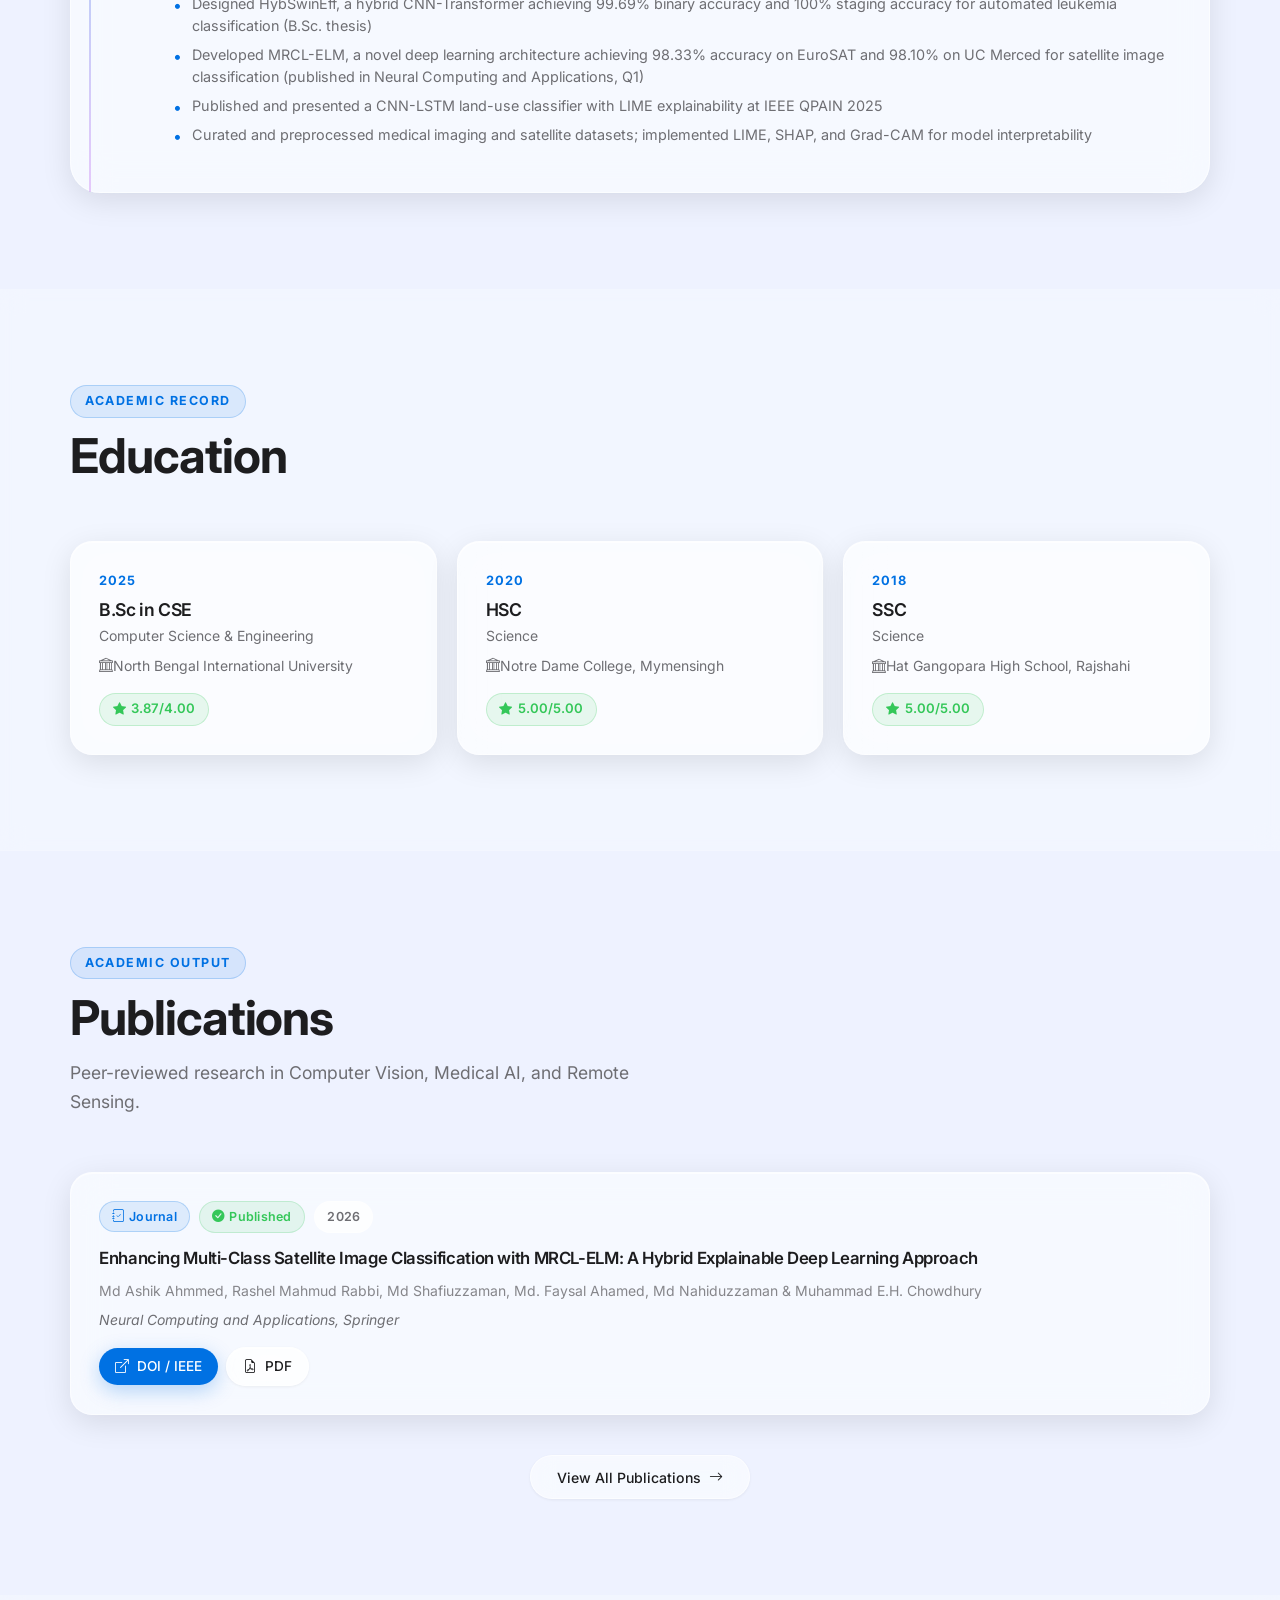
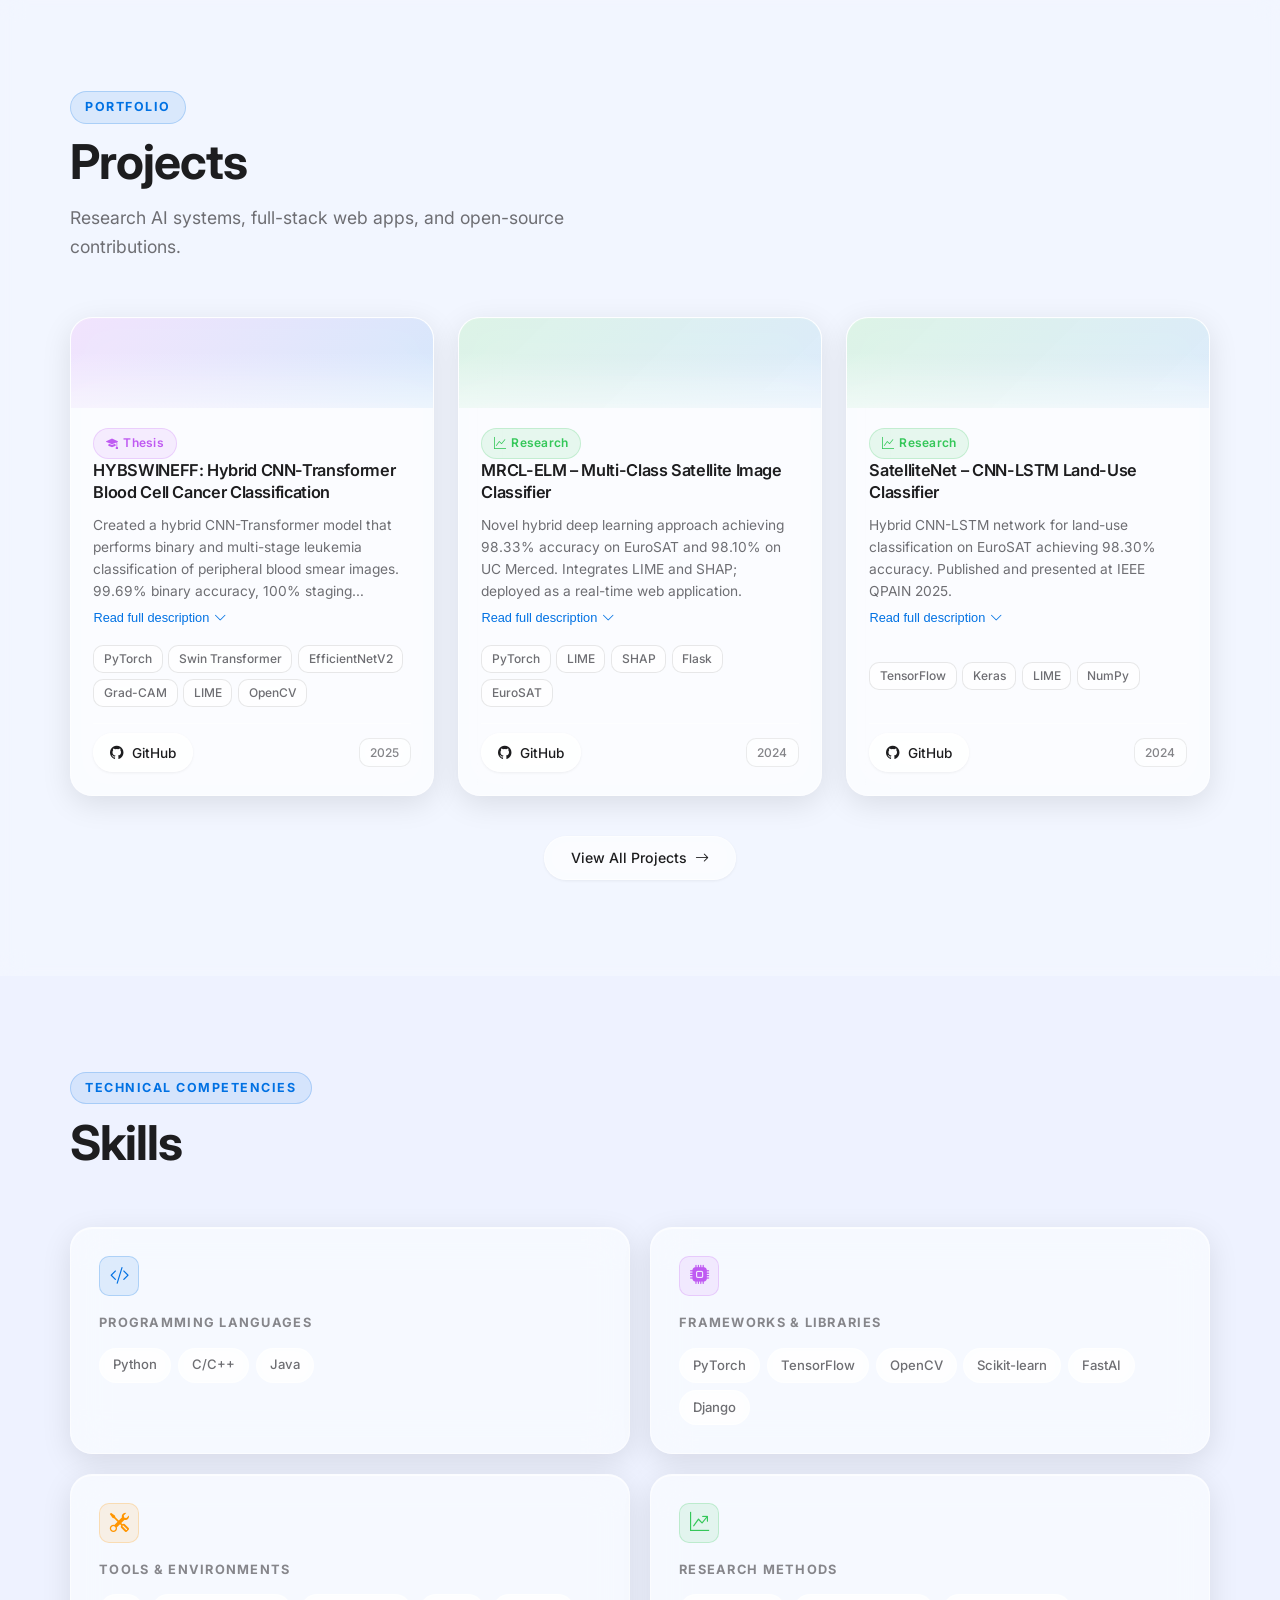
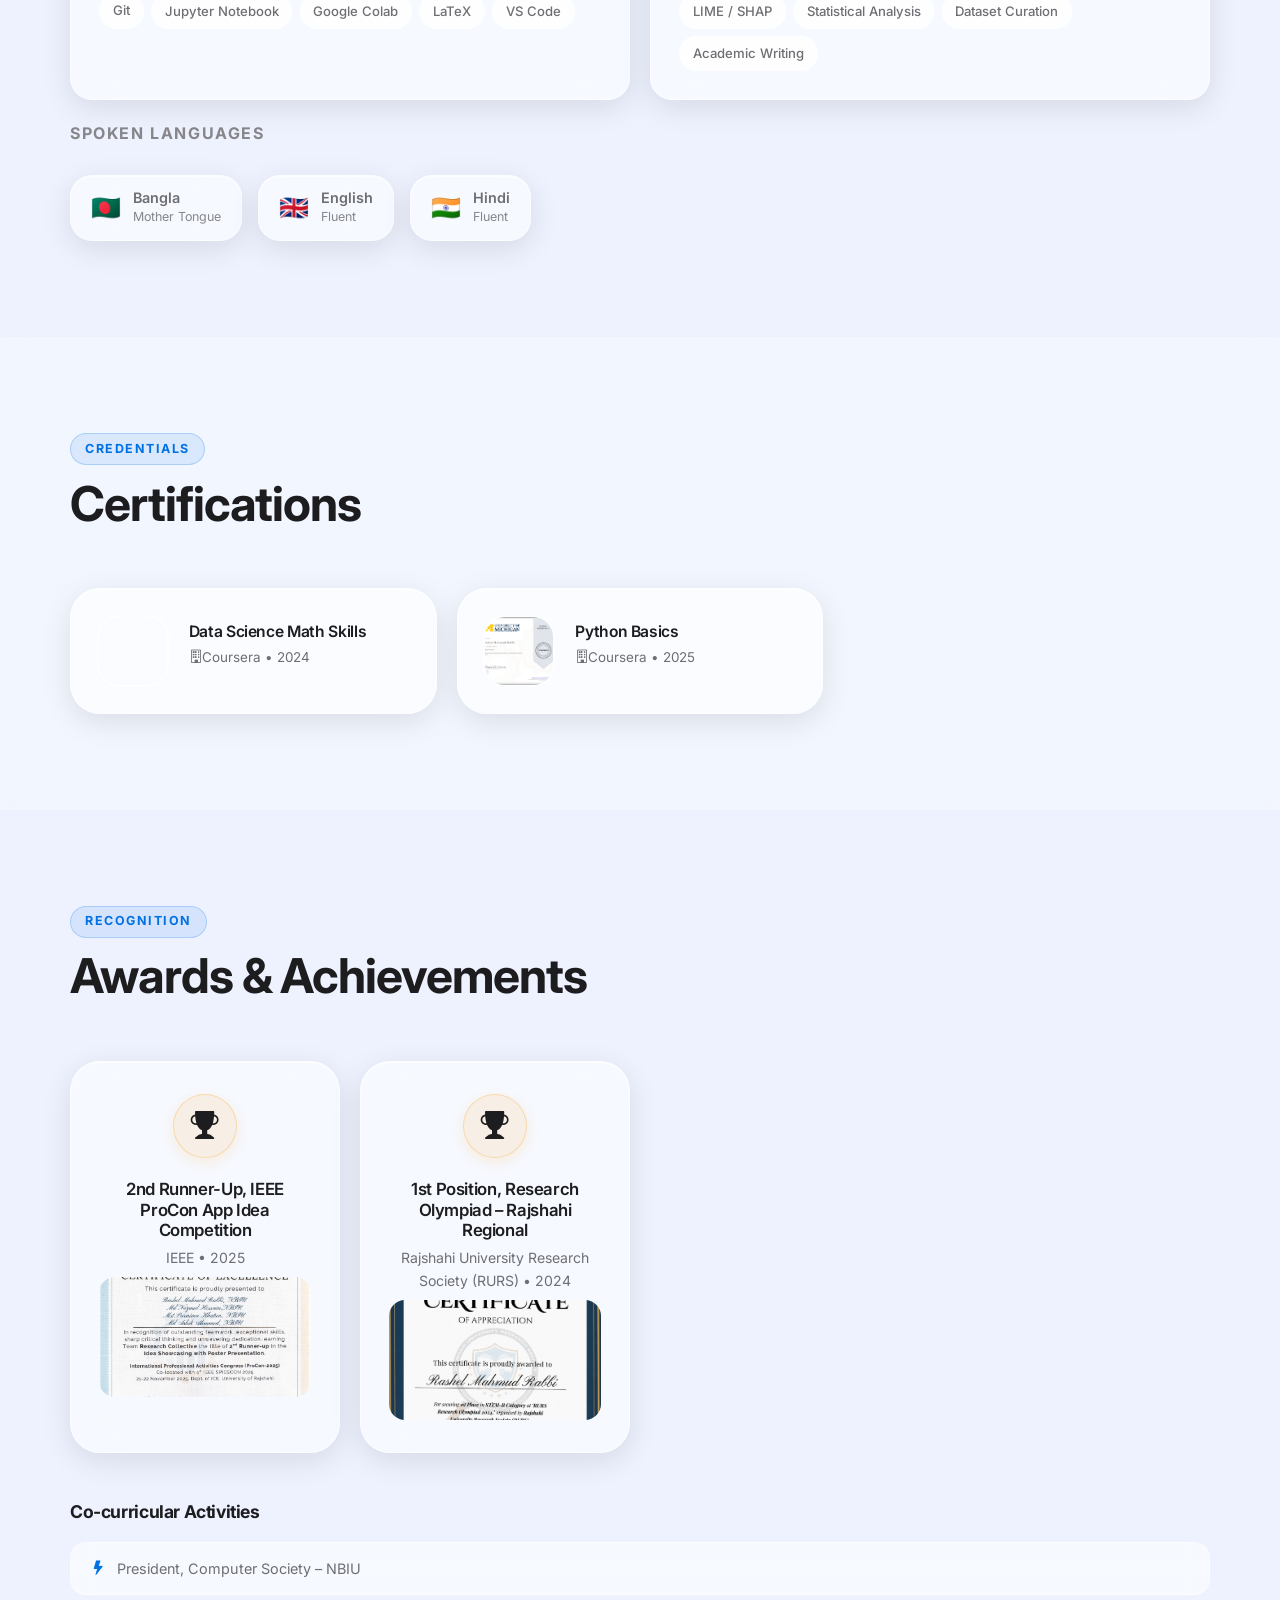
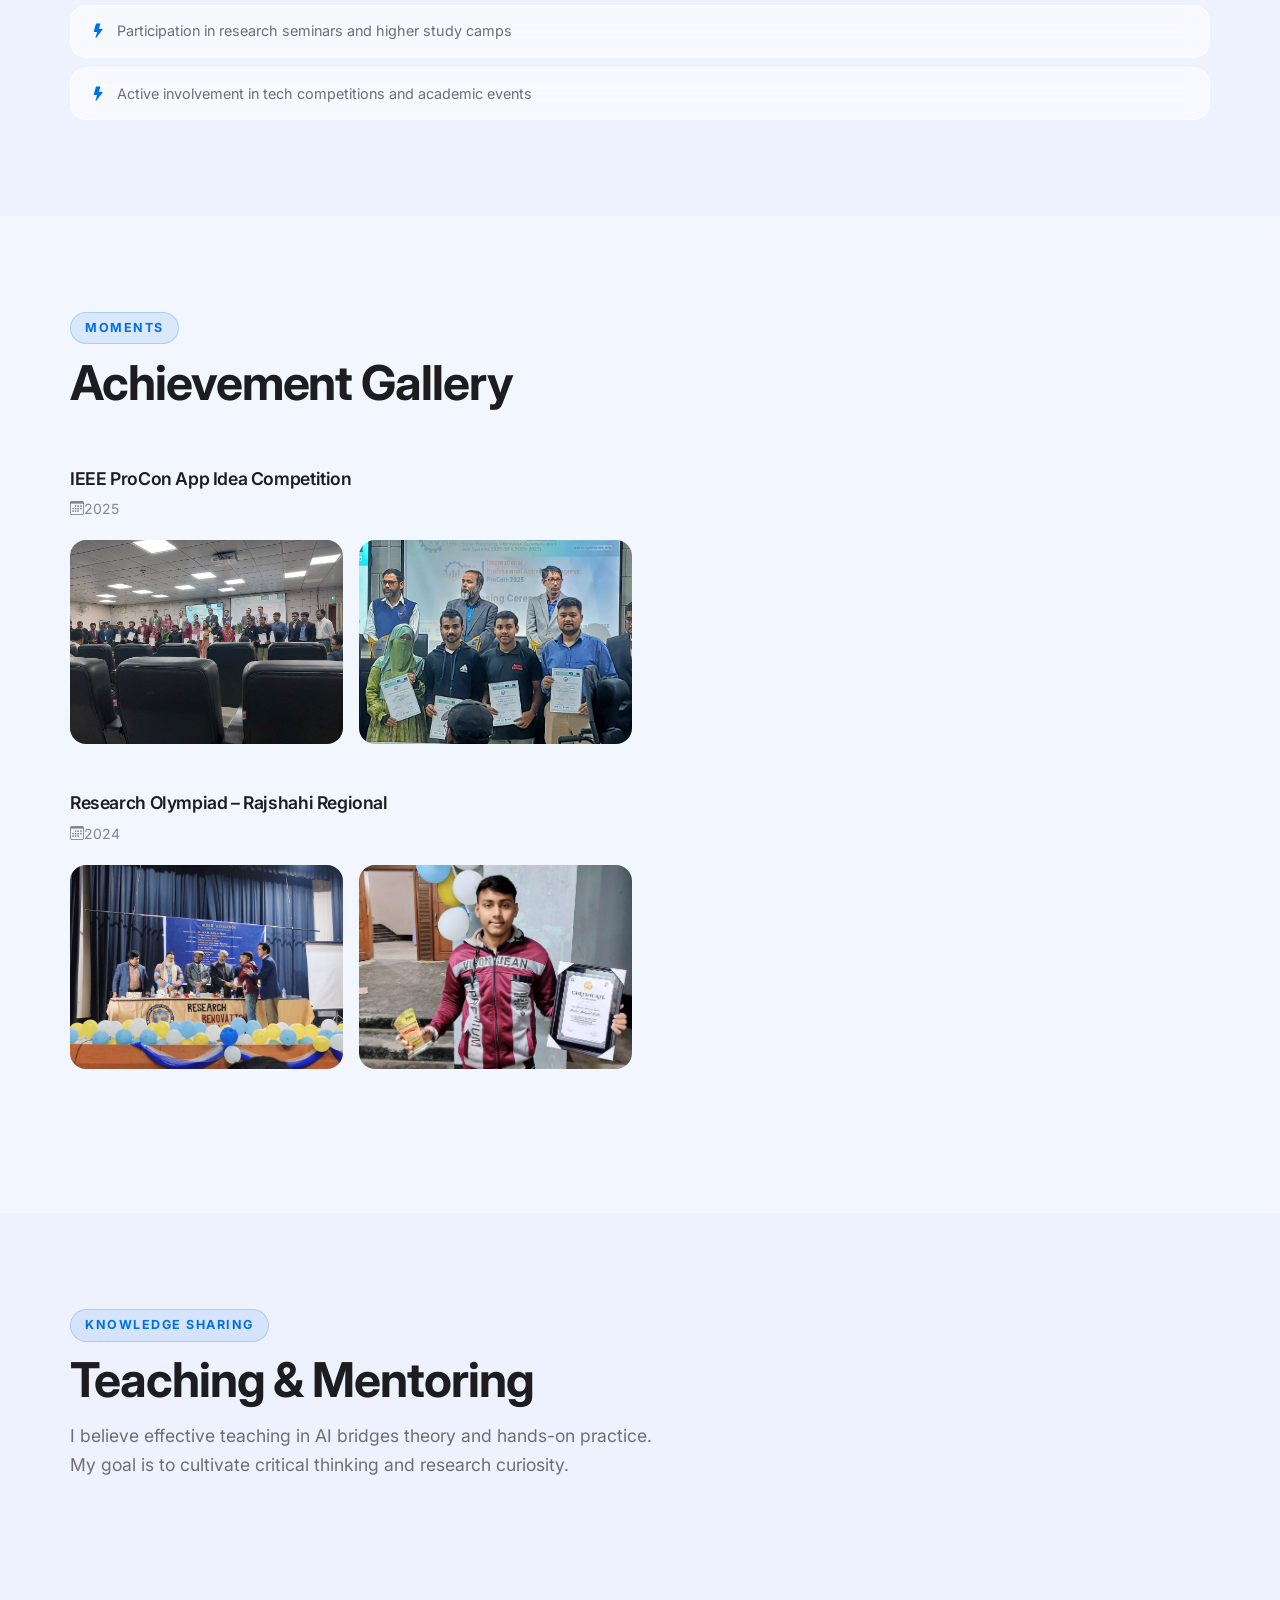
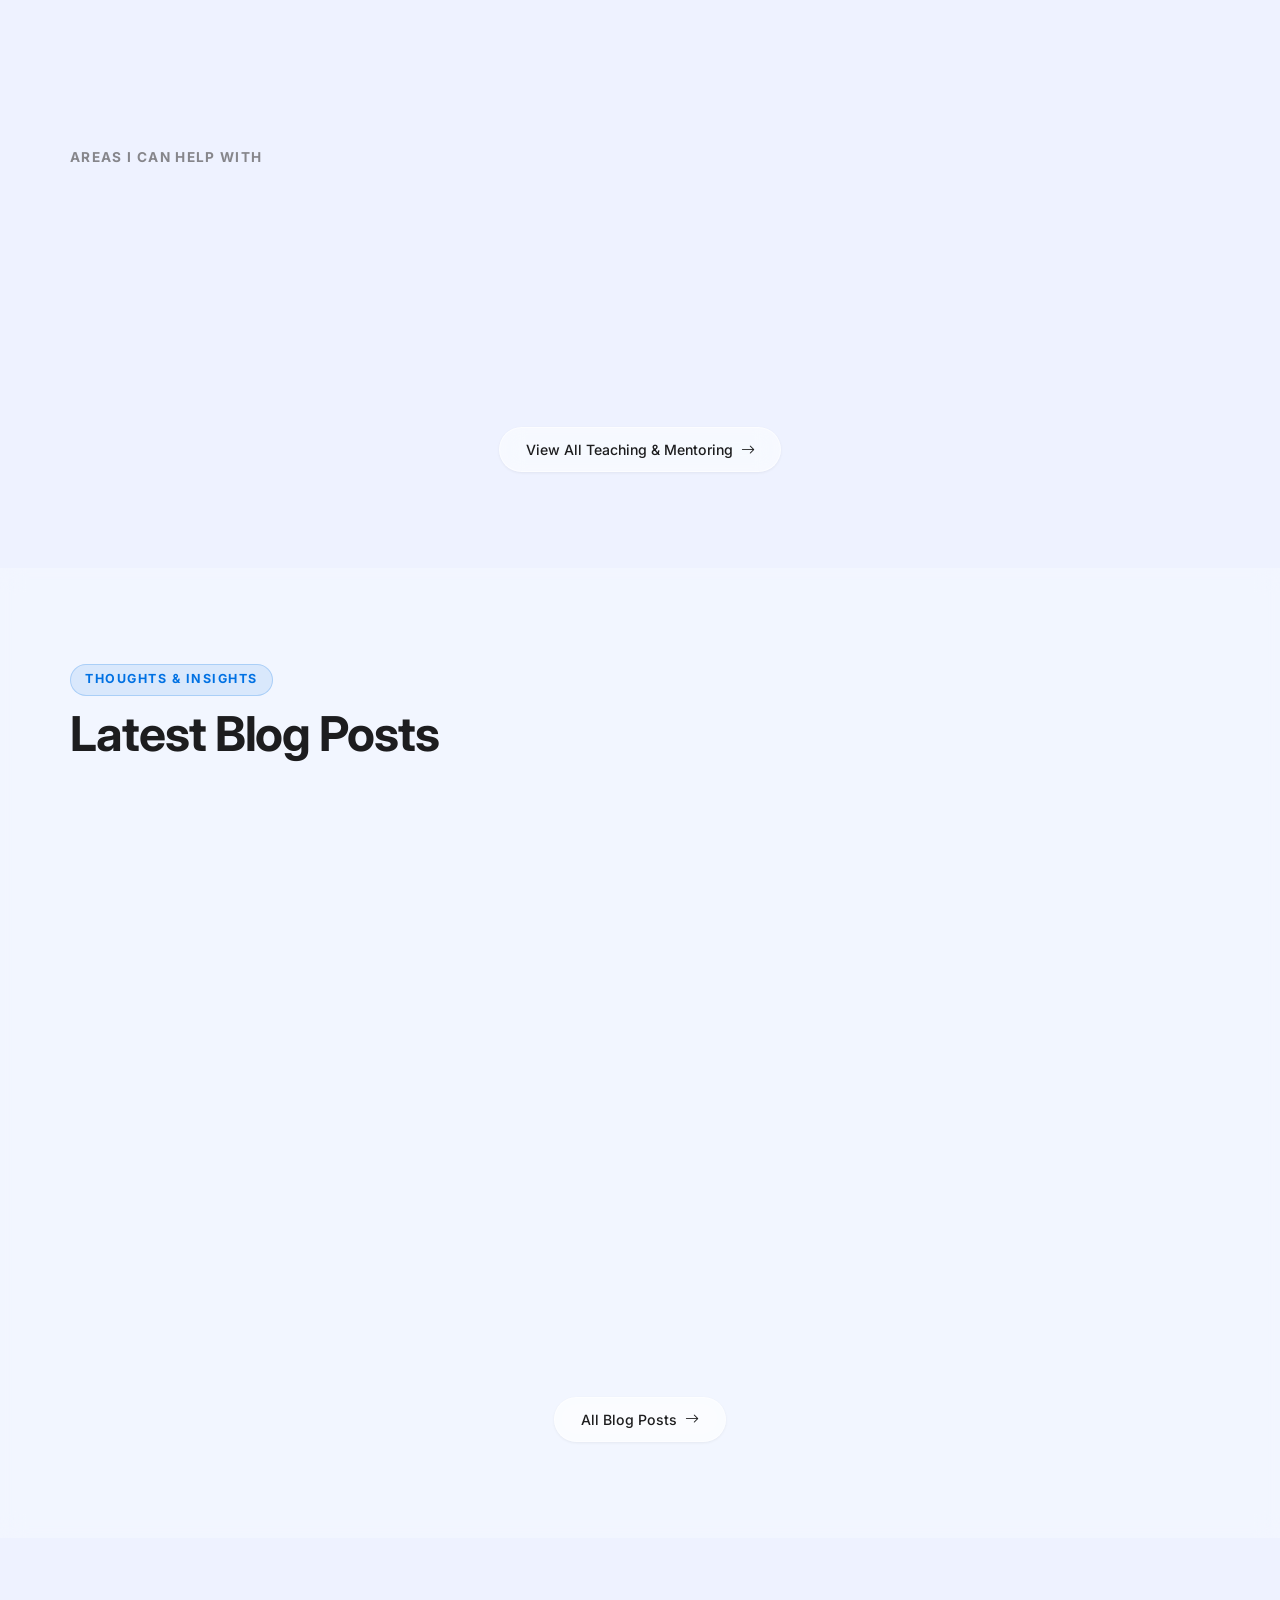
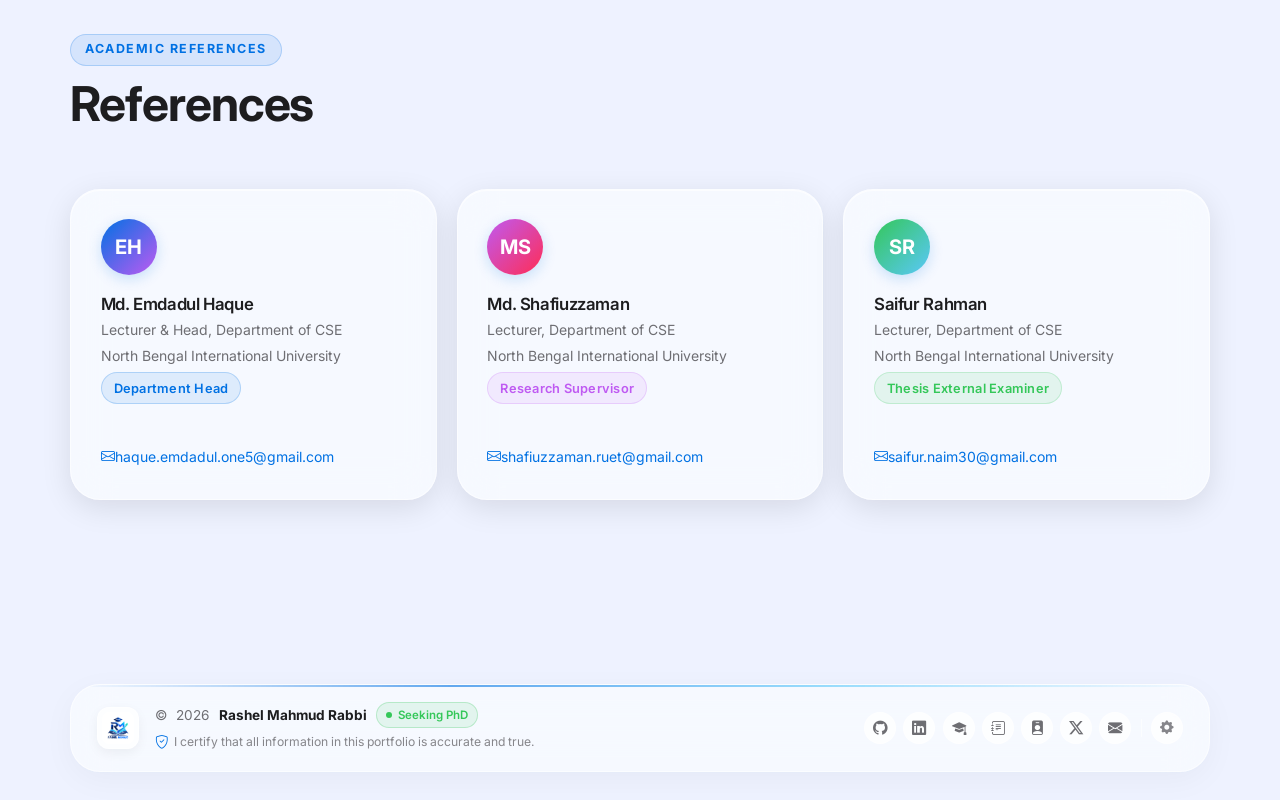
==== commit 63577d98: "fix: remove cite buttons and modals, remove CGPA from hero, elevate hero stats with interactive dyna" ====
--- a/index.html
+++ b/index.html
@@ -136,24 +136,28 @@
           <a class="social-pill" href="https://x.com/rashel_m_rabbi" target="_blank" rel="noopener noreferrer"><i class="bi bi-twitter-x"></i><span>X</span></a>
         </div>
 
-        <!-- Stats -->
+        <!-- Stats (Interactive & Dynamic) -->
         <div class="hero-stats reveal reveal-delay-4">
-          <div class="hero-stat">
-            <div class="stat-num counter" data-target="3">0</div>
-            <div class="stat-label">Publications</div>
-          </div>
-          <div class="hero-stat">
+          <a class="hero-stat" href="#publications" title="View Published Papers">
+            <div class="stat-icon"><i class="bi bi-journal-check"></i></div>
+            <div class="stat-num counter" data-target="2">0</div>
+            <div class="stat-label">Published Papers</div>
+          </a>
+          <a class="hero-stat" href="projects.html" title="View Thesis &amp; Research">
+            <div class="stat-icon"><i class="bi bi-mortarboard"></i></div>
+            <div class="stat-num counter" data-target="1">0</div>
+            <div class="stat-label">B.Sc Thesis</div>
+          </a>
+          <a class="hero-stat" href="#projects" title="Explore AI Projects">
+            <div class="stat-icon"><i class="bi bi-cpu"></i></div>
             <div class="stat-num counter" data-target="7">0</div>
-            <div class="stat-label">Projects</div>
-          </div>
-          <div class="hero-stat">
+            <div class="stat-label">AI Projects</div>
+          </a>
+          <a class="hero-stat" href="#awards" title="View Honors &amp; Awards">
+            <div class="stat-icon"><i class="bi bi-trophy"></i></div>
             <div class="stat-num counter" data-target="2">0</div>
-            <div class="stat-label">Awards</div>
-          </div>
-          <div class="hero-stat">
-            <div class="stat-num counter" data-target="3.87" data-decimal="2">0</div>
-            <div class="stat-label">B.Sc CGPA</div>
-          </div>
+            <div class="stat-label">Honors &amp; Awards</div>
+          </a>
         </div>
       </div>
     </div>
@@ -392,7 +396,6 @@
           <div class="pub-links">
             <a href="https://drive.google.com/file/d/1B8MU_tQevLZyDqzm3KHu28c4sDnOmFRZ/view?usp=drive_link" target="_blank" rel="noopener noreferrer" class="btn btn-glass btn-sm"><i class="bi bi-file-earmark-pdf"></i> PDF</a>
             <a href="https://link.springer.com/article/10.1007/s00521-026-12192-y" target="_blank" rel="noopener noreferrer" class="btn btn-primary btn-sm"><i class="bi bi-box-arrow-up-right"></i> DOI / IEEE</a>
-            <button type="button" class="btn btn-outline btn-sm" onclick="openCiteModal('Enhancing Multi-Class Satellite Image Classification with MRCL-ELM: A Hybrid Explainable Deep Learning Approach', 'Md Ashik Ahmmed, Rashel Mahmud Rabbi, Md Shafiuzzaman, Md. Faysal Ahamed, Md Nahiduzzaman, Muhammad E.H. Chowdhury', 'Neural Computing and Applications, Springer', '2026', 'journal', 'https://link.springer.com/article/10.1007/s00521-026-12192-y')"><i class="bi bi-quote"></i> Cite</button>
           </div>
         </div>
       </div>
@@ -852,21 +855,6 @@
     <p id="lightboxCaption" class="lightbox-caption"></p>
   </div>
 
-  <!-- Citation Modal -->
-  <div class="cite-modal" id="citeModal" role="dialog" aria-modal="true" aria-labelledby="citeModalTitle">
-    <div class="cite-modal-card">
-      <div class="cite-modal-header">
-        <div class="cite-modal-title" id="citeModalTitle"><i class="bi bi-quote"></i> Cite this Publication</div>
-        <button class="cite-modal-close" onclick="closeCiteModal()" aria-label="Close modal"><i class="bi bi-x-lg"></i></button>
-      </div>
-      <div class="cite-code-box" id="citeModalCode"></div>
-      <div class="cite-modal-footer">
-        <button class="btn btn-glass btn-sm" onclick="closeCiteModal()">Close</button>
-        <button class="btn btn-primary btn-sm" id="copyCiteBtn" onclick="copyCitationText()"><i class="bi bi-clipboard"></i> Copy BibTeX</button>
-      </div>
-    </div>
-  </div>
-
   <script src="assets/js/config.js"></script>
   <script src="assets/js/api.js?v=1790368757"></script>
   <script src="assets/js/main.js?v=1790376041268"></script>
--- a/assets/css/glass.css
+++ b/assets/css/glass.css
@@ -826,43 +826,108 @@
 .social-pill i { font-size: 1rem; }
 
 .hero-stats {
-  display: flex;
+  display: grid;
+  grid-template-columns: repeat(4, 1fr);
+  gap: 0.85rem;
+  max-width: 680px;
+  margin: 0 auto;
+}
+.hero-stat {
+  position: relative;
+  display: flex;
+  flex-direction: column;
+  align-items: center;
   justify-content: center;
-  gap: 1px;
-  background: var(--glass-border);
+  padding: 1.25rem 0.85rem;
+  text-align: center;
+  text-decoration: none;
+  background: var(--glass-white);
+  border: 1px solid var(--glass-border);
   border-radius: var(--r-xl);
-  overflow: hidden;
-  box-shadow: var(--shadow-md);
-  max-width: 600px;
-  margin: 0 auto;
+  box-shadow: var(--shadow-sm);
   backdrop-filter: var(--backdrop);
   -webkit-backdrop-filter: var(--backdrop);
-  border: 1px solid var(--glass-border);
-}
-.hero-stat {
-  flex: 1;
-  padding: 1.5rem 1rem;
-  text-align: center;
-  background: var(--glass-white);
-  transition: background 0.2s ease;
-}
-.hero-stat:hover { background: var(--glass-white-strong); }
-.hero-stat:first-child { border-radius: var(--r-xl) 0 0 var(--r-xl); }
-.hero-stat:last-child  { border-radius: 0 var(--r-xl) var(--r-xl) 0; }
+  transition: transform 0.25s cubic-bezier(0.34, 1.56, 0.64, 1),
+              background 0.25s ease,
+              border-color 0.25s ease,
+              box-shadow 0.25s ease;
+  overflow: hidden;
+  cursor: pointer;
+}
+.hero-stat::before {
+  content: '';
+  position: absolute;
+  top: 0;
+  left: 0;
+  right: 0;
+  height: 3px;
+  background: linear-gradient(90deg, var(--blue), var(--purple));
+  opacity: 0;
+  transition: opacity 0.3s ease;
+}
+.hero-stat:hover {
+  transform: translateY(-5px) scale(1.02);
+  background: var(--glass-white-strong);
+  border-color: var(--blue-border);
+  box-shadow: 0 12px 28px rgba(0, 113, 227, 0.15), var(--glass-inset);
+  text-decoration: none;
+}
+.hero-stat:hover::before {
+  opacity: 1;
+}
+.hero-stat:active {
+  transform: translateY(-2px) scale(0.99);
+}
+.stat-icon {
+  display: flex;
+  align-items: center;
+  justify-content: center;
+  width: 32px;
+  height: 32px;
+  border-radius: 50%;
+  background: var(--blue-bg);
+  color: var(--blue);
+  font-size: 1.05rem;
+  margin-bottom: 0.5rem;
+  border: 1px solid var(--blue-border);
+  transition: transform 0.3s ease, background 0.3s ease;
+}
+.hero-stat:nth-child(2) .stat-icon {
+  background: var(--purple-bg);
+  color: var(--purple);
+  border-color: rgba(191, 90, 242, 0.25);
+}
+.hero-stat:nth-child(3) .stat-icon {
+  background: rgba(52, 199, 89, 0.12);
+  color: var(--green);
+  border-color: rgba(52, 199, 89, 0.25);
+}
+.hero-stat:nth-child(4) .stat-icon {
+  background: var(--orange-bg);
+  color: var(--orange);
+  border-color: rgba(255, 149, 0, 0.25);
+}
+.hero-stat:hover .stat-icon {
+  transform: scale(1.15) rotate(6deg);
+}
 .stat-num {
-  font-size: 2.2rem;
+  font-size: 2.1rem;
   font-weight: 700;
   color: var(--text-1);
   line-height: 1;
   letter-spacing: -0.04em;
-  margin-bottom: 0.3rem;
+  margin-bottom: 0.35rem;
 }
 .stat-label {
-  font-size: 0.78rem;
+  font-size: 0.76rem;
   color: var(--text-3);
   text-transform: uppercase;
   letter-spacing: 0.08em;
   font-weight: 600;
+  line-height: 1.25;
+}
+.hero-stat:hover .stat-label {
+  color: var(--text-1);
 }
 
 /*  About / Bio Interactive & Professional Layout  */
@@ -2363,10 +2428,8 @@
   .section-title { font-size: 1.9rem; }
   .hero { padding: 7rem 0 4rem; }
   .hero-name { font-size: 2.6rem; }
-  .hero-stats { flex-wrap: wrap; border-radius: var(--r-xl); }
-  .hero-stat { min-width: 50%; }
-  .hero-stat:first-child { border-radius: var(--r-xl) 0 0 0; }
-  .hero-stat:last-child  { border-radius: 0 0 var(--r-xl) var(--r-xl); }
+  .hero-stats { grid-template-columns: repeat(2, 1fr); gap: 0.75rem; }
+  .hero-stat { border-radius: var(--r-xl); }
   .edu-grid { grid-template-columns: 1fr; }
   .research-grid { grid-template-columns: 1fr 1fr; }
   .project-grid { grid-template-columns: 1fr; }
@@ -2389,8 +2452,9 @@
     max-height: calc(100vh - 6rem);
     overflow-y: auto; }
   .social-pill span { display: none; }
-  .hero-stats { flex-direction: column; }
-  .hero-stat { border-radius: var(--r-xl) !important; }
+  .hero-stats { grid-template-columns: 1fr 1fr; gap: 0.5rem; }
+  .hero-stat { border-radius: var(--r-lg) !important; padding: 1rem 0.5rem; }
+  .stat-num { font-size: 1.75rem; }
 }
 
 /*  Print Styles  */
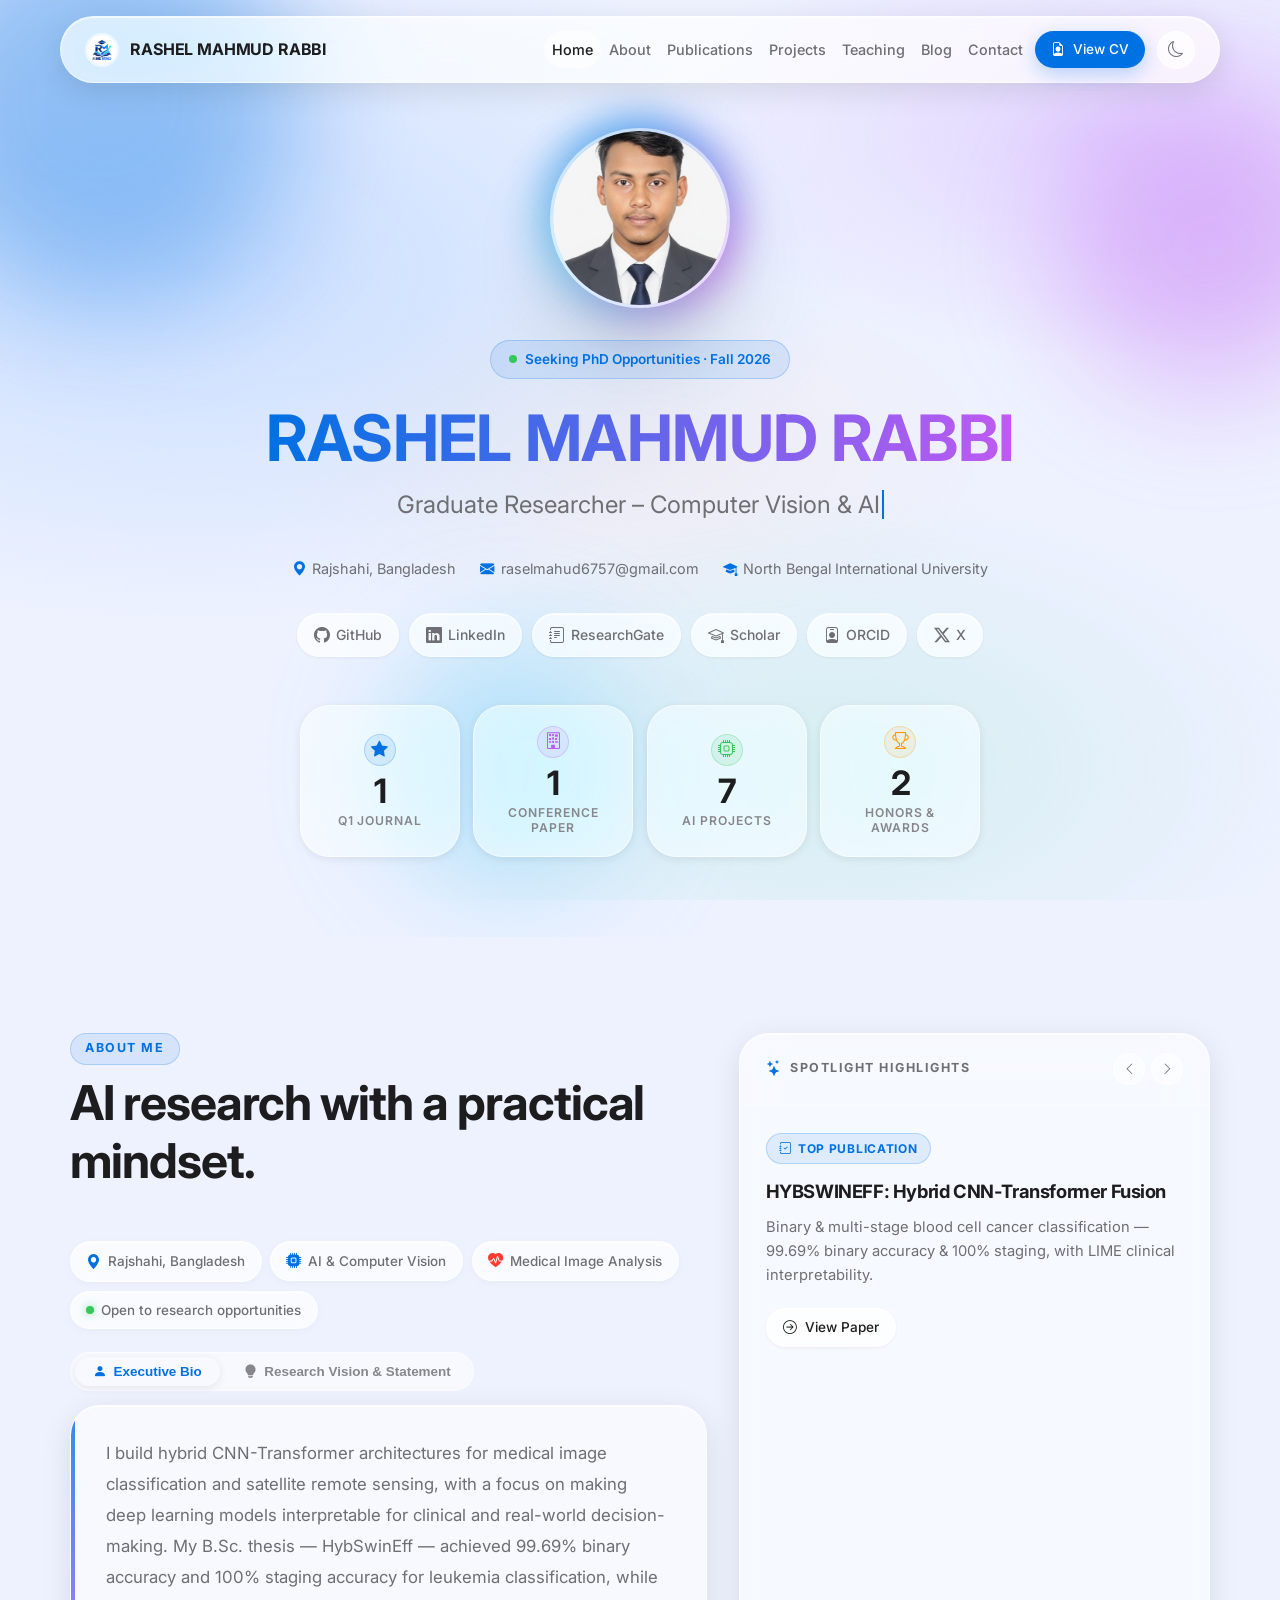
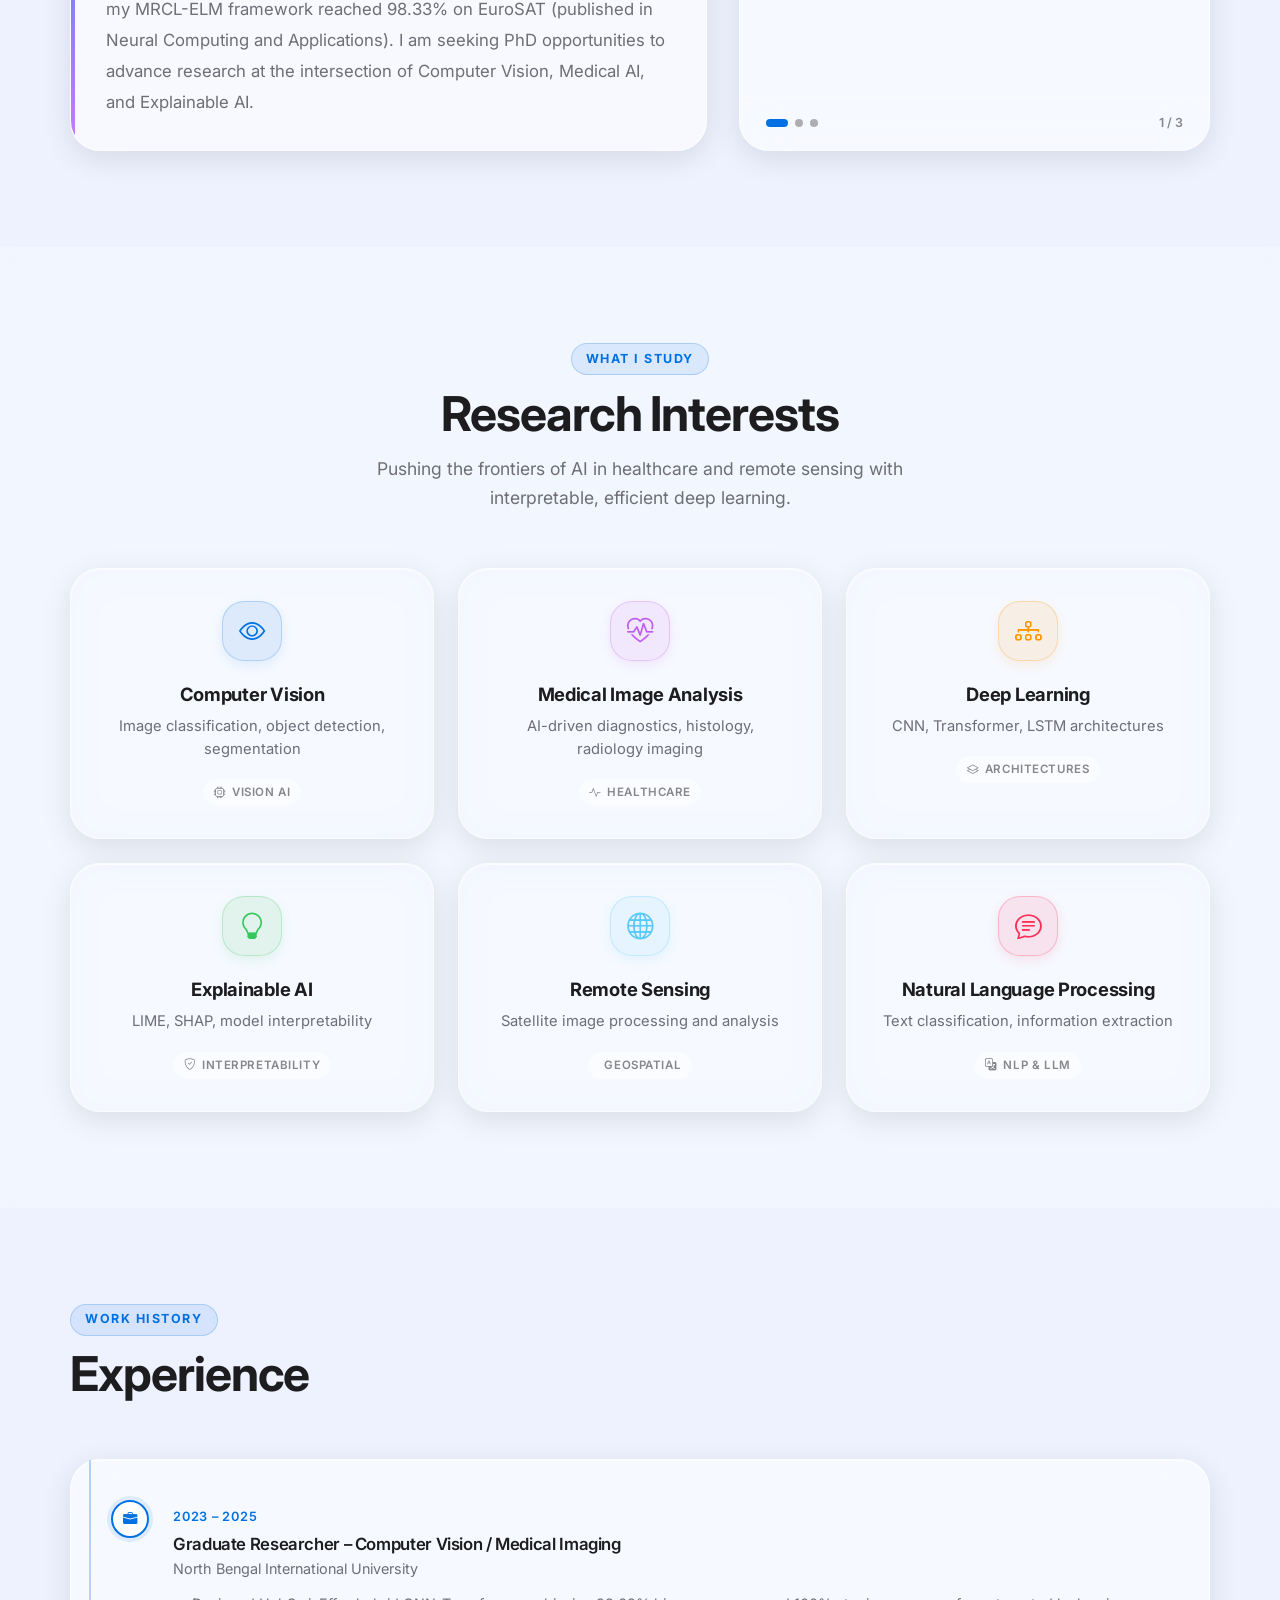
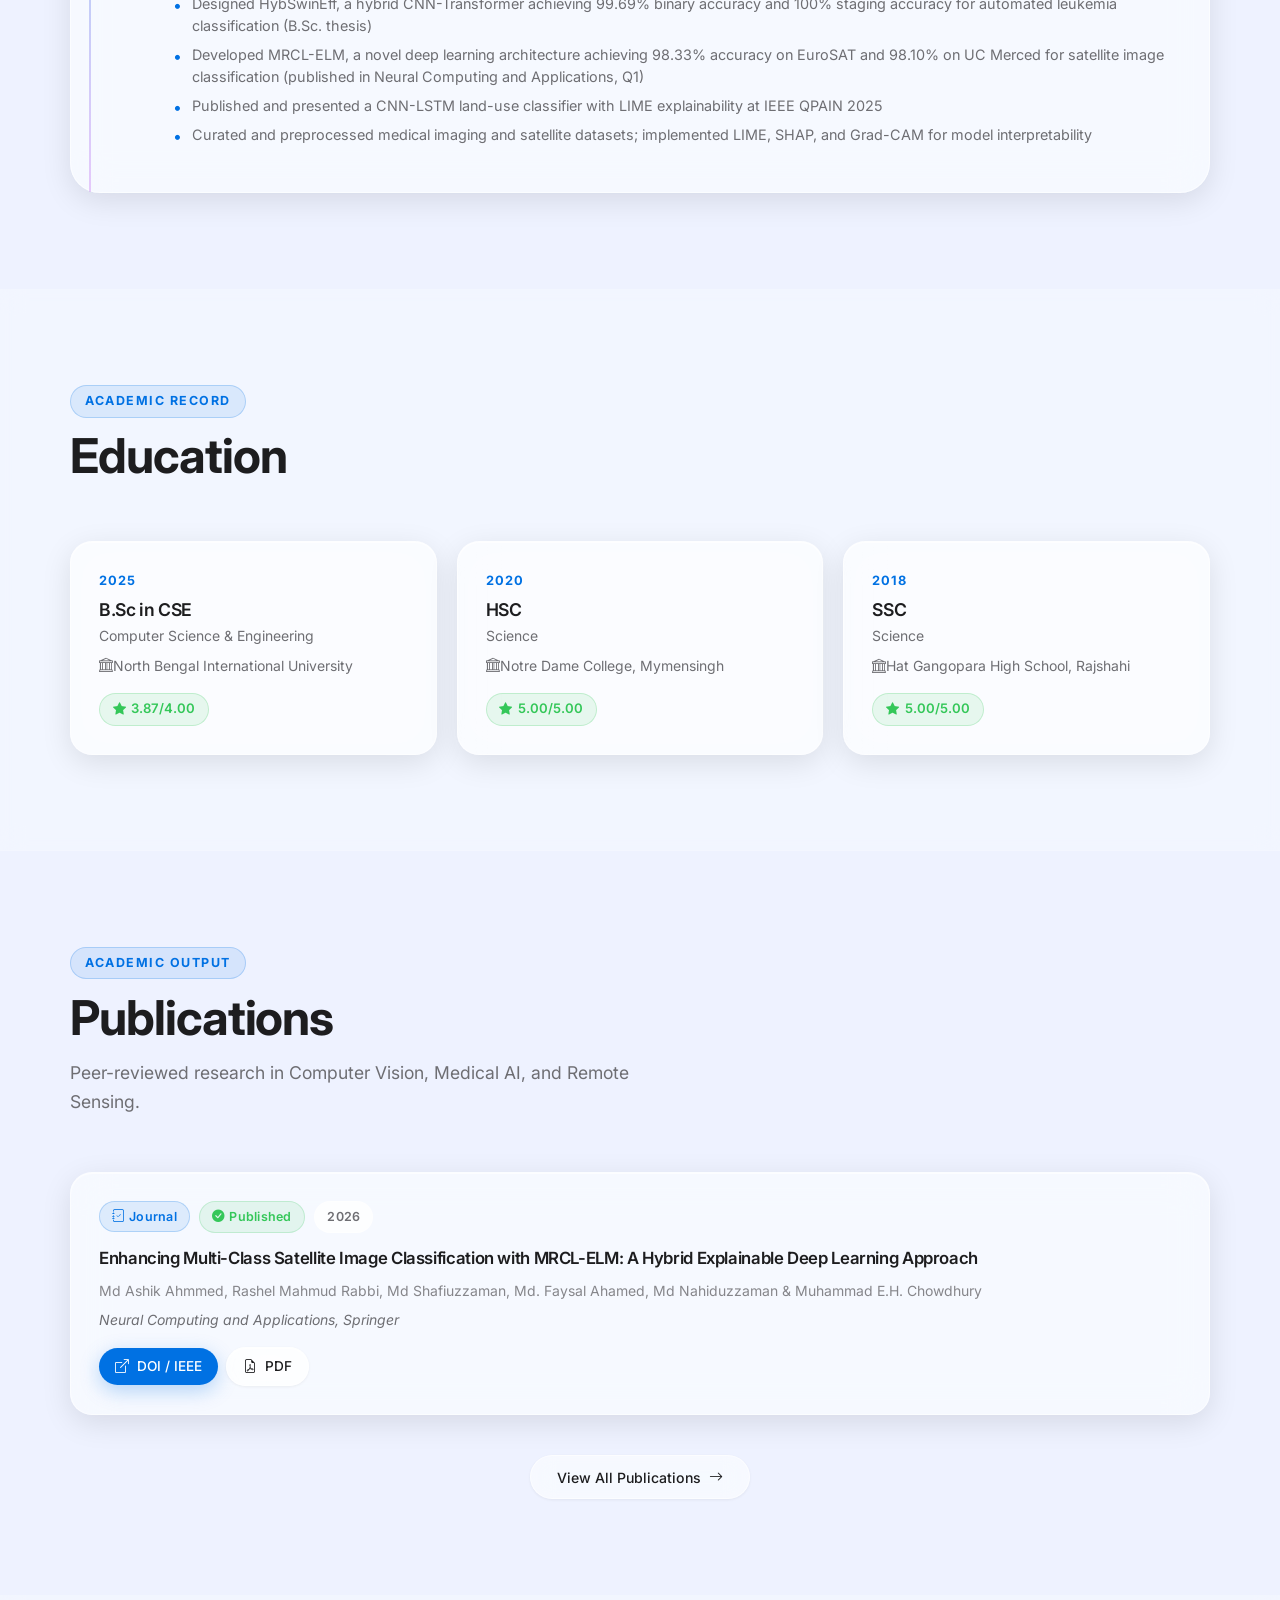
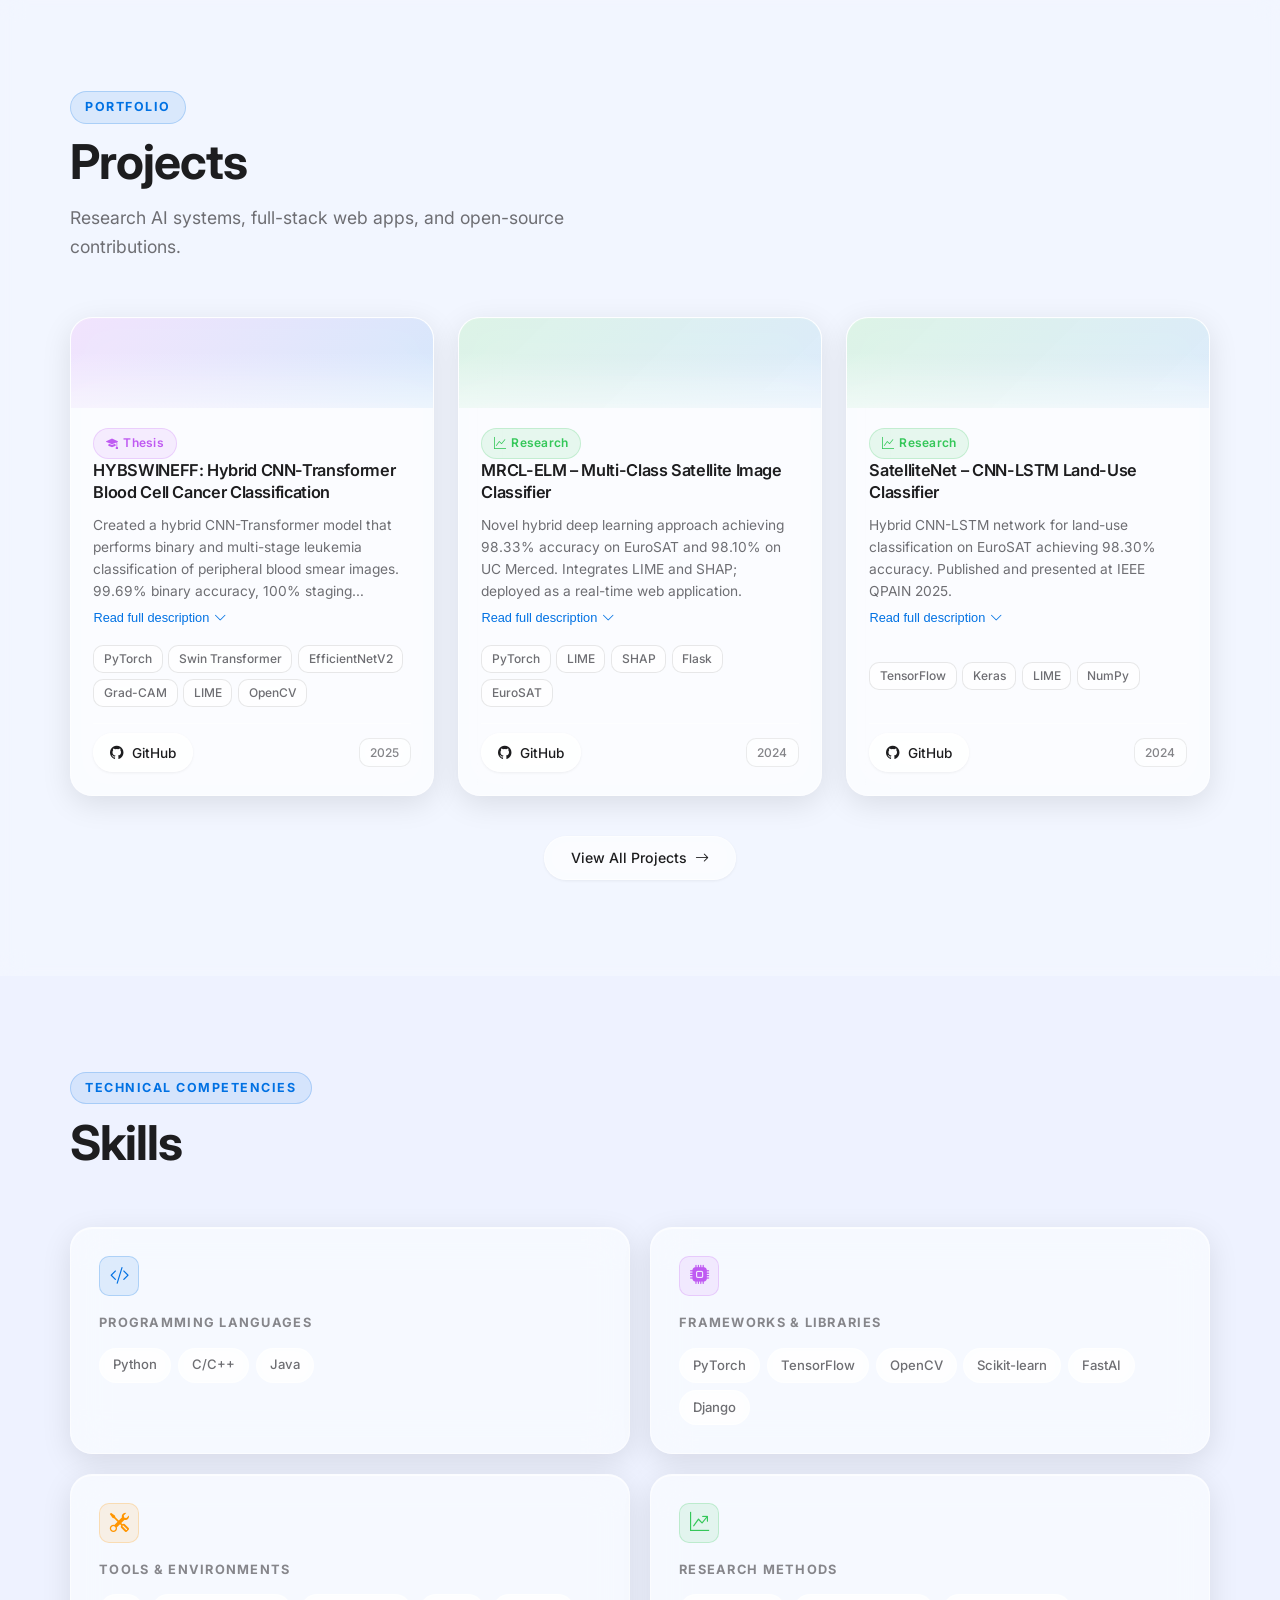
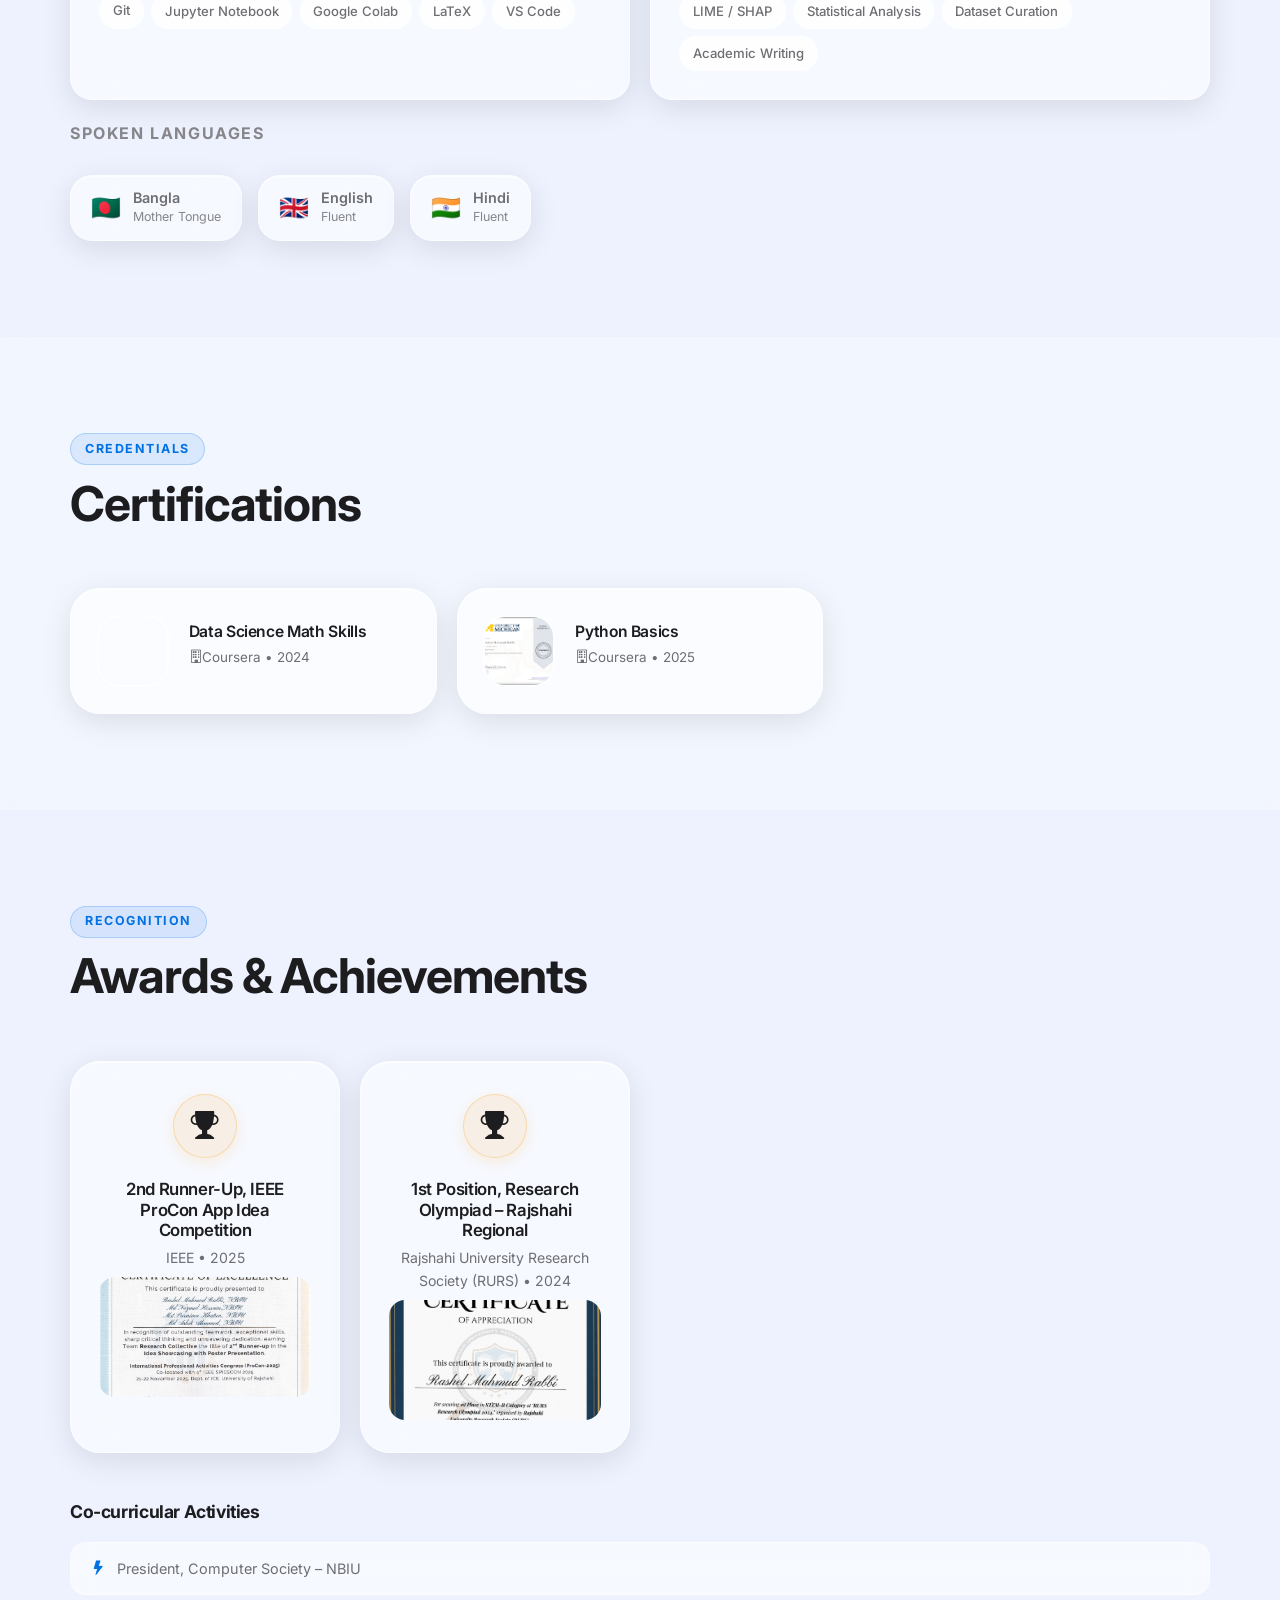
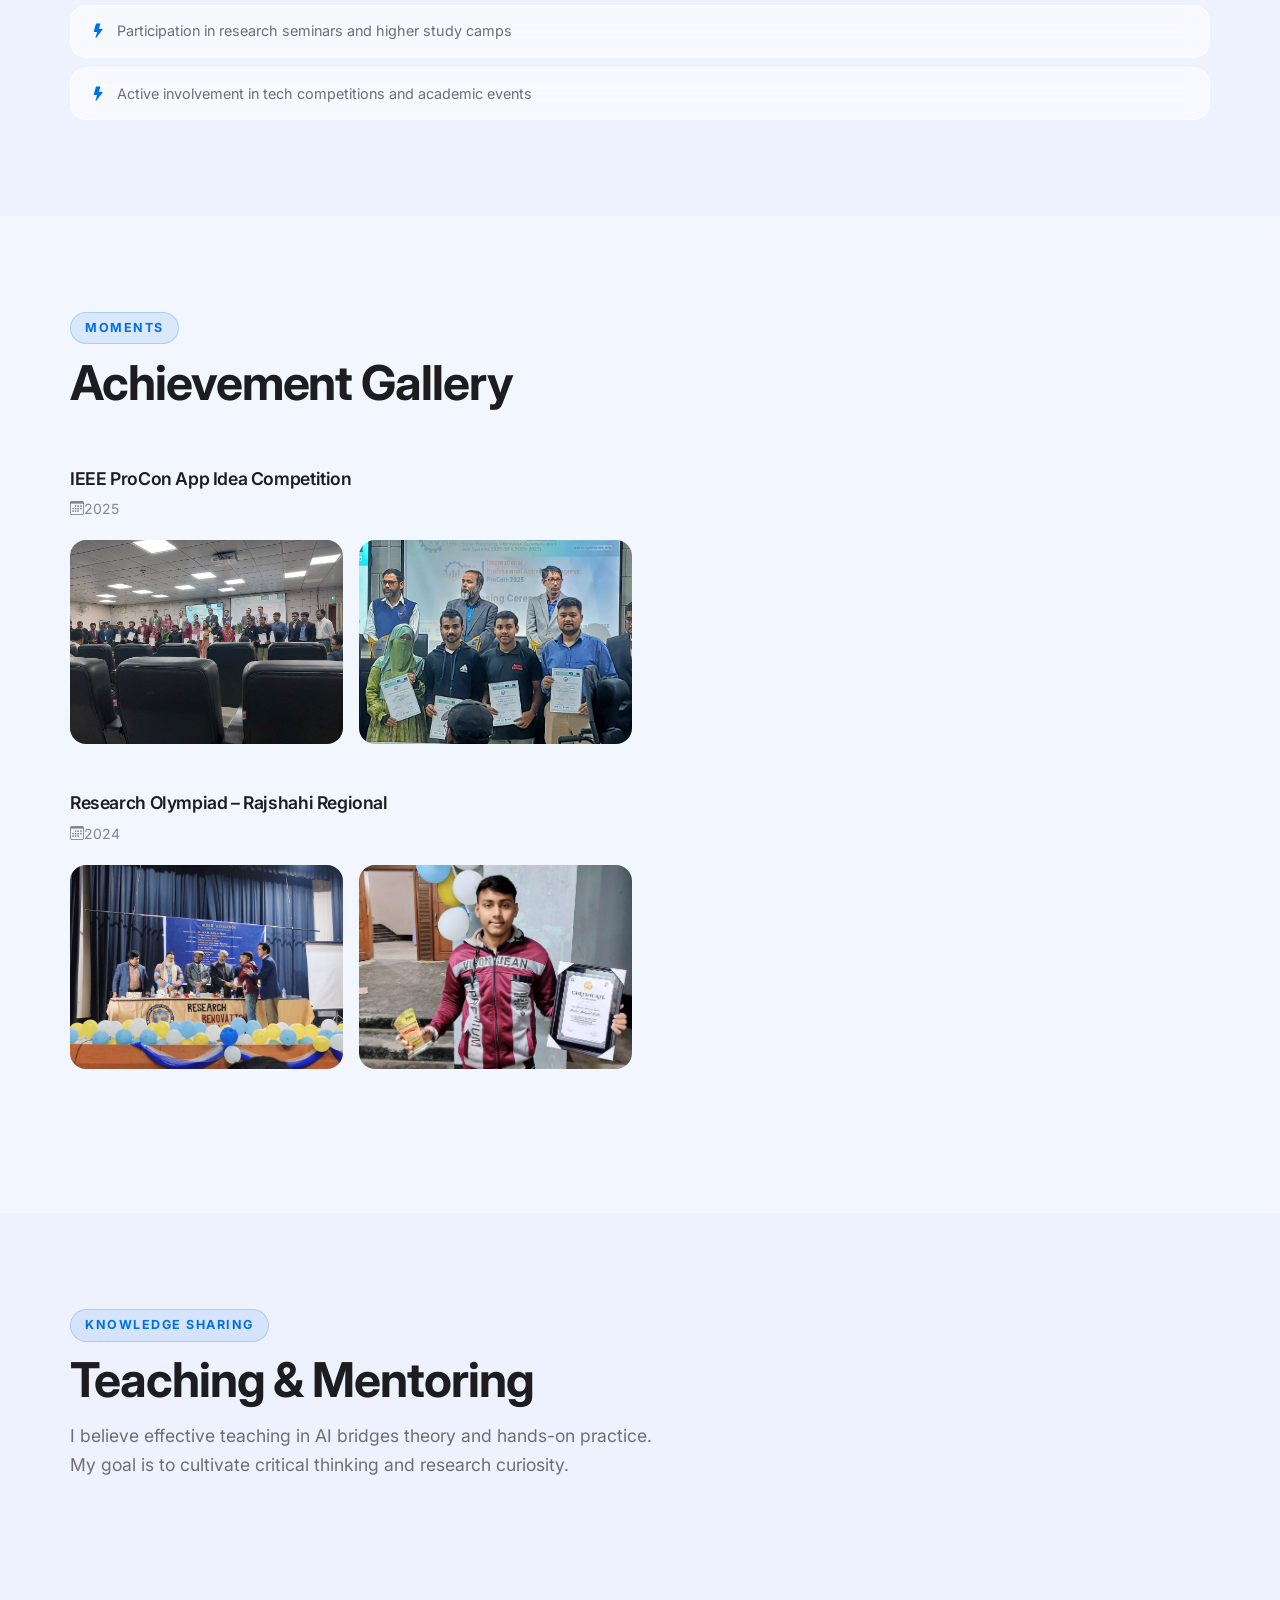
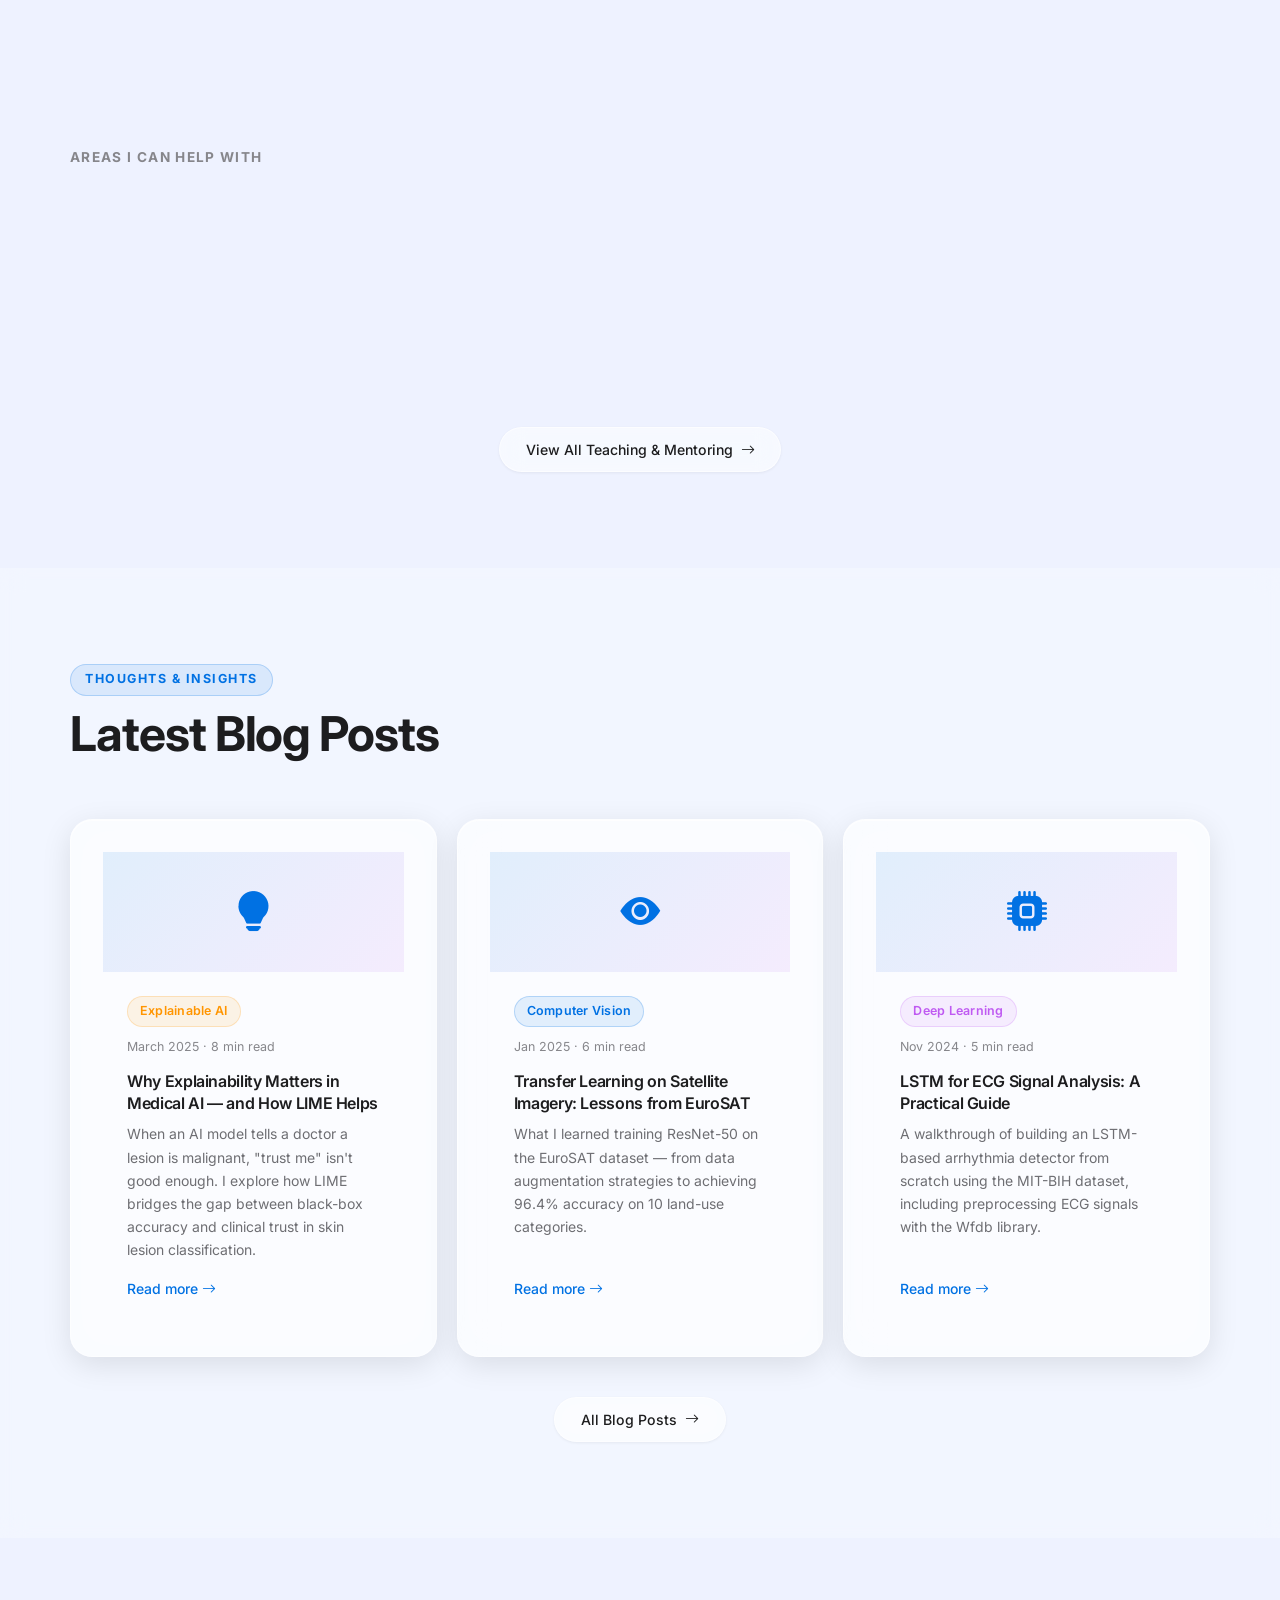
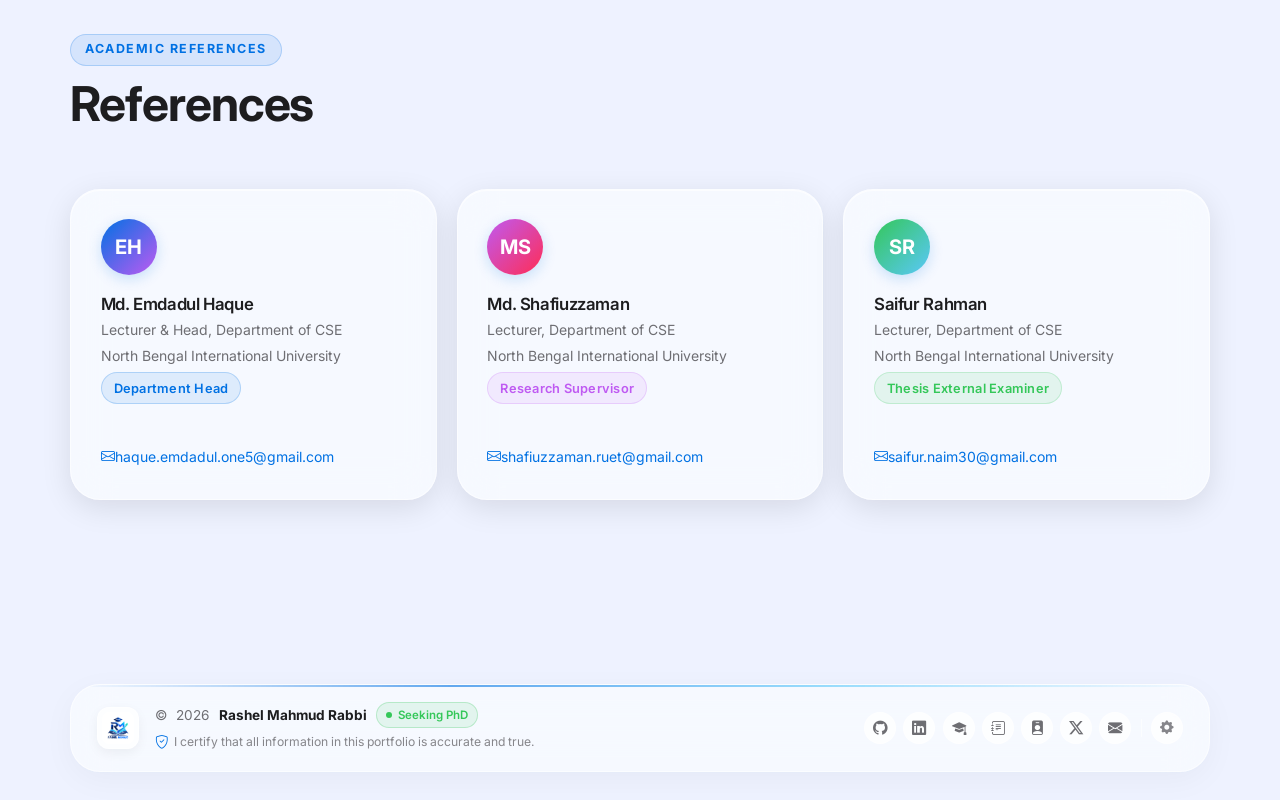
==== commit df590e0d: "feat(hero): highlight 1 Q1 Journal and 1 Conference Paper in hero stats" ====
--- a/index.html
+++ b/index.html
@@ -138,15 +138,15 @@
 
         <!-- Stats (Interactive & Dynamic) -->
         <div class="hero-stats reveal reveal-delay-4">
-          <a class="hero-stat" href="#publications" title="View Published Papers">
-            <div class="stat-icon"><i class="bi bi-journal-check"></i></div>
-            <div class="stat-num counter" data-target="2">0</div>
-            <div class="stat-label">Published Papers</div>
+          <a class="hero-stat" href="publications.html" title="View Q1 Journal Publication (Springer)">
+            <div class="stat-icon"><i class="bi bi-star-fill"></i></div>
+            <div class="stat-num counter" data-target="1">0</div>
+            <div class="stat-label">Q1 Journal</div>
           </a>
-          <a class="hero-stat" href="projects.html" title="View Thesis &amp; Research">
-            <div class="stat-icon"><i class="bi bi-mortarboard"></i></div>
+          <a class="hero-stat" href="publications.html" title="View Conference Paper (IEEE QPAIN)">
+            <div class="stat-icon"><i class="bi bi-building"></i></div>
             <div class="stat-num counter" data-target="1">0</div>
-            <div class="stat-label">B.Sc Thesis</div>
+            <div class="stat-label">Conference Paper</div>
           </a>
           <a class="hero-stat" href="#projects" title="Explore AI Projects">
             <div class="stat-icon"><i class="bi bi-cpu"></i></div>
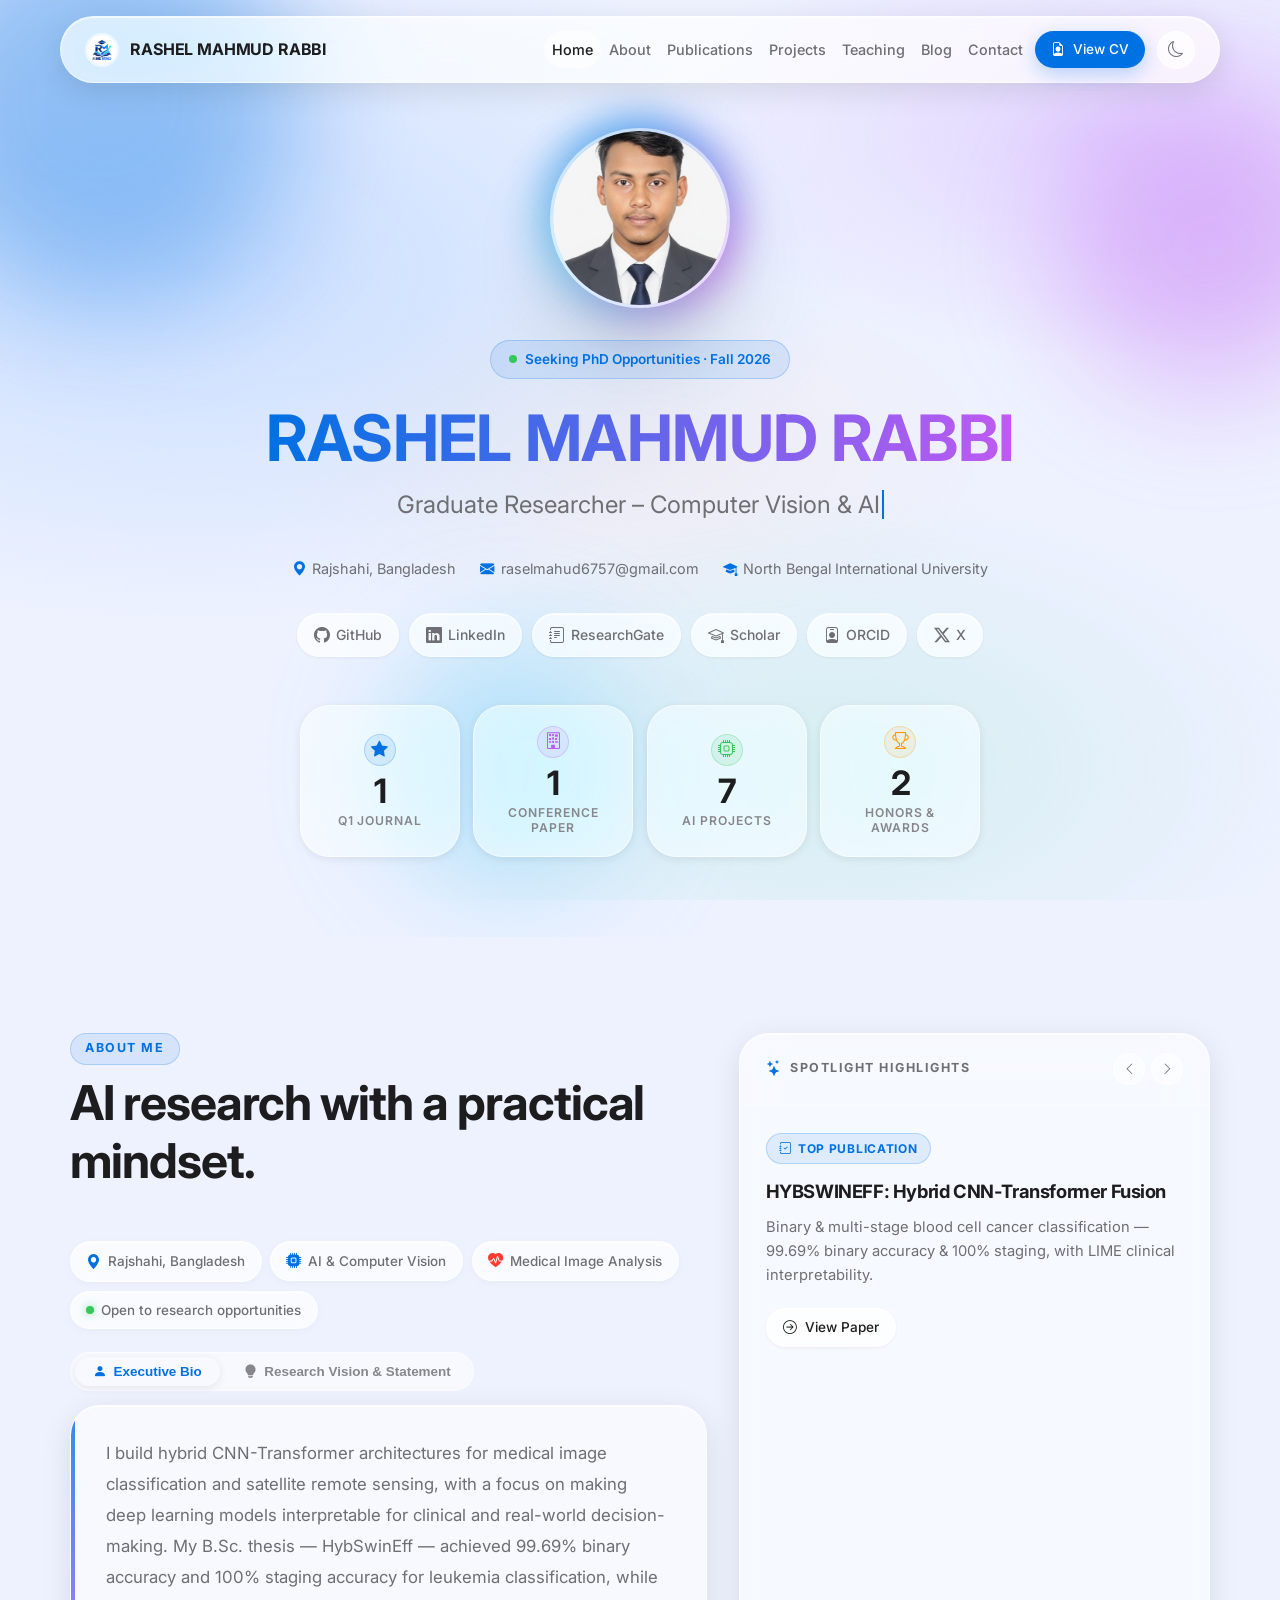
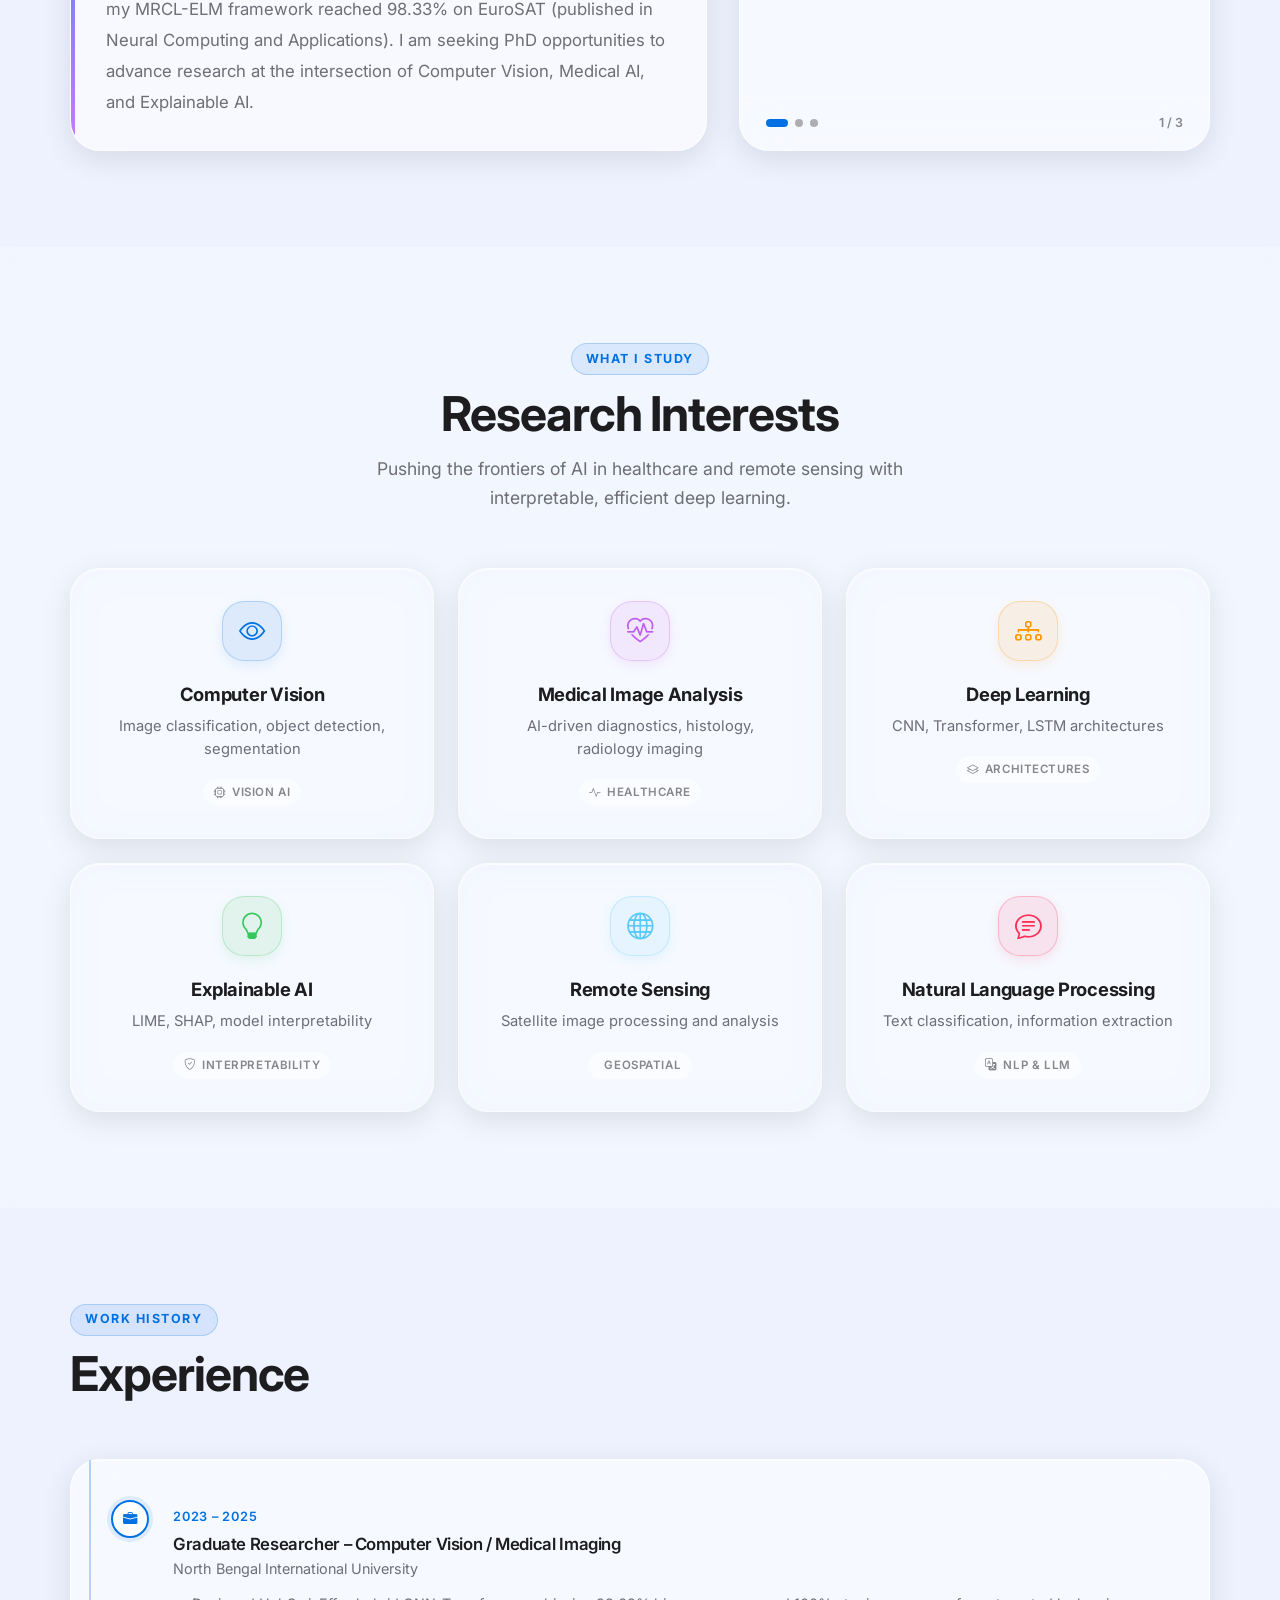
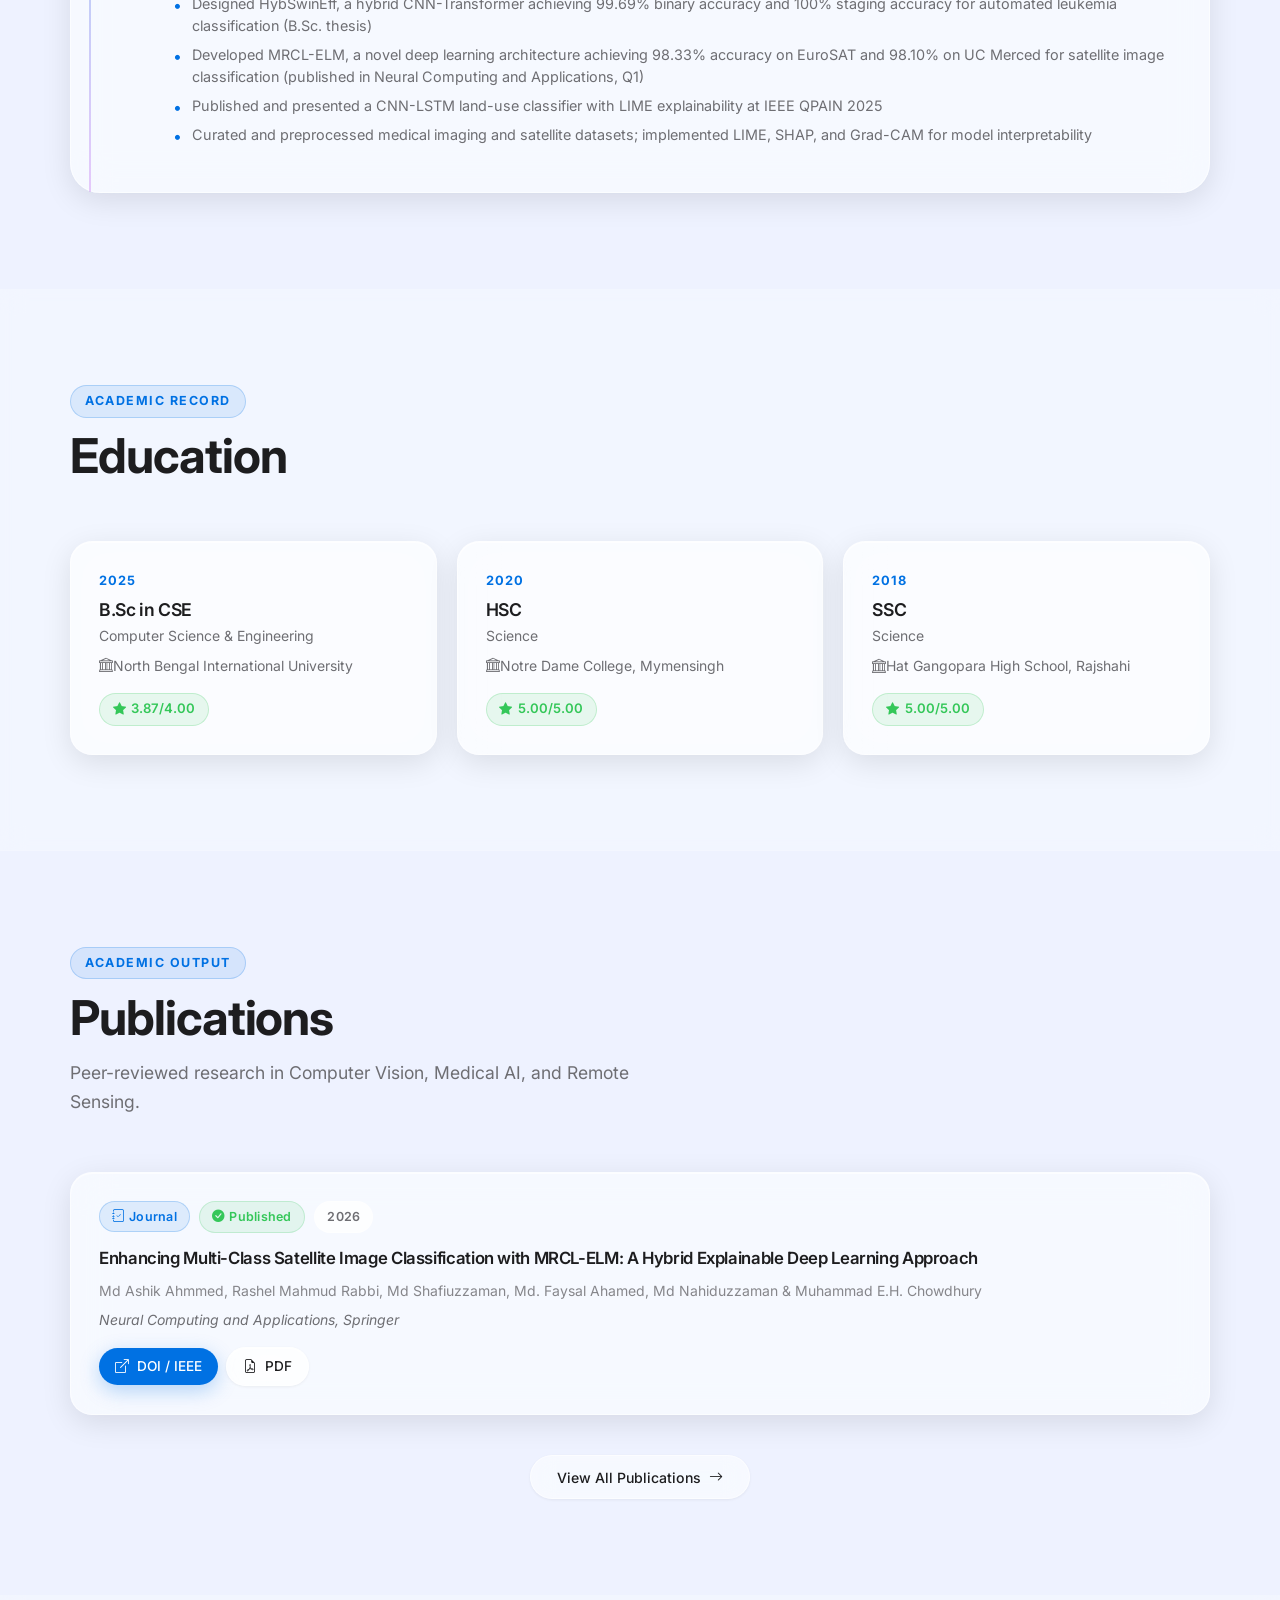
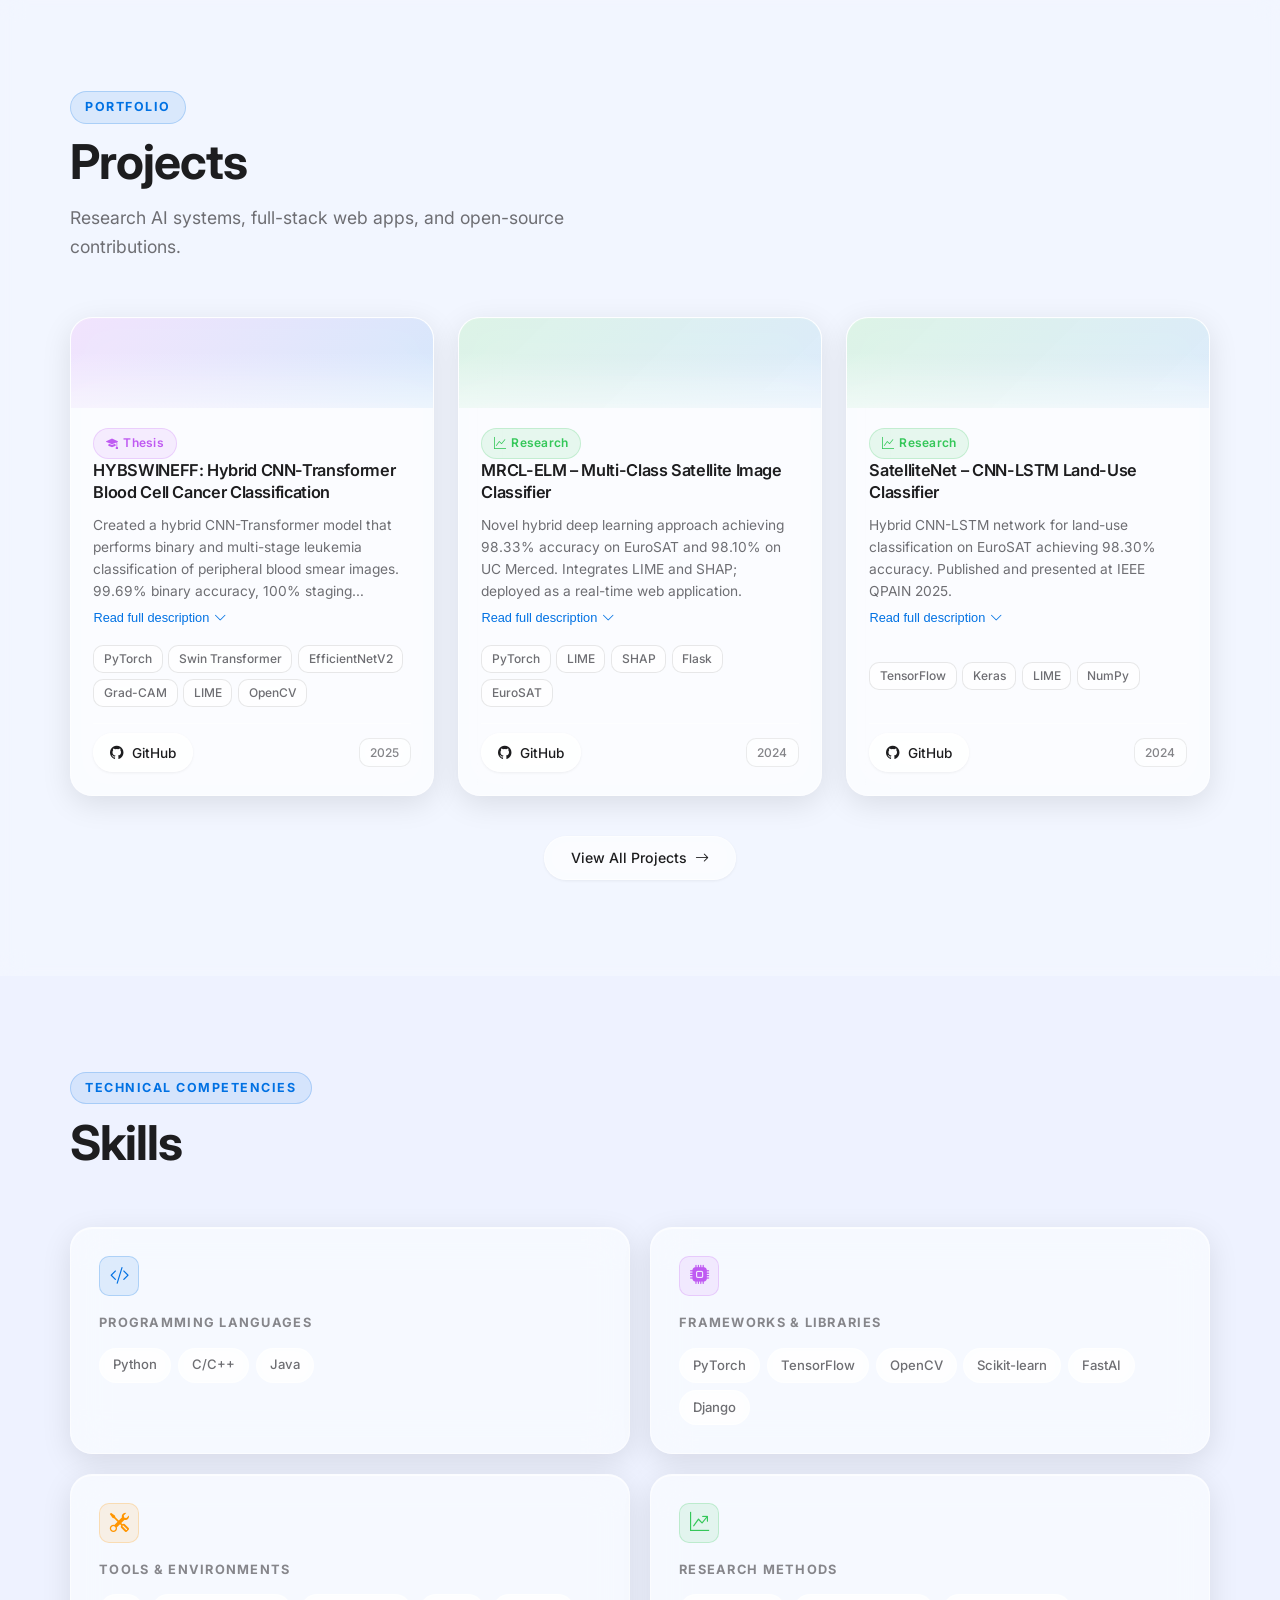
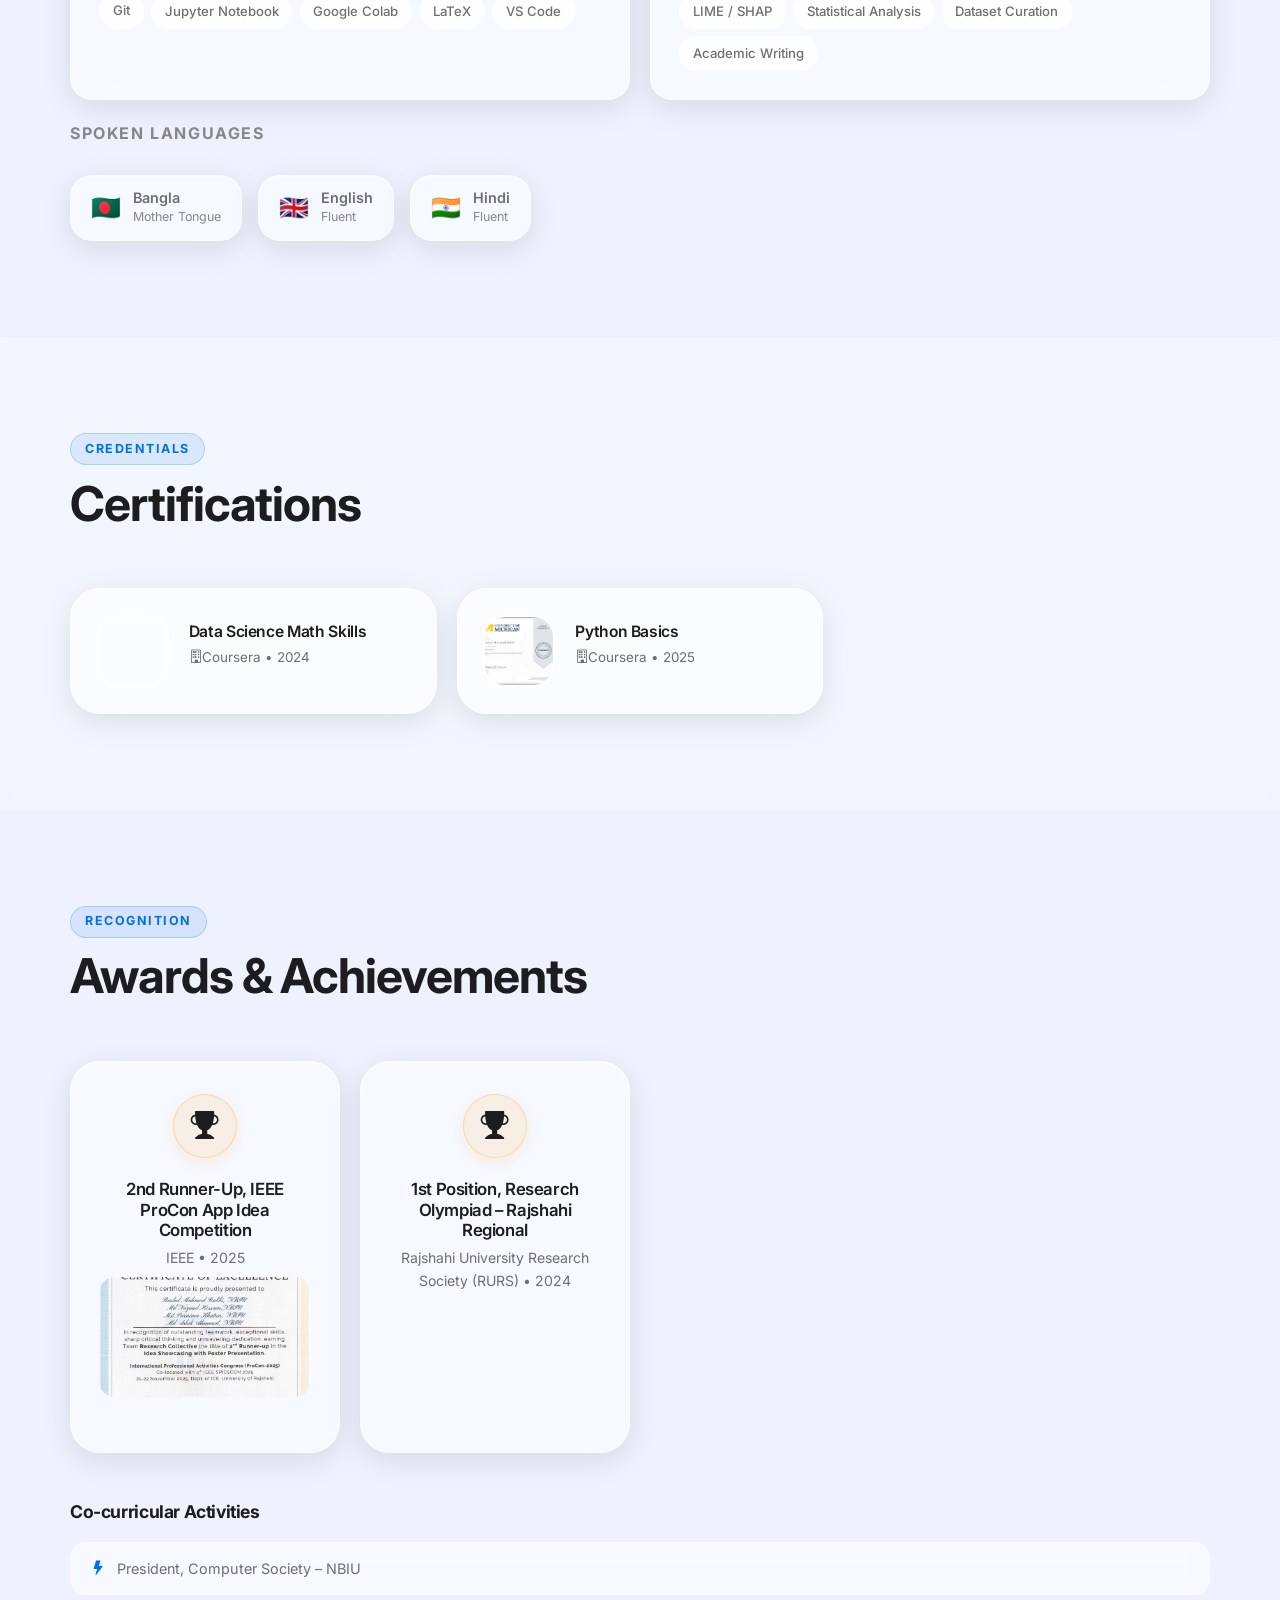
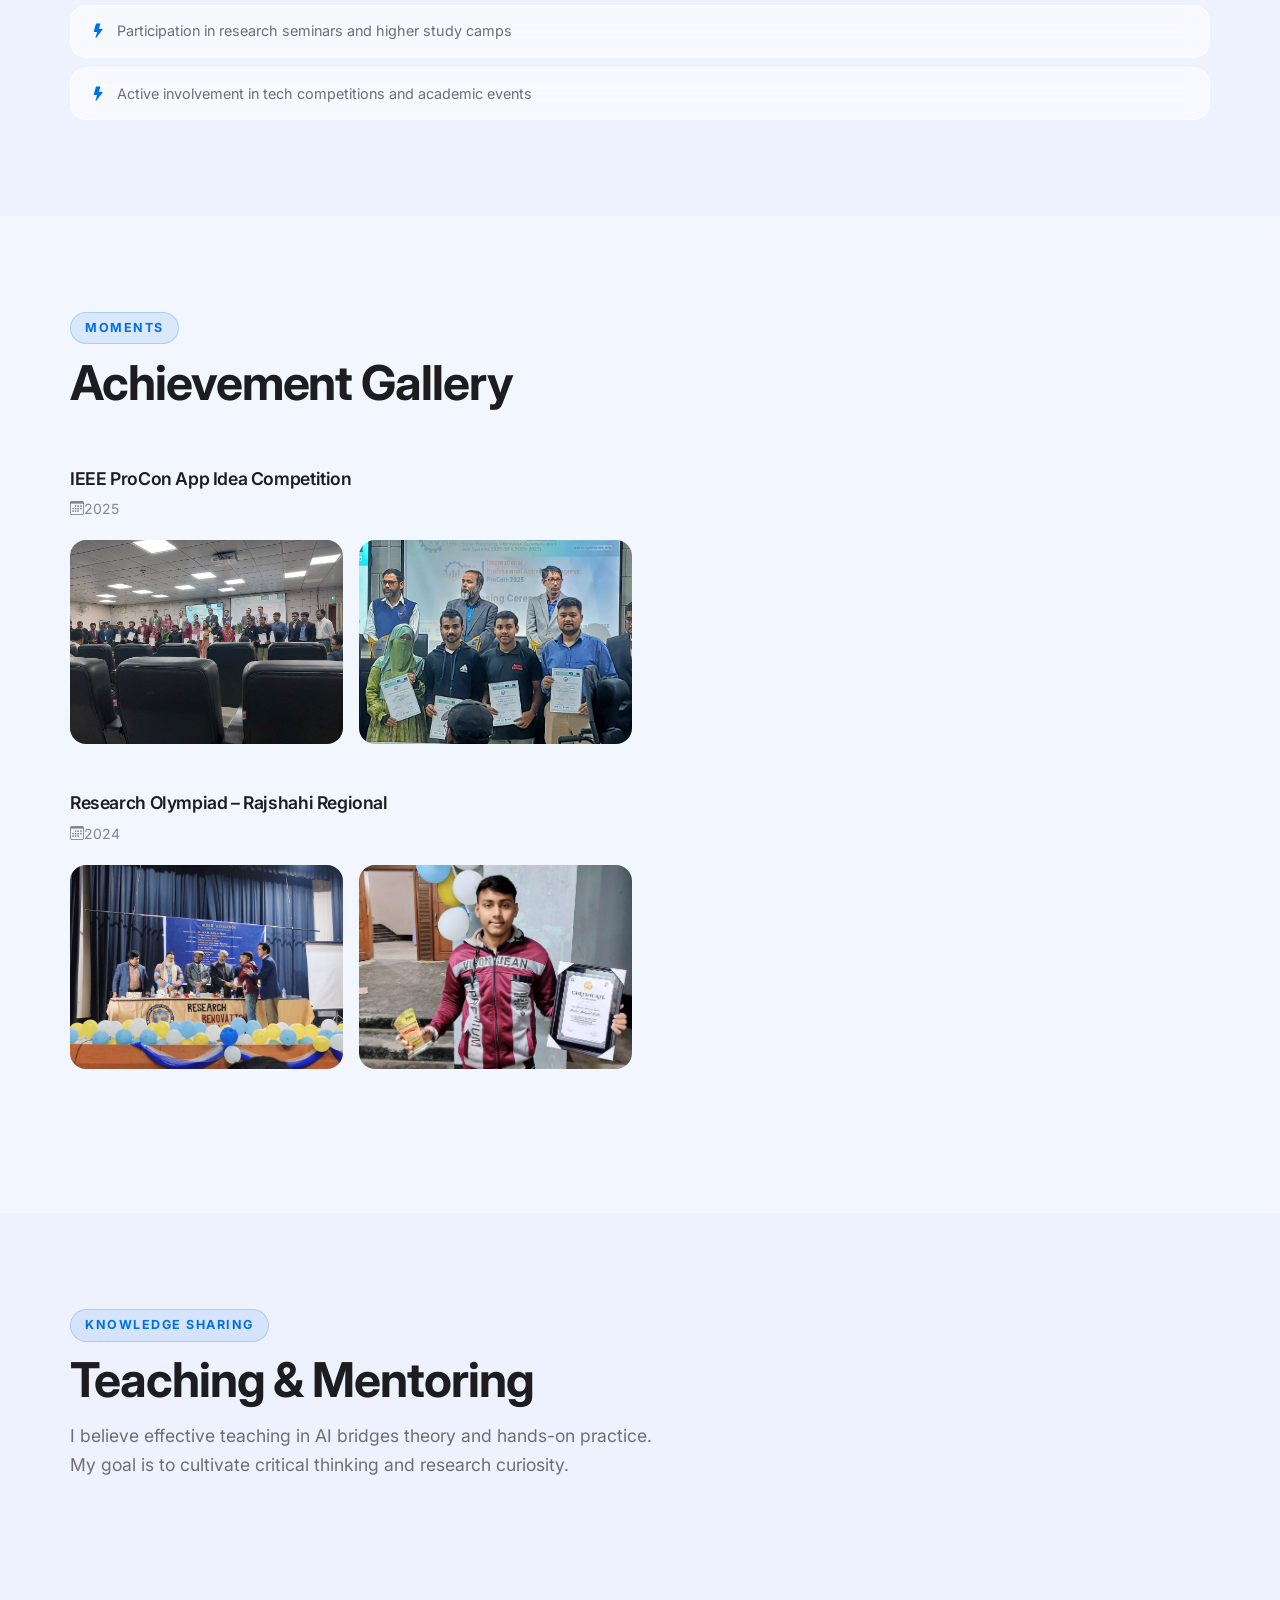
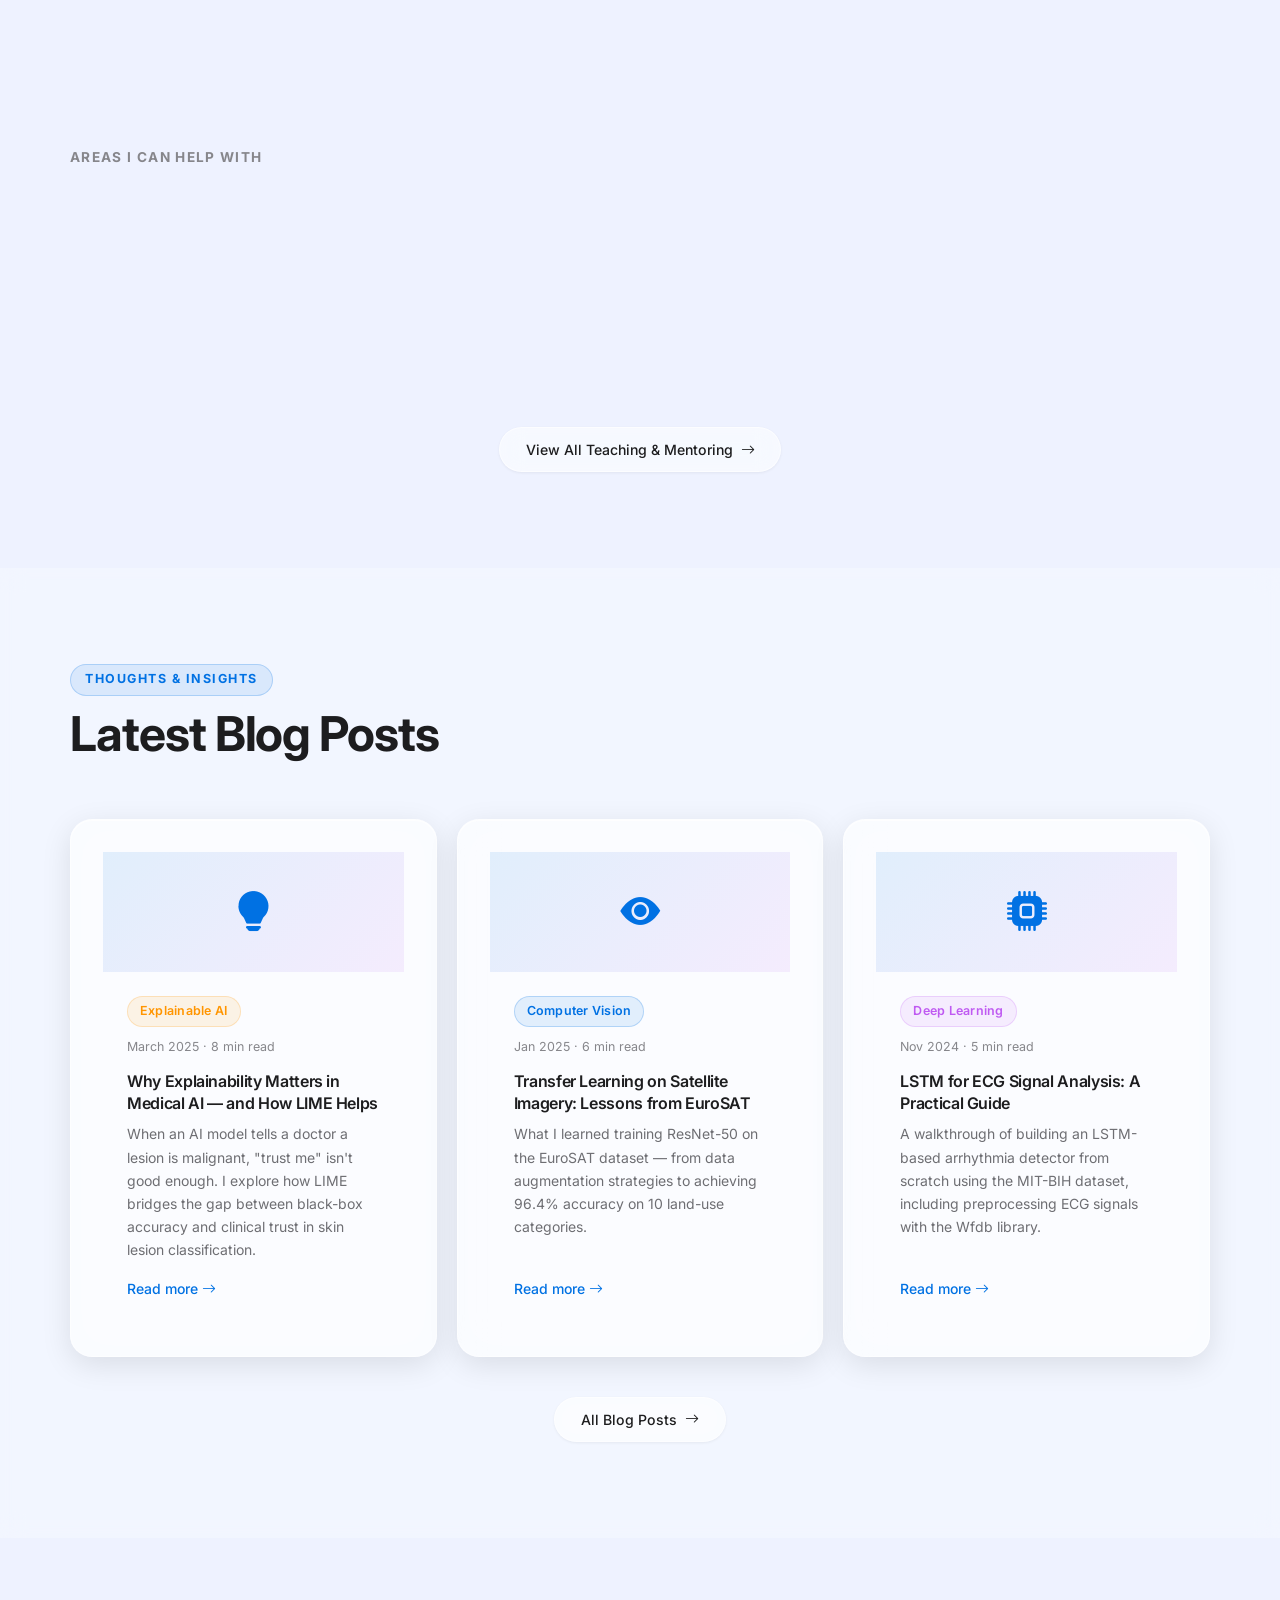
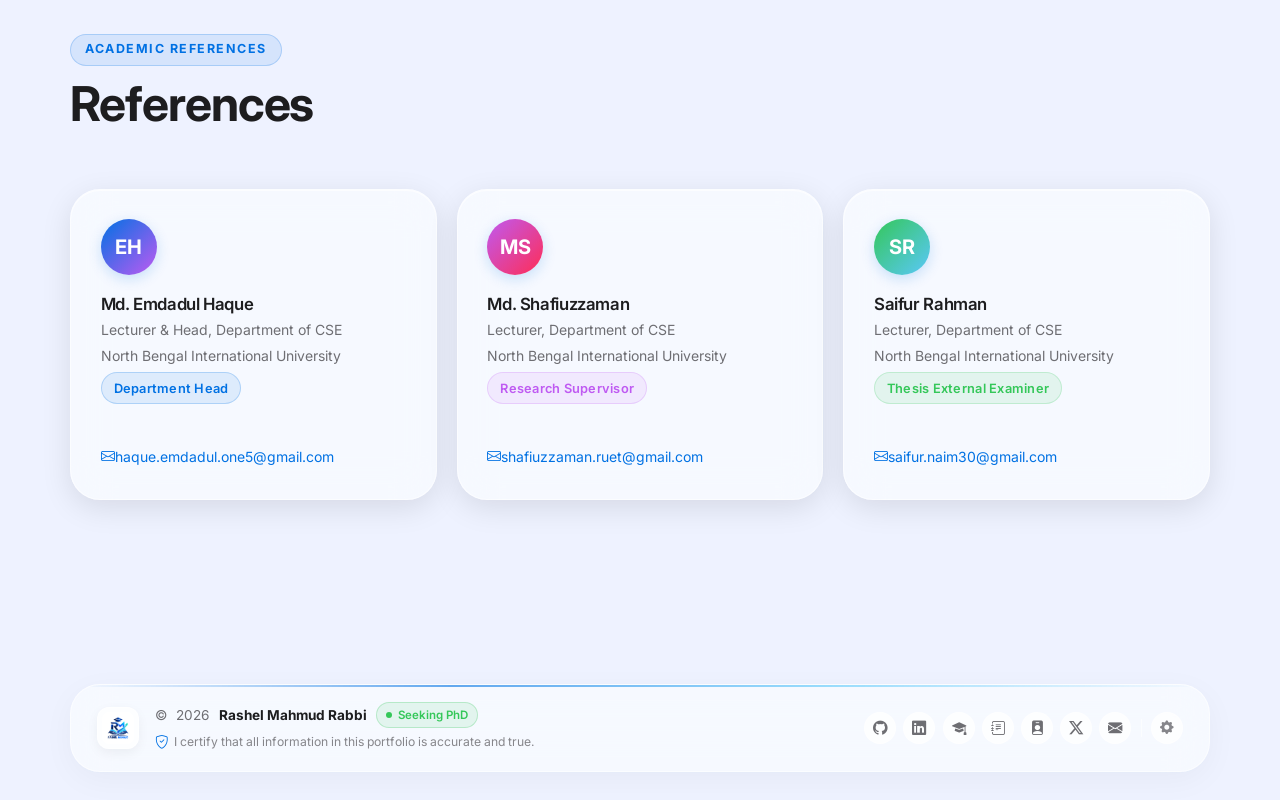
==== commit 435afca5: "fix(frontend): implement network-first data fetching with cache-busting, hero stats live sync, and s" ====
--- a/index.html
+++ b/index.html
@@ -856,7 +856,7 @@
   </div>
 
   <script src="assets/js/config.js"></script>
-  <script src="assets/js/api.js?v=1790368757"></script>
-  <script src="assets/js/main.js?v=1790376041268"></script>
+  <script src="assets/js/api.js?v=1790581000"></script>
+  <script src="assets/js/main.js?v=1790581000"></script>
 </body>
 </html>
